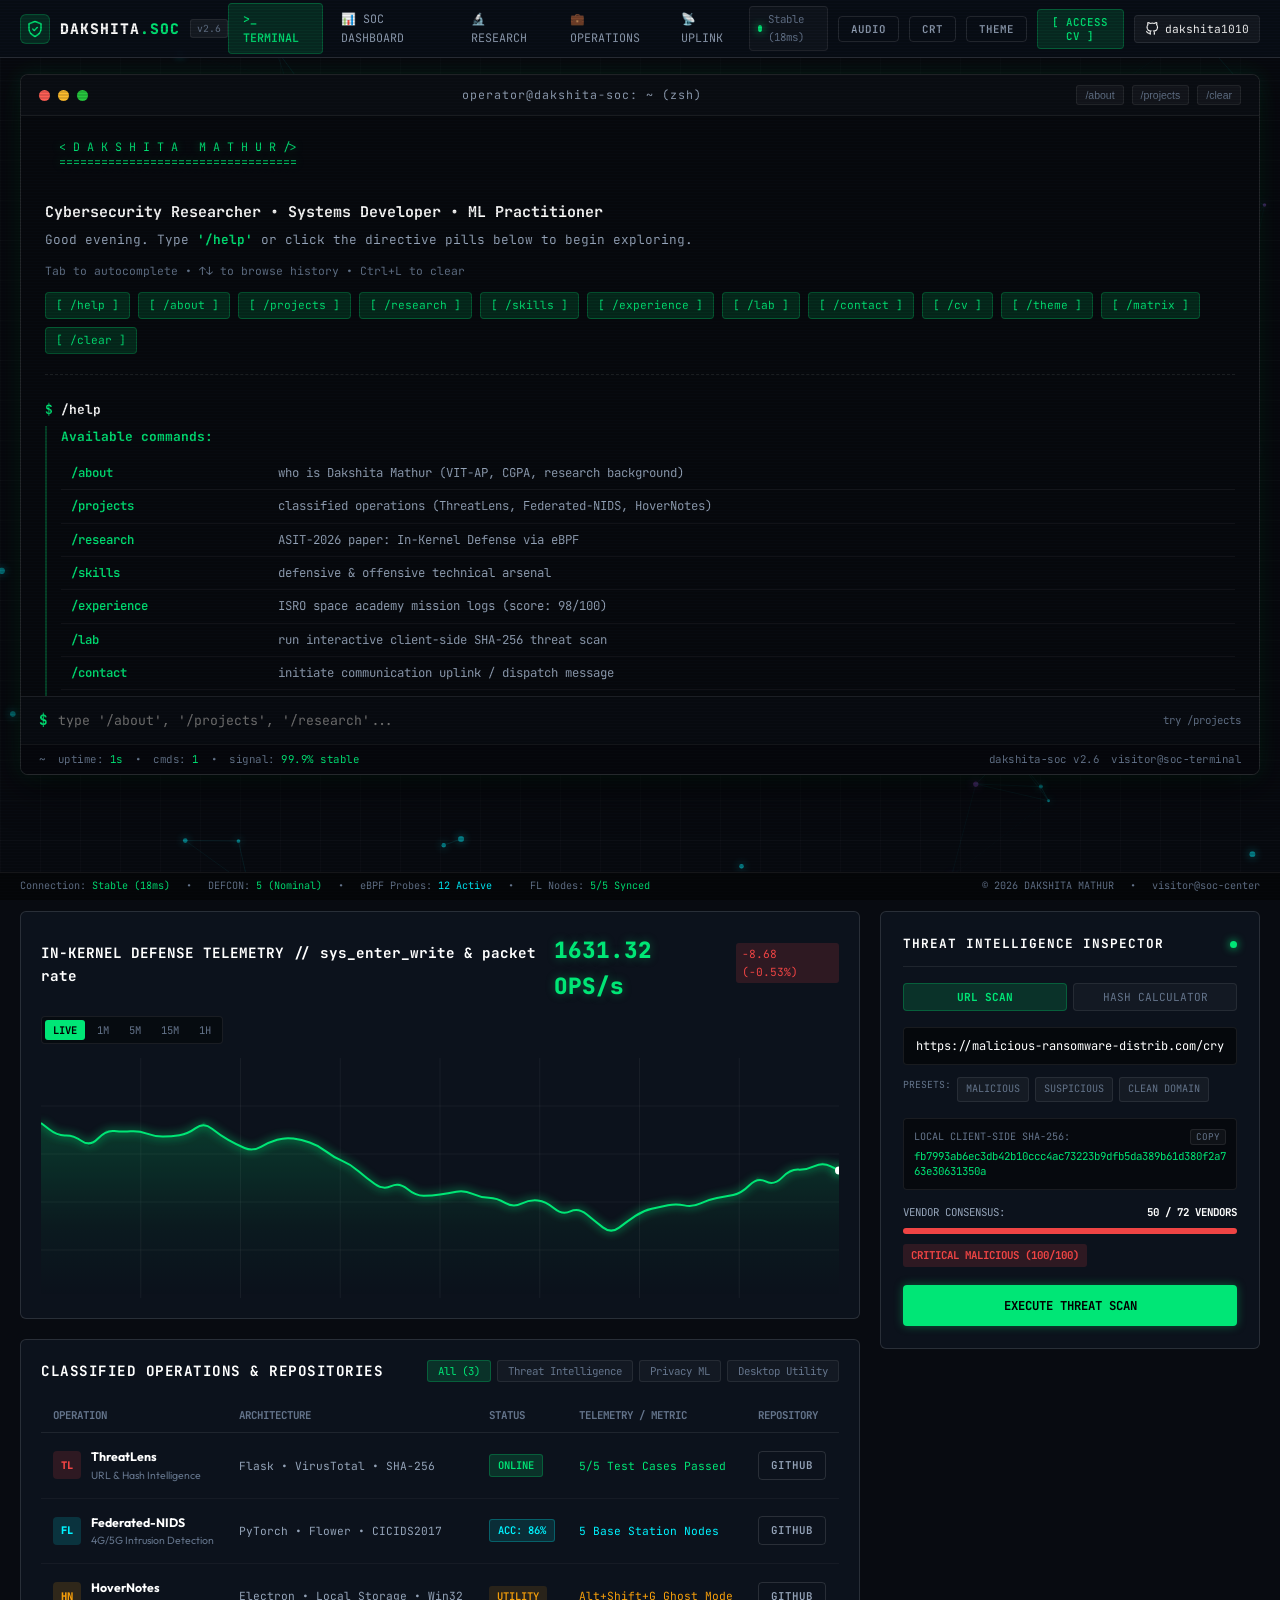
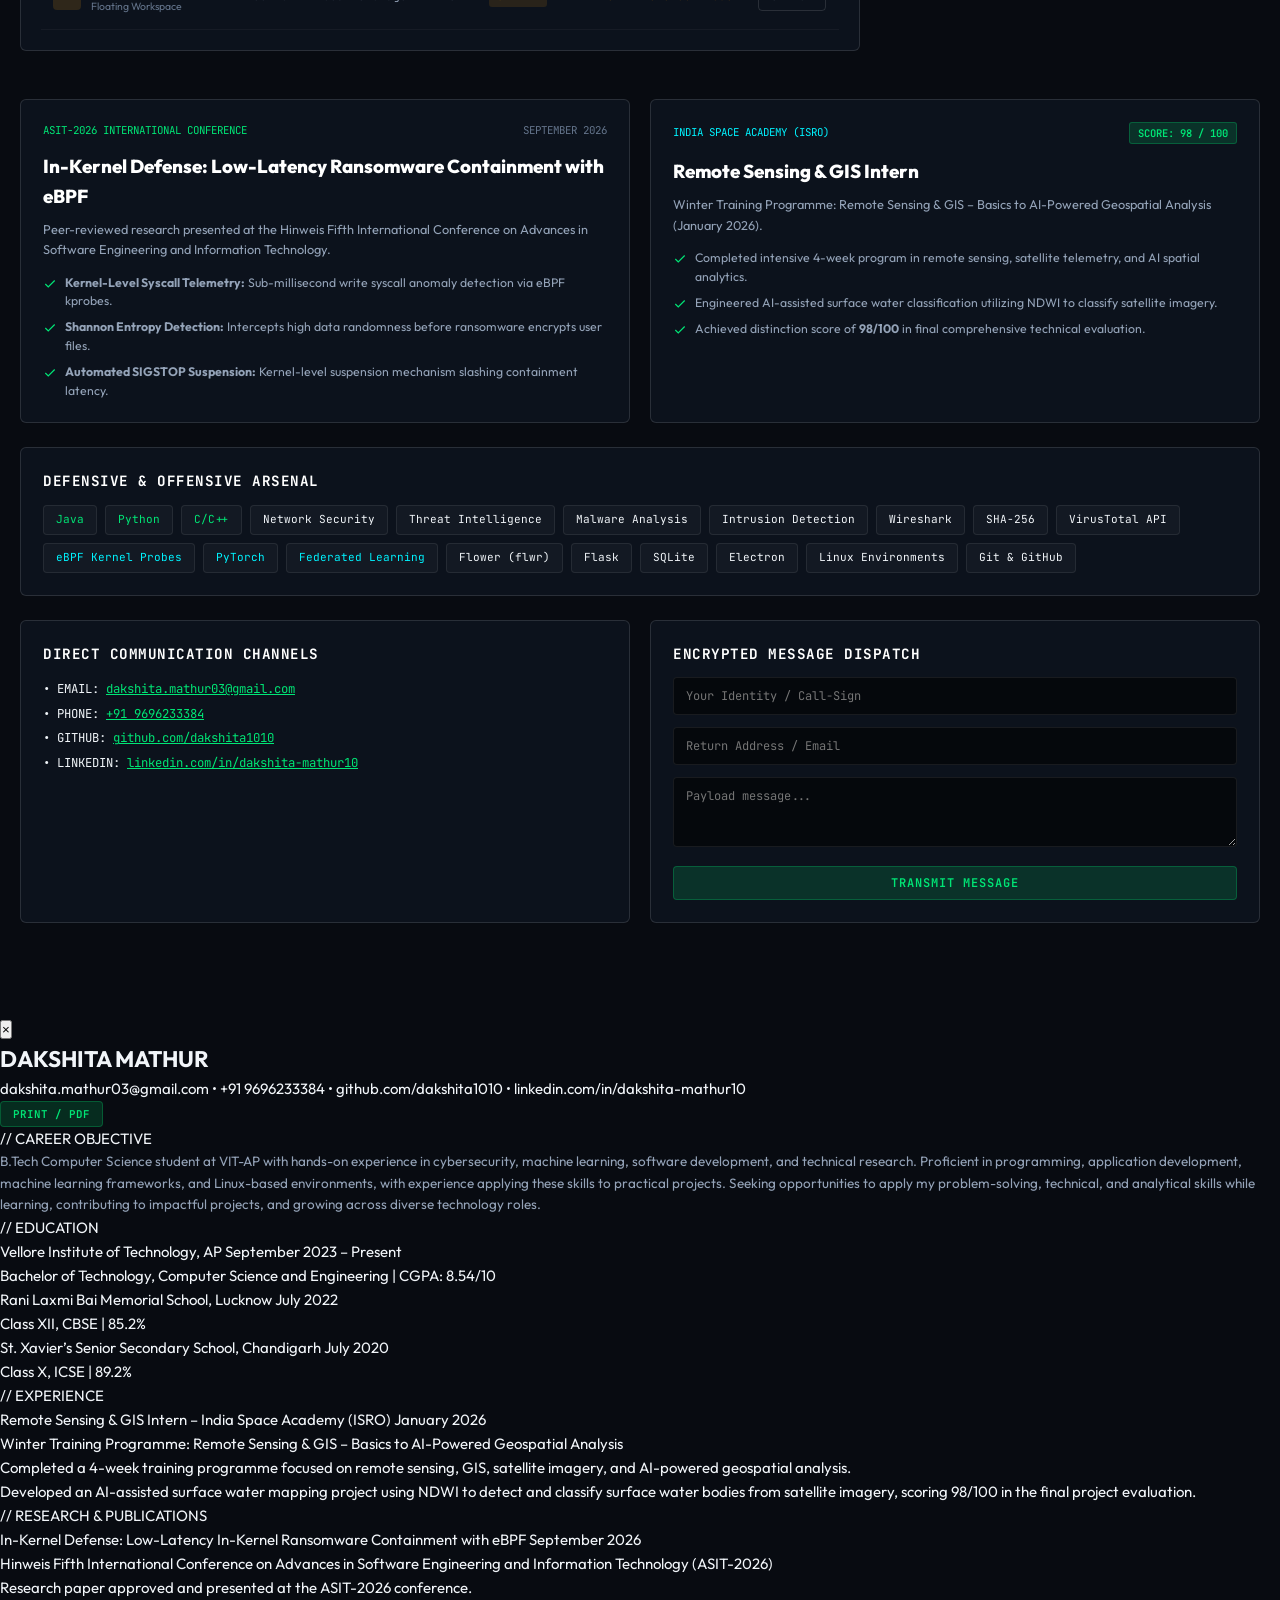
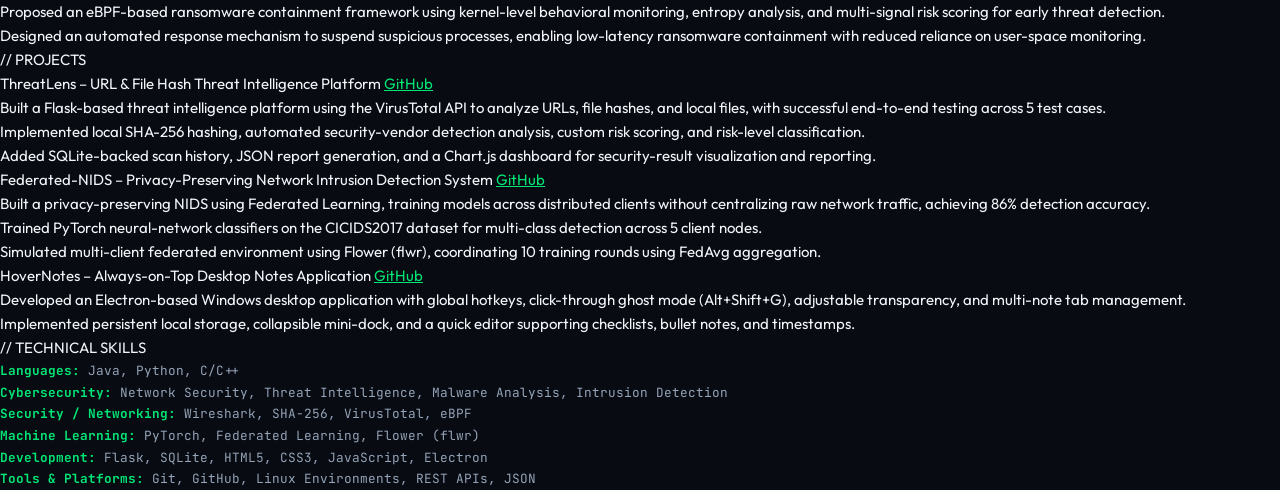
==== index.html @ a7499f7a "feat: Redesign portfolio with designby.cc/<ZAFAR/> terminal and Trinity/BlockTrade SOC dashboard" ====
<!DOCTYPE html>
<html lang="en">
<head>
  <meta charset="UTF-8" />
  <meta name="viewport" content="width=device-width, initial-scale=1.0" />
  <title>Dakshita Mathur | Cybersecurity Researcher & Systems Developer</title>
  <meta name="description" content="Portfolio of Dakshita Mathur: Cybersecurity researcher, eBPF in-kernel defense author (ASIT-2026), ThreatLens architect, and Federated Learning NIDS developer." />
  <meta name="theme-color" content="#080b11" />

  <!-- Google Fonts: JetBrains Mono & Outfit -->
  <link rel="preconnect" href="https://fonts.googleapis.com" />
  <link rel="preconnect" href="https://fonts.gstatic.com" crossorigin />
  <link href="https://fonts.googleapis.com/css2?family=JetBrains+Mono:ital,wght@0,300;0,400;0,500;0,600;0,700;0,800;1,400&family=Outfit:wght@300;400;500;600;700;800;900&display=swap" rel="stylesheet" />

  <!-- Stylesheets -->
  <link rel="stylesheet" href="css/cyber-theme.css" />
  <link rel="stylesheet" href="css/terminal.css" />
  <link rel="stylesheet" href="css/components.css" />
</head>
<body data-theme="emerald">
  <!-- CRT Scanlines Overlay -->
  <div class="scanlines" id="scanlines-overlay"></div>

  <!-- Background Animated Canvas & Grid -->
  <canvas id="cyber-canvas"></canvas>
  <div class="cyber-grid-overlay"></div>

  <!-- =========================================================================
       TOP NAVIGATION BAR (TRINITY / BLOCKTRADE INSPIRED)
       ========================================================================= -->
  <header class="soc-navbar">
    <div class="container soc-nav-inner">
      <!-- Left Brand -->
      <a href="#section-terminal" class="soc-brand">
        <div class="brand-icon">
          <svg width="18" height="18" viewBox="0 0 24 24" fill="none" stroke="currentColor" stroke-width="2" stroke-linecap="round" stroke-linejoin="round">
            <path d="M12 22s8-4 8-10V5l-8-3-8 3v7c0 6 8 10 8 10z"/>
            <path d="m9 12 2 2 4-4"/>
          </svg>
        </div>
        <div class="brand-name">
          DAKSHITA<span class="text-green">.SOC</span>
        </div>
        <span class="brand-badge font-mono">v2.6</span>
      </a>

      <!-- View Switcher Tabs (Trinity Style) -->
      <nav>
        <ul class="soc-nav-tabs">
          <li><a href="#section-terminal" class="nav-tab-item active" data-target="terminal">&gt;_ TERMINAL</a></li>
          <li><a href="#section-dashboard" class="nav-tab-item" data-target="dashboard">📊 SOC DASHBOARD</a></li>
          <li><a href="#research-panel" class="nav-tab-item">🔬 RESEARCH</a></li>
          <li><a href="#operations-table" class="nav-tab-item">💼 OPERATIONS</a></li>
          <li><a href="#contact-panel" class="nav-tab-item">📡 UPLINK</a></li>
        </ul>
      </nav>

      <!-- Right Controls & Status -->
      <div class="soc-nav-right">
        <!-- Latency Badge -->
        <div class="latency-pill" title="Simulated SOC Telemetry Ping">
          <span class="status-dot green pulse"></span>
          <span id="nav-latency">Stable (18ms)</span>
        </div>

        <!-- Audio Toggle Button -->
        <button class="cyber-btn cyber-btn-outline cyber-btn-sm" id="audio-toggle-btn" title="Toggle Tactile Audio FX">
          AUDIO
        </button>

        <!-- CRT Scanline Toggle -->
        <button class="cyber-btn cyber-btn-outline cyber-btn-sm active" id="scanline-toggle-btn" title="Toggle CRT Scanline Overlay">
          CRT
        </button>

        <!-- Theme Switcher (Emerald, Cyan, Violet) -->
        <button class="cyber-btn cyber-btn-outline cyber-btn-sm" id="theme-toggle-btn" title="Switch Color Theme">
          THEME
        </button>

        <!-- Access CV Modal Trigger -->
        <button class="cyber-btn cyber-btn-sm trigger-resume-modal">
          [ ACCESS CV ]
        </button>

        <!-- GitHub Profile Chip -->
        <a href="https://github.com/dakshita1010" target="_blank" rel="noopener noreferrer" class="profile-chip" title="Visit GitHub">
          <svg width="14" height="14" viewBox="0 0 24 24" fill="none" stroke="currentColor" stroke-width="2"><path d="M9 19c-5 1.5-5-2.5-7-3m14 6v-3.87a3.37 3.37 0 0 0-.94-2.61c3.14-.35 6.44-1.54 6.44-7A5.44 5.44 0 0 0 20 4.77 5.07 5.07 0 0 0 19.91 1S18.73.65 16 2.48a13.38 13.38 0 0 0-7 0C6.27.65 5.09 1 5.09 1A5.07 5.07 0 0 0 5 4.77a5.44 5.44 0 0 0-1.5 3.78c0 5.42 3.3 6.61 6.44 7A3.37 3.37 0 0 0 9 18.13V22"></path></svg>
          <span>dakshita1010</span>
        </a>
      </div>
    </div>
  </header>

  <main>
    <!-- =========================================================================
         1. INTERACTIVE TERMINAL SECTION (DESIGNBY.CC & <ZAFAR/> INSPIRED)
         ========================================================================= -->
    <section class="terminal-section" id="section-terminal" style="margin-top: 50px;">
      <div class="container">
        <div class="terminal-window">
          <!-- Terminal Window Header -->
          <div class="term-header">
            <div class="term-controls">
              <span class="term-dot red"></span>
              <span class="term-dot yellow"></span>
              <span class="term-dot green"></span>
            </div>
            <div class="term-title-text font-mono">
              operator@dakshita-soc: ~ (zsh)
            </div>
            <div class="term-header-actions">
              <button class="term-badge-btn" onclick="window.runTermCmd('/about')">/about</button>
              <button class="term-badge-btn" onclick="window.runTermCmd('/projects')">/projects</button>
              <button class="term-badge-btn" onclick="window.runTermCmd('/clear')">/clear</button>
            </div>
          </div>

          <!-- Terminal Output Screen -->
          <div class="term-screen" id="terminal-screen">
            <!-- ASCII Art Banner & Welcome Block -->
            <pre class="ascii-banner">
  &lt; D A K S H I T A   M A T H U R /&gt;
  ==================================
            </pre>

            <div class="term-welcome-box">
              <div class="term-operator-role">
                Cybersecurity Researcher &bull; Systems Developer &bull; ML Practitioner
              </div>
              <div class="term-greeting-sub">
                Good evening. Type <span class="text-green font-mono" style="font-weight:700;">'/help'</span> or click the directive pills below to begin exploring.
              </div>
              <div class="term-hint">
                Tab to autocomplete &bull; &uarr;&darr; to browse history &bull; Ctrl+L to clear
              </div>

              <!-- Clickable Directive Pills (Image 4 style) -->
              <div class="term-pills-row">
                <span class="term-cmd-pill" data-cmd="/help">[ /help ]</span>
                <span class="term-cmd-pill" data-cmd="/about">[ /about ]</span>
                <span class="term-cmd-pill" data-cmd="/projects">[ /projects ]</span>
                <span class="term-cmd-pill" data-cmd="/research">[ /research ]</span>
                <span class="term-cmd-pill" data-cmd="/skills">[ /skills ]</span>
                <span class="term-cmd-pill" data-cmd="/experience">[ /experience ]</span>
                <span class="term-cmd-pill" data-cmd="/lab">[ /lab ]</span>
                <span class="term-cmd-pill" data-cmd="/contact">[ /contact ]</span>
                <span class="term-cmd-pill" data-cmd="/cv">[ /cv ]</span>
                <span class="term-cmd-pill" data-cmd="/theme">[ /theme ]</span>
                <span class="term-cmd-pill" data-cmd="/matrix">[ /matrix ]</span>
                <span class="term-cmd-pill" data-cmd="/clear">[ /clear ]</span>
              </div>
            </div>

            <!-- Initial /help Output (Pre-rendered for immediate engagement like Image 1) -->
            <div class="term-entry">
              <div class="term-prompt-line">
                <span class="term-symbol">$</span>
                <span class="term-cmd-executed">/help</span>
              </div>
              <div class="term-output-block">
                <div style="color:var(--neon-green); font-weight:700; margin-bottom:6px;">Available commands:</div>
                <table class="term-table">
                  <tr><td><span style="color:var(--neon-green); font-weight:600; cursor:pointer;" onclick="window.runTermCmd('/about')">/about</span></td><td style="color:var(--text-muted);">who is Dakshita Mathur (VIT-AP, CGPA, research background)</td></tr>
                  <tr><td><span style="color:var(--neon-green); font-weight:600; cursor:pointer;" onclick="window.runTermCmd('/projects')">/projects</span></td><td style="color:var(--text-muted);">classified operations (ThreatLens, Federated-NIDS, HoverNotes)</td></tr>
                  <tr><td><span style="color:var(--neon-green); font-weight:600; cursor:pointer;" onclick="window.runTermCmd('/research')">/research</span></td><td style="color:var(--text-muted);">ASIT-2026 paper: In-Kernel Defense via eBPF</td></tr>
                  <tr><td><span style="color:var(--neon-green); font-weight:600; cursor:pointer;" onclick="window.runTermCmd('/skills')">/skills</span></td><td style="color:var(--text-muted);">defensive & offensive technical arsenal</td></tr>
                  <tr><td><span style="color:var(--neon-green); font-weight:600; cursor:pointer;" onclick="window.runTermCmd('/experience')">/experience</span></td><td style="color:var(--text-muted);">ISRO space academy mission logs (score: 98/100)</td></tr>
                  <tr><td><span style="color:var(--neon-green); font-weight:600; cursor:pointer;" onclick="window.runTermCmd('/lab')">/lab</span></td><td style="color:var(--text-muted);">run interactive client-side SHA-256 threat scan</td></tr>
                  <tr><td><span style="color:var(--neon-green); font-weight:600; cursor:pointer;" onclick="window.runTermCmd('/contact')">/contact</span></td><td style="color:var(--text-muted);">initiate communication uplink / dispatch message</td></tr>
                  <tr><td><span style="color:var(--neon-green); font-weight:600; cursor:pointer;" onclick="window.runTermCmd('/cv')">/cv</span></td><td style="color:var(--text-muted);">view & print complete resume dossier</td></tr>
                  <tr><td><span style="color:var(--neon-green); font-weight:600; cursor:pointer;" onclick="window.runTermCmd('/theme')">/theme</span></td><td style="color:var(--text-muted);">toggle color palette (Emerald / Cyan / Violet)</td></tr>
                  <tr><td><span style="color:var(--neon-green); font-weight:600; cursor:pointer;" onclick="window.runTermCmd('/clear')">/clear</span></td><td style="color:var(--text-muted);">clear terminal screen buffer (Ctrl+L)</td></tr>
                </table>
              </div>
            </div>

            <!-- Dynamic History Output Container -->
            <div class="term-history-log" id="terminal-history-log"></div>
          </div>

          <!-- Bottom Terminal Input Bar (designby.cc style) -->
          <div class="term-input-container">
            <span class="term-input-symbol">$</span>
            <input 
              type="text" 
              id="terminal-input" 
              class="term-real-input" 
              placeholder="type '/about', '/projects', '/research'..." 
              autocomplete="off" 
              spellcheck="false" 
            />
            <span class="term-try-hint font-mono">try /projects</span>
          </div>

          <!-- Terminal Bottom Status Bar (designby.cc style) -->
          <div class="term-status-bar">
            <div class="term-status-left">
              <span>~</span>
              <span>uptime: <span class="status-highlight" id="term-uptime">0s</span></span>
              <span>&bull;</span>
              <span>cmds: <span class="status-highlight" id="term-cmd-count">1</span></span>
              <span>&bull;</span>
              <span>signal: <span class="status-highlight">99.9% stable</span></span>
            </div>
            <div class="term-status-right">
              <span>dakshita-soc v2.6</span>
              <span>visitor@soc-terminal</span>
            </div>
          </div>
        </div>
      </div>
    </section>

    <!-- =========================================================================
         2. HIGH-DENSITY SOC DASHBOARD SECTION (TRINITY / BLOCKTRADE INSPIRED)
         ========================================================================= -->
    <section class="soc-dashboard-wrapper" id="section-dashboard">
      <div class="container">
        <!-- Dual Column Grid: Left Chart & Operations, Right Inspector -->
        <div class="soc-grid-main">
          <!-- Left Column (Chart + Operations Table) -->
          <div>
            <!-- Real-Time Telemetry Activity Chart (Trinity Style) -->
            <div class="chart-panel-card cyber-card" style="margin-bottom: 20px;">
              <div class="chart-header-row">
                <div class="chart-metrics-strip">
                  <div class="chart-title-tag">IN-KERNEL DEFENSE TELEMETRY // sys_enter_write & packet rate</div>
                  <div class="chart-live-val" id="chart-live-val">1,648.35 OPS/s</div>
                  <div class="metric-badge text-green" id="chart-live-change">+11.60 (+0.44%)</div>
                </div>

                <div class="chart-timeframe-selector">
                  <button class="chart-time-btn active">LIVE</button>
                  <button class="chart-time-btn">1M</button>
                  <button class="chart-time-btn">5M</button>
                  <button class="chart-time-btn">15M</button>
                  <button class="chart-time-btn">1H</button>
                </div>
              </div>

              <!-- Live Canvas Chart -->
              <div class="canvas-chart-holder">
                <canvas id="soc-telemetry-chart"></canvas>
              </div>
            </div>

            <!-- Classified Operations Table (Trinity / BlockTrade Positions Style) -->
            <div class="operations-table-card cyber-card" id="operations-table">
              <div class="table-header-strip">
                <div class="table-title">CLASSIFIED OPERATIONS & REPOSITORIES</div>
                <div class="table-filters-group">
                  <button class="table-filter-btn active" data-cat="all">All (3)</button>
                  <button class="table-filter-btn" data-cat="threat">Threat Intelligence</button>
                  <button class="table-filter-btn" data-cat="fl">Privacy ML</button>
                  <button class="table-filter-btn" data-cat="utility">Desktop Utility</button>
                </div>
              </div>

              <table class="operations-data-table">
                <thead>
                  <tr>
                    <th>OPERATION</th>
                    <th>ARCHITECTURE</th>
                    <th>STATUS</th>
                    <th>TELEMETRY / METRIC</th>
                    <th>REPOSITORY</th>
                  </tr>
                </thead>
                <tbody>
                  <!-- 1. ThreatLens -->
                  <tr class="op-table-row" data-cat="threat">
                    <td>
                      <div class="op-name-cell">
                        <div class="op-avatar threat">TL</div>
                        <div>
                          <div class="op-title-text">ThreatLens</div>
                          <div class="text-dim" style="font-size:0.7rem;">URL & Hash Intelligence</div>
                        </div>
                      </div>
                    </td>
                    <td>
                      <span class="text-muted font-mono" style="font-size:0.75rem;">Flask &bull; VirusTotal &bull; SHA-256</span>
                    </td>
                    <td>
                      <span class="status-badge complete">ONLINE</span>
                    </td>
                    <td>
                      <span class="font-mono text-green" style="font-size:0.75rem;">5/5 Test Cases Passed</span>
                    </td>
                    <td>
                      <a href="https://github.com/dakshita1010/ThreatLens" target="_blank" rel="noopener noreferrer" class="cyber-btn cyber-btn-outline cyber-btn-sm">
                        GITHUB
                      </a>
                    </td>
                  </tr>

                  <!-- 2. Federated-NIDS -->
                  <tr class="op-table-row" data-cat="fl">
                    <td>
                      <div class="op-name-cell">
                        <div class="op-avatar fl">FL</div>
                        <div>
                          <div class="op-title-text">Federated-NIDS</div>
                          <div class="text-dim" style="font-size:0.7rem;">4G/5G Intrusion Detection</div>
                        </div>
                      </div>
                    </td>
                    <td>
                      <span class="text-muted font-mono" style="font-size:0.75rem;">PyTorch &bull; Flower &bull; CICIDS2017</span>
                    </td>
                    <td>
                      <span class="status-badge open">ACC: 86%</span>
                    </td>
                    <td>
                      <span class="font-mono text-cyan" style="font-size:0.75rem;">5 Base Station Nodes</span>
                    </td>
                    <td>
                      <a href="https://github.com/maplelattte/federated-nids" target="_blank" rel="noopener noreferrer" class="cyber-btn cyber-btn-outline cyber-btn-sm">
                        GITHUB
                      </a>
                    </td>
                  </tr>

                  <!-- 3. HoverNotes -->
                  <tr class="op-table-row" data-cat="utility">
                    <td>
                      <div class="op-name-cell">
                        <div class="op-avatar hover">HN</div>
                        <div>
                          <div class="op-title-text">HoverNotes</div>
                          <div class="text-dim" style="font-size:0.7rem;">Floating Workspace</div>
                        </div>
                      </div>
                    </td>
                    <td>
                      <span class="text-muted font-mono" style="font-size:0.75rem;">Electron &bull; Local Storage &bull; Win32</span>
                    </td>
                    <td>
                      <span class="status-badge desktop">UTILITY</span>
                    </td>
                    <td>
                      <span class="font-mono text-amber" style="font-size:0.75rem;">Alt+Shift+G Ghost Mode</span>
                    </td>
                    <td>
                      <a href="https://github.com/dakshita1010/hover-notes" target="_blank" rel="noopener noreferrer" class="cyber-btn cyber-btn-outline cyber-btn-sm">
                        GITHUB
                      </a>
                    </td>
                  </tr>
                </tbody>
              </table>
            </div>
          </div>

          <!-- Right Column: Threat Inspector & Hash Calculator (BlockTrade Style) -->
          <div>
            <div class="inspector-panel-card cyber-card">
              <div>
                <div class="inspector-header">
                  <div class="inspector-title">THREAT INTELLIGENCE INSPECTOR</div>
                  <span class="status-dot green pulse"></span>
                </div>

                <!-- Mode Tabs -->
                <div class="inspector-mode-tabs">
                  <button class="mode-tab-btn active" data-mode="url">URL SCAN</button>
                  <button class="mode-tab-btn" data-mode="hash">HASH CALCULATOR</button>
                </div>

                <!-- Target Input Box -->
                <input 
                  type="text" 
                  id="inspector-input" 
                  class="inspector-input-box" 
                  placeholder="e.g. https://malicious-ransomware-distrib.com/crypt.exe" 
                  value="https://malicious-ransomware-distrib.com/crypt.exe" 
                />

                <!-- Quick Presets -->
                <div class="quick-presets-strip">
                  <span class="font-mono text-dim" style="font-size:0.65rem;">PRESETS:</span>
                  <span class="preset-chip inspector-preset-chip" data-val="https://malicious-ransomware-distrib.com/crypt.exe">MALICIOUS</span>
                  <span class="preset-chip inspector-preset-chip" data-val="https://unknown-shortener.xyz/temp-script.ps1">SUSPICIOUS</span>
                  <span class="preset-chip inspector-preset-chip" data-val="https://github.com/dakshita1010/ThreatLens">CLEAN DOMAIN</span>
                </div>

                <!-- Real Cryptographic SHA-256 Box (Web Crypto API) -->
                <div class="hash-preview-card">
                  <div class="hash-label-row">
                    <span>LOCAL CLIENT-SIDE SHA-256:</span>
                    <button id="inspector-copy-hash" class="preset-chip" style="font-size:0.62rem; padding:1px 5px;">COPY</button>
                  </div>
                  <div class="hash-value-text" id="inspector-hash-val">Standby...</div>
                </div>

                <!-- Risk Bar & Vendor Consensus -->
                <div class="risk-consensus-block">
                  <div class="risk-label-row">
                    <span>VENDOR CONSENSUS:</span>
                    <span id="inspector-vendor-count" style="color:#fff; font-weight:700;">Awaiting Scan...</span>
                  </div>
                  <div class="risk-progress-track">
                    <div class="risk-progress-bar" id="inspector-risk-bar"></div>
                  </div>
                  <div id="inspector-verdict-tag" class="risk-verdict-tag" style="background:var(--neon-green-dim); color:var(--neon-green);">
                    [ STANDBY ]
                  </div>
                </div>
              </div>

              <!-- Execution Button -->
              <button class="inspector-submit-btn" id="inspector-analyze-btn">
                EXECUTE THREAT SCAN
              </button>
            </div>
          </div>
        </div>

        <!-- Secondary Grid: Research Deep Dive & ISRO Experience -->
        <div class="soc-sub-grid">
          <!-- Research Deep Dive (ASIT-2026) -->
          <div class="research-card-panel cyber-card" id="research-panel">
            <div class="panel-header-badge">
              <span class="font-mono text-green" style="font-size:0.72rem;">ASIT-2026 INTERNATIONAL CONFERENCE</span>
              <span class="font-mono text-dim" style="font-size:0.72rem;">SEPTEMBER 2026</span>
            </div>
            <h3 class="card-title-lg">In-Kernel Defense: Low-Latency Ransomware Containment with eBPF</h3>
            <p class="card-desc-muted">
              Peer-reviewed research presented at the Hinweis Fifth International Conference on Advances in Software Engineering and Information Technology.
            </p>

            <ul class="bullet-spec-list">
              <li class="bullet-spec-item">
                <svg width="14" height="14" viewBox="0 0 24 24" fill="none" stroke="currentColor" stroke-width="2"><polyline points="20 6 9 17 4 12"></polyline></svg>
                <span><strong>Kernel-Level Syscall Telemetry:</strong> Sub-millisecond write syscall anomaly detection via eBPF kprobes.</span>
              </li>
              <li class="bullet-spec-item">
                <svg width="14" height="14" viewBox="0 0 24 24" fill="none" stroke="currentColor" stroke-width="2"><polyline points="20 6 9 17 4 12"></polyline></svg>
                <span><strong>Shannon Entropy Detection:</strong> Intercepts high data randomness before ransomware encrypts user files.</span>
              </li>
              <li class="bullet-spec-item">
                <svg width="14" height="14" viewBox="0 0 24 24" fill="none" stroke="currentColor" stroke-width="2"><polyline points="20 6 9 17 4 12"></polyline></svg>
                <span><strong>Automated SIGSTOP Suspension:</strong> Kernel-level suspension mechanism slashing containment latency.</span>
              </li>
            </ul>
          </div>

          <!-- ISRO Experience Mission Log -->
          <div class="mission-card-panel cyber-card">
            <div class="panel-header-badge">
              <span class="font-mono text-cyan" style="font-size:0.72rem;">INDIA SPACE ACADEMY (ISRO)</span>
              <span class="status-badge complete">SCORE: 98 / 100</span>
            </div>
            <h3 class="card-title-lg">Remote Sensing & GIS Intern</h3>
            <p class="card-desc-muted">
              Winter Training Programme: Remote Sensing & GIS – Basics to AI-Powered Geospatial Analysis (January 2026).
            </p>

            <ul class="bullet-spec-list">
              <li class="bullet-spec-item">
                <svg width="14" height="14" viewBox="0 0 24 24" fill="none" stroke="currentColor" stroke-width="2"><polyline points="20 6 9 17 4 12"></polyline></svg>
                <span>Completed intensive 4-week program in remote sensing, satellite telemetry, and AI spatial analytics.</span>
              </li>
              <li class="bullet-spec-item">
                <svg width="14" height="14" viewBox="0 0 24 24" fill="none" stroke="currentColor" stroke-width="2"><polyline points="20 6 9 17 4 12"></polyline></svg>
                <span>Engineered AI-assisted surface water classification utilizing NDWI to classify satellite imagery.</span>
              </li>
              <li class="bullet-spec-item">
                <svg width="14" height="14" viewBox="0 0 24 24" fill="none" stroke="currentColor" stroke-width="2"><polyline points="20 6 9 17 4 12"></polyline></svg>
                <span>Achieved distinction score of <strong>98/100</strong> in final comprehensive technical evaluation.</span>
              </li>
            </ul>
          </div>
        </div>

        <!-- Technical Arsenal / Skills -->
        <div class="skills-matrix-card cyber-card">
          <div class="table-title">DEFENSIVE & OFFENSIVE ARSENAL</div>
          <div class="skills-badge-flow">
            <span class="skill-tag-pill font-mono" style="color:var(--neon-green);">Java</span>
            <span class="skill-tag-pill font-mono" style="color:var(--neon-green);">Python</span>
            <span class="skill-tag-pill font-mono" style="color:var(--neon-green);">C/C++</span>
            <span class="skill-tag-pill font-mono">Network Security</span>
            <span class="skill-tag-pill font-mono">Threat Intelligence</span>
            <span class="skill-tag-pill font-mono">Malware Analysis</span>
            <span class="skill-tag-pill font-mono">Intrusion Detection</span>
            <span class="skill-tag-pill font-mono">Wireshark</span>
            <span class="skill-tag-pill font-mono">SHA-256</span>
            <span class="skill-tag-pill font-mono">VirusTotal API</span>
            <span class="skill-tag-pill font-mono" style="color:var(--neon-cyan);">eBPF Kernel Probes</span>
            <span class="skill-tag-pill font-mono" style="color:var(--neon-cyan);">PyTorch</span>
            <span class="skill-tag-pill font-mono" style="color:var(--neon-cyan);">Federated Learning</span>
            <span class="skill-tag-pill font-mono">Flower (flwr)</span>
            <span class="skill-tag-pill font-mono">Flask</span>
            <span class="skill-tag-pill font-mono">SQLite</span>
            <span class="skill-tag-pill font-mono">Electron</span>
            <span class="skill-tag-pill font-mono">Linux Environments</span>
            <span class="skill-tag-pill font-mono">Git & GitHub</span>
          </div>
        </div>

        <!-- Direct Communication Uplink (Contact) -->
        <div class="soc-sub-grid" id="contact-panel">
          <div class="mission-card-panel cyber-card">
            <div class="table-title" style="margin-bottom:12px;">DIRECT COMMUNICATION CHANNELS</div>
            <div style="font-family:var(--font-mono); font-size:0.82rem; line-height:2;">
              <div>&bull; EMAIL: <a href="mailto:dakshita.mathur03@gmail.com" style="color:var(--neon-green);">dakshita.mathur03@gmail.com</a></div>
              <div>&bull; PHONE: <a href="tel:+919696233384" style="color:var(--neon-green);">+91 9696233384</a></div>
              <div>&bull; GITHUB: <a href="https://github.com/dakshita1010" target="_blank" style="color:var(--neon-green);">github.com/dakshita1010</a></div>
              <div>&bull; LINKEDIN: <a href="https://linkedin.com/in/dakshita-mathur10" target="_blank" style="color:var(--neon-green);">linkedin.com/in/dakshita-mathur10</a></div>
            </div>
          </div>

          <div class="mission-card-panel cyber-card">
            <div class="table-title" style="margin-bottom:12px;">ENCRYPTED MESSAGE DISPATCH</div>
            <form id="cyber-contact-form">
              <input type="text" id="form-name" class="inspector-input-box" placeholder="Your Identity / Call-Sign" required />
              <input type="email" id="form-email" class="inspector-input-box" placeholder="Return Address / Email" required />
              <textarea id="form-msg" class="inspector-input-box" style="height:70px; resize:vertical;" placeholder="Payload message..." required></textarea>
              <button type="submit" class="cyber-btn" style="width:100%;">
                TRANSMIT MESSAGE
              </button>
              <div id="form-status-msg"></div>
            </form>
          </div>
        </div>
      </div>
    </section>
  </main>

  <!-- =========================================================================
       PERSISTENT BOTTOM TELEMETRY STRIP (TRINITY / BLOCKTRADE INSPIRED)
       ========================================================================= -->
  <footer class="soc-bottom-bar">
    <div class="bottom-bar-left">
      <span>Connection: <span style="color:var(--neon-green);">Stable (18ms)</span></span>
      <span>&bull;</span>
      <span>DEFCON: <span style="color:var(--neon-green);">5 (Nominal)</span></span>
      <span>&bull;</span>
      <span>eBPF Probes: <span style="color:var(--neon-cyan);">12 Active</span></span>
      <span>&bull;</span>
      <span>FL Nodes: <span style="color:var(--neon-green);">5/5 Synced</span></span>
    </div>
    <div class="bottom-bar-right">
      <span>&copy; 2026 DAKSHITA MATHUR</span>
      <span>&bull;</span>
      <span>visitor@soc-center</span>
    </div>
  </footer>

  <!-- =========================================================================
       PRINTABLE RESUME DOSSIER MODAL
       ========================================================================= -->
  <div class="modal-overlay" id="resume-modal" role="dialog" aria-modal="true" aria-label="Resume Dossier">
    <div class="modal-box">
      <button class="modal-close-btn" id="close-resume-modal" aria-label="Close modal">&times;</button>

      <div class="resume-modal-header">
        <div>
          <h2 class="resume-applicant-name">DAKSHITA MATHUR</h2>
          <div class="resume-contact-inline">
            <span>dakshita.mathur03@gmail.com</span>
            <span>&bull;</span>
            <span>+91 9696233384</span>
            <span>&bull;</span>
            <span>github.com/dakshita1010</span>
            <span>&bull;</span>
            <span>linkedin.com/in/dakshita-mathur10</span>
          </div>
        </div>
        <button id="print-resume-btn" class="cyber-btn cyber-btn-sm">
          PRINT / PDF
        </button>
      </div>

      <!-- Career Objective -->
      <div class="resume-section-title">// CAREER OBJECTIVE</div>
      <p style="font-size:0.9rem; color:var(--text-muted); line-height:1.6;">
        B.Tech Computer Science student at VIT-AP with hands-on experience in cybersecurity, machine learning, software development, 
        and technical research. Proficient in programming, application development, machine learning frameworks, and Linux-based 
        environments, with experience applying these skills to practical projects. Seeking opportunities to apply my problem-solving, 
        technical, and analytical skills while learning, contributing to impactful projects, and growing across diverse technology roles.
      </p>

      <!-- Education -->
      <div class="resume-section-title">// EDUCATION</div>
      <div class="resume-item-block">
        <div class="resume-item-top">
          <span>Vellore Institute of Technology, AP</span>
          <span>September 2023 – Present</span>
        </div>
        <div class="resume-item-sub">Bachelor of Technology, Computer Science and Engineering | CGPA: 8.54/10</div>
      </div>
      <div class="resume-item-block">
        <div class="resume-item-top">
          <span>Rani Laxmi Bai Memorial School, Lucknow</span>
          <span>July 2022</span>
        </div>
        <div class="resume-item-sub">Class XII, CBSE | 85.2%</div>
      </div>
      <div class="resume-item-block">
        <div class="resume-item-top">
          <span>St. Xavier’s Senior Secondary School, Chandigarh</span>
          <span>July 2020</span>
        </div>
        <div class="resume-item-sub">Class X, ICSE | 89.2%</div>
      </div>

      <!-- Experience -->
      <div class="resume-section-title">// EXPERIENCE</div>
      <div class="resume-item-block">
        <div class="resume-item-top">
          <span>Remote Sensing & GIS Intern – India Space Academy (ISRO)</span>
          <span>January 2026</span>
        </div>
        <div class="resume-item-sub">Winter Training Programme: Remote Sensing & GIS – Basics to AI-Powered Geospatial Analysis</div>
        <ul class="resume-item-bullets">
          <li>Completed a 4-week training programme focused on remote sensing, GIS, satellite imagery, and AI-powered geospatial analysis.</li>
          <li>Developed an AI-assisted surface water mapping project using NDWI to detect and classify surface water bodies from satellite imagery, scoring 98/100 in the final project evaluation.</li>
        </ul>
      </div>

      <!-- Research & Publications -->
      <div class="resume-section-title">// RESEARCH & PUBLICATIONS</div>
      <div class="resume-item-block">
        <div class="resume-item-top">
          <span>In-Kernel Defense: Low-Latency In-Kernel Ransomware Containment with eBPF</span>
          <span>September 2026</span>
        </div>
        <div class="resume-item-sub">Hinweis Fifth International Conference on Advances in Software Engineering and Information Technology (ASIT-2026)</div>
        <ul class="resume-item-bullets">
          <li>Research paper approved and presented at the ASIT-2026 conference.</li>
          <li>Proposed an eBPF-based ransomware containment framework using kernel-level behavioral monitoring, entropy analysis, and multi-signal risk scoring for early threat detection.</li>
          <li>Designed an automated response mechanism to suspend suspicious processes, enabling low-latency ransomware containment with reduced reliance on user-space monitoring.</li>
        </ul>
      </div>

      <!-- Projects -->
      <div class="resume-section-title">// PROJECTS</div>
      <div class="resume-item-block">
        <div class="resume-item-top">
          <span>ThreatLens – URL & File Hash Threat Intelligence Platform</span>
          <span><a href="https://github.com/dakshita1010/ThreatLens" target="_blank" style="color:var(--neon-green);">GitHub</a></span>
        </div>
        <ul class="resume-item-bullets">
          <li>Built a Flask-based threat intelligence platform using the VirusTotal API to analyze URLs, file hashes, and local files, with successful end-to-end testing across 5 test cases.</li>
          <li>Implemented local SHA-256 hashing, automated security-vendor detection analysis, custom risk scoring, and risk-level classification.</li>
          <li>Added SQLite-backed scan history, JSON report generation, and a Chart.js dashboard for security-result visualization and reporting.</li>
        </ul>
      </div>
      <div class="resume-item-block">
        <div class="resume-item-top">
          <span>Federated-NIDS – Privacy-Preserving Network Intrusion Detection System</span>
          <span><a href="https://github.com/maplelattte/federated-nids" target="_blank" style="color:var(--neon-green);">GitHub</a></span>
        </div>
        <ul class="resume-item-bullets">
          <li>Built a privacy-preserving NIDS using Federated Learning, training models across distributed clients without centralizing raw network traffic, achieving 86% detection accuracy.</li>
          <li>Trained PyTorch neural-network classifiers on the CICIDS2017 dataset for multi-class detection across 5 client nodes.</li>
          <li>Simulated multi-client federated environment using Flower (flwr), coordinating 10 training rounds using FedAvg aggregation.</li>
        </ul>
      </div>
      <div class="resume-item-block">
        <div class="resume-item-top">
          <span>HoverNotes – Always-on-Top Desktop Notes Application</span>
          <span><a href="https://github.com/dakshita1010/hover-notes" target="_blank" style="color:var(--neon-green);">GitHub</a></span>
        </div>
        <ul class="resume-item-bullets">
          <li>Developed an Electron-based Windows desktop application with global hotkeys, click-through ghost mode (Alt+Shift+G), adjustable transparency, and multi-note tab management.</li>
          <li>Implemented persistent local storage, collapsible mini-dock, and a quick editor supporting checklists, bullet notes, and timestamps.</li>
        </ul>
      </div>

      <!-- Technical Skills -->
      <div class="resume-section-title">// TECHNICAL SKILLS</div>
      <div style="font-family:var(--font-mono); font-size:0.85rem; color:var(--text-muted); line-height:1.7;">
        <div><strong style="color:var(--neon-green);">Languages:</strong> Java, Python, C/C++</div>
        <div><strong style="color:var(--neon-green);">Cybersecurity:</strong> Network Security, Threat Intelligence, Malware Analysis, Intrusion Detection</div>
        <div><strong style="color:var(--neon-green);">Security / Networking:</strong> Wireshark, SHA-256, VirusTotal, eBPF</div>
        <div><strong style="color:var(--neon-green);">Machine Learning:</strong> PyTorch, Federated Learning, Flower (flwr)</div>
        <div><strong style="color:var(--neon-green);">Development:</strong> Flask, SQLite, HTML5, CSS3, JavaScript, Electron</div>
        <div><strong style="color:var(--neon-green);">Tools & Platforms:</strong> Git, GitHub, Linux Environments, REST APIs, JSON</div>
      </div>
    </div>
  </div>

  <!-- JavaScript Modules -->
  <script src="js/cyber-canvas.js"></script>
  <script src="js/soc-chart.js"></script>
  <script src="js/threat-lab.js"></script>
  <script src="js/terminal.js"></script>
  <script src="js/main.js"></script>
</body>
</html>
---- css/cyber-theme.css ----
/* ==========================================================================
   CYBERHUB & SOC TRADING/COMMAND CENTER THEME (TRINITY + BLOCKTRADE)
   Target: Dakshita Mathur - Cybersecurity Portfolio
   ========================================================================== */

:root {
  /* Default Theme: Emerald Cyber (BlockTrade / Trinity inspired) */
  --bg-primary: #080b11;
  --bg-secondary: #0d121c;
  --bg-card: rgba(14, 20, 31, 0.85);
  --bg-card-hover: rgba(20, 28, 44, 0.95);
  --bg-terminal: #070a0f;
  --bg-hud: rgba(10, 15, 24, 0.96);
  --bg-input: #05080c;

  /* Neon Accents */
  --neon-green: #00e676;
  --neon-green-dim: rgba(0, 230, 118, 0.15);
  --neon-green-glow: rgba(0, 230, 118, 0.35);
  
  --neon-cyan: #00f3ff;
  --neon-cyan-dim: rgba(0, 243, 255, 0.12);
  --neon-cyan-glow: rgba(0, 243, 255, 0.35);

  --neon-purple: #a855f7;
  --neon-purple-glow: rgba(168, 85, 247, 0.35);

  --neon-amber: #f59e0b;
  --neon-amber-glow: rgba(245, 158, 11, 0.35);

  --neon-red: #ef4444;
  --neon-red-glow: rgba(239, 68, 68, 0.35);

  /* Text & Foreground */
  --text-main: #f1f5f9;
  --text-muted: #94a3b8;
  --text-dim: #64748b;
  --text-highlight: #00e676;

  /* Borders */
  --border-subtle: rgba(255, 255, 255, 0.08);
  --border-card: rgba(255, 255, 255, 0.12);
  --border-cyber: rgba(0, 230, 118, 0.25);
  --border-cyan: rgba(0, 243, 255, 0.25);

  /* Fonts */
  --font-mono: 'JetBrains Mono', 'Fira Code', 'Courier New', monospace;
  --font-display: 'Outfit', -apple-system, BlinkMacSystemFont, 'Segoe UI', sans-serif;

  /* Glow shadows */
  --glow-sm: 0 0 10px var(--neon-green-glow);
  --glow-lg: 0 0 25px var(--neon-green-glow);
}

/* Theme 2: Cyber Cyan (Trinity Palette) */
[data-theme="cyan"] {
  --neon-green: #00f3ff;
  --neon-green-dim: rgba(0, 243, 255, 0.15);
  --neon-green-glow: rgba(0, 243, 255, 0.35);
  --text-highlight: #00f3ff;
  --border-cyber: rgba(0, 243, 255, 0.3);
  --glow-sm: 0 0 10px rgba(0, 243, 255, 0.35);
  --glow-lg: 0 0 25px rgba(0, 243, 255, 0.35);
}

/* Theme 3: Neon Violet */
[data-theme="violet"] {
  --neon-green: #c084fc;
  --neon-green-dim: rgba(192, 132, 252, 0.15);
  --neon-green-glow: rgba(192, 132, 252, 0.35);
  --text-highlight: #c084fc;
  --border-cyber: rgba(192, 132, 252, 0.3);
  --glow-sm: 0 0 10px rgba(192, 132, 252, 0.35);
  --glow-lg: 0 0 25px rgba(192, 132, 252, 0.35);
}

/* Base Reset */
*, *::before, *::after {
  box-sizing: border-box;
  margin: 0;
  padding: 0;
}

html {
  scroll-behavior: smooth;
  font-size: 15px;
  background-color: var(--bg-primary);
  color: var(--text-main);
  font-family: var(--font-display);
  overflow-x: hidden;
}

body {
  min-height: 100vh;
  position: relative;
  background-color: var(--bg-primary);
  line-height: 1.6;
  -webkit-font-smoothing: antialiased;
  -moz-osx-font-smoothing: grayscale;
}

/* Scrollbars */
::-webkit-scrollbar {
  width: 6px;
  height: 6px;
}
::-webkit-scrollbar-track {
  background: var(--bg-primary);
}
::-webkit-scrollbar-thumb {
  background: #1e293b;
  border-radius: 3px;
}
::-webkit-scrollbar-thumb:hover {
  background: var(--neon-green);
}

::selection {
  background: var(--neon-green-dim);
  color: #ffffff;
  text-shadow: 0 0 8px var(--neon-green);
}

.container {
  width: 100%;
  max-width: 1360px;
  margin: 0 auto;
  padding: 0 20px;
}

/* Cyber Canvas Background */
#cyber-canvas {
  position: fixed;
  top: 0;
  left: 0;
  width: 100vw;
  height: 100vh;
  z-index: 0;
  pointer-events: none;
  opacity: 0.5;
}

.cyber-grid-overlay {
  position: fixed;
  top: 0;
  left: 0;
  width: 100%;
  height: 100%;
  z-index: 1;
  pointer-events: none;
  background-image: 
    linear-gradient(to right, rgba(255, 255, 255, 0.02) 1px, transparent 1px),
    linear-gradient(to bottom, rgba(255, 255, 255, 0.02) 1px, transparent 1px);
  background-size: 40px 40px;
}

/* CRT Scanlines Overlay */
.scanlines {
  position: fixed;
  top: 0;
  left: 0;
  width: 100%;
  height: 100%;
  z-index: 9999;
  pointer-events: none;
  background: linear-gradient(
    rgba(18, 16, 16, 0) 50%, 
    rgba(0, 0, 0, 0.3) 50%
  );
  background-size: 100% 3px;
  opacity: 0.45;
  transition: opacity 0.3s ease;
}

.scanlines.disabled {
  opacity: 0;
}

/* Typography Utilities */
.font-mono { font-family: var(--font-mono); }
.text-green { color: var(--neon-green); }
.text-cyan { color: var(--neon-cyan); }
.text-purple { color: var(--neon-purple); }
.text-amber { color: var(--neon-amber); }
.text-red { color: var(--neon-red); }
.text-muted { color: var(--text-muted); }
.text-dim { color: var(--text-dim); }

/* Status Dot */
.status-dot {
  width: 7px;
  height: 7px;
  border-radius: 50%;
  display: inline-block;
}
.status-dot.green {
  background: var(--neon-green);
  box-shadow: 0 0 8px var(--neon-green);
}
.status-dot.cyan {
  background: var(--neon-cyan);
  box-shadow: 0 0 8px var(--neon-cyan);
}
.status-dot.amber {
  background: var(--neon-amber);
  box-shadow: 0 0 8px var(--neon-amber);
}
.status-dot.pulse {
  animation: beacon-pulse 2s infinite ease-in-out;
}

@keyframes beacon-pulse {
  0% { transform: scale(1); opacity: 1; }
  50% { transform: scale(1.4); opacity: 0.4; }
  100% { transform: scale(1); opacity: 1; }
}

/* Cyber Button Base */
.cyber-btn {
  font-family: var(--font-mono);
  font-size: 0.8rem;
  font-weight: 600;
  letter-spacing: 1px;
  padding: 8px 16px;
  display: inline-flex;
  align-items: center;
  justify-content: center;
  gap: 8px;
  text-decoration: none;
  cursor: pointer;
  border-radius: 4px;
  border: 1px solid var(--border-cyber);
  background: var(--neon-green-dim);
  color: var(--neon-green);
  transition: all 0.2s ease;
}

.cyber-btn:hover {
  background: var(--neon-green);
  color: #000;
  box-shadow: var(--glow-sm);
  transform: translateY(-1px);
}

.cyber-btn-outline {
  background: transparent;
  border-color: var(--border-card);
  color: var(--text-muted);
}
.cyber-btn-outline:hover {
  border-color: var(--neon-green);
  color: #fff;
  background: rgba(255, 255, 255, 0.05);
}

.cyber-btn-sm {
  padding: 5px 12px;
  font-size: 0.72rem;
}

/* Card Framing */
.cyber-card {
  background: var(--bg-card);
  backdrop-filter: blur(14px);
  border: 1px solid var(--border-card);
  border-radius: 6px;
  transition: all 0.25s ease;
}

.cyber-card:hover {
  border-color: var(--border-cyber);
  background: var(--bg-card-hover);
}
---- css/terminal.css ----
/* ==========================================================================
   TERMINAL CSS (INSPIRED BY DESIGNBY.CC & <ZAFAR/>)
   Target: Dakshita Mathur - Cybersecurity Portfolio
   ========================================================================== */

.terminal-section {
  padding: 24px 0 60px;
  position: relative;
  z-index: 2;
}

.terminal-window {
  width: 100%;
  background: var(--bg-terminal);
  border: 1px solid var(--border-card);
  box-shadow: 0 10px 40px rgba(0, 0, 0, 0.7), 0 0 20px var(--neon-green-dim);
  border-radius: 8px;
  overflow: hidden;
  font-family: var(--font-mono);
  display: flex;
  flex-direction: column;
  position: relative;
  transition: all 0.25s ease;
}

.terminal-window:focus-within {
  border-color: var(--border-cyber);
  box-shadow: 0 12px 50px rgba(0, 0, 0, 0.8), 0 0 30px var(--neon-green-glow);
}

/* Terminal Header */
.term-header {
  background: #0b0e14;
  border-bottom: 1px solid var(--border-subtle);
  padding: 10px 18px;
  display: flex;
  align-items: center;
  justify-content: space-between;
}

.term-controls {
  display: flex;
  align-items: center;
  gap: 8px;
}

.term-dot {
  width: 11px;
  height: 11px;
  border-radius: 50%;
  display: inline-block;
}
.term-dot.red { background: #ff5f56; }
.term-dot.yellow { background: #ffbd2e; }
.term-dot.green { background: #27c93f; }

.term-title-text {
  font-size: 0.78rem;
  color: var(--text-muted);
  letter-spacing: 1px;
  display: flex;
  align-items: center;
  gap: 8px;
}

.term-header-actions {
  display: flex;
  align-items: center;
  gap: 8px;
}

.term-badge-btn {
  background: rgba(255, 255, 255, 0.04);
  border: 1px solid var(--border-subtle);
  color: var(--text-dim);
  font-size: 0.7rem;
  padding: 3px 8px;
  border-radius: 3px;
  cursor: pointer;
  transition: all 0.15s ease;
}
.term-badge-btn:hover {
  border-color: var(--neon-green);
  color: var(--neon-green);
}

/* Terminal Body */
.term-screen {
  padding: 24px;
  min-height: 440px;
  max-height: 580px;
  overflow-y: auto;
  font-size: 0.86rem;
  line-height: 1.65;
  color: #d1d5db;
}

/* ASCII Banner (designby.cc & <ZAFAR/> inspired) */
.ascii-banner {
  color: var(--neon-green);
  font-family: var(--font-mono);
  font-size: 0.62rem;
  line-height: 1.25;
  white-space: pre;
  margin-bottom: 16px;
  text-shadow: 0 0 10px var(--neon-green-glow);
  user-select: none;
  overflow-x: auto;
}

@media (min-width: 768px) {
  .ascii-banner {
    font-size: 0.78rem;
  }
}

.term-welcome-box {
  margin-bottom: 24px;
  border-bottom: 1px dashed rgba(255, 255, 255, 0.1);
  padding-bottom: 20px;
}

.term-operator-role {
  font-size: 1rem;
  font-weight: 700;
  color: #fff;
  margin-bottom: 4px;
}

.term-greeting-sub {
  color: var(--text-muted);
  font-size: 0.85rem;
  margin-bottom: 12px;
}

.term-hint {
  color: var(--text-dim);
  font-size: 0.76rem;
}

/* Clickable Command Pills (Image 4 style) */
.term-pills-row {
  display: flex;
  flex-wrap: wrap;
  gap: 8px;
  margin-top: 12px;
}

.term-cmd-pill {
  font-family: var(--font-mono);
  font-size: 0.75rem;
  color: var(--neon-green);
  background: var(--neon-green-dim);
  border: 1px solid var(--border-cyber);
  padding: 3px 10px;
  border-radius: 4px;
  cursor: pointer;
  transition: all 0.15s ease;
  user-select: none;
}

.term-cmd-pill:hover {
  background: var(--neon-green);
  color: #000;
  box-shadow: var(--glow-sm);
  transform: translateY(-1px);
}

/* Terminal Command History & Outputs */
.term-history-log {
  display: flex;
  flex-direction: column;
  gap: 14px;
}

.term-entry {
  word-break: break-word;
}

.term-prompt-line {
  display: flex;
  align-items: center;
  gap: 8px;
  font-weight: 600;
}

.term-symbol {
  color: var(--neon-green);
}

.term-user {
  color: var(--text-dim);
}

.term-cmd-executed {
  color: #fff;
  font-weight: 700;
}

.term-output-block {
  margin-top: 6px;
  padding-left: 14px;
  border-left: 2px solid var(--border-cyber);
}

.term-output-block.success {
  border-left-color: var(--neon-green);
}

.term-output-block.error {
  border-left-color: var(--neon-red);
  color: #fca5a5;
}

.term-table {
  width: 100%;
  border-collapse: collapse;
  margin: 10px 0;
  font-size: 0.82rem;
}

.term-table th {
  text-align: left;
  color: var(--neon-green);
  border-bottom: 1px solid var(--border-cyber);
  padding: 6px 10px;
}

.term-table td {
  padding: 6px 10px;
  border-bottom: 1px solid rgba(255, 255, 255, 0.05);
}

.term-table tr:hover td {
  background: rgba(255, 255, 255, 0.03);
}

/* Terminal Input Row (bottom of terminal window, like designby.cc) */
.term-input-container {
  background: #090c12;
  border-top: 1px solid var(--border-subtle);
  padding: 12px 18px;
  display: flex;
  align-items: center;
  gap: 10px;
  position: relative;
}

.term-input-symbol {
  color: var(--neon-green);
  font-weight: 700;
  font-size: 0.95rem;
}

.term-real-input {
  flex: 1;
  background: transparent;
  border: none;
  outline: none;
  color: #fff;
  font-family: var(--font-mono);
  font-size: 0.88rem;
  caret-color: var(--neon-green);
}

.term-try-hint {
  font-size: 0.72rem;
  color: var(--text-dim);
  pointer-events: none;
  white-space: nowrap;
}

/* Terminal Bottom Status Bar (designby.cc status bar) */
.term-status-bar {
  background: #06080d;
  border-top: 1px solid rgba(255, 255, 255, 0.05);
  padding: 6px 18px;
  display: flex;
  align-items: center;
  justify-content: space-between;
  font-size: 0.72rem;
  color: var(--text-dim);
  font-family: var(--font-mono);
  letter-spacing: 0.5px;
}

.term-status-left {
  display: flex;
  align-items: center;
  gap: 12px;
}

.term-status-right {
  display: flex;
  align-items: center;
  gap: 12px;
}

.status-highlight {
  color: var(--neon-green);
}
---- css/components.css ----
/* ==========================================================================
   SOC DASHBOARD COMPONENTS (TRINITY & BLOCKTRADE INSPIRED)
   Target: Dakshita Mathur - Cybersecurity Portfolio
   ========================================================================== */

/* --------------------------------------------------------------------------
   1. TOP NAVIGATION BAR (TRINITY STYLE)
   -------------------------------------------------------------------------- */
.soc-navbar {
  position: fixed;
  top: 0;
  left: 0;
  width: 100%;
  z-index: 1000;
  background: var(--bg-hud);
  backdrop-filter: blur(16px);
  border-bottom: 1px solid var(--border-card);
  height: 58px;
  display: flex;
  align-items: center;
}

.soc-nav-inner {
  display: flex;
  align-items: center;
  justify-content: space-between;
  width: 100%;
}

.soc-brand {
  display: flex;
  align-items: center;
  gap: 10px;
  text-decoration: none;
  color: #fff;
}

.brand-icon {
  width: 30px;
  height: 30px;
  background: var(--neon-green-dim);
  border: 1px solid var(--border-cyber);
  border-radius: 6px;
  display: flex;
  align-items: center;
  justify-content: center;
  color: var(--neon-green);
}

.brand-name {
  font-family: var(--font-mono);
  font-weight: 800;
  font-size: 0.98rem;
  letter-spacing: 1px;
}

.brand-badge {
  font-size: 0.65rem;
  padding: 1px 6px;
  border-radius: 3px;
  background: rgba(255, 255, 255, 0.06);
  border: 1px solid var(--border-subtle);
  color: var(--text-dim);
}

/* Nav View Switcher Tabs (Trinity Style) */
.soc-nav-tabs {
  display: flex;
  align-items: center;
  gap: 4px;
  list-style: none;
}

.nav-tab-item {
  font-family: var(--font-mono);
  font-size: 0.78rem;
  color: var(--text-muted);
  padding: 6px 14px;
  border-radius: 4px;
  text-decoration: none;
  cursor: pointer;
  transition: all 0.15s ease;
  display: flex;
  align-items: center;
  gap: 6px;
}

.nav-tab-item:hover {
  color: #fff;
  background: rgba(255, 255, 255, 0.04);
}

.nav-tab-item.active {
  color: var(--neon-green);
  background: var(--neon-green-dim);
  border: 1px solid var(--border-cyber);
  font-weight: 600;
}

/* Right Controls */
.soc-nav-right {
  display: flex;
  align-items: center;
  gap: 10px;
}

.latency-pill {
  font-family: var(--font-mono);
  font-size: 0.72rem;
  color: var(--text-dim);
  display: flex;
  align-items: center;
  gap: 6px;
  padding: 4px 8px;
  border-radius: 4px;
  background: rgba(255, 255, 255, 0.03);
  border: 1px solid var(--border-subtle);
}

.profile-chip {
  display: flex;
  align-items: center;
  gap: 6px;
  font-family: var(--font-mono);
  font-size: 0.75rem;
  color: #fff;
  background: rgba(255, 255, 255, 0.05);
  border: 1px solid var(--border-subtle);
  padding: 4px 10px;
  border-radius: 4px;
  text-decoration: none;
  transition: all 0.15s ease;
}

.profile-chip:hover {
  border-color: var(--neon-green);
  color: var(--neon-green);
}

/* Mobile Toggle */
.mobile-nav-toggle {
  display: none;
  background: transparent;
  border: 1px solid var(--border-subtle);
  color: var(--text-main);
  padding: 4px 8px;
  border-radius: 4px;
  cursor: pointer;
}

/* --------------------------------------------------------------------------
   2. MAIN SOC DASHBOARD LAYOUT (TRINITY / BLOCKTRADE DUAL-COLUMN)
   -------------------------------------------------------------------------- */
.soc-dashboard-wrapper {
  padding-top: 76px;
  padding-bottom: 70px;
}

.soc-grid-main {
  display: grid;
  grid-template-columns: 1fr 380px;
  gap: 20px;
  margin-bottom: 24px;
}

/* Telemetry Chart Card (Trinity Style) */
.chart-panel-card {
  padding: 20px;
  display: flex;
  flex-direction: column;
  justify-content: space-between;
}

.chart-header-row {
  display: flex;
  justify-content: space-between;
  align-items: flex-start;
  margin-bottom: 14px;
  flex-wrap: wrap;
  gap: 12px;
}

.chart-metrics-strip {
  display: flex;
  align-items: baseline;
  gap: 14px;
}

.chart-title-tag {
  font-family: var(--font-mono);
  font-size: 0.95rem;
  font-weight: 700;
  color: #fff;
}

.chart-live-val {
  font-family: var(--font-mono);
  font-size: 1.5rem;
  font-weight: 800;
  color: var(--neon-green);
  text-shadow: 0 0 10px var(--neon-green-glow);
}

.metric-badge {
  font-family: var(--font-mono);
  font-size: 0.75rem;
  padding: 2px 6px;
  border-radius: 3px;
}
.metric-badge.text-green {
  background: var(--neon-green-dim);
  color: var(--neon-green);
}
.metric-badge.text-red {
  background: rgba(239, 68, 68, 0.15);
  color: var(--neon-red);
}

.chart-timeframe-selector {
  display: flex;
  gap: 4px;
  background: rgba(0, 0, 0, 0.4);
  padding: 3px;
  border-radius: 4px;
  border: 1px solid var(--border-subtle);
}

.chart-time-btn {
  background: transparent;
  border: none;
  color: var(--text-dim);
  font-family: var(--font-mono);
  font-size: 0.7rem;
  padding: 3px 8px;
  border-radius: 3px;
  cursor: pointer;
  transition: all 0.15s ease;
}

.chart-time-btn:hover {
  color: #fff;
}

.chart-time-btn.active {
  background: var(--neon-green);
  color: #000;
  font-weight: 700;
}

.canvas-chart-holder {
  width: 100%;
  height: 240px;
  position: relative;
}

/* --------------------------------------------------------------------------
   3. RIGHT-SIDE THREAT INSPECTOR & CALCULATOR (BLOCKTRADE STYLE)
   -------------------------------------------------------------------------- */
.inspector-panel-card {
  padding: 22px;
  display: flex;
  flex-direction: column;
  justify-content: space-between;
}

.inspector-header {
  display: flex;
  justify-content: space-between;
  align-items: center;
  border-bottom: 1px solid var(--border-subtle);
  padding-bottom: 12px;
  margin-bottom: 16px;
}

.inspector-title {
  font-family: var(--font-mono);
  font-size: 0.85rem;
  font-weight: 700;
  color: #fff;
  letter-spacing: 1px;
}

.inspector-mode-tabs {
  display: flex;
  gap: 6px;
  margin-bottom: 16px;
}

.mode-tab-btn {
  flex: 1;
  padding: 6px;
  font-family: var(--font-mono);
  font-size: 0.74rem;
  background: rgba(255, 255, 255, 0.03);
  border: 1px solid var(--border-subtle);
  color: var(--text-dim);
  border-radius: 4px;
  cursor: pointer;
  text-align: center;
  transition: all 0.15s ease;
}

.mode-tab-btn.active {
  background: var(--neon-green-dim);
  border-color: var(--border-cyber);
  color: var(--neon-green);
  font-weight: 700;
}

.inspector-input-box {
  width: 100%;
  background: var(--bg-input);
  border: 1px solid var(--border-subtle);
  padding: 10px 12px;
  border-radius: 4px;
  color: #fff;
  font-family: var(--font-mono);
  font-size: 0.8rem;
  outline: none;
  margin-bottom: 12px;
  transition: border-color 0.15s ease;
}

.inspector-input-box:focus {
  border-color: var(--neon-green);
}

.quick-presets-strip {
  display: flex;
  gap: 6px;
  flex-wrap: wrap;
  margin-bottom: 16px;
}

.preset-chip {
  font-family: var(--font-mono);
  font-size: 0.68rem;
  padding: 3px 8px;
  border-radius: 3px;
  background: rgba(255, 255, 255, 0.04);
  border: 1px solid var(--border-subtle);
  color: var(--text-dim);
  cursor: pointer;
  transition: all 0.15s ease;
}

.preset-chip:hover {
  border-color: var(--neon-green);
  color: var(--neon-green);
}

.hash-preview-card {
  background: #06090e;
  border: 1px solid var(--border-subtle);
  padding: 10px;
  border-radius: 4px;
  margin-bottom: 14px;
}

.hash-label-row {
  display: flex;
  justify-content: space-between;
  font-family: var(--font-mono);
  font-size: 0.68rem;
  color: var(--text-dim);
  margin-bottom: 4px;
}

.hash-value-text {
  font-family: var(--font-mono);
  font-size: 0.72rem;
  color: var(--neon-green);
  word-break: break-all;
  line-height: 1.4;
}

.risk-consensus-block {
  margin-bottom: 18px;
}

.risk-label-row {
  display: flex;
  justify-content: space-between;
  font-family: var(--font-mono);
  font-size: 0.72rem;
  color: var(--text-muted);
  margin-bottom: 6px;
}

.risk-progress-track {
  height: 6px;
  background: rgba(255, 255, 255, 0.06);
  border-radius: 3px;
  overflow: hidden;
  margin-bottom: 8px;
}

.risk-progress-bar {
  height: 100%;
  width: 0%;
  background: var(--neon-green);
  transition: width 0.5s ease, background-color 0.3s ease;
}

.risk-verdict-tag {
  font-family: var(--font-mono);
  font-size: 0.72rem;
  font-weight: 700;
  padding: 3px 8px;
  border-radius: 3px;
  display: inline-block;
}

.inspector-submit-btn {
  width: 100%;
  background: var(--neon-green);
  color: #000;
  font-family: var(--font-mono);
  font-size: 0.82rem;
  font-weight: 700;
  padding: 12px;
  border: none;
  border-radius: 4px;
  cursor: pointer;
  transition: all 0.2s ease;
  box-shadow: var(--glow-sm);
}

.inspector-submit-btn:hover {
  transform: translateY(-2px);
  box-shadow: var(--glow-lg);
}

/* --------------------------------------------------------------------------
   4. CLASSIFIED OPERATIONS TABLE (TRINITY / BLOCKTRADE POSITIONS STYLE)
   -------------------------------------------------------------------------- */
.operations-table-card {
  padding: 20px;
  margin-bottom: 24px;
}

.table-header-strip {
  display: flex;
  justify-content: space-between;
  align-items: center;
  margin-bottom: 16px;
  flex-wrap: wrap;
  gap: 10px;
}

.table-title {
  font-family: var(--font-mono);
  font-size: 0.95rem;
  font-weight: 700;
  color: #fff;
  letter-spacing: 0.5px;
}

.table-filters-group {
  display: flex;
  gap: 6px;
}

.table-filter-btn {
  font-family: var(--font-mono);
  font-size: 0.72rem;
  color: var(--text-dim);
  background: rgba(255, 255, 255, 0.03);
  border: 1px solid var(--border-subtle);
  padding: 3px 10px;
  border-radius: 3px;
  cursor: pointer;
}

.table-filter-btn.active {
  color: var(--neon-green);
  border-color: var(--border-cyber);
  background: var(--neon-green-dim);
}

.operations-data-table {
  width: 100%;
  border-collapse: collapse;
  font-size: 0.82rem;
}

.operations-data-table th {
  text-align: left;
  color: var(--text-dim);
  font-family: var(--font-mono);
  font-size: 0.72rem;
  border-bottom: 1px solid var(--border-subtle);
  padding: 8px 12px;
}

.operations-data-table td {
  padding: 14px 12px;
  border-bottom: 1px solid rgba(255, 255, 255, 0.04);
  vertical-align: middle;
}

.operations-data-table tr:hover td {
  background: rgba(255, 255, 255, 0.02);
}

.op-name-cell {
  display: flex;
  align-items: center;
  gap: 10px;
}

.op-avatar {
  width: 28px;
  height: 28px;
  border-radius: 4px;
  display: flex;
  align-items: center;
  justify-content: center;
  font-family: var(--font-mono);
  font-size: 0.7rem;
  font-weight: 800;
}
.op-avatar.threat { background: rgba(239, 68, 68, 0.15); color: var(--neon-red); }
.op-avatar.fl { background: rgba(0, 243, 255, 0.15); color: var(--neon-cyan); }
.op-avatar.hover { background: rgba(245, 158, 11, 0.15); color: var(--neon-amber); }

.op-title-text {
  font-weight: 700;
  color: #fff;
}

.status-badge {
  font-family: var(--font-mono);
  font-size: 0.7rem;
  padding: 2px 8px;
  border-radius: 3px;
  font-weight: 600;
  display: inline-block;
}
.status-badge.complete {
  background: var(--neon-green-dim);
  color: var(--neon-green);
  border: 1px solid var(--border-cyber);
}
.status-badge.open {
  background: rgba(0, 243, 255, 0.12);
  color: var(--neon-cyan);
  border: 1px solid var(--border-cyan);
}
.status-badge.desktop {
  background: rgba(245, 158, 11, 0.12);
  color: var(--neon-amber);
}

/* --------------------------------------------------------------------------
   5. RESEARCH & MISSION LOGS PANELS
   -------------------------------------------------------------------------- */
.soc-sub-grid {
  display: grid;
  grid-template-columns: 1fr 1fr;
  gap: 20px;
  margin-bottom: 24px;
}

.research-card-panel,
.mission-card-panel {
  padding: 22px;
}

.panel-header-badge {
  display: flex;
  justify-content: space-between;
  align-items: center;
  margin-bottom: 12px;
}

.card-title-lg {
  font-size: 1.25rem;
  font-weight: 800;
  color: #fff;
  margin-bottom: 8px;
}

.card-desc-muted {
  font-size: 0.85rem;
  color: var(--text-muted);
  line-height: 1.6;
  margin-bottom: 14px;
}

.bullet-spec-list {
  list-style: none;
  display: flex;
  flex-direction: column;
  gap: 8px;
  font-size: 0.82rem;
  color: var(--text-muted);
}

.bullet-spec-item {
  display: flex;
  gap: 8px;
  line-height: 1.5;
}

.bullet-spec-item svg {
  color: var(--neon-green);
  flex-shrink: 0;
  margin-top: 3px;
}

/* --------------------------------------------------------------------------
   6. TECHNICAL ARSENAL / SKILLS ACCORDION
   -------------------------------------------------------------------------- */
.skills-matrix-card {
  padding: 22px;
  margin-bottom: 24px;
}

.skills-badge-flow {
  display: flex;
  flex-wrap: wrap;
  gap: 8px;
  margin-top: 12px;
}

.skill-tag-pill {
  font-family: var(--font-mono);
  font-size: 0.74rem;
  padding: 5px 12px;
  border-radius: 4px;
  background: rgba(255, 255, 255, 0.03);
  border: 1px solid var(--border-subtle);
  color: var(--text-main);
  transition: all 0.15s ease;
}

.skill-tag-pill:hover {
  border-color: var(--neon-green);
  color: var(--neon-green);
  background: var(--neon-green-dim);
}

/* --------------------------------------------------------------------------
   7. PERSISTENT BOTTOM TELEMETRY STRIP (TRINITY / BLOCKTRADE)
   -------------------------------------------------------------------------- */
.soc-bottom-bar {
  position: fixed;
  bottom: 0;
  left: 0;
  width: 100%;
  height: 28px;
  background: #05070a;
  border-top: 1px solid var(--border-subtle);
  z-index: 1000;
  display: flex;
  align-items: center;
  padding: 0 20px;
  font-family: var(--font-mono);
  font-size: 0.68rem;
  color: var(--text-dim);
  justify-content: space-between;
}

.bottom-bar-left {
  display: flex;
  align-items: center;
  gap: 16px;
}

.bottom-bar-right {
  display: flex;
  align-items: center;
  gap: 16px;
}

/* --------------------------------------------------------------------------
   8. RESPONSIVE BREAKPOINTS
   -------------------------------------------------------------------------- */
@media (max-width: 992px) {
  .soc-grid-main,
  .soc-sub-grid {
    grid-template-columns: 1fr;
  }

  .soc-nav-tabs {
    display: none;
  }

  .mobile-nav-toggle {
    display: block;
  }
}
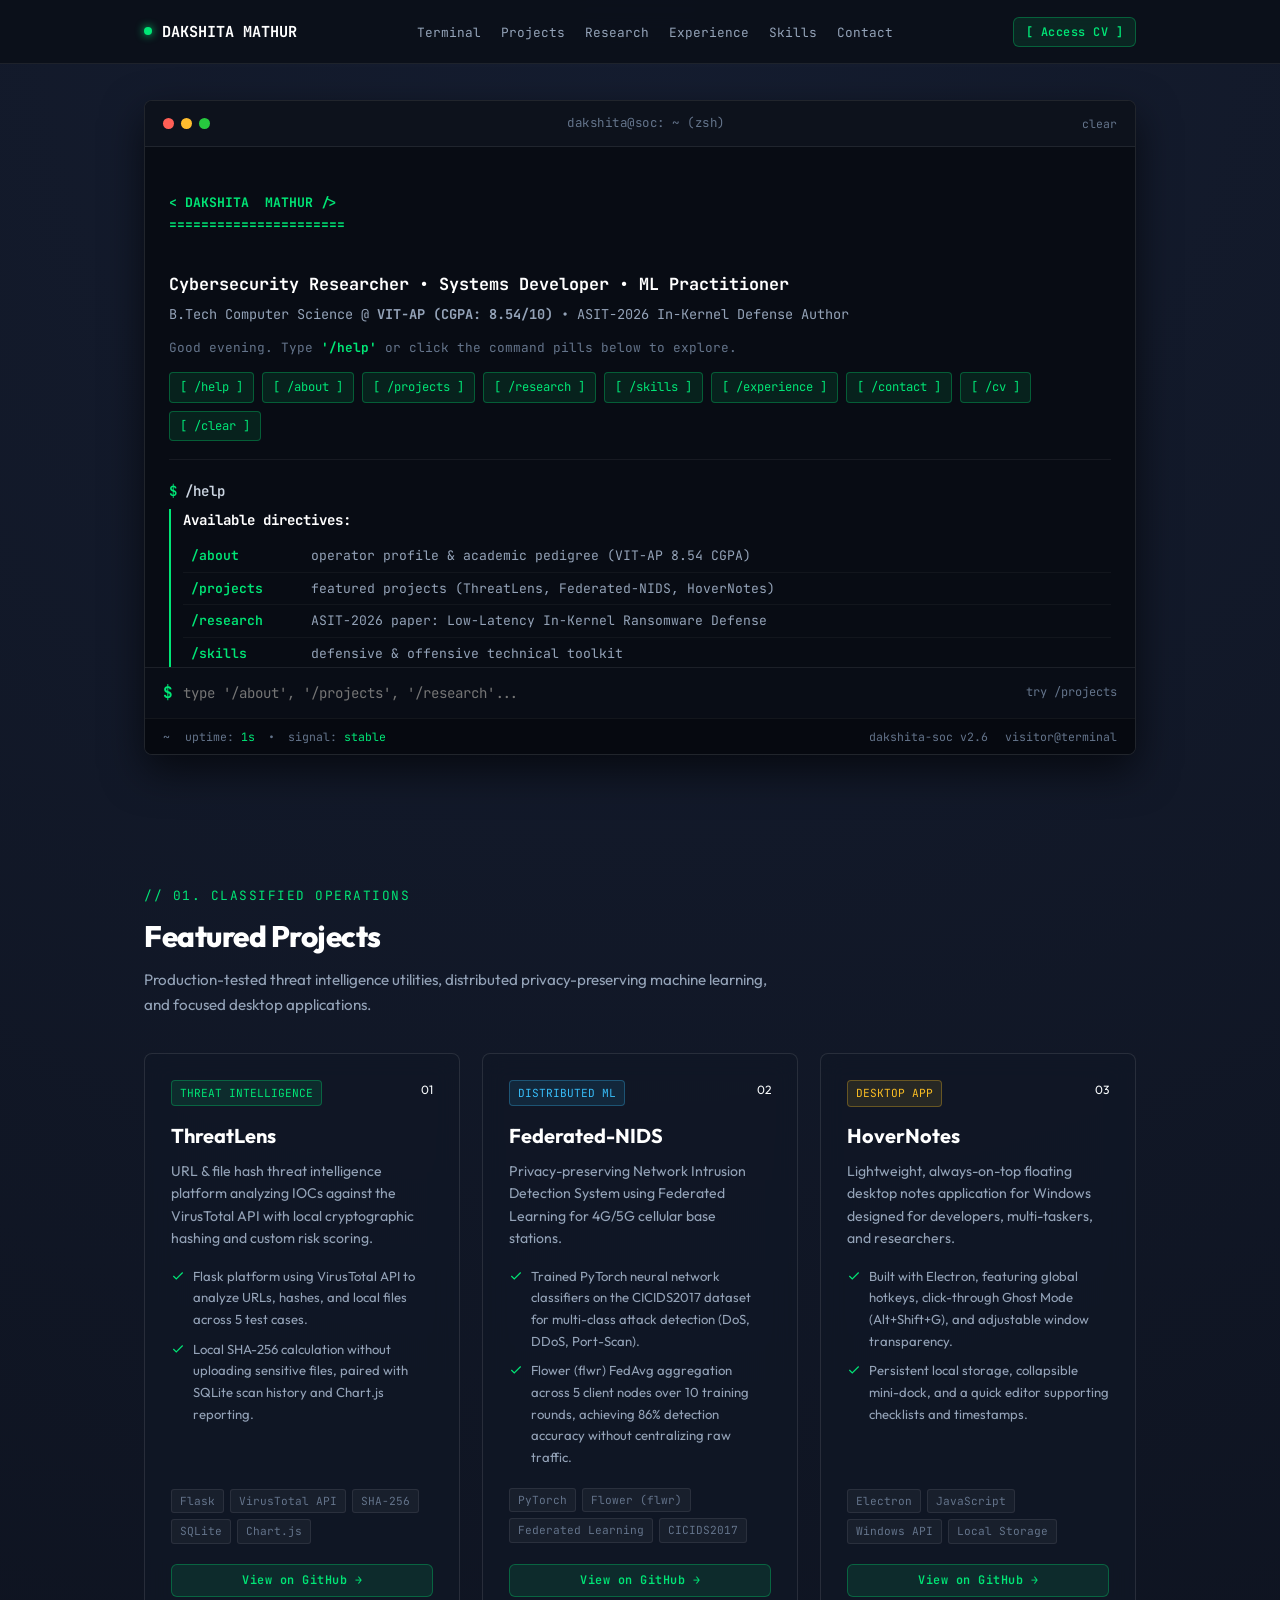
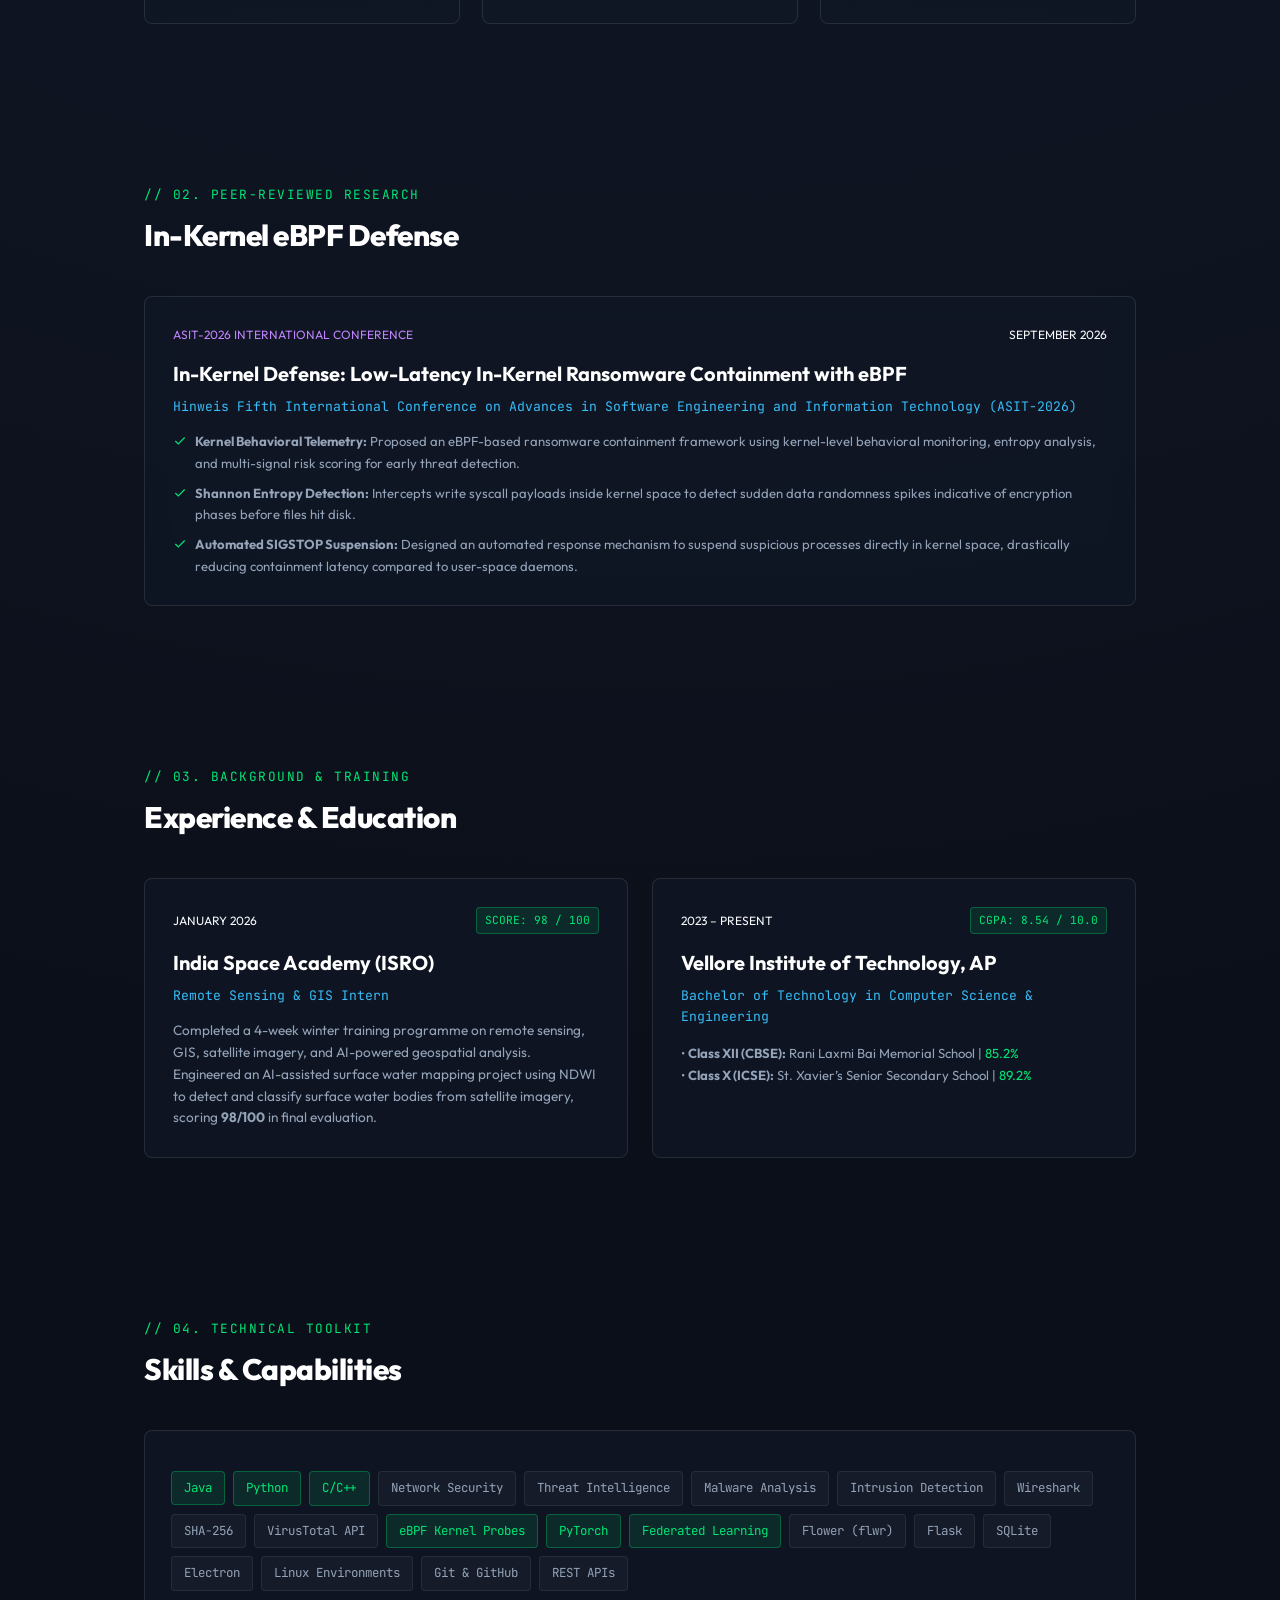
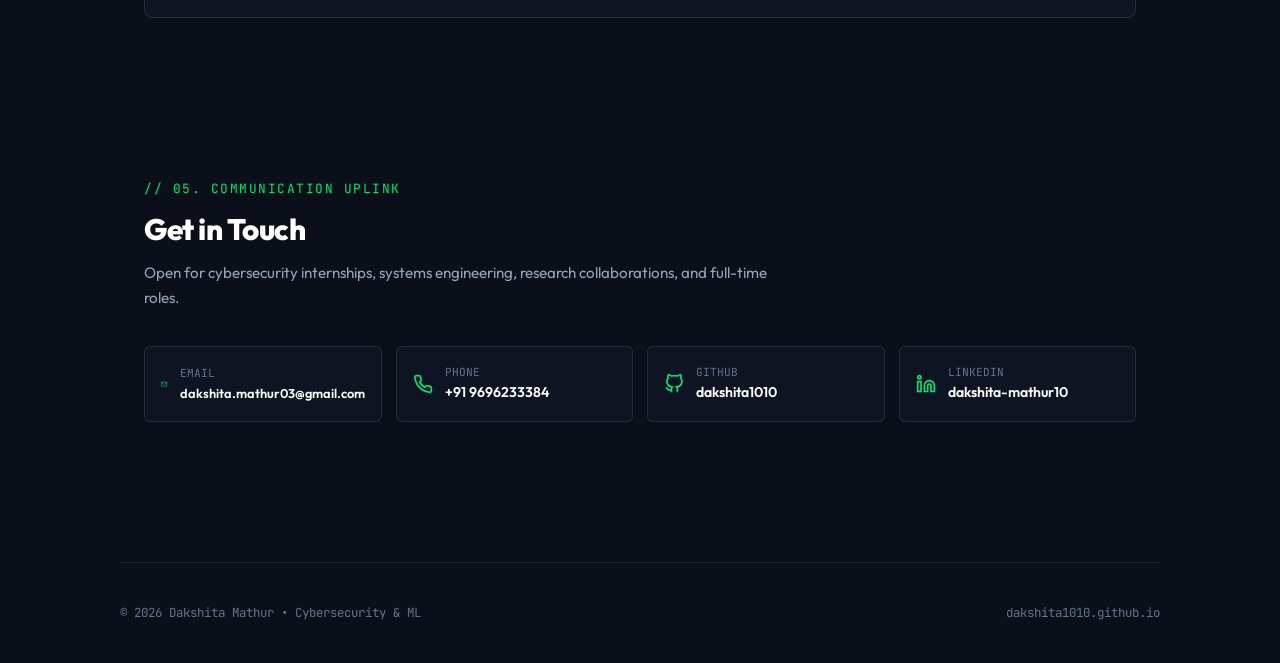
==== commit 23fe9f7b: "style: Declutter portfolio, add clean minimal background and spacious layout" ====
--- a/index.html
+++ b/index.html
@@ -5,207 +5,165 @@
   <meta name="viewport" content="width=device-width, initial-scale=1.0" />
   <title>Dakshita Mathur | Cybersecurity Researcher & Systems Developer</title>
   <meta name="description" content="Portfolio of Dakshita Mathur: Cybersecurity researcher, eBPF in-kernel defense author (ASIT-2026), ThreatLens architect, and Federated Learning NIDS developer." />
-  <meta name="theme-color" content="#080b11" />
+  <meta name="theme-color" content="#0b0f19" />
 
   <!-- Google Fonts: JetBrains Mono & Outfit -->
   <link rel="preconnect" href="https://fonts.googleapis.com" />
   <link rel="preconnect" href="https://fonts.gstatic.com" crossorigin />
-  <link href="https://fonts.googleapis.com/css2?family=JetBrains+Mono:ital,wght@0,300;0,400;0,500;0,600;0,700;0,800;1,400&family=Outfit:wght@300;400;500;600;700;800;900&display=swap" rel="stylesheet" />
+  <link href="https://fonts.googleapis.com/css2?family=JetBrains+Mono:wght@400;500;600;700;800&family=Outfit:wght@300;400;500;600;700;800&display=swap" rel="stylesheet" />
 
   <!-- Stylesheets -->
   <link rel="stylesheet" href="css/cyber-theme.css" />
   <link rel="stylesheet" href="css/terminal.css" />
   <link rel="stylesheet" href="css/components.css" />
 </head>
-<body data-theme="emerald">
-  <!-- CRT Scanlines Overlay -->
-  <div class="scanlines" id="scanlines-overlay"></div>
-
-  <!-- Background Animated Canvas & Grid -->
-  <canvas id="cyber-canvas"></canvas>
-  <div class="cyber-grid-overlay"></div>
-
+<body>
   <!-- =========================================================================
-       TOP NAVIGATION BAR (TRINITY / BLOCKTRADE INSPIRED)
+       CLEAN TOP NAVBAR
        ========================================================================= -->
-  <header class="soc-navbar">
-    <div class="container soc-nav-inner">
-      <!-- Left Brand -->
-      <a href="#section-terminal" class="soc-brand">
-        <div class="brand-icon">
-          <svg width="18" height="18" viewBox="0 0 24 24" fill="none" stroke="currentColor" stroke-width="2" stroke-linecap="round" stroke-linejoin="round">
-            <path d="M12 22s8-4 8-10V5l-8-3-8 3v7c0 6 8 10 8 10z"/>
-            <path d="m9 12 2 2 4-4"/>
-          </svg>
-        </div>
-        <div class="brand-name">
-          DAKSHITA<span class="text-green">.SOC</span>
-        </div>
-        <span class="brand-badge font-mono">v2.6</span>
+  <header class="clean-navbar">
+    <div class="container clean-nav-content">
+      <a href="#hero-terminal" class="clean-logo">
+        <span class="status-dot"></span>
+        <span>DAKSHITA MATHUR</span>
       </a>
 
-      <!-- View Switcher Tabs (Trinity Style) -->
       <nav>
-        <ul class="soc-nav-tabs">
-          <li><a href="#section-terminal" class="nav-tab-item active" data-target="terminal">&gt;_ TERMINAL</a></li>
-          <li><a href="#section-dashboard" class="nav-tab-item" data-target="dashboard">📊 SOC DASHBOARD</a></li>
-          <li><a href="#research-panel" class="nav-tab-item">🔬 RESEARCH</a></li>
-          <li><a href="#operations-table" class="nav-tab-item">💼 OPERATIONS</a></li>
-          <li><a href="#contact-panel" class="nav-tab-item">📡 UPLINK</a></li>
+        <ul class="clean-nav-menu">
+          <li><a href="#hero-terminal" class="clean-nav-link">Terminal</a></li>
+          <li><a href="#projects" class="clean-nav-link">Projects</a></li>
+          <li><a href="#research" class="clean-nav-link">Research</a></li>
+          <li><a href="#experience" class="clean-nav-link">Experience</a></li>
+          <li><a href="#skills" class="clean-nav-link">Skills</a></li>
+          <li><a href="#contact" class="clean-nav-link">Contact</a></li>
         </ul>
       </nav>
 
-      <!-- Right Controls & Status -->
-      <div class="soc-nav-right">
-        <!-- Latency Badge -->
-        <div class="latency-pill" title="Simulated SOC Telemetry Ping">
-          <span class="status-dot green pulse"></span>
-          <span id="nav-latency">Stable (18ms)</span>
-        </div>
-
-        <!-- Audio Toggle Button -->
-        <button class="cyber-btn cyber-btn-outline cyber-btn-sm" id="audio-toggle-btn" title="Toggle Tactile Audio FX">
-          AUDIO
-        </button>
-
-        <!-- CRT Scanline Toggle -->
-        <button class="cyber-btn cyber-btn-outline cyber-btn-sm active" id="scanline-toggle-btn" title="Toggle CRT Scanline Overlay">
-          CRT
-        </button>
-
-        <!-- Theme Switcher (Emerald, Cyan, Violet) -->
-        <button class="cyber-btn cyber-btn-outline cyber-btn-sm" id="theme-toggle-btn" title="Switch Color Theme">
-          THEME
-        </button>
-
-        <!-- Access CV Modal Trigger -->
-        <button class="cyber-btn cyber-btn-sm trigger-resume-modal">
-          [ ACCESS CV ]
-        </button>
-
-        <!-- GitHub Profile Chip -->
-        <a href="https://github.com/dakshita1010" target="_blank" rel="noopener noreferrer" class="profile-chip" title="Visit GitHub">
-          <svg width="14" height="14" viewBox="0 0 24 24" fill="none" stroke="currentColor" stroke-width="2"><path d="M9 19c-5 1.5-5-2.5-7-3m14 6v-3.87a3.37 3.37 0 0 0-.94-2.61c3.14-.35 6.44-1.54 6.44-7A5.44 5.44 0 0 0 20 4.77 5.07 5.07 0 0 0 19.91 1S18.73.65 16 2.48a13.38 13.38 0 0 0-7 0C6.27.65 5.09 1 5.09 1A5.07 5.07 0 0 0 5 4.77a5.44 5.44 0 0 0-1.5 3.78c0 5.42 3.3 6.61 6.44 7A3.37 3.37 0 0 0 9 18.13V22"></path></svg>
-          <span>dakshita1010</span>
-        </a>
-      </div>
+      <button class="cyber-btn cyber-btn-sm trigger-resume-modal">
+        [ Access CV ]
+      </button>
     </div>
   </header>
 
   <main>
     <!-- =========================================================================
-         1. INTERACTIVE TERMINAL SECTION (DESIGNBY.CC & <ZAFAR/> INSPIRED)
+         1. HERO: SLEEK CENTERED TERMINAL (DESIGNBY.CC STYLE)
          ========================================================================= -->
-    <section class="terminal-section" id="section-terminal" style="margin-top: 50px;">
+    <section class="terminal-wrapper" id="hero-terminal">
       <div class="container">
-        <div class="terminal-window">
-          <!-- Terminal Window Header -->
-          <div class="term-header">
-            <div class="term-controls">
-              <span class="term-dot red"></span>
-              <span class="term-dot yellow"></span>
-              <span class="term-dot green"></span>
-            </div>
-            <div class="term-title-text font-mono">
-              operator@dakshita-soc: ~ (zsh)
-            </div>
-            <div class="term-header-actions">
-              <button class="term-badge-btn" onclick="window.runTermCmd('/about')">/about</button>
-              <button class="term-badge-btn" onclick="window.runTermCmd('/projects')">/projects</button>
-              <button class="term-badge-btn" onclick="window.runTermCmd('/clear')">/clear</button>
-            </div>
-          </div>
-
-          <!-- Terminal Output Screen -->
-          <div class="term-screen" id="terminal-screen">
-            <!-- ASCII Art Banner & Welcome Block -->
-            <pre class="ascii-banner">
-  &lt; D A K S H I T A   M A T H U R /&gt;
-  ==================================
-            </pre>
-
-            <div class="term-welcome-box">
-              <div class="term-operator-role">
+        <div class="terminal-box">
+          <!-- Window Header Bar -->
+          <div class="terminal-topbar">
+            <div class="window-dots">
+              <span class="dot red"></span>
+              <span class="dot yellow"></span>
+              <span class="dot green"></span>
+            </div>
+            <div class="window-title font-mono">
+              dakshita@soc: ~ (zsh)
+            </div>
+            <div class="term-top-action font-mono" onclick="window.runTermCmd('/clear')">
+              clear
+            </div>
+          </div>
+
+          <!-- Screen Buffer -->
+          <div class="terminal-screen" id="terminal-screen">
+            <!-- ASCII Header & Briefing -->
+            <div class="terminal-banner-text font-mono">
+&lt; DAKSHITA  MATHUR /&gt;
+======================
+            </div>
+
+            <div class="terminal-intro-block">
+              <div class="term-role-headline">
                 Cybersecurity Researcher &bull; Systems Developer &bull; ML Practitioner
               </div>
-              <div class="term-greeting-sub">
-                Good evening. Type <span class="text-green font-mono" style="font-weight:700;">'/help'</span> or click the directive pills below to begin exploring.
-              </div>
-              <div class="term-hint">
-                Tab to autocomplete &bull; &uarr;&darr; to browse history &bull; Ctrl+L to clear
-              </div>
-
-              <!-- Clickable Directive Pills (Image 4 style) -->
-              <div class="term-pills-row">
-                <span class="term-cmd-pill" data-cmd="/help">[ /help ]</span>
-                <span class="term-cmd-pill" data-cmd="/about">[ /about ]</span>
-                <span class="term-cmd-pill" data-cmd="/projects">[ /projects ]</span>
-                <span class="term-cmd-pill" data-cmd="/research">[ /research ]</span>
-                <span class="term-cmd-pill" data-cmd="/skills">[ /skills ]</span>
-                <span class="term-cmd-pill" data-cmd="/experience">[ /experience ]</span>
-                <span class="term-cmd-pill" data-cmd="/lab">[ /lab ]</span>
-                <span class="term-cmd-pill" data-cmd="/contact">[ /contact ]</span>
-                <span class="term-cmd-pill" data-cmd="/cv">[ /cv ]</span>
-                <span class="term-cmd-pill" data-cmd="/theme">[ /theme ]</span>
-                <span class="term-cmd-pill" data-cmd="/matrix">[ /matrix ]</span>
-                <span class="term-cmd-pill" data-cmd="/clear">[ /clear ]</span>
-              </div>
-            </div>
-
-            <!-- Initial /help Output (Pre-rendered for immediate engagement like Image 1) -->
-            <div class="term-entry">
-              <div class="term-prompt-line">
-                <span class="term-symbol">$</span>
-                <span class="term-cmd-executed">/help</span>
-              </div>
-              <div class="term-output-block">
-                <div style="color:var(--neon-green); font-weight:700; margin-bottom:6px;">Available commands:</div>
-                <table class="term-table">
-                  <tr><td><span style="color:var(--neon-green); font-weight:600; cursor:pointer;" onclick="window.runTermCmd('/about')">/about</span></td><td style="color:var(--text-muted);">who is Dakshita Mathur (VIT-AP, CGPA, research background)</td></tr>
-                  <tr><td><span style="color:var(--neon-green); font-weight:600; cursor:pointer;" onclick="window.runTermCmd('/projects')">/projects</span></td><td style="color:var(--text-muted);">classified operations (ThreatLens, Federated-NIDS, HoverNotes)</td></tr>
-                  <tr><td><span style="color:var(--neon-green); font-weight:600; cursor:pointer;" onclick="window.runTermCmd('/research')">/research</span></td><td style="color:var(--text-muted);">ASIT-2026 paper: In-Kernel Defense via eBPF</td></tr>
-                  <tr><td><span style="color:var(--neon-green); font-weight:600; cursor:pointer;" onclick="window.runTermCmd('/skills')">/skills</span></td><td style="color:var(--text-muted);">defensive & offensive technical arsenal</td></tr>
-                  <tr><td><span style="color:var(--neon-green); font-weight:600; cursor:pointer;" onclick="window.runTermCmd('/experience')">/experience</span></td><td style="color:var(--text-muted);">ISRO space academy mission logs (score: 98/100)</td></tr>
-                  <tr><td><span style="color:var(--neon-green); font-weight:600; cursor:pointer;" onclick="window.runTermCmd('/lab')">/lab</span></td><td style="color:var(--text-muted);">run interactive client-side SHA-256 threat scan</td></tr>
-                  <tr><td><span style="color:var(--neon-green); font-weight:600; cursor:pointer;" onclick="window.runTermCmd('/contact')">/contact</span></td><td style="color:var(--text-muted);">initiate communication uplink / dispatch message</td></tr>
-                  <tr><td><span style="color:var(--neon-green); font-weight:600; cursor:pointer;" onclick="window.runTermCmd('/cv')">/cv</span></td><td style="color:var(--text-muted);">view & print complete resume dossier</td></tr>
-                  <tr><td><span style="color:var(--neon-green); font-weight:600; cursor:pointer;" onclick="window.runTermCmd('/theme')">/theme</span></td><td style="color:var(--text-muted);">toggle color palette (Emerald / Cyan / Violet)</td></tr>
-                  <tr><td><span style="color:var(--neon-green); font-weight:600; cursor:pointer;" onclick="window.runTermCmd('/clear')">/clear</span></td><td style="color:var(--text-muted);">clear terminal screen buffer (Ctrl+L)</td></tr>
-                </table>
-              </div>
-            </div>
-
-            <!-- Dynamic History Output Container -->
-            <div class="term-history-log" id="terminal-history-log"></div>
-          </div>
-
-          <!-- Bottom Terminal Input Bar (designby.cc style) -->
-          <div class="term-input-container">
-            <span class="term-input-symbol">$</span>
+              <div class="term-role-sub">
+                B.Tech Computer Science @ <strong>VIT-AP (CGPA: 8.54/10)</strong> &bull; ASIT-2026 In-Kernel Defense Author
+              </div>
+              <div class="term-help-guide font-mono">
+                Good evening. Type <span style="color:var(--accent-green); font-weight:700;">'/help'</span> or click the command pills below to explore.
+              </div>
+
+              <!-- Clickable Directive Pills -->
+              <div class="term-pills-cluster">
+                <span class="term-pill-btn" data-cmd="/help">[ /help ]</span>
+                <span class="term-pill-btn" data-cmd="/about">[ /about ]</span>
+                <span class="term-pill-btn" data-cmd="/projects">[ /projects ]</span>
+                <span class="term-pill-btn" data-cmd="/research">[ /research ]</span>
+                <span class="term-pill-btn" data-cmd="/skills">[ /skills ]</span>
+                <span class="term-pill-btn" data-cmd="/experience">[ /experience ]</span>
+                <span class="term-pill-btn" data-cmd="/contact">[ /contact ]</span>
+                <span class="term-pill-btn" data-cmd="/cv">[ /cv ]</span>
+                <span class="term-pill-btn" data-cmd="/clear">[ /clear ]</span>
+              </div>
+            </div>
+
+            <!-- Initial Help Output (Immediately readable) -->
+            <div class="term-line-executed">
+              <span class="term-symbol">$</span>
+              <span>/help</span>
+            </div>
+            <div class="term-output-panel">
+              <div style="color:#fff; font-weight:700; margin-bottom:4px;">Available directives:</div>
+              <table class="term-simple-table">
+                <tr>
+                  <td style="width:120px;"><span style="color:var(--accent-green); font-weight:600; cursor:pointer;" onclick="window.runTermCmd('/about')">/about</span></td>
+                  <td style="color:var(--text-muted);">operator profile & academic pedigree (VIT-AP 8.54 CGPA)</td>
+                </tr>
+                <tr>
+                  <td><span style="color:var(--accent-green); font-weight:600; cursor:pointer;" onclick="window.runTermCmd('/projects')">/projects</span></td>
+                  <td style="color:var(--text-muted);">featured projects (ThreatLens, Federated-NIDS, HoverNotes)</td>
+                </tr>
+                <tr>
+                  <td><span style="color:var(--accent-green); font-weight:600; cursor:pointer;" onclick="window.runTermCmd('/research')">/research</span></td>
+                  <td style="color:var(--text-muted);">ASIT-2026 paper: Low-Latency In-Kernel Ransomware Defense</td>
+                </tr>
+                <tr>
+                  <td><span style="color:var(--accent-green); font-weight:600; cursor:pointer;" onclick="window.runTermCmd('/skills')">/skills</span></td>
+                  <td style="color:var(--text-muted);">defensive & offensive technical toolkit</td>
+                </tr>
+                <tr>
+                  <td><span style="color:var(--accent-green); font-weight:600; cursor:pointer;" onclick="window.runTermCmd('/experience')">/experience</span></td>
+                  <td style="color:var(--text-muted);">ISRO space academy mission log (evaluation: 98/100)</td>
+                </tr>
+                <tr>
+                  <td><span style="color:var(--accent-green); font-weight:600; cursor:pointer;" onclick="window.runTermCmd('/contact')">/contact</span></td>
+                  <td style="color:var(--text-muted);">direct email, phone & social links</td>
+                </tr>
+              </table>
+            </div>
+
+            <!-- Execution Logs -->
+            <div class="terminal-log-flow" id="terminal-log-flow"></div>
+          </div>
+
+          <!-- Bottom Input Row -->
+          <div class="terminal-input-bar">
+            <span class="terminal-prompt-sym font-mono">$</span>
             <input 
               type="text" 
               id="terminal-input" 
-              class="term-real-input" 
+              class="terminal-input-core" 
               placeholder="type '/about', '/projects', '/research'..." 
               autocomplete="off" 
               spellcheck="false" 
             />
-            <span class="term-try-hint font-mono">try /projects</span>
-          </div>
-
-          <!-- Terminal Bottom Status Bar (designby.cc style) -->
-          <div class="term-status-bar">
-            <div class="term-status-left">
+            <span class="terminal-input-hint font-mono">try /projects</span>
+          </div>
+
+          <!-- Bottom Status Bar -->
+          <div class="terminal-footer-strip font-mono">
+            <div>
               <span>~</span>
-              <span>uptime: <span class="status-highlight" id="term-uptime">0s</span></span>
-              <span>&bull;</span>
-              <span>cmds: <span class="status-highlight" id="term-cmd-count">1</span></span>
-              <span>&bull;</span>
-              <span>signal: <span class="status-highlight">99.9% stable</span></span>
-            </div>
-            <div class="term-status-right">
+              <span style="margin-left:8px;">uptime: <span class="term-highlight-tag" id="term-uptime">0s</span></span>
+              <span style="margin: 0 6px;">&bull;</span>
+              <span>signal: <span class="term-highlight-tag">stable</span></span>
+            </div>
+            <div>
               <span>dakshita-soc v2.6</span>
-              <span>visitor@soc-terminal</span>
+              <span style="margin-left:10px;">visitor@terminal</span>
             </div>
           </div>
         </div>
@@ -213,340 +171,306 @@
     </section>
 
     <!-- =========================================================================
-         2. HIGH-DENSITY SOC DASHBOARD SECTION (TRINITY / BLOCKTRADE INSPIRED)
+         2. FEATURED PROJECTS (CLEAN, SPACIOUS CARDS)
          ========================================================================= -->
-    <section class="soc-dashboard-wrapper" id="section-dashboard">
+    <section class="section-spacing" id="projects">
       <div class="container">
-        <!-- Dual Column Grid: Left Chart & Operations, Right Inspector -->
-        <div class="soc-grid-main">
-          <!-- Left Column (Chart + Operations Table) -->
-          <div>
-            <!-- Real-Time Telemetry Activity Chart (Trinity Style) -->
-            <div class="chart-panel-card cyber-card" style="margin-bottom: 20px;">
-              <div class="chart-header-row">
-                <div class="chart-metrics-strip">
-                  <div class="chart-title-tag">IN-KERNEL DEFENSE TELEMETRY // sys_enter_write & packet rate</div>
-                  <div class="chart-live-val" id="chart-live-val">1,648.35 OPS/s</div>
-                  <div class="metric-badge text-green" id="chart-live-change">+11.60 (+0.44%)</div>
-                </div>
-
-                <div class="chart-timeframe-selector">
-                  <button class="chart-time-btn active">LIVE</button>
-                  <button class="chart-time-btn">1M</button>
-                  <button class="chart-time-btn">5M</button>
-                  <button class="chart-time-btn">15M</button>
-                  <button class="chart-time-btn">1H</button>
-                </div>
-              </div>
-
-              <!-- Live Canvas Chart -->
-              <div class="canvas-chart-holder">
-                <canvas id="soc-telemetry-chart"></canvas>
-              </div>
-            </div>
-
-            <!-- Classified Operations Table (Trinity / BlockTrade Positions Style) -->
-            <div class="operations-table-card cyber-card" id="operations-table">
-              <div class="table-header-strip">
-                <div class="table-title">CLASSIFIED OPERATIONS & REPOSITORIES</div>
-                <div class="table-filters-group">
-                  <button class="table-filter-btn active" data-cat="all">All (3)</button>
-                  <button class="table-filter-btn" data-cat="threat">Threat Intelligence</button>
-                  <button class="table-filter-btn" data-cat="fl">Privacy ML</button>
-                  <button class="table-filter-btn" data-cat="utility">Desktop Utility</button>
-                </div>
-              </div>
-
-              <table class="operations-data-table">
-                <thead>
-                  <tr>
-                    <th>OPERATION</th>
-                    <th>ARCHITECTURE</th>
-                    <th>STATUS</th>
-                    <th>TELEMETRY / METRIC</th>
-                    <th>REPOSITORY</th>
-                  </tr>
-                </thead>
-                <tbody>
-                  <!-- 1. ThreatLens -->
-                  <tr class="op-table-row" data-cat="threat">
-                    <td>
-                      <div class="op-name-cell">
-                        <div class="op-avatar threat">TL</div>
-                        <div>
-                          <div class="op-title-text">ThreatLens</div>
-                          <div class="text-dim" style="font-size:0.7rem;">URL & Hash Intelligence</div>
-                        </div>
-                      </div>
-                    </td>
-                    <td>
-                      <span class="text-muted font-mono" style="font-size:0.75rem;">Flask &bull; VirusTotal &bull; SHA-256</span>
-                    </td>
-                    <td>
-                      <span class="status-badge complete">ONLINE</span>
-                    </td>
-                    <td>
-                      <span class="font-mono text-green" style="font-size:0.75rem;">5/5 Test Cases Passed</span>
-                    </td>
-                    <td>
-                      <a href="https://github.com/dakshita1010/ThreatLens" target="_blank" rel="noopener noreferrer" class="cyber-btn cyber-btn-outline cyber-btn-sm">
-                        GITHUB
-                      </a>
-                    </td>
-                  </tr>
-
-                  <!-- 2. Federated-NIDS -->
-                  <tr class="op-table-row" data-cat="fl">
-                    <td>
-                      <div class="op-name-cell">
-                        <div class="op-avatar fl">FL</div>
-                        <div>
-                          <div class="op-title-text">Federated-NIDS</div>
-                          <div class="text-dim" style="font-size:0.7rem;">4G/5G Intrusion Detection</div>
-                        </div>
-                      </div>
-                    </td>
-                    <td>
-                      <span class="text-muted font-mono" style="font-size:0.75rem;">PyTorch &bull; Flower &bull; CICIDS2017</span>
-                    </td>
-                    <td>
-                      <span class="status-badge open">ACC: 86%</span>
-                    </td>
-                    <td>
-                      <span class="font-mono text-cyan" style="font-size:0.75rem;">5 Base Station Nodes</span>
-                    </td>
-                    <td>
-                      <a href="https://github.com/maplelattte/federated-nids" target="_blank" rel="noopener noreferrer" class="cyber-btn cyber-btn-outline cyber-btn-sm">
-                        GITHUB
-                      </a>
-                    </td>
-                  </tr>
-
-                  <!-- 3. HoverNotes -->
-                  <tr class="op-table-row" data-cat="utility">
-                    <td>
-                      <div class="op-name-cell">
-                        <div class="op-avatar hover">HN</div>
-                        <div>
-                          <div class="op-title-text">HoverNotes</div>
-                          <div class="text-dim" style="font-size:0.7rem;">Floating Workspace</div>
-                        </div>
-                      </div>
-                    </td>
-                    <td>
-                      <span class="text-muted font-mono" style="font-size:0.75rem;">Electron &bull; Local Storage &bull; Win32</span>
-                    </td>
-                    <td>
-                      <span class="status-badge desktop">UTILITY</span>
-                    </td>
-                    <td>
-                      <span class="font-mono text-amber" style="font-size:0.75rem;">Alt+Shift+G Ghost Mode</span>
-                    </td>
-                    <td>
-                      <a href="https://github.com/dakshita1010/hover-notes" target="_blank" rel="noopener noreferrer" class="cyber-btn cyber-btn-outline cyber-btn-sm">
-                        GITHUB
-                      </a>
-                    </td>
-                  </tr>
-                </tbody>
-              </table>
-            </div>
-          </div>
-
-          <!-- Right Column: Threat Inspector & Hash Calculator (BlockTrade Style) -->
-          <div>
-            <div class="inspector-panel-card cyber-card">
-              <div>
-                <div class="inspector-header">
-                  <div class="inspector-title">THREAT INTELLIGENCE INSPECTOR</div>
-                  <span class="status-dot green pulse"></span>
-                </div>
-
-                <!-- Mode Tabs -->
-                <div class="inspector-mode-tabs">
-                  <button class="mode-tab-btn active" data-mode="url">URL SCAN</button>
-                  <button class="mode-tab-btn" data-mode="hash">HASH CALCULATOR</button>
-                </div>
-
-                <!-- Target Input Box -->
-                <input 
-                  type="text" 
-                  id="inspector-input" 
-                  class="inspector-input-box" 
-                  placeholder="e.g. https://malicious-ransomware-distrib.com/crypt.exe" 
-                  value="https://malicious-ransomware-distrib.com/crypt.exe" 
-                />
-
-                <!-- Quick Presets -->
-                <div class="quick-presets-strip">
-                  <span class="font-mono text-dim" style="font-size:0.65rem;">PRESETS:</span>
-                  <span class="preset-chip inspector-preset-chip" data-val="https://malicious-ransomware-distrib.com/crypt.exe">MALICIOUS</span>
-                  <span class="preset-chip inspector-preset-chip" data-val="https://unknown-shortener.xyz/temp-script.ps1">SUSPICIOUS</span>
-                  <span class="preset-chip inspector-preset-chip" data-val="https://github.com/dakshita1010/ThreatLens">CLEAN DOMAIN</span>
-                </div>
-
-                <!-- Real Cryptographic SHA-256 Box (Web Crypto API) -->
-                <div class="hash-preview-card">
-                  <div class="hash-label-row">
-                    <span>LOCAL CLIENT-SIDE SHA-256:</span>
-                    <button id="inspector-copy-hash" class="preset-chip" style="font-size:0.62rem; padding:1px 5px;">COPY</button>
-                  </div>
-                  <div class="hash-value-text" id="inspector-hash-val">Standby...</div>
-                </div>
-
-                <!-- Risk Bar & Vendor Consensus -->
-                <div class="risk-consensus-block">
-                  <div class="risk-label-row">
-                    <span>VENDOR CONSENSUS:</span>
-                    <span id="inspector-vendor-count" style="color:#fff; font-weight:700;">Awaiting Scan...</span>
-                  </div>
-                  <div class="risk-progress-track">
-                    <div class="risk-progress-bar" id="inspector-risk-bar"></div>
-                  </div>
-                  <div id="inspector-verdict-tag" class="risk-verdict-tag" style="background:var(--neon-green-dim); color:var(--neon-green);">
-                    [ STANDBY ]
-                  </div>
-                </div>
-              </div>
-
-              <!-- Execution Button -->
-              <button class="inspector-submit-btn" id="inspector-analyze-btn">
-                EXECUTE THREAT SCAN
-              </button>
-            </div>
-          </div>
-        </div>
-
-        <!-- Secondary Grid: Research Deep Dive & ISRO Experience -->
-        <div class="soc-sub-grid">
-          <!-- Research Deep Dive (ASIT-2026) -->
-          <div class="research-card-panel cyber-card" id="research-panel">
-            <div class="panel-header-badge">
-              <span class="font-mono text-green" style="font-size:0.72rem;">ASIT-2026 INTERNATIONAL CONFERENCE</span>
-              <span class="font-mono text-dim" style="font-size:0.72rem;">SEPTEMBER 2026</span>
-            </div>
-            <h3 class="card-title-lg">In-Kernel Defense: Low-Latency Ransomware Containment with eBPF</h3>
-            <p class="card-desc-muted">
-              Peer-reviewed research presented at the Hinweis Fifth International Conference on Advances in Software Engineering and Information Technology.
+        <div class="section-title-wrap">
+          <div class="section-pretitle font-mono">// 01. CLASSIFIED OPERATIONS</div>
+          <h2 class="section-title">Featured Projects</h2>
+          <p class="section-desc">
+            Production-tested threat intelligence utilities, distributed privacy-preserving machine learning, and focused desktop applications.
+          </p>
+        </div>
+
+        <div class="projects-grid">
+          <!-- 1. ThreatLens -->
+          <div class="project-box cyber-card">
+            <div>
+              <div class="project-top-row">
+                <span class="project-tag">THREAT INTELLIGENCE</span>
+                <span class="font-mono text-dim" style="font-size:0.75rem;">01</span>
+              </div>
+              <h3 class="project-title">ThreatLens</h3>
+              <p class="project-summary">
+                URL & file hash threat intelligence platform analyzing IOCs against the VirusTotal API with local cryptographic hashing and custom risk scoring.
+              </p>
+              <ul class="project-bullets">
+                <li>
+                  <svg width="14" height="14" viewBox="0 0 24 24" fill="none" stroke="currentColor" stroke-width="2"><polyline points="20 6 9 17 4 12"></polyline></svg>
+                  <span>Flask platform using VirusTotal API to analyze URLs, hashes, and local files across 5 test cases.</span>
+                </li>
+                <li>
+                  <svg width="14" height="14" viewBox="0 0 24 24" fill="none" stroke="currentColor" stroke-width="2"><polyline points="20 6 9 17 4 12"></polyline></svg>
+                  <span>Local SHA-256 calculation without uploading sensitive files, paired with SQLite scan history and Chart.js reporting.</span>
+                </li>
+              </ul>
+            </div>
+            <div>
+              <div class="project-tech-strip">
+                <span class="tech-chip">Flask</span>
+                <span class="tech-chip">VirusTotal API</span>
+                <span class="tech-chip">SHA-256</span>
+                <span class="tech-chip">SQLite</span>
+                <span class="tech-chip">Chart.js</span>
+              </div>
+              <a href="https://github.com/dakshita1010/ThreatLens" target="_blank" rel="noopener noreferrer" class="cyber-btn cyber-btn-sm" style="width:100%;">
+                View on GitHub &rarr;
+              </a>
+            </div>
+          </div>
+
+          <!-- 2. Federated-NIDS -->
+          <div class="project-box cyber-card">
+            <div>
+              <div class="project-top-row">
+                <span class="project-tag" style="color:var(--accent-cyan); background:var(--accent-cyan-dim); border-color:rgba(56,189,248,0.3);">DISTRIBUTED ML</span>
+                <span class="font-mono text-dim" style="font-size:0.75rem;">02</span>
+              </div>
+              <h3 class="project-title">Federated-NIDS</h3>
+              <p class="project-summary">
+                Privacy-preserving Network Intrusion Detection System using Federated Learning for 4G/5G cellular base stations.
+              </p>
+              <ul class="project-bullets">
+                <li>
+                  <svg width="14" height="14" viewBox="0 0 24 24" fill="none" stroke="currentColor" stroke-width="2"><polyline points="20 6 9 17 4 12"></polyline></svg>
+                  <span>Trained PyTorch neural network classifiers on the CICIDS2017 dataset for multi-class attack detection (DoS, DDoS, Port-Scan).</span>
+                </li>
+                <li>
+                  <svg width="14" height="14" viewBox="0 0 24 24" fill="none" stroke="currentColor" stroke-width="2"><polyline points="20 6 9 17 4 12"></polyline></svg>
+                  <span>Flower (flwr) FedAvg aggregation across 5 client nodes over 10 training rounds, achieving 86% detection accuracy without centralizing raw traffic.</span>
+                </li>
+              </ul>
+            </div>
+            <div>
+              <div class="project-tech-strip">
+                <span class="tech-chip">PyTorch</span>
+                <span class="tech-chip">Flower (flwr)</span>
+                <span class="tech-chip">Federated Learning</span>
+                <span class="tech-chip">CICIDS2017</span>
+              </div>
+              <a href="https://github.com/maplelattte/federated-nids" target="_blank" rel="noopener noreferrer" class="cyber-btn cyber-btn-sm" style="width:100%;">
+                View on GitHub &rarr;
+              </a>
+            </div>
+          </div>
+
+          <!-- 3. HoverNotes -->
+          <div class="project-box cyber-card">
+            <div>
+              <div class="project-top-row">
+                <span class="project-tag" style="color:var(--accent-amber); background:rgba(251,191,36,0.1); border-color:rgba(251,191,36,0.3);">DESKTOP APP</span>
+                <span class="font-mono text-dim" style="font-size:0.75rem;">03</span>
+              </div>
+              <h3 class="project-title">HoverNotes</h3>
+              <p class="project-summary">
+                Lightweight, always-on-top floating desktop notes application for Windows designed for developers, multi-taskers, and researchers.
+              </p>
+              <ul class="project-bullets">
+                <li>
+                  <svg width="14" height="14" viewBox="0 0 24 24" fill="none" stroke="currentColor" stroke-width="2"><polyline points="20 6 9 17 4 12"></polyline></svg>
+                  <span>Built with Electron, featuring global hotkeys, click-through Ghost Mode (Alt+Shift+G), and adjustable window transparency.</span>
+                </li>
+                <li>
+                  <svg width="14" height="14" viewBox="0 0 24 24" fill="none" stroke="currentColor" stroke-width="2"><polyline points="20 6 9 17 4 12"></polyline></svg>
+                  <span>Persistent local storage, collapsible mini-dock, and a quick editor supporting checklists and timestamps.</span>
+                </li>
+              </ul>
+            </div>
+            <div>
+              <div class="project-tech-strip">
+                <span class="tech-chip">Electron</span>
+                <span class="tech-chip">JavaScript</span>
+                <span class="tech-chip">Windows API</span>
+                <span class="tech-chip">Local Storage</span>
+              </div>
+              <a href="https://github.com/dakshita1010/hover-notes" target="_blank" rel="noopener noreferrer" class="cyber-btn cyber-btn-sm" style="width:100%;">
+                View on GitHub &rarr;
+              </a>
+            </div>
+          </div>
+        </div>
+      </div>
+    </section>
+
+    <!-- =========================================================================
+         3. RESEARCH & PUBLICATIONS
+         ========================================================================= -->
+    <section class="section-spacing" id="research">
+      <div class="container">
+        <div class="section-title-wrap">
+          <div class="section-pretitle font-mono">// 02. PEER-REVIEWED RESEARCH</div>
+          <h2 class="section-title">In-Kernel eBPF Defense</h2>
+        </div>
+
+        <div class="detail-card cyber-card">
+          <div class="detail-card-header">
+            <span class="font-mono" style="font-size:0.75rem; color:var(--accent-purple);">ASIT-2026 INTERNATIONAL CONFERENCE</span>
+            <span class="font-mono text-dim" style="font-size:0.75rem;">SEPTEMBER 2026</span>
+          </div>
+
+          <h3 class="detail-card-title">In-Kernel Defense: Low-Latency In-Kernel Ransomware Containment with eBPF</h3>
+          <div class="detail-card-sub">
+            Hinweis Fifth International Conference on Advances in Software Engineering and Information Technology (ASIT-2026)
+          </div>
+
+          <ul class="project-bullets" style="margin-bottom:0;">
+            <li>
+              <svg width="14" height="14" viewBox="0 0 24 24" fill="none" stroke="currentColor" stroke-width="2"><polyline points="20 6 9 17 4 12"></polyline></svg>
+              <span><strong>Kernel Behavioral Telemetry:</strong> Proposed an eBPF-based ransomware containment framework using kernel-level behavioral monitoring, entropy analysis, and multi-signal risk scoring for early threat detection.</span>
+            </li>
+            <li>
+              <svg width="14" height="14" viewBox="0 0 24 24" fill="none" stroke="currentColor" stroke-width="2"><polyline points="20 6 9 17 4 12"></polyline></svg>
+              <span><strong>Shannon Entropy Detection:</strong> Intercepts write syscall payloads inside kernel space to detect sudden data randomness spikes indicative of encryption phases before files hit disk.</span>
+            </li>
+            <li>
+              <svg width="14" height="14" viewBox="0 0 24 24" fill="none" stroke="currentColor" stroke-width="2"><polyline points="20 6 9 17 4 12"></polyline></svg>
+              <span><strong>Automated SIGSTOP Suspension:</strong> Designed an automated response mechanism to suspend suspicious processes directly in kernel space, drastically reducing containment latency compared to user-space daemons.</span>
+            </li>
+          </ul>
+        </div>
+      </div>
+    </section>
+
+    <!-- =========================================================================
+         4. EXPERIENCE & EDUCATION (2-COL)
+         ========================================================================= -->
+    <section class="section-spacing" id="experience">
+      <div class="container">
+        <div class="section-title-wrap">
+          <div class="section-pretitle font-mono">// 03. BACKGROUND & TRAINING</div>
+          <h2 class="section-title">Experience & Education</h2>
+        </div>
+
+        <div class="two-col-grid">
+          <!-- Experience -->
+          <div class="detail-card cyber-card">
+            <div class="detail-card-header">
+              <span class="font-mono text-dim" style="font-size:0.75rem;">JANUARY 2026</span>
+              <span class="project-tag">SCORE: 98 / 100</span>
+            </div>
+            <h3 class="detail-card-title">India Space Academy (ISRO)</h3>
+            <div class="detail-card-sub">Remote Sensing & GIS Intern</div>
+            <p style="font-size:0.85rem; color:var(--text-muted); line-height:1.6;">
+              Completed a 4-week winter training programme on remote sensing, GIS, satellite imagery, and AI-powered geospatial analysis. 
+              Engineered an AI-assisted surface water mapping project using NDWI to detect and classify surface water bodies from satellite imagery, scoring <strong>98/100</strong> in final evaluation.
             </p>
-
-            <ul class="bullet-spec-list">
-              <li class="bullet-spec-item">
-                <svg width="14" height="14" viewBox="0 0 24 24" fill="none" stroke="currentColor" stroke-width="2"><polyline points="20 6 9 17 4 12"></polyline></svg>
-                <span><strong>Kernel-Level Syscall Telemetry:</strong> Sub-millisecond write syscall anomaly detection via eBPF kprobes.</span>
-              </li>
-              <li class="bullet-spec-item">
-                <svg width="14" height="14" viewBox="0 0 24 24" fill="none" stroke="currentColor" stroke-width="2"><polyline points="20 6 9 17 4 12"></polyline></svg>
-                <span><strong>Shannon Entropy Detection:</strong> Intercepts high data randomness before ransomware encrypts user files.</span>
-              </li>
-              <li class="bullet-spec-item">
-                <svg width="14" height="14" viewBox="0 0 24 24" fill="none" stroke="currentColor" stroke-width="2"><polyline points="20 6 9 17 4 12"></polyline></svg>
-                <span><strong>Automated SIGSTOP Suspension:</strong> Kernel-level suspension mechanism slashing containment latency.</span>
-              </li>
-            </ul>
-          </div>
-
-          <!-- ISRO Experience Mission Log -->
-          <div class="mission-card-panel cyber-card">
-            <div class="panel-header-badge">
-              <span class="font-mono text-cyan" style="font-size:0.72rem;">INDIA SPACE ACADEMY (ISRO)</span>
-              <span class="status-badge complete">SCORE: 98 / 100</span>
-            </div>
-            <h3 class="card-title-lg">Remote Sensing & GIS Intern</h3>
-            <p class="card-desc-muted">
-              Winter Training Programme: Remote Sensing & GIS – Basics to AI-Powered Geospatial Analysis (January 2026).
-            </p>
-
-            <ul class="bullet-spec-list">
-              <li class="bullet-spec-item">
-                <svg width="14" height="14" viewBox="0 0 24 24" fill="none" stroke="currentColor" stroke-width="2"><polyline points="20 6 9 17 4 12"></polyline></svg>
-                <span>Completed intensive 4-week program in remote sensing, satellite telemetry, and AI spatial analytics.</span>
-              </li>
-              <li class="bullet-spec-item">
-                <svg width="14" height="14" viewBox="0 0 24 24" fill="none" stroke="currentColor" stroke-width="2"><polyline points="20 6 9 17 4 12"></polyline></svg>
-                <span>Engineered AI-assisted surface water classification utilizing NDWI to classify satellite imagery.</span>
-              </li>
-              <li class="bullet-spec-item">
-                <svg width="14" height="14" viewBox="0 0 24 24" fill="none" stroke="currentColor" stroke-width="2"><polyline points="20 6 9 17 4 12"></polyline></svg>
-                <span>Achieved distinction score of <strong>98/100</strong> in final comprehensive technical evaluation.</span>
-              </li>
-            </ul>
-          </div>
-        </div>
-
-        <!-- Technical Arsenal / Skills -->
-        <div class="skills-matrix-card cyber-card">
-          <div class="table-title">DEFENSIVE & OFFENSIVE ARSENAL</div>
-          <div class="skills-badge-flow">
-            <span class="skill-tag-pill font-mono" style="color:var(--neon-green);">Java</span>
-            <span class="skill-tag-pill font-mono" style="color:var(--neon-green);">Python</span>
-            <span class="skill-tag-pill font-mono" style="color:var(--neon-green);">C/C++</span>
-            <span class="skill-tag-pill font-mono">Network Security</span>
-            <span class="skill-tag-pill font-mono">Threat Intelligence</span>
-            <span class="skill-tag-pill font-mono">Malware Analysis</span>
-            <span class="skill-tag-pill font-mono">Intrusion Detection</span>
-            <span class="skill-tag-pill font-mono">Wireshark</span>
-            <span class="skill-tag-pill font-mono">SHA-256</span>
-            <span class="skill-tag-pill font-mono">VirusTotal API</span>
-            <span class="skill-tag-pill font-mono" style="color:var(--neon-cyan);">eBPF Kernel Probes</span>
-            <span class="skill-tag-pill font-mono" style="color:var(--neon-cyan);">PyTorch</span>
-            <span class="skill-tag-pill font-mono" style="color:var(--neon-cyan);">Federated Learning</span>
-            <span class="skill-tag-pill font-mono">Flower (flwr)</span>
-            <span class="skill-tag-pill font-mono">Flask</span>
-            <span class="skill-tag-pill font-mono">SQLite</span>
-            <span class="skill-tag-pill font-mono">Electron</span>
-            <span class="skill-tag-pill font-mono">Linux Environments</span>
-            <span class="skill-tag-pill font-mono">Git & GitHub</span>
-          </div>
-        </div>
-
-        <!-- Direct Communication Uplink (Contact) -->
-        <div class="soc-sub-grid" id="contact-panel">
-          <div class="mission-card-panel cyber-card">
-            <div class="table-title" style="margin-bottom:12px;">DIRECT COMMUNICATION CHANNELS</div>
-            <div style="font-family:var(--font-mono); font-size:0.82rem; line-height:2;">
-              <div>&bull; EMAIL: <a href="mailto:dakshita.mathur03@gmail.com" style="color:var(--neon-green);">dakshita.mathur03@gmail.com</a></div>
-              <div>&bull; PHONE: <a href="tel:+919696233384" style="color:var(--neon-green);">+91 9696233384</a></div>
-              <div>&bull; GITHUB: <a href="https://github.com/dakshita1010" target="_blank" style="color:var(--neon-green);">github.com/dakshita1010</a></div>
-              <div>&bull; LINKEDIN: <a href="https://linkedin.com/in/dakshita-mathur10" target="_blank" style="color:var(--neon-green);">linkedin.com/in/dakshita-mathur10</a></div>
-            </div>
-          </div>
-
-          <div class="mission-card-panel cyber-card">
-            <div class="table-title" style="margin-bottom:12px;">ENCRYPTED MESSAGE DISPATCH</div>
-            <form id="cyber-contact-form">
-              <input type="text" id="form-name" class="inspector-input-box" placeholder="Your Identity / Call-Sign" required />
-              <input type="email" id="form-email" class="inspector-input-box" placeholder="Return Address / Email" required />
-              <textarea id="form-msg" class="inspector-input-box" style="height:70px; resize:vertical;" placeholder="Payload message..." required></textarea>
-              <button type="submit" class="cyber-btn" style="width:100%;">
-                TRANSMIT MESSAGE
-              </button>
-              <div id="form-status-msg"></div>
-            </form>
-          </div>
+          </div>
+
+          <!-- Education -->
+          <div class="detail-card cyber-card">
+            <div class="detail-card-header">
+              <span class="font-mono text-dim" style="font-size:0.75rem;">2023 – PRESENT</span>
+              <span class="project-tag">CGPA: 8.54 / 10.0</span>
+            </div>
+            <h3 class="detail-card-title">Vellore Institute of Technology, AP</h3>
+            <div class="detail-card-sub">Bachelor of Technology in Computer Science & Engineering</div>
+            <div style="font-size:0.82rem; color:var(--text-muted); line-height:1.7;">
+              • <strong>Class XII (CBSE):</strong> Rani Laxmi Bai Memorial School | <span style="color:var(--accent-green)">85.2%</span><br>
+              • <strong>Class X (ICSE):</strong> St. Xavier’s Senior Secondary School | <span style="color:var(--accent-green)">89.2%</span>
+            </div>
+          </div>
+        </div>
+      </div>
+    </section>
+
+    <!-- =========================================================================
+         5. TECHNICAL SKILLS
+         ========================================================================= -->
+    <section class="section-spacing" id="skills">
+      <div class="container">
+        <div class="section-title-wrap">
+          <div class="section-pretitle font-mono">// 04. TECHNICAL TOOLKIT</div>
+          <h2 class="section-title">Skills & Capabilities</h2>
+        </div>
+
+        <div class="skills-wrapper-box cyber-card">
+          <div class="skills-pills-row">
+            <span class="skill-pill highlight">Java</span>
+            <span class="skill-pill highlight">Python</span>
+            <span class="skill-pill highlight">C/C++</span>
+            <span class="skill-pill">Network Security</span>
+            <span class="skill-pill">Threat Intelligence</span>
+            <span class="skill-pill">Malware Analysis</span>
+            <span class="skill-pill">Intrusion Detection</span>
+            <span class="skill-pill">Wireshark</span>
+            <span class="skill-pill">SHA-256</span>
+            <span class="skill-pill">VirusTotal API</span>
+            <span class="skill-pill highlight">eBPF Kernel Probes</span>
+            <span class="skill-pill highlight">PyTorch</span>
+            <span class="skill-pill highlight">Federated Learning</span>
+            <span class="skill-pill">Flower (flwr)</span>
+            <span class="skill-pill">Flask</span>
+            <span class="skill-pill">SQLite</span>
+            <span class="skill-pill">Electron</span>
+            <span class="skill-pill">Linux Environments</span>
+            <span class="skill-pill">Git & GitHub</span>
+            <span class="skill-pill">REST APIs</span>
+          </div>
+        </div>
+      </div>
+    </section>
+
+    <!-- =========================================================================
+         6. CONTACT & UPLINK
+         ========================================================================= -->
+    <section class="section-spacing" id="contact">
+      <div class="container">
+        <div class="section-title-wrap">
+          <div class="section-pretitle font-mono">// 05. COMMUNICATION UPLINK</div>
+          <h2 class="section-title">Get in Touch</h2>
+          <p class="section-desc">
+            Open for cybersecurity internships, systems engineering, research collaborations, and full-time roles.
+          </p>
+        </div>
+
+        <div class="contact-links-grid">
+          <!-- Email -->
+          <a href="mailto:dakshita.mathur03@gmail.com" class="contact-link-item">
+            <svg width="20" height="20" viewBox="0 0 24 24" fill="none" stroke="currentColor" stroke-width="2"><path d="M4 4h16c1.1 0 2 .9 2 2v12c0 1.1-.9 2-2 2H4c-1.1 0-2-.9-2-2V6c0-1.1.9-2 2-2z"></path><polyline points="22,6 12,13 2,6"></polyline></svg>
+            <div>
+              <div class="contact-item-label">EMAIL</div>
+              <div class="contact-item-val" style="font-size:0.8rem;">dakshita.mathur03@gmail.com</div>
+            </div>
+          </a>
+
+          <!-- Phone -->
+          <a href="tel:+919696233384" class="contact-link-item">
+            <svg width="20" height="20" viewBox="0 0 24 24" fill="none" stroke="currentColor" stroke-width="2"><path d="M22 16.92v3a2 2 0 0 1-2.18 2 19.79 19.79 0 0 1-8.63-3.07 19.5 19.5 0 0 1-6-6 19.79 19.79 0 0 1-3.07-8.67A2 2 0 0 1 4.11 2h3a2 2 0 0 1 2 1.72 12.84 12.84 0 0 0 .7 2.81 2 2 0 0 1-.45 2.11L8.09 9.91a16 16 0 0 0 6 6l1.27-1.27a2 2 0 0 1 2.11-.45 12.84 12.84 0 0 0 2.81.7A2 2 0 0 1 22 16.92z"></path></svg>
+            <div>
+              <div class="contact-item-label">PHONE</div>
+              <div class="contact-item-val">+91 9696233384</div>
+            </div>
+          </a>
+
+          <!-- GitHub -->
+          <a href="https://github.com/dakshita1010" target="_blank" rel="noopener noreferrer" class="contact-link-item">
+            <svg width="20" height="20" viewBox="0 0 24 24" fill="none" stroke="currentColor" stroke-width="2"><path d="M9 19c-5 1.5-5-2.5-7-3m14 6v-3.87a3.37 3.37 0 0 0-.94-2.61c3.14-.35 6.44-1.54 6.44-7A5.44 5.44 0 0 0 20 4.77 5.07 5.07 0 0 0 19.91 1S18.73.65 16 2.48a13.38 13.38 0 0 0-7 0C6.27.65 5.09 1 5.09 1A5.07 5.07 0 0 0 5 4.77a5.44 5.44 0 0 0-1.5 3.78c0 5.42 3.3 6.61 6.44 7A3.37 3.37 0 0 0 9 18.13V22"></path></svg>
+            <div>
+              <div class="contact-item-label">GITHUB</div>
+              <div class="contact-item-val">dakshita1010</div>
+            </div>
+          </a>
+
+          <!-- LinkedIn -->
+          <a href="https://linkedin.com/in/dakshita-mathur10" target="_blank" rel="noopener noreferrer" class="contact-link-item">
+            <svg width="20" height="20" viewBox="0 0 24 24" fill="none" stroke="currentColor" stroke-width="2"><path d="M16 8a6 6 0 0 1 6 6v7h-4v-7a2 2 0 0 0-2-2 2 2 0 0 0-2 2v7h-4v-7a6 6 0 0 1 6-6z"></path><rect x="2" y="9" width="4" height="12"></rect><circle cx="4" cy="4" r="2"></circle></svg>
+            <div>
+              <div class="contact-item-label">LINKEDIN</div>
+              <div class="contact-item-val">dakshita-mathur10</div>
+            </div>
+          </a>
         </div>
       </div>
     </section>
   </main>
 
   <!-- =========================================================================
-       PERSISTENT BOTTOM TELEMETRY STRIP (TRINITY / BLOCKTRADE INSPIRED)
+       CLEAN FOOTER
        ========================================================================= -->
-  <footer class="soc-bottom-bar">
-    <div class="bottom-bar-left">
-      <span>Connection: <span style="color:var(--neon-green);">Stable (18ms)</span></span>
-      <span>&bull;</span>
-      <span>DEFCON: <span style="color:var(--neon-green);">5 (Nominal)</span></span>
-      <span>&bull;</span>
-      <span>eBPF Probes: <span style="color:var(--neon-cyan);">12 Active</span></span>
-      <span>&bull;</span>
-      <span>FL Nodes: <span style="color:var(--neon-green);">5/5 Synced</span></span>
-    </div>
-    <div class="bottom-bar-right">
-      <span>&copy; 2026 DAKSHITA MATHUR</span>
-      <span>&bull;</span>
-      <span>visitor@soc-center</span>
-    </div>
+  <footer class="clean-footer container">
+    <div>&copy; 2026 Dakshita Mathur &bull; Cybersecurity & ML</div>
+    <div class="font-mono">dakshita1010.github.io</div>
   </footer>
 
   <!-- =========================================================================
@@ -570,7 +494,7 @@
           </div>
         </div>
         <button id="print-resume-btn" class="cyber-btn cyber-btn-sm">
-          PRINT / PDF
+          Print / PDF
         </button>
       </div>
 
@@ -641,7 +565,7 @@
       <div class="resume-item-block">
         <div class="resume-item-top">
           <span>ThreatLens – URL & File Hash Threat Intelligence Platform</span>
-          <span><a href="https://github.com/dakshita1010/ThreatLens" target="_blank" style="color:var(--neon-green);">GitHub</a></span>
+          <span><a href="https://github.com/dakshita1010/ThreatLens" target="_blank" style="color:var(--accent-green);">GitHub</a></span>
         </div>
         <ul class="resume-item-bullets">
           <li>Built a Flask-based threat intelligence platform using the VirusTotal API to analyze URLs, file hashes, and local files, with successful end-to-end testing across 5 test cases.</li>
@@ -652,7 +576,7 @@
       <div class="resume-item-block">
         <div class="resume-item-top">
           <span>Federated-NIDS – Privacy-Preserving Network Intrusion Detection System</span>
-          <span><a href="https://github.com/maplelattte/federated-nids" target="_blank" style="color:var(--neon-green);">GitHub</a></span>
+          <span><a href="https://github.com/maplelattte/federated-nids" target="_blank" style="color:var(--accent-green);">GitHub</a></span>
         </div>
         <ul class="resume-item-bullets">
           <li>Built a privacy-preserving NIDS using Federated Learning, training models across distributed clients without centralizing raw network traffic, achieving 86% detection accuracy.</li>
@@ -663,7 +587,7 @@
       <div class="resume-item-block">
         <div class="resume-item-top">
           <span>HoverNotes – Always-on-Top Desktop Notes Application</span>
-          <span><a href="https://github.com/dakshita1010/hover-notes" target="_blank" style="color:var(--neon-green);">GitHub</a></span>
+          <span><a href="https://github.com/dakshita1010/hover-notes" target="_blank" style="color:var(--accent-green);">GitHub</a></span>
         </div>
         <ul class="resume-item-bullets">
           <li>Developed an Electron-based Windows desktop application with global hotkeys, click-through ghost mode (Alt+Shift+G), adjustable transparency, and multi-note tab management.</li>
@@ -674,20 +598,17 @@
       <!-- Technical Skills -->
       <div class="resume-section-title">// TECHNICAL SKILLS</div>
       <div style="font-family:var(--font-mono); font-size:0.85rem; color:var(--text-muted); line-height:1.7;">
-        <div><strong style="color:var(--neon-green);">Languages:</strong> Java, Python, C/C++</div>
-        <div><strong style="color:var(--neon-green);">Cybersecurity:</strong> Network Security, Threat Intelligence, Malware Analysis, Intrusion Detection</div>
-        <div><strong style="color:var(--neon-green);">Security / Networking:</strong> Wireshark, SHA-256, VirusTotal, eBPF</div>
-        <div><strong style="color:var(--neon-green);">Machine Learning:</strong> PyTorch, Federated Learning, Flower (flwr)</div>
-        <div><strong style="color:var(--neon-green);">Development:</strong> Flask, SQLite, HTML5, CSS3, JavaScript, Electron</div>
-        <div><strong style="color:var(--neon-green);">Tools & Platforms:</strong> Git, GitHub, Linux Environments, REST APIs, JSON</div>
+        <div><strong style="color:var(--accent-green);">Languages:</strong> Java, Python, C/C++</div>
+        <div><strong style="color:var(--accent-green);">Cybersecurity:</strong> Network Security, Threat Intelligence, Malware Analysis, Intrusion Detection</div>
+        <div><strong style="color:var(--accent-green);">Security / Networking:</strong> Wireshark, SHA-256, VirusTotal, eBPF</div>
+        <div><strong style="color:var(--accent-green);">Machine Learning:</strong> PyTorch, Federated Learning, Flower (flwr)</div>
+        <div><strong style="color:var(--accent-green);">Development:</strong> Flask, SQLite, HTML5, CSS3, JavaScript, Electron</div>
+        <div><strong style="color:var(--accent-green);">Tools & Platforms:</strong> Git, GitHub, Linux Environments, REST APIs, JSON</div>
       </div>
     </div>
   </div>
 
-  <!-- JavaScript Modules -->
-  <script src="js/cyber-canvas.js"></script>
-  <script src="js/soc-chart.js"></script>
-  <script src="js/threat-lab.js"></script>
+  <!-- Scripts -->
   <script src="js/terminal.js"></script>
   <script src="js/main.js"></script>
 </body>
--- a/css/cyber-theme.css
+++ b/css/cyber-theme.css
@@ -1,77 +1,41 @@
 /* ==========================================================================
-   CYBERHUB & SOC TRADING/COMMAND CENTER THEME (TRINITY + BLOCKTRADE)
-   Target: Dakshita Mathur - Cybersecurity Portfolio
+   MINIMALIST CYBER THEME - CLEAN, SPACIOUS & ELEGANT
+   Target: Dakshita Mathur - Portfolio
    ========================================================================== */
 
 :root {
-  /* Default Theme: Emerald Cyber (BlockTrade / Trinity inspired) */
-  --bg-primary: #080b11;
-  --bg-secondary: #0d121c;
-  --bg-card: rgba(14, 20, 31, 0.85);
-  --bg-card-hover: rgba(20, 28, 44, 0.95);
-  --bg-terminal: #070a0f;
-  --bg-hud: rgba(10, 15, 24, 0.96);
-  --bg-input: #05080c;
+  /* Clean Dark Palette (Soft Obsidian & Deep Slate) */
+  --bg-primary: #0b0f19;
+  --bg-secondary: #111726;
+  --bg-card: rgba(17, 23, 38, 0.7);
+  --bg-card-hover: rgba(22, 30, 48, 0.9);
+  --bg-terminal: #080c14;
+  --bg-input: #05080f;
 
-  /* Neon Accents */
-  --neon-green: #00e676;
-  --neon-green-dim: rgba(0, 230, 118, 0.15);
-  --neon-green-glow: rgba(0, 230, 118, 0.35);
+  /* Refined Cyber Accents */
+  --accent-green: #00e676;
+  --accent-green-dim: rgba(0, 230, 118, 0.1);
+  --accent-green-glow: rgba(0, 230, 118, 0.25);
   
-  --neon-cyan: #00f3ff;
-  --neon-cyan-dim: rgba(0, 243, 255, 0.12);
-  --neon-cyan-glow: rgba(0, 243, 255, 0.35);
+  --accent-cyan: #38bdf8;
+  --accent-cyan-dim: rgba(56, 189, 248, 0.1);
 
-  --neon-purple: #a855f7;
-  --neon-purple-glow: rgba(168, 85, 247, 0.35);
+  --accent-purple: #c084fc;
+  --accent-amber: #fbbf24;
 
-  --neon-amber: #f59e0b;
-  --neon-amber-glow: rgba(245, 158, 11, 0.35);
-
-  --neon-red: #ef4444;
-  --neon-red-glow: rgba(239, 68, 68, 0.35);
-
-  /* Text & Foreground */
-  --text-main: #f1f5f9;
+  /* Typography Colors */
+  --text-main: #f8fafc;
   --text-muted: #94a3b8;
   --text-dim: #64748b;
-  --text-highlight: #00e676;
 
   /* Borders */
   --border-subtle: rgba(255, 255, 255, 0.08);
-  --border-card: rgba(255, 255, 255, 0.12);
-  --border-cyber: rgba(0, 230, 118, 0.25);
-  --border-cyan: rgba(0, 243, 255, 0.25);
+  --border-card: rgba(255, 255, 255, 0.1);
+  --border-accent: rgba(0, 230, 118, 0.3);
 
   /* Fonts */
-  --font-mono: 'JetBrains Mono', 'Fira Code', 'Courier New', monospace;
-  --font-display: 'Outfit', -apple-system, BlinkMacSystemFont, 'Segoe UI', sans-serif;
-
-  /* Glow shadows */
-  --glow-sm: 0 0 10px var(--neon-green-glow);
-  --glow-lg: 0 0 25px var(--neon-green-glow);
-}
-
-/* Theme 2: Cyber Cyan (Trinity Palette) */
-[data-theme="cyan"] {
-  --neon-green: #00f3ff;
-  --neon-green-dim: rgba(0, 243, 255, 0.15);
-  --neon-green-glow: rgba(0, 243, 255, 0.35);
-  --text-highlight: #00f3ff;
-  --border-cyber: rgba(0, 243, 255, 0.3);
-  --glow-sm: 0 0 10px rgba(0, 243, 255, 0.35);
-  --glow-lg: 0 0 25px rgba(0, 243, 255, 0.35);
-}
-
-/* Theme 3: Neon Violet */
-[data-theme="violet"] {
-  --neon-green: #c084fc;
-  --neon-green-dim: rgba(192, 132, 252, 0.15);
-  --neon-green-glow: rgba(192, 132, 252, 0.35);
-  --text-highlight: #c084fc;
-  --border-cyber: rgba(192, 132, 252, 0.3);
-  --glow-sm: 0 0 10px rgba(192, 132, 252, 0.35);
-  --glow-lg: 0 0 25px rgba(192, 132, 252, 0.35);
+  --font-mono: 'JetBrains Mono', 'Fira Code', monospace;
+  --font-display: 'Outfit', -apple-system, BlinkMacSystemFont, sans-serif;
 }
 
 /* Base Reset */
@@ -83,7 +47,7 @@
 
 html {
   scroll-behavior: smooth;
-  font-size: 15px;
+  font-size: 16px;
   background-color: var(--bg-primary);
   color: var(--text-main);
   font-family: var(--font-display);
@@ -93,13 +57,12 @@
 body {
   min-height: 100vh;
   position: relative;
-  background-color: var(--bg-primary);
-  line-height: 1.6;
+  background: radial-gradient(circle at 50% 0%, #151d30 0%, var(--bg-primary) 70%);
+  line-height: 1.65;
   -webkit-font-smoothing: antialiased;
-  -moz-osx-font-smoothing: grayscale;
 }
 
-/* Scrollbars */
+/* Custom Scrollbar */
 ::-webkit-scrollbar {
   width: 6px;
   height: 6px;
@@ -112,115 +75,62 @@
   border-radius: 3px;
 }
 ::-webkit-scrollbar-thumb:hover {
-  background: var(--neon-green);
+  background: var(--accent-green);
 }
 
 ::selection {
-  background: var(--neon-green-dim);
-  color: #ffffff;
-  text-shadow: 0 0 8px var(--neon-green);
+  background: var(--accent-green-dim);
+  color: #fff;
 }
 
 .container {
   width: 100%;
-  max-width: 1360px;
+  max-width: 1040px;
   margin: 0 auto;
-  padding: 0 20px;
+  padding: 0 24px;
 }
 
-/* Cyber Canvas Background */
-#cyber-canvas {
-  position: fixed;
-  top: 0;
-  left: 0;
-  width: 100vw;
-  height: 100vh;
-  z-index: 0;
-  pointer-events: none;
-  opacity: 0.5;
+.section-spacing {
+  padding: 80px 0;
 }
 
-.cyber-grid-overlay {
-  position: fixed;
-  top: 0;
-  left: 0;
-  width: 100%;
-  height: 100%;
-  z-index: 1;
-  pointer-events: none;
-  background-image: 
-    linear-gradient(to right, rgba(255, 255, 255, 0.02) 1px, transparent 1px),
-    linear-gradient(to bottom, rgba(255, 255, 255, 0.02) 1px, transparent 1px);
-  background-size: 40px 40px;
+/* Clean Section Headers */
+.section-title-wrap {
+  margin-bottom: 36px;
 }
 
-/* CRT Scanlines Overlay */
-.scanlines {
-  position: fixed;
-  top: 0;
-  left: 0;
-  width: 100%;
-  height: 100%;
-  z-index: 9999;
-  pointer-events: none;
-  background: linear-gradient(
-    rgba(18, 16, 16, 0) 50%, 
-    rgba(0, 0, 0, 0.3) 50%
-  );
-  background-size: 100% 3px;
-  opacity: 0.45;
-  transition: opacity 0.3s ease;
+.section-pretitle {
+  font-family: var(--font-mono);
+  font-size: 0.8rem;
+  color: var(--accent-green);
+  letter-spacing: 1.5px;
+  text-transform: uppercase;
+  margin-bottom: 6px;
+  display: flex;
+  align-items: center;
+  gap: 8px;
 }
 
-.scanlines.disabled {
-  opacity: 0;
+.section-title {
+  font-size: 1.85rem;
+  font-weight: 800;
+  color: #fff;
+  letter-spacing: -0.5px;
 }
 
-/* Typography Utilities */
-.font-mono { font-family: var(--font-mono); }
-.text-green { color: var(--neon-green); }
-.text-cyan { color: var(--neon-cyan); }
-.text-purple { color: var(--neon-purple); }
-.text-amber { color: var(--neon-amber); }
-.text-red { color: var(--neon-red); }
-.text-muted { color: var(--text-muted); }
-.text-dim { color: var(--text-dim); }
-
-/* Status Dot */
-.status-dot {
-  width: 7px;
-  height: 7px;
-  border-radius: 50%;
-  display: inline-block;
-}
-.status-dot.green {
-  background: var(--neon-green);
-  box-shadow: 0 0 8px var(--neon-green);
-}
-.status-dot.cyan {
-  background: var(--neon-cyan);
-  box-shadow: 0 0 8px var(--neon-cyan);
-}
-.status-dot.amber {
-  background: var(--neon-amber);
-  box-shadow: 0 0 8px var(--neon-amber);
-}
-.status-dot.pulse {
-  animation: beacon-pulse 2s infinite ease-in-out;
+.section-desc {
+  color: var(--text-muted);
+  font-size: 0.95rem;
+  margin-top: 6px;
+  max-width: 650px;
 }
 
-@keyframes beacon-pulse {
-  0% { transform: scale(1); opacity: 1; }
-  50% { transform: scale(1.4); opacity: 0.4; }
-  100% { transform: scale(1); opacity: 1; }
-}
-
-/* Cyber Button Base */
+/* Buttons */
 .cyber-btn {
   font-family: var(--font-mono);
   font-size: 0.8rem;
   font-weight: 600;
-  letter-spacing: 1px;
+  letter-spacing: 0.5px;
   padding: 8px 16px;
   display: inline-flex;
   align-items: center;
@@ -228,46 +138,57 @@
   gap: 8px;
   text-decoration: none;
   cursor: pointer;
-  border-radius: 4px;
-  border: 1px solid var(--border-cyber);
-  background: var(--neon-green-dim);
-  color: var(--neon-green);
+  border-radius: 6px;
+  border: 1px solid var(--border-accent);
+  background: var(--accent-green-dim);
+  color: var(--accent-green);
   transition: all 0.2s ease;
 }
 
 .cyber-btn:hover {
-  background: var(--neon-green);
+  background: var(--accent-green);
   color: #000;
-  box-shadow: var(--glow-sm);
+  box-shadow: 0 0 15px var(--accent-green-glow);
   transform: translateY(-1px);
 }
 
 .cyber-btn-outline {
-  background: transparent;
+  background: rgba(255, 255, 255, 0.03);
   border-color: var(--border-card);
   color: var(--text-muted);
 }
 .cyber-btn-outline:hover {
-  border-color: var(--neon-green);
+  border-color: var(--accent-green);
   color: #fff;
-  background: rgba(255, 255, 255, 0.05);
+  background: rgba(255, 255, 255, 0.08);
 }
 
 .cyber-btn-sm {
-  padding: 5px 12px;
-  font-size: 0.72rem;
+  padding: 6px 12px;
+  font-size: 0.74rem;
 }
 
-/* Card Framing */
+/* Card Styling */
 .cyber-card {
   background: var(--bg-card);
-  backdrop-filter: blur(14px);
   border: 1px solid var(--border-card);
-  border-radius: 6px;
+  border-radius: 8px;
+  backdrop-filter: blur(12px);
   transition: all 0.25s ease;
 }
 
 .cyber-card:hover {
-  border-color: var(--border-cyber);
+  border-color: rgba(255, 255, 255, 0.2);
   background: var(--bg-card-hover);
+  transform: translateY(-2px);
 }
+
+/* Status Indicator */
+.status-dot {
+  width: 8px;
+  height: 8px;
+  border-radius: 50%;
+  display: inline-block;
+  background: var(--accent-green);
+  box-shadow: 0 0 8px var(--accent-green);
+}
--- a/css/terminal.css
+++ b/css/terminal.css
@@ -1,183 +1,149 @@
 /* ==========================================================================
-   TERMINAL CSS (INSPIRED BY DESIGNBY.CC & <ZAFAR/>)
-   Target: Dakshita Mathur - Cybersecurity Portfolio
+   CLEAN MINIMALIST TERMINAL (DESIGNBY.CC & <ZAFAR/> INSPIRED)
    ========================================================================== */
 
-.terminal-section {
-  padding: 24px 0 60px;
-  position: relative;
-  z-index: 2;
-}
-
-.terminal-window {
+.terminal-wrapper {
+  padding-top: 100px;
+  padding-bottom: 50px;
+}
+
+.terminal-box {
   width: 100%;
   background: var(--bg-terminal);
   border: 1px solid var(--border-card);
-  box-shadow: 0 10px 40px rgba(0, 0, 0, 0.7), 0 0 20px var(--neon-green-dim);
+  box-shadow: 0 16px 40px rgba(0, 0, 0, 0.6);
   border-radius: 8px;
   overflow: hidden;
   font-family: var(--font-mono);
   display: flex;
   flex-direction: column;
-  position: relative;
-  transition: all 0.25s ease;
-}
-
-.terminal-window:focus-within {
-  border-color: var(--border-cyber);
-  box-shadow: 0 12px 50px rgba(0, 0, 0, 0.8), 0 0 30px var(--neon-green-glow);
-}
-
-/* Terminal Header */
-.term-header {
-  background: #0b0e14;
+  transition: border-color 0.2s ease;
+}
+
+.terminal-box:focus-within {
+  border-color: rgba(0, 230, 118, 0.4);
+}
+
+/* Header */
+.terminal-topbar {
+  background: #0d121c;
   border-bottom: 1px solid var(--border-subtle);
-  padding: 10px 18px;
+  padding: 12px 18px;
   display: flex;
   align-items: center;
   justify-content: space-between;
 }
 
-.term-controls {
-  display: flex;
-  align-items: center;
-  gap: 8px;
-}
-
-.term-dot {
+.window-dots {
+  display: flex;
+  align-items: center;
+  gap: 7px;
+}
+
+.dot {
   width: 11px;
   height: 11px;
   border-radius: 50%;
-  display: inline-block;
-}
-.term-dot.red { background: #ff5f56; }
-.term-dot.yellow { background: #ffbd2e; }
-.term-dot.green { background: #27c93f; }
-
-.term-title-text {
+}
+.dot.red { background: #ff5f56; }
+.dot.yellow { background: #ffbd2e; }
+.dot.green { background: #27c93f; }
+
+.window-title {
   font-size: 0.78rem;
-  color: var(--text-muted);
-  letter-spacing: 1px;
-  display: flex;
-  align-items: center;
-  gap: 8px;
-}
-
-.term-header-actions {
-  display: flex;
-  align-items: center;
-  gap: 8px;
-}
-
-.term-badge-btn {
-  background: rgba(255, 255, 255, 0.04);
-  border: 1px solid var(--border-subtle);
-  color: var(--text-dim);
-  font-size: 0.7rem;
-  padding: 3px 8px;
-  border-radius: 3px;
+  color: var(--text-dim);
+  letter-spacing: 0.5px;
+}
+
+.term-top-action {
+  font-size: 0.72rem;
+  color: var(--text-dim);
   cursor: pointer;
-  transition: all 0.15s ease;
-}
-.term-badge-btn:hover {
-  border-color: var(--neon-green);
-  color: var(--neon-green);
-}
-
-/* Terminal Body */
-.term-screen {
+  transition: color 0.15s ease;
+}
+.term-top-action:hover {
+  color: var(--accent-green);
+}
+
+/* Body / Screen */
+.terminal-screen {
   padding: 24px;
-  min-height: 440px;
-  max-height: 580px;
+  min-height: 380px;
+  max-height: 520px;
   overflow-y: auto;
-  font-size: 0.86rem;
+  font-size: 0.88rem;
   line-height: 1.65;
-  color: #d1d5db;
-}
-
-/* ASCII Banner (designby.cc & <ZAFAR/> inspired) */
-.ascii-banner {
-  color: var(--neon-green);
-  font-family: var(--font-mono);
-  font-size: 0.62rem;
-  line-height: 1.25;
-  white-space: pre;
-  margin-bottom: 16px;
-  text-shadow: 0 0 10px var(--neon-green-glow);
+  color: #cbd5e1;
+}
+
+.terminal-banner-text {
+  color: var(--accent-green);
+  font-size: 0.82rem;
+  white-space: pre-wrap;
+  margin-bottom: 14px;
+  font-weight: 700;
   user-select: none;
-  overflow-x: auto;
-}
-
-@media (min-width: 768px) {
-  .ascii-banner {
-    font-size: 0.78rem;
-  }
-}
-
-.term-welcome-box {
-  margin-bottom: 24px;
-  border-bottom: 1px dashed rgba(255, 255, 255, 0.1);
-  padding-bottom: 20px;
-}
-
-.term-operator-role {
-  font-size: 1rem;
+}
+
+.terminal-intro-block {
+  margin-bottom: 20px;
+  border-bottom: 1px solid rgba(255, 255, 255, 0.06);
+  padding-bottom: 18px;
+}
+
+.term-role-headline {
+  font-size: 1.05rem;
   font-weight: 700;
   color: #fff;
   margin-bottom: 4px;
 }
 
-.term-greeting-sub {
+.term-role-sub {
   color: var(--text-muted);
   font-size: 0.85rem;
   margin-bottom: 12px;
 }
 
-.term-hint {
-  color: var(--text-dim);
-  font-size: 0.76rem;
-}
-
-/* Clickable Command Pills (Image 4 style) */
-.term-pills-row {
+.term-help-guide {
+  font-size: 0.8rem;
+  color: var(--text-dim);
+}
+
+/* Clickable Pills */
+.term-pills-cluster {
   display: flex;
   flex-wrap: wrap;
   gap: 8px;
-  margin-top: 12px;
-}
-
-.term-cmd-pill {
+  margin-top: 14px;
+}
+
+.term-pill-btn {
   font-family: var(--font-mono);
-  font-size: 0.75rem;
-  color: var(--neon-green);
-  background: var(--neon-green-dim);
-  border: 1px solid var(--border-cyber);
-  padding: 3px 10px;
+  font-size: 0.76rem;
+  color: var(--accent-green);
+  background: var(--accent-green-dim);
+  border: 1px solid var(--border-accent);
+  padding: 4px 10px;
   border-radius: 4px;
   cursor: pointer;
   transition: all 0.15s ease;
   user-select: none;
 }
 
-.term-cmd-pill:hover {
-  background: var(--neon-green);
+.term-pill-btn:hover {
+  background: var(--accent-green);
   color: #000;
-  box-shadow: var(--glow-sm);
   transform: translateY(-1px);
 }
 
-/* Terminal Command History & Outputs */
-.term-history-log {
+/* Log & Outputs */
+.terminal-log-flow {
   display: flex;
   flex-direction: column;
   gap: 14px;
 }
 
-.term-entry {
-  word-break: break-word;
-}
-
-.term-prompt-line {
+.term-line-executed {
   display: flex;
   align-items: center;
   gap: 8px;
@@ -185,74 +151,48 @@
 }
 
 .term-symbol {
-  color: var(--neon-green);
-}
-
-.term-user {
-  color: var(--text-dim);
-}
-
-.term-cmd-executed {
-  color: #fff;
-  font-weight: 700;
-}
-
-.term-output-block {
+  color: var(--accent-green);
+}
+
+.term-output-panel {
   margin-top: 6px;
-  padding-left: 14px;
-  border-left: 2px solid var(--border-cyber);
-}
-
-.term-output-block.success {
-  border-left-color: var(--neon-green);
-}
-
-.term-output-block.error {
-  border-left-color: var(--neon-red);
+  padding-left: 12px;
+  border-left: 2px solid var(--accent-green);
+}
+
+.term-output-panel.error {
+  border-left-color: #ef4444;
   color: #fca5a5;
 }
 
-.term-table {
+.term-simple-table {
   width: 100%;
   border-collapse: collapse;
-  margin: 10px 0;
+  margin: 8px 0;
   font-size: 0.82rem;
 }
 
-.term-table th {
-  text-align: left;
-  color: var(--neon-green);
-  border-bottom: 1px solid var(--border-cyber);
-  padding: 6px 10px;
-}
-
-.term-table td {
-  padding: 6px 10px;
-  border-bottom: 1px solid rgba(255, 255, 255, 0.05);
-}
-
-.term-table tr:hover td {
-  background: rgba(255, 255, 255, 0.03);
-}
-
-/* Terminal Input Row (bottom of terminal window, like designby.cc) */
-.term-input-container {
-  background: #090c12;
+.term-simple-table td {
+  padding: 5px 8px;
+  border-bottom: 1px solid rgba(255, 255, 255, 0.04);
+}
+
+/* Input Row */
+.terminal-input-bar {
+  background: #090d16;
   border-top: 1px solid var(--border-subtle);
   padding: 12px 18px;
   display: flex;
   align-items: center;
   gap: 10px;
-  position: relative;
-}
-
-.term-input-symbol {
-  color: var(--neon-green);
+}
+
+.terminal-prompt-sym {
+  color: var(--accent-green);
   font-weight: 700;
-  font-size: 0.95rem;
-}
-
-.term-real-input {
+}
+
+.terminal-input-core {
   flex: 1;
   background: transparent;
   border: none;
@@ -260,42 +200,27 @@
   color: #fff;
   font-family: var(--font-mono);
   font-size: 0.88rem;
-  caret-color: var(--neon-green);
-}
-
-.term-try-hint {
-  font-size: 0.72rem;
+  caret-color: var(--accent-green);
+}
+
+.terminal-input-hint {
+  font-size: 0.75rem;
   color: var(--text-dim);
   pointer-events: none;
-  white-space: nowrap;
-}
-
-/* Terminal Bottom Status Bar (designby.cc status bar) */
-.term-status-bar {
-  background: #06080d;
+}
+
+/* Bottom Status Bar */
+.terminal-footer-strip {
+  background: #060910;
   border-top: 1px solid rgba(255, 255, 255, 0.05);
-  padding: 6px 18px;
+  padding: 8px 18px;
   display: flex;
   align-items: center;
   justify-content: space-between;
   font-size: 0.72rem;
   color: var(--text-dim);
-  font-family: var(--font-mono);
-  letter-spacing: 0.5px;
-}
-
-.term-status-left {
-  display: flex;
-  align-items: center;
-  gap: 12px;
-}
-
-.term-status-right {
-  display: flex;
-  align-items: center;
-  gap: 12px;
-}
-
-.status-highlight {
-  color: var(--neon-green);
-}
+}
+
+.term-highlight-tag {
+  color: var(--accent-green);
+}
--- a/css/components.css
+++ b/css/components.css
@@ -1,693 +1,401 @@
 /* ==========================================================================
-   SOC DASHBOARD COMPONENTS (TRINITY & BLOCKTRADE INSPIRED)
-   Target: Dakshita Mathur - Cybersecurity Portfolio
+   MINIMALIST COMPONENTS - CLEAN CARDS, NAV & MODAL
    ========================================================================== */
 
 /* --------------------------------------------------------------------------
-   1. TOP NAVIGATION BAR (TRINITY STYLE)
-   -------------------------------------------------------------------------- */
-.soc-navbar {
+   1. MINIMALIST TOP NAVBAR
+   -------------------------------------------------------------------------- */
+.clean-navbar {
   position: fixed;
   top: 0;
   left: 0;
   width: 100%;
+  height: 64px;
+  background: rgba(11, 15, 25, 0.88);
+  backdrop-filter: blur(16px);
+  border-bottom: 1px solid var(--border-subtle);
   z-index: 1000;
-  background: var(--bg-hud);
-  backdrop-filter: blur(16px);
-  border-bottom: 1px solid var(--border-card);
-  height: 58px;
-  display: flex;
-  align-items: center;
-}
-
-.soc-nav-inner {
+  display: flex;
+  align-items: center;
+}
+
+.clean-nav-content {
   display: flex;
   align-items: center;
   justify-content: space-between;
   width: 100%;
 }
 
-.soc-brand {
+.clean-logo {
   display: flex;
   align-items: center;
   gap: 10px;
   text-decoration: none;
   color: #fff;
-}
-
-.brand-icon {
-  width: 30px;
-  height: 30px;
-  background: var(--neon-green-dim);
-  border: 1px solid var(--border-cyber);
-  border-radius: 6px;
-  display: flex;
-  align-items: center;
-  justify-content: center;
-  color: var(--neon-green);
-}
-
-.brand-name {
-  font-family: var(--font-mono);
-  font-weight: 800;
-  font-size: 0.98rem;
-  letter-spacing: 1px;
-}
-
-.brand-badge {
-  font-size: 0.65rem;
-  padding: 1px 6px;
+  font-family: var(--font-mono);
+  font-weight: 700;
+  font-size: 0.95rem;
+}
+
+.clean-nav-menu {
+  display: flex;
+  align-items: center;
+  gap: 20px;
+  list-style: none;
+}
+
+.clean-nav-link {
+  font-family: var(--font-mono);
+  font-size: 0.8rem;
+  color: var(--text-muted);
+  text-decoration: none;
+  transition: color 0.15s ease;
+}
+
+.clean-nav-link:hover {
+  color: var(--accent-green);
+}
+
+/* --------------------------------------------------------------------------
+   2. FEATURED PROJECTS GRID
+   -------------------------------------------------------------------------- */
+.projects-grid {
+  display: grid;
+  grid-template-columns: repeat(auto-fit, minmax(300px, 1fr));
+  gap: 22px;
+}
+
+.project-box {
+  padding: 26px;
+  display: flex;
+  flex-direction: column;
+  justify-content: space-between;
+}
+
+.project-top-row {
+  display: flex;
+  justify-content: space-between;
+  align-items: flex-start;
+  margin-bottom: 12px;
+}
+
+.project-tag {
+  font-family: var(--font-mono);
+  font-size: 0.7rem;
+  padding: 3px 8px;
+  border-radius: 4px;
+  background: var(--accent-green-dim);
+  color: var(--accent-green);
+  border: 1px solid var(--border-accent);
+}
+
+.project-title {
+  font-size: 1.25rem;
+  font-weight: 700;
+  color: #fff;
+  margin-bottom: 8px;
+}
+
+.project-summary {
+  color: var(--text-muted);
+  font-size: 0.88rem;
+  line-height: 1.6;
+  margin-bottom: 16px;
+}
+
+.project-bullets {
+  list-style: none;
+  display: flex;
+  flex-direction: column;
+  gap: 8px;
+  font-size: 0.82rem;
+  color: var(--text-muted);
+  margin-bottom: 20px;
+}
+
+.project-bullets li {
+  display: flex;
+  gap: 8px;
+}
+
+.project-bullets li svg {
+  color: var(--accent-green);
+  flex-shrink: 0;
+  margin-top: 3px;
+}
+
+.project-tech-strip {
+  display: flex;
+  flex-wrap: wrap;
+  gap: 6px;
+  margin-bottom: 20px;
+}
+
+.tech-chip {
+  font-family: var(--font-mono);
+  font-size: 0.7rem;
+  padding: 2px 8px;
   border-radius: 3px;
-  background: rgba(255, 255, 255, 0.06);
+  background: rgba(255, 255, 255, 0.04);
+  color: var(--text-dim);
   border: 1px solid var(--border-subtle);
-  color: var(--text-dim);
-}
-
-/* Nav View Switcher Tabs (Trinity Style) */
-.soc-nav-tabs {
-  display: flex;
-  align-items: center;
-  gap: 4px;
-  list-style: none;
-}
-
-.nav-tab-item {
+}
+
+/* --------------------------------------------------------------------------
+   3. RESEARCH & EXPERIENCE PANELS
+   -------------------------------------------------------------------------- */
+.two-col-grid {
+  display: grid;
+  grid-template-columns: 1fr 1fr;
+  gap: 24px;
+}
+
+.detail-card {
+  padding: 28px;
+}
+
+.detail-card-header {
+  display: flex;
+  justify-content: space-between;
+  align-items: center;
+  margin-bottom: 12px;
+}
+
+.detail-card-title {
+  font-size: 1.25rem;
+  font-weight: 700;
+  color: #fff;
+  margin-bottom: 6px;
+}
+
+.detail-card-sub {
+  font-family: var(--font-mono);
+  font-size: 0.82rem;
+  color: var(--accent-cyan);
+  margin-bottom: 14px;
+}
+
+/* --------------------------------------------------------------------------
+   4. SKILLS & EDUCATION
+   -------------------------------------------------------------------------- */
+.skills-wrapper-box {
+  padding: 26px;
+}
+
+.skills-pills-row {
+  display: flex;
+  flex-wrap: wrap;
+  gap: 8px;
+  margin-top: 14px;
+}
+
+.skill-pill {
   font-family: var(--font-mono);
   font-size: 0.78rem;
-  color: var(--text-muted);
-  padding: 6px 14px;
-  border-radius: 4px;
-  text-decoration: none;
-  cursor: pointer;
-  transition: all 0.15s ease;
-  display: flex;
-  align-items: center;
-  gap: 6px;
-}
-
-.nav-tab-item:hover {
-  color: #fff;
-  background: rgba(255, 255, 255, 0.04);
-}
-
-.nav-tab-item.active {
-  color: var(--neon-green);
-  background: var(--neon-green-dim);
-  border: 1px solid var(--border-cyber);
-  font-weight: 600;
-}
-
-/* Right Controls */
-.soc-nav-right {
-  display: flex;
-  align-items: center;
-  gap: 10px;
-}
-
-.latency-pill {
-  font-family: var(--font-mono);
-  font-size: 0.72rem;
-  color: var(--text-dim);
-  display: flex;
-  align-items: center;
-  gap: 6px;
-  padding: 4px 8px;
+  padding: 6px 12px;
   border-radius: 4px;
   background: rgba(255, 255, 255, 0.03);
   border: 1px solid var(--border-subtle);
-}
-
-.profile-chip {
-  display: flex;
-  align-items: center;
-  gap: 6px;
-  font-family: var(--font-mono);
-  font-size: 0.75rem;
-  color: #fff;
-  background: rgba(255, 255, 255, 0.05);
-  border: 1px solid var(--border-subtle);
-  padding: 4px 10px;
-  border-radius: 4px;
+  color: var(--text-muted);
+  transition: all 0.15s ease;
+}
+
+.skill-pill.highlight {
+  color: var(--accent-green);
+  border-color: var(--border-accent);
+  background: var(--accent-green-dim);
+}
+
+.skill-pill:hover {
+  border-color: var(--accent-green);
+  color: #fff;
+}
+
+/* --------------------------------------------------------------------------
+   5. CONTACT & FOOTER
+   -------------------------------------------------------------------------- */
+.contact-links-grid {
+  display: grid;
+  grid-template-columns: repeat(auto-fit, minmax(220px, 1fr));
+  gap: 14px;
+  margin-top: 20px;
+}
+
+.contact-link-item {
+  display: flex;
+  align-items: center;
+  gap: 12px;
+  padding: 16px;
+  border-radius: 6px;
+  background: var(--bg-card);
+  border: 1px solid var(--border-card);
   text-decoration: none;
+  color: #fff;
   transition: all 0.15s ease;
 }
 
-.profile-chip:hover {
-  border-color: var(--neon-green);
-  color: var(--neon-green);
-}
-
-/* Mobile Toggle */
-.mobile-nav-toggle {
+.contact-link-item:hover {
+  border-color: var(--accent-green);
+  transform: translateY(-2px);
+}
+
+.contact-link-item svg {
+  color: var(--accent-green);
+}
+
+.contact-item-label {
+  font-family: var(--font-mono);
+  font-size: 0.7rem;
+  color: var(--text-dim);
+  text-transform: uppercase;
+}
+
+.contact-item-val {
+  font-size: 0.88rem;
+  font-weight: 600;
+}
+
+.clean-footer {
+  padding: 40px 0;
+  border-top: 1px solid var(--border-subtle);
+  margin-top: 60px;
+  display: flex;
+  justify-content: space-between;
+  align-items: center;
+  font-family: var(--font-mono);
+  font-size: 0.78rem;
+  color: var(--text-dim);
+}
+
+/* --------------------------------------------------------------------------
+   6. PRINTABLE RESUME DOSSIER MODAL
+   -------------------------------------------------------------------------- */
+.modal-overlay {
+  position: fixed;
+  top: 0;
+  left: 0;
+  width: 100%;
+  height: 100%;
+  background: rgba(5, 8, 15, 0.9);
+  backdrop-filter: blur(12px);
+  z-index: 2000;
   display: none;
+  align-items: center;
+  justify-content: center;
+  padding: 20px;
+}
+
+.modal-overlay.active {
+  display: flex;
+}
+
+.modal-box {
+  background: #0e1422;
+  border: 1px solid var(--border-card);
+  box-shadow: 0 20px 60px rgba(0, 0, 0, 0.8);
+  width: 100%;
+  max-width: 820px;
+  max-height: 90vh;
+  overflow-y: auto;
+  border-radius: 8px;
+  position: relative;
+  padding: 36px;
+}
+
+.modal-close-btn {
+  position: absolute;
+  top: 16px;
+  right: 18px;
   background: transparent;
   border: 1px solid var(--border-subtle);
-  color: var(--text-main);
-  padding: 4px 8px;
+  color: var(--text-dim);
+  font-size: 1.2rem;
+  width: 32px;
+  height: 32px;
+  display: flex;
+  align-items: center;
+  justify-content: center;
   border-radius: 4px;
   cursor: pointer;
 }
-
-/* --------------------------------------------------------------------------
-   2. MAIN SOC DASHBOARD LAYOUT (TRINITY / BLOCKTRADE DUAL-COLUMN)
-   -------------------------------------------------------------------------- */
-.soc-dashboard-wrapper {
-  padding-top: 76px;
-  padding-bottom: 70px;
-}
-
-.soc-grid-main {
-  display: grid;
-  grid-template-columns: 1fr 380px;
-  gap: 20px;
+.modal-close-btn:hover {
+  color: #fff;
+  border-color: var(--accent-green);
+}
+
+.resume-modal-header {
+  border-bottom: 2px solid var(--accent-green);
+  padding-bottom: 16px;
   margin-bottom: 24px;
-}
-
-/* Telemetry Chart Card (Trinity Style) */
-.chart-panel-card {
-  padding: 20px;
-  display: flex;
-  flex-direction: column;
-  justify-content: space-between;
-}
-
-.chart-header-row {
-  display: flex;
-  justify-content: space-between;
-  align-items: flex-start;
+  display: flex;
+  justify-content: space-between;
+  align-items: flex-end;
+  flex-wrap: wrap;
+  gap: 14px;
+}
+
+.resume-applicant-name {
+  font-size: 1.85rem;
+  font-weight: 800;
+  color: #fff;
+}
+
+.resume-contact-inline {
+  font-family: var(--font-mono);
+  font-size: 0.78rem;
+  color: var(--text-muted);
+  display: flex;
+  gap: 12px;
+  flex-wrap: wrap;
+  margin-top: 6px;
+}
+
+.resume-section-title {
+  font-family: var(--font-mono);
+  font-size: 0.95rem;
+  color: var(--accent-green);
+  border-bottom: 1px solid var(--border-subtle);
+  padding-bottom: 4px;
+  margin: 20px 0 10px;
+  letter-spacing: 1px;
+}
+
+.resume-item-block {
   margin-bottom: 14px;
-  flex-wrap: wrap;
-  gap: 12px;
-}
-
-.chart-metrics-strip {
-  display: flex;
-  align-items: baseline;
-  gap: 14px;
-}
-
-.chart-title-tag {
-  font-family: var(--font-mono);
-  font-size: 0.95rem;
-  font-weight: 700;
-  color: #fff;
-}
-
-.chart-live-val {
-  font-family: var(--font-mono);
-  font-size: 1.5rem;
-  font-weight: 800;
-  color: var(--neon-green);
-  text-shadow: 0 0 10px var(--neon-green-glow);
-}
-
-.metric-badge {
-  font-family: var(--font-mono);
-  font-size: 0.75rem;
-  padding: 2px 6px;
-  border-radius: 3px;
-}
-.metric-badge.text-green {
-  background: var(--neon-green-dim);
-  color: var(--neon-green);
-}
-.metric-badge.text-red {
-  background: rgba(239, 68, 68, 0.15);
-  color: var(--neon-red);
-}
-
-.chart-timeframe-selector {
-  display: flex;
-  gap: 4px;
-  background: rgba(0, 0, 0, 0.4);
-  padding: 3px;
-  border-radius: 4px;
-  border: 1px solid var(--border-subtle);
-}
-
-.chart-time-btn {
-  background: transparent;
-  border: none;
-  color: var(--text-dim);
-  font-family: var(--font-mono);
-  font-size: 0.7rem;
-  padding: 3px 8px;
-  border-radius: 3px;
-  cursor: pointer;
-  transition: all 0.15s ease;
-}
-
-.chart-time-btn:hover {
-  color: #fff;
-}
-
-.chart-time-btn.active {
-  background: var(--neon-green);
-  color: #000;
-  font-weight: 700;
-}
-
-.canvas-chart-holder {
-  width: 100%;
-  height: 240px;
-  position: relative;
-}
-
-/* --------------------------------------------------------------------------
-   3. RIGHT-SIDE THREAT INSPECTOR & CALCULATOR (BLOCKTRADE STYLE)
-   -------------------------------------------------------------------------- */
-.inspector-panel-card {
-  padding: 22px;
-  display: flex;
-  flex-direction: column;
-  justify-content: space-between;
-}
-
-.inspector-header {
-  display: flex;
-  justify-content: space-between;
-  align-items: center;
-  border-bottom: 1px solid var(--border-subtle);
-  padding-bottom: 12px;
-  margin-bottom: 16px;
-}
-
-.inspector-title {
-  font-family: var(--font-mono);
+}
+
+.resume-item-top {
+  display: flex;
+  justify-content: space-between;
+  font-weight: 600;
+  color: #fff;
+  font-size: 0.92rem;
+}
+
+.resume-item-sub {
+  font-family: var(--font-mono);
+  font-size: 0.8rem;
+  color: var(--accent-cyan);
+  margin-bottom: 4px;
+}
+
+.resume-item-bullets {
+  padding-left: 18px;
+  color: var(--text-muted);
   font-size: 0.85rem;
-  font-weight: 700;
-  color: #fff;
-  letter-spacing: 1px;
-}
-
-.inspector-mode-tabs {
-  display: flex;
-  gap: 6px;
-  margin-bottom: 16px;
-}
-
-.mode-tab-btn {
-  flex: 1;
-  padding: 6px;
-  font-family: var(--font-mono);
-  font-size: 0.74rem;
-  background: rgba(255, 255, 255, 0.03);
-  border: 1px solid var(--border-subtle);
-  color: var(--text-dim);
-  border-radius: 4px;
-  cursor: pointer;
-  text-align: center;
-  transition: all 0.15s ease;
-}
-
-.mode-tab-btn.active {
-  background: var(--neon-green-dim);
-  border-color: var(--border-cyber);
-  color: var(--neon-green);
-  font-weight: 700;
-}
-
-.inspector-input-box {
-  width: 100%;
-  background: var(--bg-input);
-  border: 1px solid var(--border-subtle);
-  padding: 10px 12px;
-  border-radius: 4px;
-  color: #fff;
-  font-family: var(--font-mono);
-  font-size: 0.8rem;
-  outline: none;
-  margin-bottom: 12px;
-  transition: border-color 0.15s ease;
-}
-
-.inspector-input-box:focus {
-  border-color: var(--neon-green);
-}
-
-.quick-presets-strip {
-  display: flex;
-  gap: 6px;
-  flex-wrap: wrap;
-  margin-bottom: 16px;
-}
-
-.preset-chip {
-  font-family: var(--font-mono);
-  font-size: 0.68rem;
-  padding: 3px 8px;
-  border-radius: 3px;
-  background: rgba(255, 255, 255, 0.04);
-  border: 1px solid var(--border-subtle);
-  color: var(--text-dim);
-  cursor: pointer;
-  transition: all 0.15s ease;
-}
-
-.preset-chip:hover {
-  border-color: var(--neon-green);
-  color: var(--neon-green);
-}
-
-.hash-preview-card {
-  background: #06090e;
-  border: 1px solid var(--border-subtle);
-  padding: 10px;
-  border-radius: 4px;
-  margin-bottom: 14px;
-}
-
-.hash-label-row {
-  display: flex;
-  justify-content: space-between;
-  font-family: var(--font-mono);
-  font-size: 0.68rem;
-  color: var(--text-dim);
-  margin-bottom: 4px;
-}
-
-.hash-value-text {
-  font-family: var(--font-mono);
-  font-size: 0.72rem;
-  color: var(--neon-green);
-  word-break: break-all;
-  line-height: 1.4;
-}
-
-.risk-consensus-block {
-  margin-bottom: 18px;
-}
-
-.risk-label-row {
-  display: flex;
-  justify-content: space-between;
-  font-family: var(--font-mono);
-  font-size: 0.72rem;
-  color: var(--text-muted);
-  margin-bottom: 6px;
-}
-
-.risk-progress-track {
-  height: 6px;
-  background: rgba(255, 255, 255, 0.06);
-  border-radius: 3px;
-  overflow: hidden;
-  margin-bottom: 8px;
-}
-
-.risk-progress-bar {
-  height: 100%;
-  width: 0%;
-  background: var(--neon-green);
-  transition: width 0.5s ease, background-color 0.3s ease;
-}
-
-.risk-verdict-tag {
-  font-family: var(--font-mono);
-  font-size: 0.72rem;
-  font-weight: 700;
-  padding: 3px 8px;
-  border-radius: 3px;
-  display: inline-block;
-}
-
-.inspector-submit-btn {
-  width: 100%;
-  background: var(--neon-green);
-  color: #000;
-  font-family: var(--font-mono);
-  font-size: 0.82rem;
-  font-weight: 700;
-  padding: 12px;
-  border: none;
-  border-radius: 4px;
-  cursor: pointer;
-  transition: all 0.2s ease;
-  box-shadow: var(--glow-sm);
-}
-
-.inspector-submit-btn:hover {
-  transform: translateY(-2px);
-  box-shadow: var(--glow-lg);
-}
-
-/* --------------------------------------------------------------------------
-   4. CLASSIFIED OPERATIONS TABLE (TRINITY / BLOCKTRADE POSITIONS STYLE)
-   -------------------------------------------------------------------------- */
-.operations-table-card {
-  padding: 20px;
-  margin-bottom: 24px;
-}
-
-.table-header-strip {
-  display: flex;
-  justify-content: space-between;
-  align-items: center;
-  margin-bottom: 16px;
-  flex-wrap: wrap;
-  gap: 10px;
-}
-
-.table-title {
-  font-family: var(--font-mono);
-  font-size: 0.95rem;
-  font-weight: 700;
-  color: #fff;
-  letter-spacing: 0.5px;
-}
-
-.table-filters-group {
-  display: flex;
-  gap: 6px;
-}
-
-.table-filter-btn {
-  font-family: var(--font-mono);
-  font-size: 0.72rem;
-  color: var(--text-dim);
-  background: rgba(255, 255, 255, 0.03);
-  border: 1px solid var(--border-subtle);
-  padding: 3px 10px;
-  border-radius: 3px;
-  cursor: pointer;
-}
-
-.table-filter-btn.active {
-  color: var(--neon-green);
-  border-color: var(--border-cyber);
-  background: var(--neon-green-dim);
-}
-
-.operations-data-table {
-  width: 100%;
-  border-collapse: collapse;
-  font-size: 0.82rem;
-}
-
-.operations-data-table th {
-  text-align: left;
-  color: var(--text-dim);
-  font-family: var(--font-mono);
-  font-size: 0.72rem;
-  border-bottom: 1px solid var(--border-subtle);
-  padding: 8px 12px;
-}
-
-.operations-data-table td {
-  padding: 14px 12px;
-  border-bottom: 1px solid rgba(255, 255, 255, 0.04);
-  vertical-align: middle;
-}
-
-.operations-data-table tr:hover td {
-  background: rgba(255, 255, 255, 0.02);
-}
-
-.op-name-cell {
-  display: flex;
-  align-items: center;
-  gap: 10px;
-}
-
-.op-avatar {
-  width: 28px;
-  height: 28px;
-  border-radius: 4px;
-  display: flex;
-  align-items: center;
-  justify-content: center;
-  font-family: var(--font-mono);
-  font-size: 0.7rem;
-  font-weight: 800;
-}
-.op-avatar.threat { background: rgba(239, 68, 68, 0.15); color: var(--neon-red); }
-.op-avatar.fl { background: rgba(0, 243, 255, 0.15); color: var(--neon-cyan); }
-.op-avatar.hover { background: rgba(245, 158, 11, 0.15); color: var(--neon-amber); }
-
-.op-title-text {
-  font-weight: 700;
-  color: #fff;
-}
-
-.status-badge {
-  font-family: var(--font-mono);
-  font-size: 0.7rem;
-  padding: 2px 8px;
-  border-radius: 3px;
-  font-weight: 600;
-  display: inline-block;
-}
-.status-badge.complete {
-  background: var(--neon-green-dim);
-  color: var(--neon-green);
-  border: 1px solid var(--border-cyber);
-}
-.status-badge.open {
-  background: rgba(0, 243, 255, 0.12);
-  color: var(--neon-cyan);
-  border: 1px solid var(--border-cyan);
-}
-.status-badge.desktop {
-  background: rgba(245, 158, 11, 0.12);
-  color: var(--neon-amber);
-}
-
-/* --------------------------------------------------------------------------
-   5. RESEARCH & MISSION LOGS PANELS
-   -------------------------------------------------------------------------- */
-.soc-sub-grid {
-  display: grid;
-  grid-template-columns: 1fr 1fr;
-  gap: 20px;
-  margin-bottom: 24px;
-}
-
-.research-card-panel,
-.mission-card-panel {
-  padding: 22px;
-}
-
-.panel-header-badge {
-  display: flex;
-  justify-content: space-between;
-  align-items: center;
-  margin-bottom: 12px;
-}
-
-.card-title-lg {
-  font-size: 1.25rem;
-  font-weight: 800;
-  color: #fff;
-  margin-bottom: 8px;
-}
-
-.card-desc-muted {
-  font-size: 0.85rem;
-  color: var(--text-muted);
-  line-height: 1.6;
-  margin-bottom: 14px;
-}
-
-.bullet-spec-list {
-  list-style: none;
-  display: flex;
-  flex-direction: column;
-  gap: 8px;
-  font-size: 0.82rem;
-  color: var(--text-muted);
-}
-
-.bullet-spec-item {
-  display: flex;
-  gap: 8px;
   line-height: 1.5;
 }
 
-.bullet-spec-item svg {
-  color: var(--neon-green);
-  flex-shrink: 0;
-  margin-top: 3px;
-}
-
-/* --------------------------------------------------------------------------
-   6. TECHNICAL ARSENAL / SKILLS ACCORDION
-   -------------------------------------------------------------------------- */
-.skills-matrix-card {
-  padding: 22px;
-  margin-bottom: 24px;
-}
-
-.skills-badge-flow {
-  display: flex;
-  flex-wrap: wrap;
-  gap: 8px;
-  margin-top: 12px;
-}
-
-.skill-tag-pill {
-  font-family: var(--font-mono);
-  font-size: 0.74rem;
-  padding: 5px 12px;
-  border-radius: 4px;
-  background: rgba(255, 255, 255, 0.03);
-  border: 1px solid var(--border-subtle);
-  color: var(--text-main);
-  transition: all 0.15s ease;
-}
-
-.skill-tag-pill:hover {
-  border-color: var(--neon-green);
-  color: var(--neon-green);
-  background: var(--neon-green-dim);
-}
-
-/* --------------------------------------------------------------------------
-   7. PERSISTENT BOTTOM TELEMETRY STRIP (TRINITY / BLOCKTRADE)
-   -------------------------------------------------------------------------- */
-.soc-bottom-bar {
-  position: fixed;
-  bottom: 0;
-  left: 0;
-  width: 100%;
-  height: 28px;
-  background: #05070a;
-  border-top: 1px solid var(--border-subtle);
-  z-index: 1000;
-  display: flex;
-  align-items: center;
-  padding: 0 20px;
-  font-family: var(--font-mono);
-  font-size: 0.68rem;
-  color: var(--text-dim);
-  justify-content: space-between;
-}
-
-.bottom-bar-left {
-  display: flex;
-  align-items: center;
-  gap: 16px;
-}
-
-.bottom-bar-right {
-  display: flex;
-  align-items: center;
-  gap: 16px;
-}
-
-/* --------------------------------------------------------------------------
-   8. RESPONSIVE BREAKPOINTS
-   -------------------------------------------------------------------------- */
-@media (max-width: 992px) {
-  .soc-grid-main,
-  .soc-sub-grid {
+@media (max-width: 768px) {
+  .clean-nav-menu {
+    display: none;
+  }
+  .two-col-grid {
     grid-template-columns: 1fr;
   }
-
-  .soc-nav-tabs {
-    display: none;
+  .clean-footer {
+    flex-direction: column;
+    gap: 12px;
+    text-align: center;
   }
-
-  .mobile-nav-toggle {
-    display: block;
-  }
-}
+}
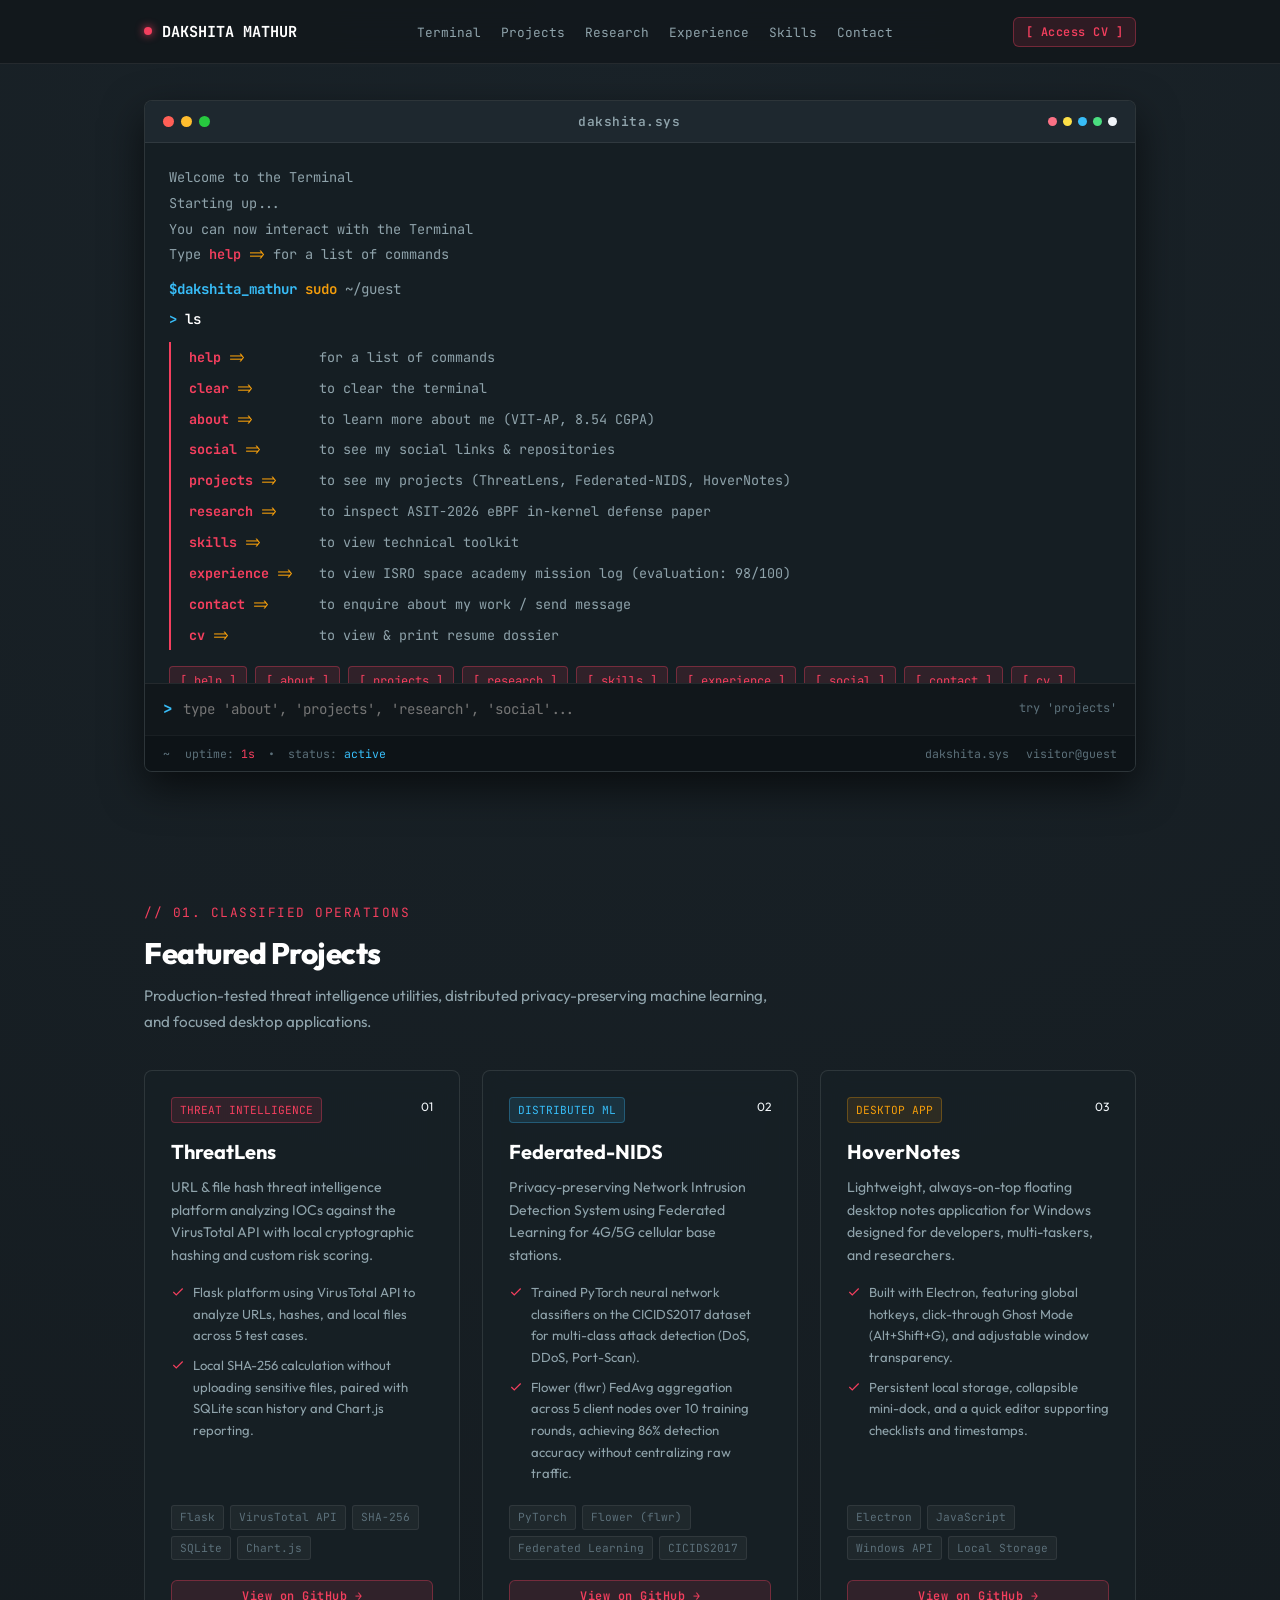
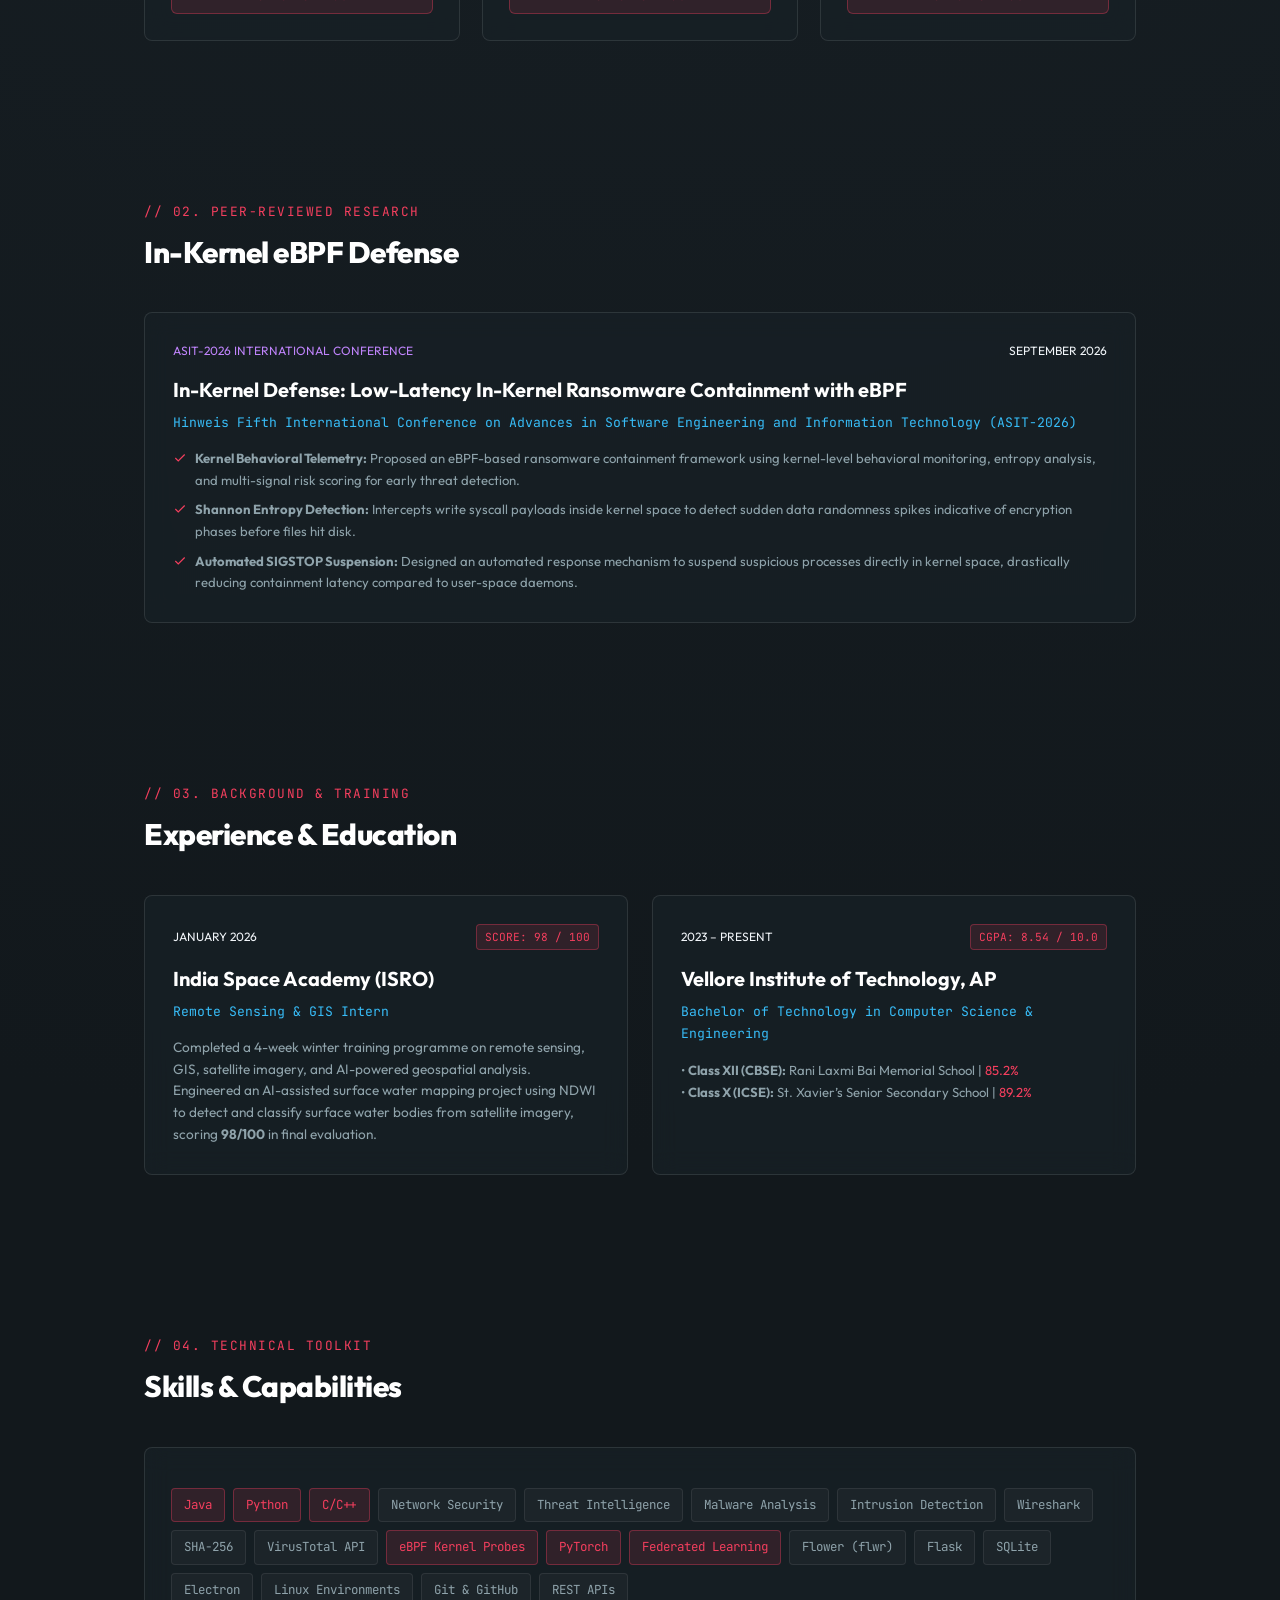
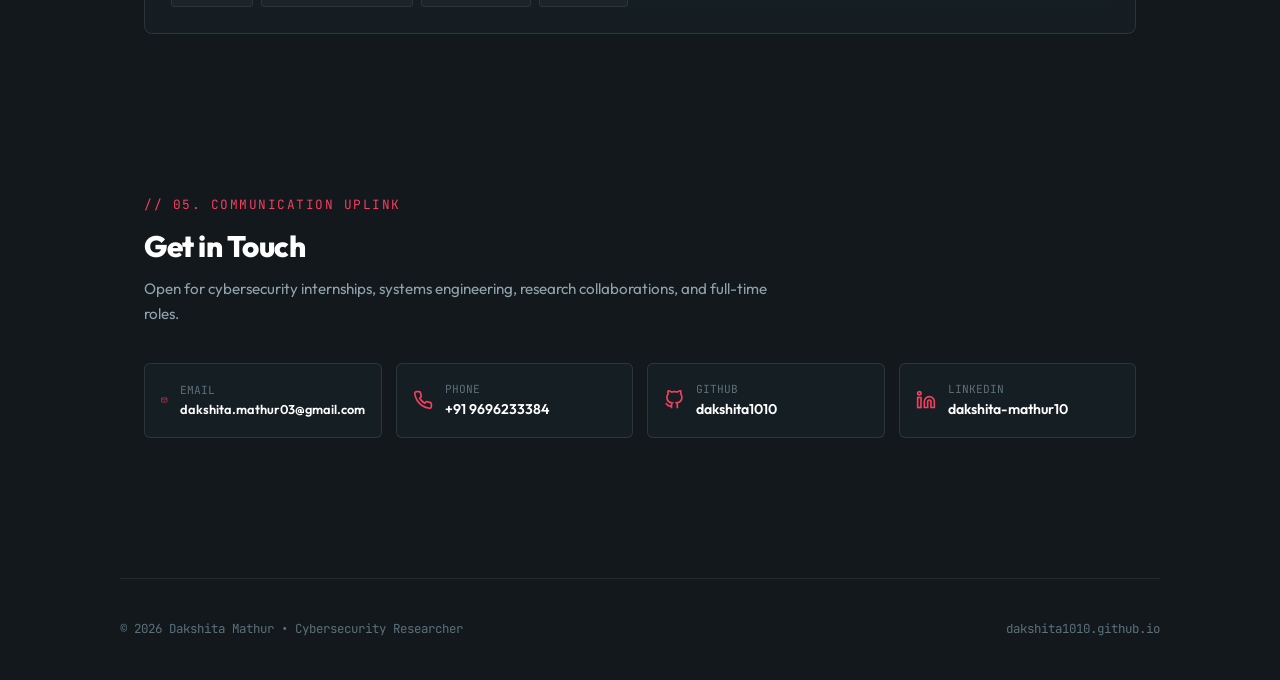
==== commit 8877e214: "style: Switch to dark graphite grey and coral red theme matching reference image (no green)" ====
--- a/index.html
+++ b/index.html
@@ -5,7 +5,7 @@
   <meta name="viewport" content="width=device-width, initial-scale=1.0" />
   <title>Dakshita Mathur | Cybersecurity Researcher & Systems Developer</title>
   <meta name="description" content="Portfolio of Dakshita Mathur: Cybersecurity researcher, eBPF in-kernel defense author (ASIT-2026), ThreatLens architect, and Federated Learning NIDS developer." />
-  <meta name="theme-color" content="#0b0f19" />
+  <meta name="theme-color" content="#12181c" />
 
   <!-- Google Fonts: JetBrains Mono & Outfit -->
   <link rel="preconnect" href="https://fonts.googleapis.com" />
@@ -47,110 +47,132 @@
 
   <main>
     <!-- =========================================================================
-         1. HERO: SLEEK CENTERED TERMINAL (DESIGNBY.CC STYLE)
+         1. HERO: TERMINAL (MATCHING REFERENCE IMAGE IN GRAPHITE & CORAL RED)
          ========================================================================= -->
     <section class="terminal-wrapper" id="hero-terminal">
       <div class="container">
         <div class="terminal-box">
-          <!-- Window Header Bar -->
+          <!-- Window Header Bar Matching Reference Image -->
           <div class="terminal-topbar">
+            <!-- Left Dots -->
             <div class="window-dots">
               <span class="dot red"></span>
               <span class="dot yellow"></span>
               <span class="dot green"></span>
             </div>
+
+            <!-- Centered Title -->
             <div class="window-title font-mono">
-              dakshita@soc: ~ (zsh)
-            </div>
-            <div class="term-top-action font-mono" onclick="window.runTermCmd('/clear')">
-              clear
+              dakshita.sys
+            </div>
+
+            <!-- Right Dots (Matching Image) -->
+            <div class="right-dots">
+              <span class="mini-dot p1"></span>
+              <span class="mini-dot p2"></span>
+              <span class="mini-dot p3"></span>
+              <span class="mini-dot p4"></span>
+              <span class="mini-dot p5"></span>
             </div>
           </div>
 
           <!-- Screen Buffer -->
           <div class="terminal-screen" id="terminal-screen">
-            <!-- ASCII Header & Briefing -->
-            <div class="terminal-banner-text font-mono">
-&lt; DAKSHITA  MATHUR /&gt;
-======================
-            </div>
-
-            <div class="terminal-intro-block">
-              <div class="term-role-headline">
-                Cybersecurity Researcher &bull; Systems Developer &bull; ML Practitioner
+            <!-- Startup Message (Directly Matching Reference Image) -->
+            <div class="term-startup-msg font-mono">
+              <div>Welcome to the Terminal</div>
+              <div style="margin: 4px 0;">Starting up...</div>
+              <div>You can now interact with the Terminal</div>
+              <div style="margin: 4px 0;">
+                Type <span class="term-cmd-highlight">help</span> <span class="term-arrow">=&gt;</span> for a list of commands
               </div>
-              <div class="term-role-sub">
-                B.Tech Computer Science @ <strong>VIT-AP (CGPA: 8.54/10)</strong> &bull; ASIT-2026 In-Kernel Defense Author
-              </div>
-              <div class="term-help-guide font-mono">
-                Good evening. Type <span style="color:var(--accent-green); font-weight:700;">'/help'</span> or click the command pills below to explore.
-              </div>
-
-              <!-- Clickable Directive Pills -->
-              <div class="term-pills-cluster">
-                <span class="term-pill-btn" data-cmd="/help">[ /help ]</span>
-                <span class="term-pill-btn" data-cmd="/about">[ /about ]</span>
-                <span class="term-pill-btn" data-cmd="/projects">[ /projects ]</span>
-                <span class="term-pill-btn" data-cmd="/research">[ /research ]</span>
-                <span class="term-pill-btn" data-cmd="/skills">[ /skills ]</span>
-                <span class="term-pill-btn" data-cmd="/experience">[ /experience ]</span>
-                <span class="term-pill-btn" data-cmd="/contact">[ /contact ]</span>
-                <span class="term-pill-btn" data-cmd="/cv">[ /cv ]</span>
-                <span class="term-pill-btn" data-cmd="/clear">[ /clear ]</span>
-              </div>
-            </div>
-
-            <!-- Initial Help Output (Immediately readable) -->
+            </div>
+
+            <!-- Shell Prompt Line -->
+            <div class="term-auth-prompt font-mono">
+              <span class="auth-user">$dakshita_mathur</span> <span class="auth-sudo">sudo</span> <span class="auth-path">~/guest</span>
+            </div>
             <div class="term-line-executed">
-              <span class="term-symbol">$</span>
-              <span>/help</span>
-            </div>
+              <span class="term-symbol">&gt;</span>
+              <span style="color:#fff;">ls</span>
+            </div>
+
+            <!-- Pre-rendered Directives Table (Matching Image Format) -->
             <div class="term-output-panel">
-              <div style="color:#fff; font-weight:700; margin-bottom:4px;">Available directives:</div>
-              <table class="term-simple-table">
-                <tr>
-                  <td style="width:120px;"><span style="color:var(--accent-green); font-weight:600; cursor:pointer;" onclick="window.runTermCmd('/about')">/about</span></td>
-                  <td style="color:var(--text-muted);">operator profile & academic pedigree (VIT-AP 8.54 CGPA)</td>
-                </tr>
-                <tr>
-                  <td><span style="color:var(--accent-green); font-weight:600; cursor:pointer;" onclick="window.runTermCmd('/projects')">/projects</span></td>
-                  <td style="color:var(--text-muted);">featured projects (ThreatLens, Federated-NIDS, HoverNotes)</td>
-                </tr>
-                <tr>
-                  <td><span style="color:var(--accent-green); font-weight:600; cursor:pointer;" onclick="window.runTermCmd('/research')">/research</span></td>
-                  <td style="color:var(--text-muted);">ASIT-2026 paper: Low-Latency In-Kernel Ransomware Defense</td>
-                </tr>
-                <tr>
-                  <td><span style="color:var(--accent-green); font-weight:600; cursor:pointer;" onclick="window.runTermCmd('/skills')">/skills</span></td>
-                  <td style="color:var(--text-muted);">defensive & offensive technical toolkit</td>
-                </tr>
-                <tr>
-                  <td><span style="color:var(--accent-green); font-weight:600; cursor:pointer;" onclick="window.runTermCmd('/experience')">/experience</span></td>
-                  <td style="color:var(--text-muted);">ISRO space academy mission log (evaluation: 98/100)</td>
-                </tr>
-                <tr>
-                  <td><span style="color:var(--accent-green); font-weight:600; cursor:pointer;" onclick="window.runTermCmd('/contact')">/contact</span></td>
-                  <td style="color:var(--text-muted);">direct email, phone & social links</td>
+              <table class="term-cmd-table font-mono">
+                <tr>
+                  <td style="width:130px;"><span class="cmd-name" onclick="window.runTermCmd('help')">help</span> <span class="term-arrow">=&gt;</span></td>
+                  <td class="cmd-desc">for a list of commands</td>
+                </tr>
+                <tr>
+                  <td><span class="cmd-name" onclick="window.runTermCmd('clear')">clear</span> <span class="term-arrow">=&gt;</span></td>
+                  <td class="cmd-desc">to clear the terminal</td>
+                </tr>
+                <tr>
+                  <td><span class="cmd-name" onclick="window.runTermCmd('about')">about</span> <span class="term-arrow">=&gt;</span></td>
+                  <td class="cmd-desc">to learn more about me (VIT-AP, 8.54 CGPA)</td>
+                </tr>
+                <tr>
+                  <td><span class="cmd-name" onclick="window.runTermCmd('social')">social</span> <span class="term-arrow">=&gt;</span></td>
+                  <td class="cmd-desc">to see my social links & repositories</td>
+                </tr>
+                <tr>
+                  <td><span class="cmd-name" onclick="window.runTermCmd('projects')">projects</span> <span class="term-arrow">=&gt;</span></td>
+                  <td class="cmd-desc">to see my projects (ThreatLens, Federated-NIDS, HoverNotes)</td>
+                </tr>
+                <tr>
+                  <td><span class="cmd-name" onclick="window.runTermCmd('research')">research</span> <span class="term-arrow">=&gt;</span></td>
+                  <td class="cmd-desc">to inspect ASIT-2026 eBPF in-kernel defense paper</td>
+                </tr>
+                <tr>
+                  <td><span class="cmd-name" onclick="window.runTermCmd('skills')">skills</span> <span class="term-arrow">=&gt;</span></td>
+                  <td class="cmd-desc">to view technical toolkit</td>
+                </tr>
+                <tr>
+                  <td><span class="cmd-name" onclick="window.runTermCmd('experience')">experience</span> <span class="term-arrow">=&gt;</span></td>
+                  <td class="cmd-desc">to view ISRO space academy mission log (evaluation: 98/100)</td>
+                </tr>
+                <tr>
+                  <td><span class="cmd-name" onclick="window.runTermCmd('contact')">contact</span> <span class="term-arrow">=&gt;</span></td>
+                  <td class="cmd-desc">to enquire about my work / send message</td>
+                </tr>
+                <tr>
+                  <td><span class="cmd-name" onclick="window.runTermCmd('cv')">cv</span> <span class="term-arrow">=&gt;</span></td>
+                  <td class="cmd-desc">to view & print resume dossier</td>
                 </tr>
               </table>
             </div>
 
-            <!-- Execution Logs -->
+            <!-- Quick Clickable Pills -->
+            <div class="term-pills-cluster">
+              <span class="term-pill-btn" data-cmd="help">[ help ]</span>
+              <span class="term-pill-btn" data-cmd="about">[ about ]</span>
+              <span class="term-pill-btn" data-cmd="projects">[ projects ]</span>
+              <span class="term-pill-btn" data-cmd="research">[ research ]</span>
+              <span class="term-pill-btn" data-cmd="skills">[ skills ]</span>
+              <span class="term-pill-btn" data-cmd="experience">[ experience ]</span>
+              <span class="term-pill-btn" data-cmd="social">[ social ]</span>
+              <span class="term-pill-btn" data-cmd="contact">[ contact ]</span>
+              <span class="term-pill-btn" data-cmd="cv">[ cv ]</span>
+              <span class="term-pill-btn" data-cmd="clear">[ clear ]</span>
+            </div>
+
+            <!-- Dynamic Execution Logs -->
             <div class="terminal-log-flow" id="terminal-log-flow"></div>
           </div>
 
-          <!-- Bottom Input Row -->
+          <!-- Bottom Input Row (Matching Prompt) -->
           <div class="terminal-input-bar">
-            <span class="terminal-prompt-sym font-mono">$</span>
+            <span class="terminal-prompt-sym font-mono">&gt;</span>
             <input 
               type="text" 
               id="terminal-input" 
               class="terminal-input-core" 
-              placeholder="type '/about', '/projects', '/research'..." 
+              placeholder="type 'about', 'projects', 'research', 'social'..." 
               autocomplete="off" 
               spellcheck="false" 
             />
-            <span class="terminal-input-hint font-mono">try /projects</span>
+            <span class="terminal-input-hint font-mono">try 'projects'</span>
           </div>
 
           <!-- Bottom Status Bar -->
@@ -159,11 +181,11 @@
               <span>~</span>
               <span style="margin-left:8px;">uptime: <span class="term-highlight-tag" id="term-uptime">0s</span></span>
               <span style="margin: 0 6px;">&bull;</span>
-              <span>signal: <span class="term-highlight-tag">stable</span></span>
-            </div>
-            <div>
-              <span>dakshita-soc v2.6</span>
-              <span style="margin-left:10px;">visitor@terminal</span>
+              <span>status: <span style="color:var(--accent-cyan);">active</span></span>
+            </div>
+            <div>
+              <span>dakshita.sys</span>
+              <span style="margin-left:10px; color:var(--text-dim);">visitor@guest</span>
             </div>
           </div>
         </div>
@@ -171,7 +193,7 @@
     </section>
 
     <!-- =========================================================================
-         2. FEATURED PROJECTS (CLEAN, SPACIOUS CARDS)
+         2. FEATURED PROJECTS (GREY & RED THEME)
          ========================================================================= -->
     <section class="section-spacing" id="projects">
       <div class="container">
@@ -259,7 +281,7 @@
           <div class="project-box cyber-card">
             <div>
               <div class="project-top-row">
-                <span class="project-tag" style="color:var(--accent-amber); background:rgba(251,191,36,0.1); border-color:rgba(251,191,36,0.3);">DESKTOP APP</span>
+                <span class="project-tag" style="color:var(--accent-amber); background:rgba(245,158,11,0.1); border-color:rgba(245,158,11,0.3);">DESKTOP APP</span>
                 <span class="font-mono text-dim" style="font-size:0.75rem;">03</span>
               </div>
               <h3 class="project-title">HoverNotes</h3>
@@ -366,8 +388,8 @@
             <h3 class="detail-card-title">Vellore Institute of Technology, AP</h3>
             <div class="detail-card-sub">Bachelor of Technology in Computer Science & Engineering</div>
             <div style="font-size:0.82rem; color:var(--text-muted); line-height:1.7;">
-              • <strong>Class XII (CBSE):</strong> Rani Laxmi Bai Memorial School | <span style="color:var(--accent-green)">85.2%</span><br>
-              • <strong>Class X (ICSE):</strong> St. Xavier’s Senior Secondary School | <span style="color:var(--accent-green)">89.2%</span>
+              • <strong>Class XII (CBSE):</strong> Rani Laxmi Bai Memorial School | <span style="color:var(--accent-red)">85.2%</span><br>
+              • <strong>Class X (ICSE):</strong> St. Xavier’s Senior Secondary School | <span style="color:var(--accent-red)">89.2%</span>
             </div>
           </div>
         </div>
@@ -469,7 +491,7 @@
        CLEAN FOOTER
        ========================================================================= -->
   <footer class="clean-footer container">
-    <div>&copy; 2026 Dakshita Mathur &bull; Cybersecurity & ML</div>
+    <div>&copy; 2026 Dakshita Mathur &bull; Cybersecurity Researcher</div>
     <div class="font-mono">dakshita1010.github.io</div>
   </footer>
 
@@ -565,7 +587,7 @@
       <div class="resume-item-block">
         <div class="resume-item-top">
           <span>ThreatLens – URL & File Hash Threat Intelligence Platform</span>
-          <span><a href="https://github.com/dakshita1010/ThreatLens" target="_blank" style="color:var(--accent-green);">GitHub</a></span>
+          <span><a href="https://github.com/dakshita1010/ThreatLens" target="_blank" style="color:var(--accent-red);">GitHub</a></span>
         </div>
         <ul class="resume-item-bullets">
           <li>Built a Flask-based threat intelligence platform using the VirusTotal API to analyze URLs, file hashes, and local files, with successful end-to-end testing across 5 test cases.</li>
@@ -576,7 +598,7 @@
       <div class="resume-item-block">
         <div class="resume-item-top">
           <span>Federated-NIDS – Privacy-Preserving Network Intrusion Detection System</span>
-          <span><a href="https://github.com/maplelattte/federated-nids" target="_blank" style="color:var(--accent-green);">GitHub</a></span>
+          <span><a href="https://github.com/maplelattte/federated-nids" target="_blank" style="color:var(--accent-red);">GitHub</a></span>
         </div>
         <ul class="resume-item-bullets">
           <li>Built a privacy-preserving NIDS using Federated Learning, training models across distributed clients without centralizing raw network traffic, achieving 86% detection accuracy.</li>
@@ -587,7 +609,7 @@
       <div class="resume-item-block">
         <div class="resume-item-top">
           <span>HoverNotes – Always-on-Top Desktop Notes Application</span>
-          <span><a href="https://github.com/dakshita1010/hover-notes" target="_blank" style="color:var(--accent-green);">GitHub</a></span>
+          <span><a href="https://github.com/dakshita1010/hover-notes" target="_blank" style="color:var(--accent-red);">GitHub</a></span>
         </div>
         <ul class="resume-item-bullets">
           <li>Developed an Electron-based Windows desktop application with global hotkeys, click-through ghost mode (Alt+Shift+G), adjustable transparency, and multi-note tab management.</li>
@@ -598,12 +620,12 @@
       <!-- Technical Skills -->
       <div class="resume-section-title">// TECHNICAL SKILLS</div>
       <div style="font-family:var(--font-mono); font-size:0.85rem; color:var(--text-muted); line-height:1.7;">
-        <div><strong style="color:var(--accent-green);">Languages:</strong> Java, Python, C/C++</div>
-        <div><strong style="color:var(--accent-green);">Cybersecurity:</strong> Network Security, Threat Intelligence, Malware Analysis, Intrusion Detection</div>
-        <div><strong style="color:var(--accent-green);">Security / Networking:</strong> Wireshark, SHA-256, VirusTotal, eBPF</div>
-        <div><strong style="color:var(--accent-green);">Machine Learning:</strong> PyTorch, Federated Learning, Flower (flwr)</div>
-        <div><strong style="color:var(--accent-green);">Development:</strong> Flask, SQLite, HTML5, CSS3, JavaScript, Electron</div>
-        <div><strong style="color:var(--accent-green);">Tools & Platforms:</strong> Git, GitHub, Linux Environments, REST APIs, JSON</div>
+        <div><strong style="color:var(--accent-red);">Languages:</strong> Java, Python, C/C++</div>
+        <div><strong style="color:var(--accent-red);">Cybersecurity:</strong> Network Security, Threat Intelligence, Malware Analysis, Intrusion Detection</div>
+        <div><strong style="color:var(--accent-red);">Security / Networking:</strong> Wireshark, SHA-256, VirusTotal, eBPF</div>
+        <div><strong style="color:var(--accent-red);">Machine Learning:</strong> PyTorch, Federated Learning, Flower (flwr)</div>
+        <div><strong style="color:var(--accent-red);">Development:</strong> Flask, SQLite, HTML5, CSS3, JavaScript, Electron</div>
+        <div><strong style="color:var(--accent-red);">Tools & Platforms:</strong> Git, GitHub, Linux Environments, REST APIs, JSON</div>
       </div>
     </div>
   </div>
--- a/css/cyber-theme.css
+++ b/css/cyber-theme.css
@@ -1,37 +1,39 @@
 /* ==========================================================================
-   MINIMALIST CYBER THEME - CLEAN, SPACIOUS & ELEGANT
-   Target: Dakshita Mathur - Portfolio
+   GREY & RED THEME (GRAPHITE / SLATE & CORAL RED)
+   Target: Dakshita Mathur - Portfolio (Zero Green)
    ========================================================================== */
 
 :root {
-  /* Clean Dark Palette (Soft Obsidian & Deep Slate) */
-  --bg-primary: #0b0f19;
-  --bg-secondary: #111726;
-  --bg-card: rgba(17, 23, 38, 0.7);
-  --bg-card-hover: rgba(22, 30, 48, 0.9);
-  --bg-terminal: #080c14;
-  --bg-input: #05080f;
+  /* Graphite & Slate Grey Palette */
+  --bg-primary: #12181c;
+  --bg-secondary: #172026;
+  --bg-card: rgba(23, 32, 38, 0.75);
+  --bg-card-hover: rgba(30, 42, 50, 0.9);
+  --bg-terminal: #151e23;
+  --bg-terminal-top: #1e282f;
+  --bg-input: #11171b;
 
-  /* Refined Cyber Accents */
-  --accent-green: #00e676;
-  --accent-green-dim: rgba(0, 230, 118, 0.1);
-  --accent-green-glow: rgba(0, 230, 118, 0.25);
+  /* Red & Coral Accents (From Image Reference) */
+  --accent-red: #f43f5e;
+  --accent-red-bright: #fb7185;
+  --accent-red-dim: rgba(244, 63, 94, 0.12);
+  --accent-red-glow: rgba(244, 63, 94, 0.3);
   
+  /* Cool Slate Cyan & Amber */
   --accent-cyan: #38bdf8;
-  --accent-cyan-dim: rgba(56, 189, 248, 0.1);
-
+  --accent-cyan-dim: rgba(56, 189, 248, 0.12);
+  --accent-amber: #f59e0b;
   --accent-purple: #c084fc;
-  --accent-amber: #fbbf24;
 
   /* Typography Colors */
-  --text-main: #f8fafc;
-  --text-muted: #94a3b8;
-  --text-dim: #64748b;
+  --text-main: #f1f5f9;
+  --text-muted: #8fa3ab;
+  --text-dim: #5c707a;
 
   /* Borders */
   --border-subtle: rgba(255, 255, 255, 0.08);
   --border-card: rgba(255, 255, 255, 0.1);
-  --border-accent: rgba(0, 230, 118, 0.3);
+  --border-accent: rgba(244, 63, 94, 0.35);
 
   /* Fonts */
   --font-mono: 'JetBrains Mono', 'Fira Code', monospace;
@@ -57,7 +59,7 @@
 body {
   min-height: 100vh;
   position: relative;
-  background: radial-gradient(circle at 50% 0%, #151d30 0%, var(--bg-primary) 70%);
+  background: radial-gradient(circle at 50% 0%, #1a2329 0%, var(--bg-primary) 70%);
   line-height: 1.65;
   -webkit-font-smoothing: antialiased;
 }
@@ -71,15 +73,15 @@
   background: var(--bg-primary);
 }
 ::-webkit-scrollbar-thumb {
-  background: #1e293b;
+  background: #25333a;
   border-radius: 3px;
 }
 ::-webkit-scrollbar-thumb:hover {
-  background: var(--accent-green);
+  background: var(--accent-red);
 }
 
 ::selection {
-  background: var(--accent-green-dim);
+  background: var(--accent-red-dim);
   color: #fff;
 }
 
@@ -94,7 +96,7 @@
   padding: 80px 0;
 }
 
-/* Clean Section Headers */
+/* Section Title Headers */
 .section-title-wrap {
   margin-bottom: 36px;
 }
@@ -102,7 +104,7 @@
 .section-pretitle {
   font-family: var(--font-mono);
   font-size: 0.8rem;
-  color: var(--accent-green);
+  color: var(--accent-red);
   letter-spacing: 1.5px;
   text-transform: uppercase;
   margin-bottom: 6px;
@@ -125,7 +127,7 @@
   max-width: 650px;
 }
 
-/* Buttons */
+/* Cyber Buttons */
 .cyber-btn {
   font-family: var(--font-mono);
   font-size: 0.8rem;
@@ -140,15 +142,15 @@
   cursor: pointer;
   border-radius: 6px;
   border: 1px solid var(--border-accent);
-  background: var(--accent-green-dim);
-  color: var(--accent-green);
+  background: var(--accent-red-dim);
+  color: var(--accent-red);
   transition: all 0.2s ease;
 }
 
 .cyber-btn:hover {
-  background: var(--accent-green);
-  color: #000;
-  box-shadow: 0 0 15px var(--accent-green-glow);
+  background: var(--accent-red);
+  color: #fff;
+  box-shadow: 0 0 15px var(--accent-red-glow);
   transform: translateY(-1px);
 }
 
@@ -158,9 +160,9 @@
   color: var(--text-muted);
 }
 .cyber-btn-outline:hover {
-  border-color: var(--accent-green);
+  border-color: var(--accent-red);
   color: #fff;
-  background: rgba(255, 255, 255, 0.08);
+  background: rgba(244, 63, 94, 0.1);
 }
 
 .cyber-btn-sm {
@@ -178,7 +180,7 @@
 }
 
 .cyber-card:hover {
-  border-color: rgba(255, 255, 255, 0.2);
+  border-color: rgba(244, 63, 94, 0.25);
   background: var(--bg-card-hover);
   transform: translateY(-2px);
 }
@@ -189,6 +191,6 @@
   height: 8px;
   border-radius: 50%;
   display: inline-block;
-  background: var(--accent-green);
-  box-shadow: 0 0 8px var(--accent-green);
+  background: var(--accent-red);
+  box-shadow: 0 0 8px var(--accent-red);
 }
--- a/css/terminal.css
+++ b/css/terminal.css
@@ -1,5 +1,5 @@
 /* ==========================================================================
-   CLEAN MINIMALIST TERMINAL (DESIGNBY.CC & <ZAFAR/> INSPIRED)
+   GREY & RED TERMINAL (MATCHING REFERENCE IMAGE)
    ========================================================================== */
 
 .terminal-wrapper {
@@ -21,14 +21,14 @@
 }
 
 .terminal-box:focus-within {
-  border-color: rgba(0, 230, 118, 0.4);
-}
-
-/* Header */
+  border-color: rgba(244, 63, 94, 0.4);
+}
+
+/* Header Bar Matching Image */
 .terminal-topbar {
-  background: #0d121c;
+  background: var(--bg-terminal-top);
   border-bottom: 1px solid var(--border-subtle);
-  padding: 12px 18px;
+  padding: 10px 18px;
   display: flex;
   align-items: center;
   justify-content: space-between;
@@ -49,79 +49,113 @@
 .dot.yellow { background: #ffbd2e; }
 .dot.green { background: #27c93f; }
 
+.right-dots {
+  display: flex;
+  align-items: center;
+  gap: 6px;
+}
+.mini-dot {
+  width: 9px;
+  height: 9px;
+  border-radius: 50%;
+}
+.mini-dot.p1 { background: #fb7185; }
+.mini-dot.p2 { background: #fde047; }
+.mini-dot.p3 { background: #38bdf8; }
+.mini-dot.p4 { background: #4ade80; }
+.mini-dot.p5 { background: #f1f5f9; }
+
 .window-title {
-  font-size: 0.78rem;
-  color: var(--text-dim);
+  font-size: 0.8rem;
+  color: var(--text-muted);
   letter-spacing: 0.5px;
-}
-
-.term-top-action {
-  font-size: 0.72rem;
-  color: var(--text-dim);
-  cursor: pointer;
-  transition: color 0.15s ease;
-}
-.term-top-action:hover {
-  color: var(--accent-green);
-}
-
-/* Body / Screen */
+  font-weight: 600;
+}
+
+/* Screen */
 .terminal-screen {
   padding: 24px;
-  min-height: 380px;
-  max-height: 520px;
+  min-height: 400px;
+  max-height: 540px;
   overflow-y: auto;
   font-size: 0.88rem;
-  line-height: 1.65;
+  line-height: 1.7;
   color: #cbd5e1;
 }
 
-.terminal-banner-text {
-  color: var(--accent-green);
-  font-size: 0.82rem;
-  white-space: pre-wrap;
-  margin-bottom: 14px;
-  font-weight: 700;
-  user-select: none;
-}
-
-.terminal-intro-block {
-  margin-bottom: 20px;
-  border-bottom: 1px solid rgba(255, 255, 255, 0.06);
-  padding-bottom: 18px;
-}
-
-.term-role-headline {
-  font-size: 1.05rem;
-  font-weight: 700;
-  color: #fff;
-  margin-bottom: 4px;
-}
-
-.term-role-sub {
+.term-startup-msg {
   color: var(--text-muted);
   font-size: 0.85rem;
   margin-bottom: 12px;
-}
-
-.term-help-guide {
-  font-size: 0.8rem;
-  color: var(--text-dim);
-}
-
-/* Clickable Pills */
+  line-height: 1.6;
+}
+
+.term-cmd-highlight {
+  color: var(--accent-red);
+  font-weight: 600;
+}
+
+.term-arrow {
+  color: var(--accent-amber);
+}
+
+/* Shell Prompt Line (e.g. $dakshita_mathur sudo ~/guest) */
+.term-auth-prompt {
+  margin: 12px 0 6px;
+  font-size: 0.88rem;
+}
+.auth-user {
+  color: var(--accent-cyan);
+  font-weight: 700;
+}
+.auth-sudo {
+  color: var(--accent-amber);
+  font-weight: 600;
+}
+.auth-path {
+  color: var(--text-muted);
+}
+
+/* Interactive Directives Table (Matching Image Format) */
+.term-cmd-table {
+  width: 100%;
+  border-collapse: collapse;
+  margin: 10px 0 16px;
+  font-size: 0.84rem;
+}
+
+.term-cmd-table td {
+  padding: 4px 6px;
+}
+
+.cmd-name {
+  color: var(--accent-red);
+  font-weight: 700;
+  cursor: pointer;
+  white-space: nowrap;
+}
+.cmd-name:hover {
+  text-decoration: underline;
+  color: var(--accent-red-bright);
+}
+
+.cmd-desc {
+  color: var(--text-muted);
+}
+
+/* Clickable Pills in Terminal */
 .term-pills-cluster {
   display: flex;
   flex-wrap: wrap;
   gap: 8px;
-  margin-top: 14px;
+  margin: 14px 0 16px;
 }
 
 .term-pill-btn {
   font-family: var(--font-mono);
   font-size: 0.76rem;
-  color: var(--accent-green);
-  background: var(--accent-green-dim);
+  color: var(--accent-red);
+  background: var(--accent-red-dim);
   border: 1px solid var(--border-accent);
   padding: 4px 10px;
   border-radius: 4px;
@@ -131,12 +165,12 @@
 }
 
 .term-pill-btn:hover {
-  background: var(--accent-green);
-  color: #000;
+  background: var(--accent-red);
+  color: #fff;
   transform: translateY(-1px);
 }
 
-/* Log & Outputs */
+/* Log Outputs */
 .terminal-log-flow {
   display: flex;
   flex-direction: column;
@@ -151,13 +185,14 @@
 }
 
 .term-symbol {
-  color: var(--accent-green);
+  color: var(--accent-cyan);
+  font-weight: 700;
 }
 
 .term-output-panel {
   margin-top: 6px;
   padding-left: 12px;
-  border-left: 2px solid var(--accent-green);
+  border-left: 2px solid var(--accent-red);
 }
 
 .term-output-panel.error {
@@ -165,21 +200,9 @@
   color: #fca5a5;
 }
 
-.term-simple-table {
-  width: 100%;
-  border-collapse: collapse;
-  margin: 8px 0;
-  font-size: 0.82rem;
-}
-
-.term-simple-table td {
-  padding: 5px 8px;
-  border-bottom: 1px solid rgba(255, 255, 255, 0.04);
-}
-
-/* Input Row */
+/* Input Bar */
 .terminal-input-bar {
-  background: #090d16;
+  background: var(--bg-input);
   border-top: 1px solid var(--border-subtle);
   padding: 12px 18px;
   display: flex;
@@ -188,7 +211,7 @@
 }
 
 .terminal-prompt-sym {
-  color: var(--accent-green);
+  color: var(--accent-cyan);
   font-weight: 700;
 }
 
@@ -200,7 +223,7 @@
   color: #fff;
   font-family: var(--font-mono);
   font-size: 0.88rem;
-  caret-color: var(--accent-green);
+  caret-color: var(--accent-red);
 }
 
 .terminal-input-hint {
@@ -211,7 +234,7 @@
 
 /* Bottom Status Bar */
 .terminal-footer-strip {
-  background: #060910;
+  background: #0d1317;
   border-top: 1px solid rgba(255, 255, 255, 0.05);
   padding: 8px 18px;
   display: flex;
@@ -222,5 +245,5 @@
 }
 
 .term-highlight-tag {
-  color: var(--accent-green);
-}
+  color: var(--accent-red);
+}
--- a/css/components.css
+++ b/css/components.css
@@ -1,9 +1,9 @@
 /* ==========================================================================
-   MINIMALIST COMPONENTS - CLEAN CARDS, NAV & MODAL
+   MINIMALIST COMPONENTS - GREY & RED THEME (ZERO GREEN)
    ========================================================================== */
 
 /* --------------------------------------------------------------------------
-   1. MINIMALIST TOP NAVBAR
+   1. TOP NAVBAR
    -------------------------------------------------------------------------- */
 .clean-navbar {
   position: fixed;
@@ -11,7 +11,7 @@
   left: 0;
   width: 100%;
   height: 64px;
-  background: rgba(11, 15, 25, 0.88);
+  background: rgba(18, 24, 28, 0.9);
   backdrop-filter: blur(16px);
   border-bottom: 1px solid var(--border-subtle);
   z-index: 1000;
@@ -53,7 +53,7 @@
 }
 
 .clean-nav-link:hover {
-  color: var(--accent-green);
+  color: var(--accent-red);
 }
 
 /* --------------------------------------------------------------------------
@@ -84,8 +84,8 @@
   font-size: 0.7rem;
   padding: 3px 8px;
   border-radius: 4px;
-  background: var(--accent-green-dim);
-  color: var(--accent-green);
+  background: var(--accent-red-dim);
+  color: var(--accent-red);
   border: 1px solid var(--border-accent);
 }
 
@@ -119,7 +119,7 @@
 }
 
 .project-bullets li svg {
-  color: var(--accent-green);
+  color: var(--accent-red);
   flex-shrink: 0;
   margin-top: 3px;
 }
@@ -201,13 +201,13 @@
 }
 
 .skill-pill.highlight {
-  color: var(--accent-green);
+  color: var(--accent-red);
   border-color: var(--border-accent);
-  background: var(--accent-green-dim);
+  background: var(--accent-red-dim);
 }
 
 .skill-pill:hover {
-  border-color: var(--accent-green);
+  border-color: var(--accent-red);
   color: #fff;
 }
 
@@ -235,12 +235,12 @@
 }
 
 .contact-link-item:hover {
-  border-color: var(--accent-green);
+  border-color: var(--accent-red);
   transform: translateY(-2px);
 }
 
 .contact-link-item svg {
-  color: var(--accent-green);
+  color: var(--accent-red);
 }
 
 .contact-item-label {
@@ -276,7 +276,7 @@
   left: 0;
   width: 100%;
   height: 100%;
-  background: rgba(5, 8, 15, 0.9);
+  background: rgba(14, 20, 24, 0.9);
   backdrop-filter: blur(12px);
   z-index: 2000;
   display: none;
@@ -290,7 +290,7 @@
 }
 
 .modal-box {
-  background: #0e1422;
+  background: #162026;
   border: 1px solid var(--border-card);
   box-shadow: 0 20px 60px rgba(0, 0, 0, 0.8);
   width: 100%;
@@ -320,11 +320,11 @@
 }
 .modal-close-btn:hover {
   color: #fff;
-  border-color: var(--accent-green);
+  border-color: var(--accent-red);
 }
 
 .resume-modal-header {
-  border-bottom: 2px solid var(--accent-green);
+  border-bottom: 2px solid var(--accent-red);
   padding-bottom: 16px;
   margin-bottom: 24px;
   display: flex;
@@ -353,7 +353,7 @@
 .resume-section-title {
   font-family: var(--font-mono);
   font-size: 0.95rem;
-  color: var(--accent-green);
+  color: var(--accent-red);
   border-bottom: 1px solid var(--border-subtle);
   padding-bottom: 4px;
   margin: 20px 0 10px;
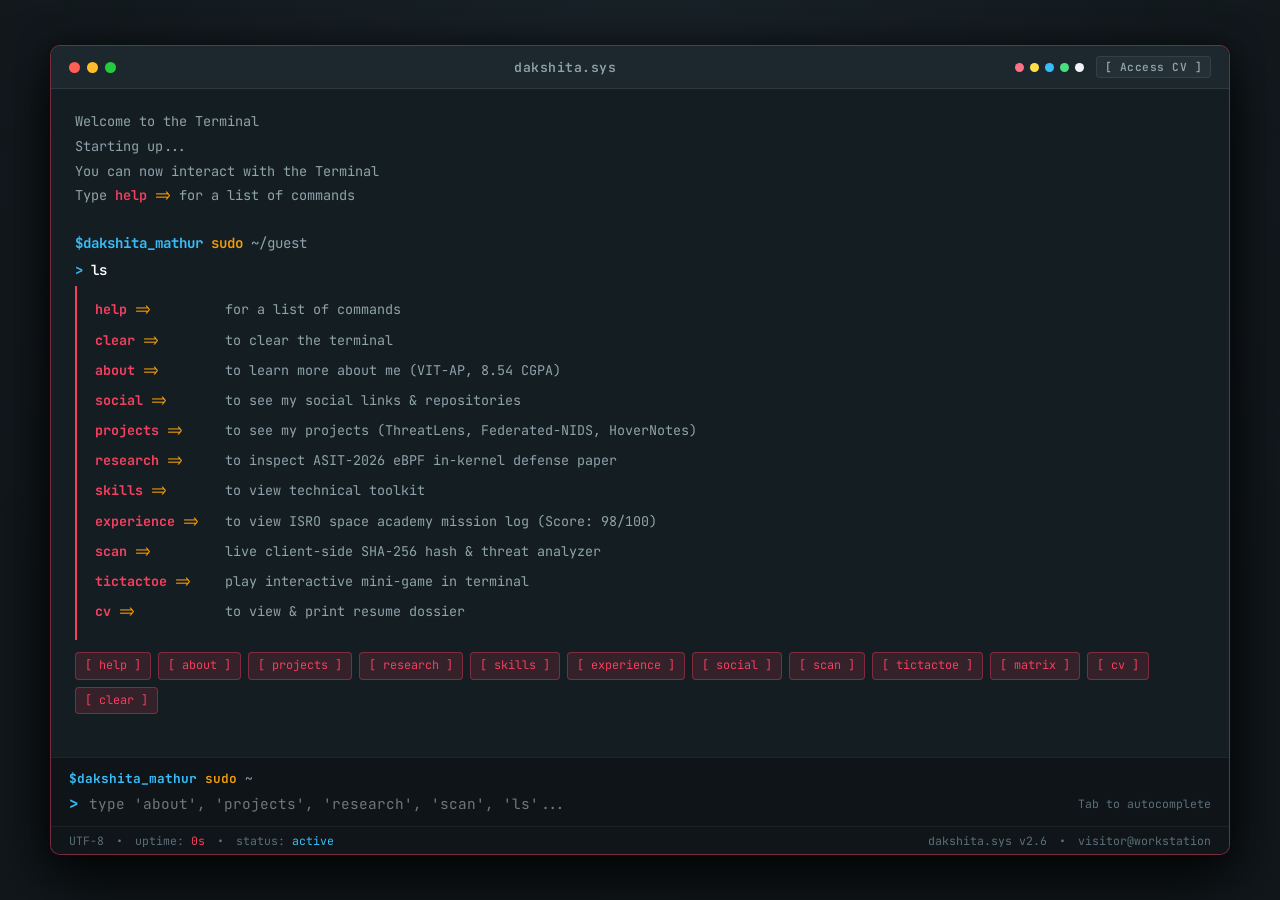
==== commit 162094dd: "feat: Convert portfolio into 100% immersive real terminal OS with VFS, live threat scanner, and TicT" ====
--- a/index.html
+++ b/index.html
@@ -3,14 +3,14 @@
 <head>
   <meta charset="UTF-8" />
   <meta name="viewport" content="width=device-width, initial-scale=1.0" />
-  <title>Dakshita Mathur | Cybersecurity Researcher & Systems Developer</title>
+  <title>Dakshita Mathur | Terminal Workstation</title>
   <meta name="description" content="Portfolio of Dakshita Mathur: Cybersecurity researcher, eBPF in-kernel defense author (ASIT-2026), ThreatLens architect, and Federated Learning NIDS developer." />
-  <meta name="theme-color" content="#12181c" />
+  <meta name="theme-color" content="#11171b" />
 
   <!-- Google Fonts: JetBrains Mono & Outfit -->
   <link rel="preconnect" href="https://fonts.googleapis.com" />
   <link rel="preconnect" href="https://fonts.gstatic.com" crossorigin />
-  <link href="https://fonts.googleapis.com/css2?family=JetBrains+Mono:wght@400;500;600;700;800&family=Outfit:wght@300;400;500;600;700;800&display=swap" rel="stylesheet" />
+  <link href="https://fonts.googleapis.com/css2?family=JetBrains+Mono:wght@400;500;600;700;800&family=Outfit:wght@400;500;600;700;800&display=swap" rel="stylesheet" />
 
   <!-- Stylesheets -->
   <link rel="stylesheet" href="css/cyber-theme.css" />
@@ -18,482 +18,170 @@
   <link rel="stylesheet" href="css/components.css" />
 </head>
 <body>
+  <!-- Background Matrix Rain Canvas -->
+  <canvas id="matrix-canvas"></canvas>
+
   <!-- =========================================================================
-       CLEAN TOP NAVBAR
+       IMMERSIVE REAL TERMINAL WORKSTATION (FULLSCREEN / OUT-OF-THE-BOX)
        ========================================================================= -->
-  <header class="clean-navbar">
-    <div class="container clean-nav-content">
-      <a href="#hero-terminal" class="clean-logo">
-        <span class="status-dot"></span>
-        <span>DAKSHITA MATHUR</span>
-      </a>
-
-      <nav>
-        <ul class="clean-nav-menu">
-          <li><a href="#hero-terminal" class="clean-nav-link">Terminal</a></li>
-          <li><a href="#projects" class="clean-nav-link">Projects</a></li>
-          <li><a href="#research" class="clean-nav-link">Research</a></li>
-          <li><a href="#experience" class="clean-nav-link">Experience</a></li>
-          <li><a href="#skills" class="clean-nav-link">Skills</a></li>
-          <li><a href="#contact" class="clean-nav-link">Contact</a></li>
-        </ul>
-      </nav>
-
-      <button class="cyber-btn cyber-btn-sm trigger-resume-modal">
-        [ Access CV ]
-      </button>
+  <div class="terminal-workstation">
+    <!-- 1. Window Header Bar (Matching Reference Image) -->
+    <header class="term-topbar">
+      <!-- Left Dots -->
+      <div class="window-dots-left">
+        <span class="dot red" title="Close Session" onclick="window.runTermCmd('clear')"></span>
+        <span class="dot yellow" title="Minimize"></span>
+        <span class="dot green" title="Toggle Fullscreen"></span>
+      </div>
+
+      <!-- Centered Title -->
+      <div class="term-title-center font-mono">
+        <span>dakshita.sys</span>
+      </div>
+
+      <!-- Right Pastel Dots & Quick Links -->
+      <div class="term-topbar-right">
+        <div class="pastel-dots-cluster">
+          <span class="pastel-dot d1"></span>
+          <span class="pastel-dot d2"></span>
+          <span class="pastel-dot d3"></span>
+          <span class="pastel-dot d4"></span>
+          <span class="pastel-dot d5"></span>
+        </div>
+
+        <button class="cyber-btn cyber-btn-outline trigger-resume-modal" style="padding:3px 8px; font-size:0.7rem;">
+          [ Access CV ]
+        </button>
+      </div>
+    </header>
+
+    <!-- 2. Terminal Screen Buffer -->
+    <div class="term-screen" id="terminal-screen">
+      <!-- Startup Greeting (Matching Reference Image) -->
+      <div class="term-intro-startup font-mono">
+        <div>Welcome to the Terminal</div>
+        <div style="margin: 3px 0;">Starting up...</div>
+        <div>You can now interact with the Terminal</div>
+        <div style="margin: 3px 0;">
+          Type <span class="cmd-highlight">help</span> <span class="term-arrow">=&gt;</span> for a list of commands
+        </div>
+      </div>
+
+      <!-- Initial Prompt Line -->
+      <div class="term-auth-prompt font-mono">
+        <span class="auth-user">$dakshita_mathur</span> <span class="auth-sudo">sudo</span> <span class="auth-path">~/guest</span>
+      </div>
+      <div class="term-executed-row font-mono">
+        <span class="term-prompt-chevron">&gt;</span>
+        <span style="color:#fff;">ls</span>
+      </div>
+
+      <!-- Pre-rendered Commands Table (Matching Reference Image) -->
+      <div class="term-output-card">
+        <table class="term-cmd-table font-mono">
+          <tr>
+            <td style="width:130px;"><span class="cmd-name" onclick="window.runTermCmd('help')">help</span> <span class="term-arrow">=&gt;</span></td>
+            <td class="cmd-desc">for a list of commands</td>
+          </tr>
+          <tr>
+            <td><span class="cmd-name" onclick="window.runTermCmd('clear')">clear</span> <span class="term-arrow">=&gt;</span></td>
+            <td class="cmd-desc">to clear the terminal</td>
+          </tr>
+          <tr>
+            <td><span class="cmd-name" onclick="window.runTermCmd('about')">about</span> <span class="term-arrow">=&gt;</span></td>
+            <td class="cmd-desc">to learn more about me (VIT-AP, 8.54 CGPA)</td>
+          </tr>
+          <tr>
+            <td><span class="cmd-name" onclick="window.runTermCmd('social')">social</span> <span class="term-arrow">=&gt;</span></td>
+            <td class="cmd-desc">to see my social links & repositories</td>
+          </tr>
+          <tr>
+            <td><span class="cmd-name" onclick="window.runTermCmd('projects')">projects</span> <span class="term-arrow">=&gt;</span></td>
+            <td class="cmd-desc">to see my projects (ThreatLens, Federated-NIDS, HoverNotes)</td>
+          </tr>
+          <tr>
+            <td><span class="cmd-name" onclick="window.runTermCmd('research')">research</span> <span class="term-arrow">=&gt;</span></td>
+            <td class="cmd-desc">to inspect ASIT-2026 eBPF in-kernel defense paper</td>
+          </tr>
+          <tr>
+            <td><span class="cmd-name" onclick="window.runTermCmd('skills')">skills</span> <span class="term-arrow">=&gt;</span></td>
+            <td class="cmd-desc">to view technical toolkit</td>
+          </tr>
+          <tr>
+            <td><span class="cmd-name" onclick="window.runTermCmd('experience')">experience</span> <span class="term-arrow">=&gt;</span></td>
+            <td class="cmd-desc">to view ISRO space academy mission log (Score: 98/100)</td>
+          </tr>
+          <tr>
+            <td><span class="cmd-name" onclick="window.runTermCmd('scan')">scan</span> <span class="term-arrow">=&gt;</span></td>
+            <td class="cmd-desc">live client-side SHA-256 hash & threat analyzer</td>
+          </tr>
+          <tr>
+            <td><span class="cmd-name" onclick="window.runTermCmd('tictactoe')">tictactoe</span> <span class="term-arrow">=&gt;</span></td>
+            <td class="cmd-desc">play interactive mini-game in terminal</td>
+          </tr>
+          <tr>
+            <td><span class="cmd-name" onclick="window.runTermCmd('cv')">cv</span> <span class="term-arrow">=&gt;</span></td>
+            <td class="cmd-desc">to view & print resume dossier</td>
+          </tr>
+        </table>
+      </div>
+
+      <!-- Quick Clickable Command Pills -->
+      <div class="term-pills-row font-mono">
+        <span class="term-pill" data-cmd="help">[ help ]</span>
+        <span class="term-pill" data-cmd="about">[ about ]</span>
+        <span class="term-pill" data-cmd="projects">[ projects ]</span>
+        <span class="term-pill" data-cmd="research">[ research ]</span>
+        <span class="term-pill" data-cmd="skills">[ skills ]</span>
+        <span class="term-pill" data-cmd="experience">[ experience ]</span>
+        <span class="term-pill" data-cmd="social">[ social ]</span>
+        <span class="term-pill" data-cmd="scan">[ scan ]</span>
+        <span class="term-pill" data-cmd="tictactoe">[ tictactoe ]</span>
+        <span class="term-pill" data-cmd="matrix">[ matrix ]</span>
+        <span class="term-pill" data-cmd="cv">[ cv ]</span>
+        <span class="term-pill" data-cmd="clear">[ clear ]</span>
+      </div>
+
+      <!-- History Stream -->
+      <div class="term-history-flow font-mono" id="terminal-log-flow"></div>
     </div>
-  </header>
-
-  <main>
-    <!-- =========================================================================
-         1. HERO: TERMINAL (MATCHING REFERENCE IMAGE IN GRAPHITE & CORAL RED)
-         ========================================================================= -->
-    <section class="terminal-wrapper" id="hero-terminal">
-      <div class="container">
-        <div class="terminal-box">
-          <!-- Window Header Bar Matching Reference Image -->
-          <div class="terminal-topbar">
-            <!-- Left Dots -->
-            <div class="window-dots">
-              <span class="dot red"></span>
-              <span class="dot yellow"></span>
-              <span class="dot green"></span>
-            </div>
-
-            <!-- Centered Title -->
-            <div class="window-title font-mono">
-              dakshita.sys
-            </div>
-
-            <!-- Right Dots (Matching Image) -->
-            <div class="right-dots">
-              <span class="mini-dot p1"></span>
-              <span class="mini-dot p2"></span>
-              <span class="mini-dot p3"></span>
-              <span class="mini-dot p4"></span>
-              <span class="mini-dot p5"></span>
-            </div>
-          </div>
-
-          <!-- Screen Buffer -->
-          <div class="terminal-screen" id="terminal-screen">
-            <!-- Startup Message (Directly Matching Reference Image) -->
-            <div class="term-startup-msg font-mono">
-              <div>Welcome to the Terminal</div>
-              <div style="margin: 4px 0;">Starting up...</div>
-              <div>You can now interact with the Terminal</div>
-              <div style="margin: 4px 0;">
-                Type <span class="term-cmd-highlight">help</span> <span class="term-arrow">=&gt;</span> for a list of commands
-              </div>
-            </div>
-
-            <!-- Shell Prompt Line -->
-            <div class="term-auth-prompt font-mono">
-              <span class="auth-user">$dakshita_mathur</span> <span class="auth-sudo">sudo</span> <span class="auth-path">~/guest</span>
-            </div>
-            <div class="term-line-executed">
-              <span class="term-symbol">&gt;</span>
-              <span style="color:#fff;">ls</span>
-            </div>
-
-            <!-- Pre-rendered Directives Table (Matching Image Format) -->
-            <div class="term-output-panel">
-              <table class="term-cmd-table font-mono">
-                <tr>
-                  <td style="width:130px;"><span class="cmd-name" onclick="window.runTermCmd('help')">help</span> <span class="term-arrow">=&gt;</span></td>
-                  <td class="cmd-desc">for a list of commands</td>
-                </tr>
-                <tr>
-                  <td><span class="cmd-name" onclick="window.runTermCmd('clear')">clear</span> <span class="term-arrow">=&gt;</span></td>
-                  <td class="cmd-desc">to clear the terminal</td>
-                </tr>
-                <tr>
-                  <td><span class="cmd-name" onclick="window.runTermCmd('about')">about</span> <span class="term-arrow">=&gt;</span></td>
-                  <td class="cmd-desc">to learn more about me (VIT-AP, 8.54 CGPA)</td>
-                </tr>
-                <tr>
-                  <td><span class="cmd-name" onclick="window.runTermCmd('social')">social</span> <span class="term-arrow">=&gt;</span></td>
-                  <td class="cmd-desc">to see my social links & repositories</td>
-                </tr>
-                <tr>
-                  <td><span class="cmd-name" onclick="window.runTermCmd('projects')">projects</span> <span class="term-arrow">=&gt;</span></td>
-                  <td class="cmd-desc">to see my projects (ThreatLens, Federated-NIDS, HoverNotes)</td>
-                </tr>
-                <tr>
-                  <td><span class="cmd-name" onclick="window.runTermCmd('research')">research</span> <span class="term-arrow">=&gt;</span></td>
-                  <td class="cmd-desc">to inspect ASIT-2026 eBPF in-kernel defense paper</td>
-                </tr>
-                <tr>
-                  <td><span class="cmd-name" onclick="window.runTermCmd('skills')">skills</span> <span class="term-arrow">=&gt;</span></td>
-                  <td class="cmd-desc">to view technical toolkit</td>
-                </tr>
-                <tr>
-                  <td><span class="cmd-name" onclick="window.runTermCmd('experience')">experience</span> <span class="term-arrow">=&gt;</span></td>
-                  <td class="cmd-desc">to view ISRO space academy mission log (evaluation: 98/100)</td>
-                </tr>
-                <tr>
-                  <td><span class="cmd-name" onclick="window.runTermCmd('contact')">contact</span> <span class="term-arrow">=&gt;</span></td>
-                  <td class="cmd-desc">to enquire about my work / send message</td>
-                </tr>
-                <tr>
-                  <td><span class="cmd-name" onclick="window.runTermCmd('cv')">cv</span> <span class="term-arrow">=&gt;</span></td>
-                  <td class="cmd-desc">to view & print resume dossier</td>
-                </tr>
-              </table>
-            </div>
-
-            <!-- Quick Clickable Pills -->
-            <div class="term-pills-cluster">
-              <span class="term-pill-btn" data-cmd="help">[ help ]</span>
-              <span class="term-pill-btn" data-cmd="about">[ about ]</span>
-              <span class="term-pill-btn" data-cmd="projects">[ projects ]</span>
-              <span class="term-pill-btn" data-cmd="research">[ research ]</span>
-              <span class="term-pill-btn" data-cmd="skills">[ skills ]</span>
-              <span class="term-pill-btn" data-cmd="experience">[ experience ]</span>
-              <span class="term-pill-btn" data-cmd="social">[ social ]</span>
-              <span class="term-pill-btn" data-cmd="contact">[ contact ]</span>
-              <span class="term-pill-btn" data-cmd="cv">[ cv ]</span>
-              <span class="term-pill-btn" data-cmd="clear">[ clear ]</span>
-            </div>
-
-            <!-- Dynamic Execution Logs -->
-            <div class="terminal-log-flow" id="terminal-log-flow"></div>
-          </div>
-
-          <!-- Bottom Input Row (Matching Prompt) -->
-          <div class="terminal-input-bar">
-            <span class="terminal-prompt-sym font-mono">&gt;</span>
-            <input 
-              type="text" 
-              id="terminal-input" 
-              class="terminal-input-core" 
-              placeholder="type 'about', 'projects', 'research', 'social'..." 
-              autocomplete="off" 
-              spellcheck="false" 
-            />
-            <span class="terminal-input-hint font-mono">try 'projects'</span>
-          </div>
-
-          <!-- Bottom Status Bar -->
-          <div class="terminal-footer-strip font-mono">
-            <div>
-              <span>~</span>
-              <span style="margin-left:8px;">uptime: <span class="term-highlight-tag" id="term-uptime">0s</span></span>
-              <span style="margin: 0 6px;">&bull;</span>
-              <span>status: <span style="color:var(--accent-cyan);">active</span></span>
-            </div>
-            <div>
-              <span>dakshita.sys</span>
-              <span style="margin-left:10px; color:var(--text-dim);">visitor@guest</span>
-            </div>
-          </div>
-        </div>
-      </div>
-    </section>
-
-    <!-- =========================================================================
-         2. FEATURED PROJECTS (GREY & RED THEME)
-         ========================================================================= -->
-    <section class="section-spacing" id="projects">
-      <div class="container">
-        <div class="section-title-wrap">
-          <div class="section-pretitle font-mono">// 01. CLASSIFIED OPERATIONS</div>
-          <h2 class="section-title">Featured Projects</h2>
-          <p class="section-desc">
-            Production-tested threat intelligence utilities, distributed privacy-preserving machine learning, and focused desktop applications.
-          </p>
-        </div>
-
-        <div class="projects-grid">
-          <!-- 1. ThreatLens -->
-          <div class="project-box cyber-card">
-            <div>
-              <div class="project-top-row">
-                <span class="project-tag">THREAT INTELLIGENCE</span>
-                <span class="font-mono text-dim" style="font-size:0.75rem;">01</span>
-              </div>
-              <h3 class="project-title">ThreatLens</h3>
-              <p class="project-summary">
-                URL & file hash threat intelligence platform analyzing IOCs against the VirusTotal API with local cryptographic hashing and custom risk scoring.
-              </p>
-              <ul class="project-bullets">
-                <li>
-                  <svg width="14" height="14" viewBox="0 0 24 24" fill="none" stroke="currentColor" stroke-width="2"><polyline points="20 6 9 17 4 12"></polyline></svg>
-                  <span>Flask platform using VirusTotal API to analyze URLs, hashes, and local files across 5 test cases.</span>
-                </li>
-                <li>
-                  <svg width="14" height="14" viewBox="0 0 24 24" fill="none" stroke="currentColor" stroke-width="2"><polyline points="20 6 9 17 4 12"></polyline></svg>
-                  <span>Local SHA-256 calculation without uploading sensitive files, paired with SQLite scan history and Chart.js reporting.</span>
-                </li>
-              </ul>
-            </div>
-            <div>
-              <div class="project-tech-strip">
-                <span class="tech-chip">Flask</span>
-                <span class="tech-chip">VirusTotal API</span>
-                <span class="tech-chip">SHA-256</span>
-                <span class="tech-chip">SQLite</span>
-                <span class="tech-chip">Chart.js</span>
-              </div>
-              <a href="https://github.com/dakshita1010/ThreatLens" target="_blank" rel="noopener noreferrer" class="cyber-btn cyber-btn-sm" style="width:100%;">
-                View on GitHub &rarr;
-              </a>
-            </div>
-          </div>
-
-          <!-- 2. Federated-NIDS -->
-          <div class="project-box cyber-card">
-            <div>
-              <div class="project-top-row">
-                <span class="project-tag" style="color:var(--accent-cyan); background:var(--accent-cyan-dim); border-color:rgba(56,189,248,0.3);">DISTRIBUTED ML</span>
-                <span class="font-mono text-dim" style="font-size:0.75rem;">02</span>
-              </div>
-              <h3 class="project-title">Federated-NIDS</h3>
-              <p class="project-summary">
-                Privacy-preserving Network Intrusion Detection System using Federated Learning for 4G/5G cellular base stations.
-              </p>
-              <ul class="project-bullets">
-                <li>
-                  <svg width="14" height="14" viewBox="0 0 24 24" fill="none" stroke="currentColor" stroke-width="2"><polyline points="20 6 9 17 4 12"></polyline></svg>
-                  <span>Trained PyTorch neural network classifiers on the CICIDS2017 dataset for multi-class attack detection (DoS, DDoS, Port-Scan).</span>
-                </li>
-                <li>
-                  <svg width="14" height="14" viewBox="0 0 24 24" fill="none" stroke="currentColor" stroke-width="2"><polyline points="20 6 9 17 4 12"></polyline></svg>
-                  <span>Flower (flwr) FedAvg aggregation across 5 client nodes over 10 training rounds, achieving 86% detection accuracy without centralizing raw traffic.</span>
-                </li>
-              </ul>
-            </div>
-            <div>
-              <div class="project-tech-strip">
-                <span class="tech-chip">PyTorch</span>
-                <span class="tech-chip">Flower (flwr)</span>
-                <span class="tech-chip">Federated Learning</span>
-                <span class="tech-chip">CICIDS2017</span>
-              </div>
-              <a href="https://github.com/maplelattte/federated-nids" target="_blank" rel="noopener noreferrer" class="cyber-btn cyber-btn-sm" style="width:100%;">
-                View on GitHub &rarr;
-              </a>
-            </div>
-          </div>
-
-          <!-- 3. HoverNotes -->
-          <div class="project-box cyber-card">
-            <div>
-              <div class="project-top-row">
-                <span class="project-tag" style="color:var(--accent-amber); background:rgba(245,158,11,0.1); border-color:rgba(245,158,11,0.3);">DESKTOP APP</span>
-                <span class="font-mono text-dim" style="font-size:0.75rem;">03</span>
-              </div>
-              <h3 class="project-title">HoverNotes</h3>
-              <p class="project-summary">
-                Lightweight, always-on-top floating desktop notes application for Windows designed for developers, multi-taskers, and researchers.
-              </p>
-              <ul class="project-bullets">
-                <li>
-                  <svg width="14" height="14" viewBox="0 0 24 24" fill="none" stroke="currentColor" stroke-width="2"><polyline points="20 6 9 17 4 12"></polyline></svg>
-                  <span>Built with Electron, featuring global hotkeys, click-through Ghost Mode (Alt+Shift+G), and adjustable window transparency.</span>
-                </li>
-                <li>
-                  <svg width="14" height="14" viewBox="0 0 24 24" fill="none" stroke="currentColor" stroke-width="2"><polyline points="20 6 9 17 4 12"></polyline></svg>
-                  <span>Persistent local storage, collapsible mini-dock, and a quick editor supporting checklists and timestamps.</span>
-                </li>
-              </ul>
-            </div>
-            <div>
-              <div class="project-tech-strip">
-                <span class="tech-chip">Electron</span>
-                <span class="tech-chip">JavaScript</span>
-                <span class="tech-chip">Windows API</span>
-                <span class="tech-chip">Local Storage</span>
-              </div>
-              <a href="https://github.com/dakshita1010/hover-notes" target="_blank" rel="noopener noreferrer" class="cyber-btn cyber-btn-sm" style="width:100%;">
-                View on GitHub &rarr;
-              </a>
-            </div>
-          </div>
-        </div>
-      </div>
-    </section>
-
-    <!-- =========================================================================
-         3. RESEARCH & PUBLICATIONS
-         ========================================================================= -->
-    <section class="section-spacing" id="research">
-      <div class="container">
-        <div class="section-title-wrap">
-          <div class="section-pretitle font-mono">// 02. PEER-REVIEWED RESEARCH</div>
-          <h2 class="section-title">In-Kernel eBPF Defense</h2>
-        </div>
-
-        <div class="detail-card cyber-card">
-          <div class="detail-card-header">
-            <span class="font-mono" style="font-size:0.75rem; color:var(--accent-purple);">ASIT-2026 INTERNATIONAL CONFERENCE</span>
-            <span class="font-mono text-dim" style="font-size:0.75rem;">SEPTEMBER 2026</span>
-          </div>
-
-          <h3 class="detail-card-title">In-Kernel Defense: Low-Latency In-Kernel Ransomware Containment with eBPF</h3>
-          <div class="detail-card-sub">
-            Hinweis Fifth International Conference on Advances in Software Engineering and Information Technology (ASIT-2026)
-          </div>
-
-          <ul class="project-bullets" style="margin-bottom:0;">
-            <li>
-              <svg width="14" height="14" viewBox="0 0 24 24" fill="none" stroke="currentColor" stroke-width="2"><polyline points="20 6 9 17 4 12"></polyline></svg>
-              <span><strong>Kernel Behavioral Telemetry:</strong> Proposed an eBPF-based ransomware containment framework using kernel-level behavioral monitoring, entropy analysis, and multi-signal risk scoring for early threat detection.</span>
-            </li>
-            <li>
-              <svg width="14" height="14" viewBox="0 0 24 24" fill="none" stroke="currentColor" stroke-width="2"><polyline points="20 6 9 17 4 12"></polyline></svg>
-              <span><strong>Shannon Entropy Detection:</strong> Intercepts write syscall payloads inside kernel space to detect sudden data randomness spikes indicative of encryption phases before files hit disk.</span>
-            </li>
-            <li>
-              <svg width="14" height="14" viewBox="0 0 24 24" fill="none" stroke="currentColor" stroke-width="2"><polyline points="20 6 9 17 4 12"></polyline></svg>
-              <span><strong>Automated SIGSTOP Suspension:</strong> Designed an automated response mechanism to suspend suspicious processes directly in kernel space, drastically reducing containment latency compared to user-space daemons.</span>
-            </li>
-          </ul>
-        </div>
-      </div>
-    </section>
-
-    <!-- =========================================================================
-         4. EXPERIENCE & EDUCATION (2-COL)
-         ========================================================================= -->
-    <section class="section-spacing" id="experience">
-      <div class="container">
-        <div class="section-title-wrap">
-          <div class="section-pretitle font-mono">// 03. BACKGROUND & TRAINING</div>
-          <h2 class="section-title">Experience & Education</h2>
-        </div>
-
-        <div class="two-col-grid">
-          <!-- Experience -->
-          <div class="detail-card cyber-card">
-            <div class="detail-card-header">
-              <span class="font-mono text-dim" style="font-size:0.75rem;">JANUARY 2026</span>
-              <span class="project-tag">SCORE: 98 / 100</span>
-            </div>
-            <h3 class="detail-card-title">India Space Academy (ISRO)</h3>
-            <div class="detail-card-sub">Remote Sensing & GIS Intern</div>
-            <p style="font-size:0.85rem; color:var(--text-muted); line-height:1.6;">
-              Completed a 4-week winter training programme on remote sensing, GIS, satellite imagery, and AI-powered geospatial analysis. 
-              Engineered an AI-assisted surface water mapping project using NDWI to detect and classify surface water bodies from satellite imagery, scoring <strong>98/100</strong> in final evaluation.
-            </p>
-          </div>
-
-          <!-- Education -->
-          <div class="detail-card cyber-card">
-            <div class="detail-card-header">
-              <span class="font-mono text-dim" style="font-size:0.75rem;">2023 – PRESENT</span>
-              <span class="project-tag">CGPA: 8.54 / 10.0</span>
-            </div>
-            <h3 class="detail-card-title">Vellore Institute of Technology, AP</h3>
-            <div class="detail-card-sub">Bachelor of Technology in Computer Science & Engineering</div>
-            <div style="font-size:0.82rem; color:var(--text-muted); line-height:1.7;">
-              • <strong>Class XII (CBSE):</strong> Rani Laxmi Bai Memorial School | <span style="color:var(--accent-red)">85.2%</span><br>
-              • <strong>Class X (ICSE):</strong> St. Xavier’s Senior Secondary School | <span style="color:var(--accent-red)">89.2%</span>
-            </div>
-          </div>
-        </div>
-      </div>
-    </section>
-
-    <!-- =========================================================================
-         5. TECHNICAL SKILLS
-         ========================================================================= -->
-    <section class="section-spacing" id="skills">
-      <div class="container">
-        <div class="section-title-wrap">
-          <div class="section-pretitle font-mono">// 04. TECHNICAL TOOLKIT</div>
-          <h2 class="section-title">Skills & Capabilities</h2>
-        </div>
-
-        <div class="skills-wrapper-box cyber-card">
-          <div class="skills-pills-row">
-            <span class="skill-pill highlight">Java</span>
-            <span class="skill-pill highlight">Python</span>
-            <span class="skill-pill highlight">C/C++</span>
-            <span class="skill-pill">Network Security</span>
-            <span class="skill-pill">Threat Intelligence</span>
-            <span class="skill-pill">Malware Analysis</span>
-            <span class="skill-pill">Intrusion Detection</span>
-            <span class="skill-pill">Wireshark</span>
-            <span class="skill-pill">SHA-256</span>
-            <span class="skill-pill">VirusTotal API</span>
-            <span class="skill-pill highlight">eBPF Kernel Probes</span>
-            <span class="skill-pill highlight">PyTorch</span>
-            <span class="skill-pill highlight">Federated Learning</span>
-            <span class="skill-pill">Flower (flwr)</span>
-            <span class="skill-pill">Flask</span>
-            <span class="skill-pill">SQLite</span>
-            <span class="skill-pill">Electron</span>
-            <span class="skill-pill">Linux Environments</span>
-            <span class="skill-pill">Git & GitHub</span>
-            <span class="skill-pill">REST APIs</span>
-          </div>
-        </div>
-      </div>
-    </section>
-
-    <!-- =========================================================================
-         6. CONTACT & UPLINK
-         ========================================================================= -->
-    <section class="section-spacing" id="contact">
-      <div class="container">
-        <div class="section-title-wrap">
-          <div class="section-pretitle font-mono">// 05. COMMUNICATION UPLINK</div>
-          <h2 class="section-title">Get in Touch</h2>
-          <p class="section-desc">
-            Open for cybersecurity internships, systems engineering, research collaborations, and full-time roles.
-          </p>
-        </div>
-
-        <div class="contact-links-grid">
-          <!-- Email -->
-          <a href="mailto:dakshita.mathur03@gmail.com" class="contact-link-item">
-            <svg width="20" height="20" viewBox="0 0 24 24" fill="none" stroke="currentColor" stroke-width="2"><path d="M4 4h16c1.1 0 2 .9 2 2v12c0 1.1-.9 2-2 2H4c-1.1 0-2-.9-2-2V6c0-1.1.9-2 2-2z"></path><polyline points="22,6 12,13 2,6"></polyline></svg>
-            <div>
-              <div class="contact-item-label">EMAIL</div>
-              <div class="contact-item-val" style="font-size:0.8rem;">dakshita.mathur03@gmail.com</div>
-            </div>
-          </a>
-
-          <!-- Phone -->
-          <a href="tel:+919696233384" class="contact-link-item">
-            <svg width="20" height="20" viewBox="0 0 24 24" fill="none" stroke="currentColor" stroke-width="2"><path d="M22 16.92v3a2 2 0 0 1-2.18 2 19.79 19.79 0 0 1-8.63-3.07 19.5 19.5 0 0 1-6-6 19.79 19.79 0 0 1-3.07-8.67A2 2 0 0 1 4.11 2h3a2 2 0 0 1 2 1.72 12.84 12.84 0 0 0 .7 2.81 2 2 0 0 1-.45 2.11L8.09 9.91a16 16 0 0 0 6 6l1.27-1.27a2 2 0 0 1 2.11-.45 12.84 12.84 0 0 0 2.81.7A2 2 0 0 1 22 16.92z"></path></svg>
-            <div>
-              <div class="contact-item-label">PHONE</div>
-              <div class="contact-item-val">+91 9696233384</div>
-            </div>
-          </a>
-
-          <!-- GitHub -->
-          <a href="https://github.com/dakshita1010" target="_blank" rel="noopener noreferrer" class="contact-link-item">
-            <svg width="20" height="20" viewBox="0 0 24 24" fill="none" stroke="currentColor" stroke-width="2"><path d="M9 19c-5 1.5-5-2.5-7-3m14 6v-3.87a3.37 3.37 0 0 0-.94-2.61c3.14-.35 6.44-1.54 6.44-7A5.44 5.44 0 0 0 20 4.77 5.07 5.07 0 0 0 19.91 1S18.73.65 16 2.48a13.38 13.38 0 0 0-7 0C6.27.65 5.09 1 5.09 1A5.07 5.07 0 0 0 5 4.77a5.44 5.44 0 0 0-1.5 3.78c0 5.42 3.3 6.61 6.44 7A3.37 3.37 0 0 0 9 18.13V22"></path></svg>
-            <div>
-              <div class="contact-item-label">GITHUB</div>
-              <div class="contact-item-val">dakshita1010</div>
-            </div>
-          </a>
-
-          <!-- LinkedIn -->
-          <a href="https://linkedin.com/in/dakshita-mathur10" target="_blank" rel="noopener noreferrer" class="contact-link-item">
-            <svg width="20" height="20" viewBox="0 0 24 24" fill="none" stroke="currentColor" stroke-width="2"><path d="M16 8a6 6 0 0 1 6 6v7h-4v-7a2 2 0 0 0-2-2 2 2 0 0 0-2 2v7h-4v-7a6 6 0 0 1 6-6z"></path><rect x="2" y="9" width="4" height="12"></rect><circle cx="4" cy="4" r="2"></circle></svg>
-            <div>
-              <div class="contact-item-label">LINKEDIN</div>
-              <div class="contact-item-val">dakshita-mathur10</div>
-            </div>
-          </a>
-        </div>
-      </div>
-    </section>
-  </main>
-
-  <!-- =========================================================================
-       CLEAN FOOTER
-       ========================================================================= -->
-  <footer class="clean-footer container">
-    <div>&copy; 2026 Dakshita Mathur &bull; Cybersecurity Researcher</div>
-    <div class="font-mono">dakshita1010.github.io</div>
-  </footer>
+
+    <!-- 3. Bottom Interactive Input Line -->
+    <div class="term-input-row font-mono">
+      <div class="term-input-auth-preview">
+        <span class="auth-user">$dakshita_mathur</span> <span class="auth-sudo">sudo</span> <span class="auth-path" id="term-path-preview">~</span>
+      </div>
+      <div class="term-input-line-inner">
+        <span class="term-chevron">&gt;</span>
+        <input 
+          type="text" 
+          id="terminal-input" 
+          class="term-real-input" 
+          placeholder="type 'about', 'projects', 'research', 'scan', 'ls'..." 
+          autocomplete="off" 
+          spellcheck="false" 
+          autofocus 
+        />
+        <span class="term-hint-badge font-mono">Tab to autocomplete</span>
+      </div>
+    </div>
+
+    <!-- 4. Terminal Bottom Status Bar -->
+    <footer class="term-footer-status font-mono">
+      <div class="term-footer-left">
+        <span>UTF-8</span>
+        <span>&bull;</span>
+        <span>uptime: <span style="color:var(--accent-red);" id="term-uptime">0s</span></span>
+        <span>&bull;</span>
+        <span>status: <span style="color:var(--accent-cyan);">active</span></span>
+      </div>
+      <div class="term-footer-right">
+        <span>dakshita.sys v2.6</span>
+        <span>&bull;</span>
+        <span>visitor@workstation</span>
+      </div>
+    </footer>
+  </div>
 
   <!-- =========================================================================
        PRINTABLE RESUME DOSSIER MODAL
@@ -613,7 +301,7 @@
         </div>
         <ul class="resume-item-bullets">
           <li>Developed an Electron-based Windows desktop application with global hotkeys, click-through ghost mode (Alt+Shift+G), adjustable transparency, and multi-note tab management.</li>
-          <li>Implemented persistent local storage, collapsible mini-dock, and a quick editor supporting checklists, bullet notes, and timestamps.</li>
+          <li>Implemented persistent local storage, a collapsible mini-dock, and a quick editor supporting checklists, bullet notes, and timestamps.</li>
         </ul>
       </div>
 
--- a/css/cyber-theme.css
+++ b/css/cyber-theme.css
@@ -1,79 +1,77 @@
 /* ==========================================================================
-   GREY & RED THEME (GRAPHITE / SLATE & CORAL RED)
-   Target: Dakshita Mathur - Portfolio (Zero Green)
+   IMMERSIVE REAL TERMINAL THEME (GRAPHITE GREY & CORAL RED)
    ========================================================================== */
 
 :root {
-  /* Graphite & Slate Grey Palette */
-  --bg-primary: #12181c;
-  --bg-secondary: #172026;
-  --bg-card: rgba(23, 32, 38, 0.75);
-  --bg-card-hover: rgba(30, 42, 50, 0.9);
-  --bg-terminal: #151e23;
-  --bg-terminal-top: #1e282f;
-  --bg-input: #11171b;
+  /* Dark Graphite Slate Palette */
+  --bg-primary: #11171b;
+  --bg-secondary: #162026;
+  --bg-terminal: #141d22;
+  --bg-terminal-header: #1c272e;
+  --bg-terminal-footer: #0f1519;
+  --bg-input: #0e1418;
 
-  /* Red & Coral Accents (From Image Reference) */
+  /* Red & Coral Accents (Zero Green) */
   --accent-red: #f43f5e;
   --accent-red-bright: #fb7185;
-  --accent-red-dim: rgba(244, 63, 94, 0.12);
-  --accent-red-glow: rgba(244, 63, 94, 0.3);
-  
-  /* Cool Slate Cyan & Amber */
+  --accent-red-dim: rgba(244, 63, 94, 0.14);
+  --accent-red-glow: rgba(244, 63, 94, 0.35);
+
+  /* Cool Cyan & Amber Highlights */
   --accent-cyan: #38bdf8;
   --accent-cyan-dim: rgba(56, 189, 248, 0.12);
   --accent-amber: #f59e0b;
   --accent-purple: #c084fc;
 
-  /* Typography Colors */
+  /* Typography */
   --text-main: #f1f5f9;
   --text-muted: #8fa3ab;
   --text-dim: #5c707a;
 
   /* Borders */
   --border-subtle: rgba(255, 255, 255, 0.08);
-  --border-card: rgba(255, 255, 255, 0.1);
-  --border-accent: rgba(244, 63, 94, 0.35);
+  --border-card: rgba(255, 255, 255, 0.12);
+  --border-accent: rgba(244, 63, 94, 0.4);
 
   /* Fonts */
-  --font-mono: 'JetBrains Mono', 'Fira Code', monospace;
-  --font-display: 'Outfit', -apple-system, BlinkMacSystemFont, sans-serif;
+  --font-mono: 'JetBrains Mono', 'Fira Code', 'Courier New', monospace;
+  --font-display: 'Outfit', sans-serif;
 }
 
-/* Base Reset */
 *, *::before, *::after {
   box-sizing: border-box;
   margin: 0;
   padding: 0;
 }
 
-html {
-  scroll-behavior: smooth;
-  font-size: 16px;
+html, body {
+  width: 100vw;
+  height: 100vh;
+  overflow: hidden;
   background-color: var(--bg-primary);
   color: var(--text-main);
-  font-family: var(--font-display);
-  overflow-x: hidden;
+  font-family: var(--font-mono);
+  -webkit-font-smoothing: antialiased;
 }
 
 body {
-  min-height: 100vh;
+  display: flex;
+  align-items: center;
+  justify-content: center;
   position: relative;
-  background: radial-gradient(circle at 50% 0%, #1a2329 0%, var(--bg-primary) 70%);
-  line-height: 1.65;
-  -webkit-font-smoothing: antialiased;
+  background: radial-gradient(circle at 50% 20%, #1a242a 0%, var(--bg-primary) 75%);
 }
 
-/* Custom Scrollbar */
+/* Custom Scrollbars */
 ::-webkit-scrollbar {
   width: 6px;
   height: 6px;
 }
 ::-webkit-scrollbar-track {
-  background: var(--bg-primary);
+  background: transparent;
 }
 ::-webkit-scrollbar-thumb {
-  background: #25333a;
+  background: #25343d;
   border-radius: 3px;
 }
 ::-webkit-scrollbar-thumb:hover {
@@ -85,112 +83,55 @@
   color: #fff;
 }
 
-.container {
-  width: 100%;
-  max-width: 1040px;
-  margin: 0 auto;
-  padding: 0 24px;
+/* Background Matrix Canvas */
+#matrix-canvas {
+  position: fixed;
+  top: 0;
+  left: 0;
+  width: 100vw;
+  height: 100vh;
+  z-index: 0;
+  pointer-events: none;
+  opacity: 0.15;
+  display: none;
+}
+#matrix-canvas.active {
+  display: block;
 }
 
-.section-spacing {
-  padding: 80px 0;
-}
-
-/* Section Title Headers */
-.section-title-wrap {
-  margin-bottom: 36px;
-}
-
-.section-pretitle {
-  font-family: var(--font-mono);
-  font-size: 0.8rem;
-  color: var(--accent-red);
-  letter-spacing: 1.5px;
-  text-transform: uppercase;
-  margin-bottom: 6px;
-  display: flex;
-  align-items: center;
-  gap: 8px;
-}
-
-.section-title {
-  font-size: 1.85rem;
-  font-weight: 800;
-  color: #fff;
-  letter-spacing: -0.5px;
-}
-
-.section-desc {
-  color: var(--text-muted);
-  font-size: 0.95rem;
-  margin-top: 6px;
-  max-width: 650px;
-}
-
-/* Cyber Buttons */
+/* Cyber Button */
 .cyber-btn {
   font-family: var(--font-mono);
-  font-size: 0.8rem;
+  font-size: 0.74rem;
   font-weight: 600;
   letter-spacing: 0.5px;
-  padding: 8px 16px;
+  padding: 5px 12px;
   display: inline-flex;
   align-items: center;
-  justify-content: center;
-  gap: 8px;
+  gap: 6px;
   text-decoration: none;
   cursor: pointer;
-  border-radius: 6px;
+  border-radius: 4px;
   border: 1px solid var(--border-accent);
   background: var(--accent-red-dim);
   color: var(--accent-red);
-  transition: all 0.2s ease;
+  transition: all 0.15s ease;
 }
 
 .cyber-btn:hover {
   background: var(--accent-red);
   color: #fff;
-  box-shadow: 0 0 15px var(--accent-red-glow);
+  box-shadow: 0 0 12px var(--accent-red-glow);
   transform: translateY(-1px);
 }
 
 .cyber-btn-outline {
-  background: rgba(255, 255, 255, 0.03);
-  border-color: var(--border-card);
+  background: rgba(255, 255, 255, 0.04);
+  border-color: var(--border-subtle);
   color: var(--text-muted);
 }
 .cyber-btn-outline:hover {
   border-color: var(--accent-red);
   color: #fff;
-  background: rgba(244, 63, 94, 0.1);
+  background: rgba(244, 63, 94, 0.12);
 }
-
-.cyber-btn-sm {
-  padding: 6px 12px;
-  font-size: 0.74rem;
-}
-
-/* Card Styling */
-.cyber-card {
-  background: var(--bg-card);
-  border: 1px solid var(--border-card);
-  border-radius: 8px;
-  backdrop-filter: blur(12px);
-  transition: all 0.25s ease;
-}
-
-.cyber-card:hover {
-  border-color: rgba(244, 63, 94, 0.25);
-  background: var(--bg-card-hover);
-  transform: translateY(-2px);
-}
-
-/* Status Indicator */
-.status-dot {
-  width: 8px;
-  height: 8px;
-  border-radius: 50%;
-  display: inline-block;
-  background: var(--accent-red);
-  box-shadow: 0 0 8px var(--accent-red);
-}
--- a/css/terminal.css
+++ b/css/terminal.css
@@ -1,40 +1,41 @@
 /* ==========================================================================
-   GREY & RED TERMINAL (MATCHING REFERENCE IMAGE)
+   IMMERSIVE REAL TERMINAL WINDOW CSS (MATCHING USER REFERENCE IMAGE)
    ========================================================================== */
 
-.terminal-wrapper {
-  padding-top: 100px;
-  padding-bottom: 50px;
-}
-
-.terminal-box {
-  width: 100%;
+.terminal-workstation {
+  width: 94vw;
+  max-width: 1180px;
+  height: 90vh;
   background: var(--bg-terminal);
   border: 1px solid var(--border-card);
-  box-shadow: 0 16px 40px rgba(0, 0, 0, 0.6);
-  border-radius: 8px;
+  border-radius: 10px;
+  box-shadow: 0 25px 60px rgba(0, 0, 0, 0.8), 0 0 30px rgba(0, 0, 0, 0.5);
+  display: flex;
+  flex-direction: column;
+  position: relative;
   overflow: hidden;
-  font-family: var(--font-mono);
-  display: flex;
-  flex-direction: column;
+  z-index: 10;
   transition: border-color 0.2s ease;
 }
 
-.terminal-box:focus-within {
-  border-color: rgba(244, 63, 94, 0.4);
-}
-
-/* Header Bar Matching Image */
-.terminal-topbar {
-  background: var(--bg-terminal-top);
+.terminal-workstation:focus-within {
+  border-color: rgba(244, 63, 94, 0.45);
+}
+
+/* --------------------------------------------------------------------------
+   1. TOPBAR (EXACTLY MATCHING REFERENCE IMAGE)
+   -------------------------------------------------------------------------- */
+.term-topbar {
+  background: var(--bg-terminal-header);
   border-bottom: 1px solid var(--border-subtle);
   padding: 10px 18px;
   display: flex;
   align-items: center;
   justify-content: space-between;
-}
-
-.window-dots {
+  user-select: none;
+}
+
+.window-dots-left {
   display: flex;
   align-items: center;
   gap: 7px;
@@ -44,53 +45,69 @@
   width: 11px;
   height: 11px;
   border-radius: 50%;
+  display: inline-block;
 }
 .dot.red { background: #ff5f56; }
 .dot.yellow { background: #ffbd2e; }
 .dot.green { background: #27c93f; }
 
-.right-dots {
+.term-title-center {
+  font-size: 0.82rem;
+  color: var(--text-muted);
+  letter-spacing: 0.5px;
+  font-weight: 600;
+  display: flex;
+  align-items: center;
+  gap: 8px;
+}
+
+.term-topbar-right {
+  display: flex;
+  align-items: center;
+  gap: 12px;
+}
+
+/* Pastel dot group from reference image */
+.pastel-dots-cluster {
   display: flex;
   align-items: center;
   gap: 6px;
 }
-.mini-dot {
+
+.pastel-dot {
   width: 9px;
   height: 9px;
   border-radius: 50%;
-}
-.mini-dot.p1 { background: #fb7185; }
-.mini-dot.p2 { background: #fde047; }
-.mini-dot.p3 { background: #38bdf8; }
-.mini-dot.p4 { background: #4ade80; }
-.mini-dot.p5 { background: #f1f5f9; }
-
-.window-title {
-  font-size: 0.8rem;
-  color: var(--text-muted);
-  letter-spacing: 0.5px;
-  font-weight: 600;
-}
-
-/* Screen */
-.terminal-screen {
-  padding: 24px;
-  min-height: 400px;
-  max-height: 540px;
+  display: inline-block;
+}
+.pastel-dot.d1 { background: #fb7185; }
+.pastel-dot.d2 { background: #fde047; }
+.pastel-dot.d3 { background: #38bdf8; }
+.pastel-dot.d4 { background: #4ade80; }
+.pastel-dot.d5 { background: #f1f5f9; }
+
+/* --------------------------------------------------------------------------
+   2. TERMINAL SCREEN / SCROLLABLE CONTENT
+   -------------------------------------------------------------------------- */
+.term-screen {
+  flex: 1;
+  padding: 22px 24px;
   overflow-y: auto;
   font-size: 0.88rem;
-  line-height: 1.7;
+  line-height: 1.65;
   color: #cbd5e1;
-}
-
-.term-startup-msg {
+  display: flex;
+  flex-direction: column;
+}
+
+.term-intro-startup {
   color: var(--text-muted);
   font-size: 0.85rem;
-  margin-bottom: 12px;
+  margin-bottom: 10px;
   line-height: 1.6;
 }
 
-.term-cmd-highlight {
+.cmd-highlight {
   color: var(--accent-red);
   font-weight: 600;
 }
@@ -99,9 +116,9 @@
   color: var(--accent-amber);
 }
 
-/* Shell Prompt Line (e.g. $dakshita_mathur sudo ~/guest) */
+/* Prompt Line in Screen */
 .term-auth-prompt {
-  margin: 12px 0 6px;
+  margin: 12px 0 4px;
   font-size: 0.88rem;
 }
 .auth-user {
@@ -116,11 +133,11 @@
   color: var(--text-muted);
 }
 
-/* Interactive Directives Table (Matching Image Format) */
+/* Command Directory Table (From Reference Image) */
 .term-cmd-table {
   width: 100%;
   border-collapse: collapse;
-  margin: 10px 0 16px;
+  margin: 8px 0 14px;
   font-size: 0.84rem;
 }
 
@@ -143,107 +160,176 @@
   color: var(--text-muted);
 }
 
-/* Clickable Pills in Terminal */
-.term-pills-cluster {
+/* Quick Directive Pills */
+.term-pills-row {
   display: flex;
   flex-wrap: wrap;
-  gap: 8px;
-  margin: 14px 0 16px;
-}
-
-.term-pill-btn {
+  gap: 7px;
+  margin: 12px 0 16px;
+}
+
+.term-pill {
   font-family: var(--font-mono);
-  font-size: 0.76rem;
+  font-size: 0.74rem;
   color: var(--accent-red);
   background: var(--accent-red-dim);
   border: 1px solid var(--border-accent);
-  padding: 4px 10px;
+  padding: 3px 9px;
   border-radius: 4px;
   cursor: pointer;
   transition: all 0.15s ease;
   user-select: none;
 }
 
-.term-pill-btn:hover {
+.term-pill:hover {
   background: var(--accent-red);
   color: #fff;
   transform: translateY(-1px);
 }
 
-/* Log Outputs */
-.terminal-log-flow {
+/* Dynamic History Log */
+.term-history-flow {
   display: flex;
   flex-direction: column;
   gap: 14px;
 }
 
-.term-line-executed {
+.term-executed-row {
   display: flex;
   align-items: center;
   gap: 8px;
   font-weight: 600;
 }
 
-.term-symbol {
+.term-prompt-chevron {
   color: var(--accent-cyan);
   font-weight: 700;
 }
 
-.term-output-panel {
-  margin-top: 6px;
+.term-output-card {
+  margin-top: 4px;
   padding-left: 12px;
   border-left: 2px solid var(--accent-red);
 }
 
-.term-output-panel.error {
+.term-output-card.error {
   border-left-color: #ef4444;
   color: #fca5a5;
 }
 
-/* Input Bar */
-.terminal-input-bar {
+.term-output-card.info {
+  border-left-color: var(--accent-cyan);
+}
+
+/* Directory Tree View */
+.dir-tree-view {
+  font-family: var(--font-mono);
+  font-size: 0.82rem;
+  line-height: 1.6;
+  margin: 6px 0;
+}
+.dir-folder { color: var(--accent-cyan); font-weight: 700; }
+.dir-file { color: #f1f5f9; }
+.dir-exec { color: var(--accent-red); font-weight: 600; }
+
+/* --------------------------------------------------------------------------
+   3. BOTTOM INPUT ROW
+   -------------------------------------------------------------------------- */
+.term-input-row {
   background: var(--bg-input);
   border-top: 1px solid var(--border-subtle);
   padding: 12px 18px;
   display: flex;
+  flex-direction: column;
+  gap: 6px;
+}
+
+.term-input-auth-preview {
+  font-size: 0.8rem;
+  user-select: none;
+}
+
+.term-input-line-inner {
+  display: flex;
   align-items: center;
   gap: 10px;
 }
 
-.terminal-prompt-sym {
+.term-chevron {
   color: var(--accent-cyan);
   font-weight: 700;
-}
-
-.terminal-input-core {
+  font-size: 1rem;
+}
+
+.term-real-input {
   flex: 1;
   background: transparent;
   border: none;
   outline: none;
   color: #fff;
   font-family: var(--font-mono);
-  font-size: 0.88rem;
+  font-size: 0.9rem;
   caret-color: var(--accent-red);
 }
 
-.terminal-input-hint {
-  font-size: 0.75rem;
+.term-hint-badge {
+  font-size: 0.72rem;
   color: var(--text-dim);
   pointer-events: none;
-}
-
-/* Bottom Status Bar */
-.terminal-footer-strip {
-  background: #0d1317;
+  user-select: none;
+}
+
+/* --------------------------------------------------------------------------
+   4. BOTTOM STATUS BAR
+   -------------------------------------------------------------------------- */
+.term-footer-status {
+  background: var(--bg-terminal-footer);
   border-top: 1px solid rgba(255, 255, 255, 0.05);
-  padding: 8px 18px;
+  padding: 6px 18px;
   display: flex;
   align-items: center;
   justify-content: space-between;
   font-size: 0.72rem;
   color: var(--text-dim);
-}
-
-.term-highlight-tag {
+  user-select: none;
+}
+
+.term-footer-left {
+  display: flex;
+  align-items: center;
+  gap: 12px;
+}
+
+.term-footer-right {
+  display: flex;
+  align-items: center;
+  gap: 12px;
+}
+
+/* Tic Tac Toe Grid in Terminal */
+.ttt-grid-box {
+  display: inline-grid;
+  grid-template-columns: repeat(3, 40px);
+  gap: 4px;
+  margin: 10px 0;
+}
+.ttt-cell {
+  width: 40px;
+  height: 40px;
+  background: #1c272e;
+  border: 1px solid var(--border-card);
+  color: #fff;
+  font-size: 1.1rem;
+  font-weight: 700;
+  display: flex;
+  align-items: center;
+  justify-content: center;
+  cursor: pointer;
+  border-radius: 3px;
+}
+.ttt-cell:hover {
+  border-color: var(--accent-red);
   color: var(--accent-red);
 }
+.ttt-cell.x { color: var(--accent-red); }
+.ttt-cell.o { color: var(--accent-cyan); }
--- a/css/components.css
+++ b/css/components.css
@@ -1,283 +1,18 @@
 /* ==========================================================================
-   MINIMALIST COMPONENTS - GREY & RED THEME (ZERO GREEN)
+   MINIMAL HELPER COMPONENTS (RESUME DOSSIER MODAL & MATRIX CANVAS)
    ========================================================================== */
 
 /* --------------------------------------------------------------------------
-   1. TOP NAVBAR
-   -------------------------------------------------------------------------- */
-.clean-navbar {
-  position: fixed;
-  top: 0;
-  left: 0;
-  width: 100%;
-  height: 64px;
-  background: rgba(18, 24, 28, 0.9);
-  backdrop-filter: blur(16px);
-  border-bottom: 1px solid var(--border-subtle);
-  z-index: 1000;
-  display: flex;
-  align-items: center;
-}
-
-.clean-nav-content {
-  display: flex;
-  align-items: center;
-  justify-content: space-between;
-  width: 100%;
-}
-
-.clean-logo {
-  display: flex;
-  align-items: center;
-  gap: 10px;
-  text-decoration: none;
-  color: #fff;
-  font-family: var(--font-mono);
-  font-weight: 700;
-  font-size: 0.95rem;
-}
-
-.clean-nav-menu {
-  display: flex;
-  align-items: center;
-  gap: 20px;
-  list-style: none;
-}
-
-.clean-nav-link {
-  font-family: var(--font-mono);
-  font-size: 0.8rem;
-  color: var(--text-muted);
-  text-decoration: none;
-  transition: color 0.15s ease;
-}
-
-.clean-nav-link:hover {
-  color: var(--accent-red);
-}
-
-/* --------------------------------------------------------------------------
-   2. FEATURED PROJECTS GRID
-   -------------------------------------------------------------------------- */
-.projects-grid {
-  display: grid;
-  grid-template-columns: repeat(auto-fit, minmax(300px, 1fr));
-  gap: 22px;
-}
-
-.project-box {
-  padding: 26px;
-  display: flex;
-  flex-direction: column;
-  justify-content: space-between;
-}
-
-.project-top-row {
-  display: flex;
-  justify-content: space-between;
-  align-items: flex-start;
-  margin-bottom: 12px;
-}
-
-.project-tag {
-  font-family: var(--font-mono);
-  font-size: 0.7rem;
-  padding: 3px 8px;
-  border-radius: 4px;
-  background: var(--accent-red-dim);
-  color: var(--accent-red);
-  border: 1px solid var(--border-accent);
-}
-
-.project-title {
-  font-size: 1.25rem;
-  font-weight: 700;
-  color: #fff;
-  margin-bottom: 8px;
-}
-
-.project-summary {
-  color: var(--text-muted);
-  font-size: 0.88rem;
-  line-height: 1.6;
-  margin-bottom: 16px;
-}
-
-.project-bullets {
-  list-style: none;
-  display: flex;
-  flex-direction: column;
-  gap: 8px;
-  font-size: 0.82rem;
-  color: var(--text-muted);
-  margin-bottom: 20px;
-}
-
-.project-bullets li {
-  display: flex;
-  gap: 8px;
-}
-
-.project-bullets li svg {
-  color: var(--accent-red);
-  flex-shrink: 0;
-  margin-top: 3px;
-}
-
-.project-tech-strip {
-  display: flex;
-  flex-wrap: wrap;
-  gap: 6px;
-  margin-bottom: 20px;
-}
-
-.tech-chip {
-  font-family: var(--font-mono);
-  font-size: 0.7rem;
-  padding: 2px 8px;
-  border-radius: 3px;
-  background: rgba(255, 255, 255, 0.04);
-  color: var(--text-dim);
-  border: 1px solid var(--border-subtle);
-}
-
-/* --------------------------------------------------------------------------
-   3. RESEARCH & EXPERIENCE PANELS
-   -------------------------------------------------------------------------- */
-.two-col-grid {
-  display: grid;
-  grid-template-columns: 1fr 1fr;
-  gap: 24px;
-}
-
-.detail-card {
-  padding: 28px;
-}
-
-.detail-card-header {
-  display: flex;
-  justify-content: space-between;
-  align-items: center;
-  margin-bottom: 12px;
-}
-
-.detail-card-title {
-  font-size: 1.25rem;
-  font-weight: 700;
-  color: #fff;
-  margin-bottom: 6px;
-}
-
-.detail-card-sub {
-  font-family: var(--font-mono);
-  font-size: 0.82rem;
-  color: var(--accent-cyan);
-  margin-bottom: 14px;
-}
-
-/* --------------------------------------------------------------------------
-   4. SKILLS & EDUCATION
-   -------------------------------------------------------------------------- */
-.skills-wrapper-box {
-  padding: 26px;
-}
-
-.skills-pills-row {
-  display: flex;
-  flex-wrap: wrap;
-  gap: 8px;
-  margin-top: 14px;
-}
-
-.skill-pill {
-  font-family: var(--font-mono);
-  font-size: 0.78rem;
-  padding: 6px 12px;
-  border-radius: 4px;
-  background: rgba(255, 255, 255, 0.03);
-  border: 1px solid var(--border-subtle);
-  color: var(--text-muted);
-  transition: all 0.15s ease;
-}
-
-.skill-pill.highlight {
-  color: var(--accent-red);
-  border-color: var(--border-accent);
-  background: var(--accent-red-dim);
-}
-
-.skill-pill:hover {
-  border-color: var(--accent-red);
-  color: #fff;
-}
-
-/* --------------------------------------------------------------------------
-   5. CONTACT & FOOTER
-   -------------------------------------------------------------------------- */
-.contact-links-grid {
-  display: grid;
-  grid-template-columns: repeat(auto-fit, minmax(220px, 1fr));
-  gap: 14px;
-  margin-top: 20px;
-}
-
-.contact-link-item {
-  display: flex;
-  align-items: center;
-  gap: 12px;
-  padding: 16px;
-  border-radius: 6px;
-  background: var(--bg-card);
-  border: 1px solid var(--border-card);
-  text-decoration: none;
-  color: #fff;
-  transition: all 0.15s ease;
-}
-
-.contact-link-item:hover {
-  border-color: var(--accent-red);
-  transform: translateY(-2px);
-}
-
-.contact-link-item svg {
-  color: var(--accent-red);
-}
-
-.contact-item-label {
-  font-family: var(--font-mono);
-  font-size: 0.7rem;
-  color: var(--text-dim);
-  text-transform: uppercase;
-}
-
-.contact-item-val {
-  font-size: 0.88rem;
-  font-weight: 600;
-}
-
-.clean-footer {
-  padding: 40px 0;
-  border-top: 1px solid var(--border-subtle);
-  margin-top: 60px;
-  display: flex;
-  justify-content: space-between;
-  align-items: center;
-  font-family: var(--font-mono);
-  font-size: 0.78rem;
-  color: var(--text-dim);
-}
-
-/* --------------------------------------------------------------------------
-   6. PRINTABLE RESUME DOSSIER MODAL
+   1. PRINTABLE RESUME DOSSIER MODAL
    -------------------------------------------------------------------------- */
 .modal-overlay {
   position: fixed;
   top: 0;
   left: 0;
-  width: 100%;
-  height: 100%;
-  background: rgba(14, 20, 24, 0.9);
-  backdrop-filter: blur(12px);
+  width: 100vw;
+  height: 100vh;
+  background: rgba(10, 14, 18, 0.92);
+  backdrop-filter: blur(14px);
   z-index: 2000;
   display: none;
   align-items: center;
@@ -290,9 +25,9 @@
 }
 
 .modal-box {
-  background: #162026;
+  background: #151e24;
   border: 1px solid var(--border-card);
-  box-shadow: 0 20px 60px rgba(0, 0, 0, 0.8);
+  box-shadow: 0 25px 70px rgba(0, 0, 0, 0.85);
   width: 100%;
   max-width: 820px;
   max-height: 90vh;
@@ -385,17 +120,3 @@
   font-size: 0.85rem;
   line-height: 1.5;
 }
-
-@media (max-width: 768px) {
-  .clean-nav-menu {
-    display: none;
-  }
-  .two-col-grid {
-    grid-template-columns: 1fr;
-  }
-  .clean-footer {
-    flex-direction: column;
-    gap: 12px;
-    text-align: center;
-  }
-}
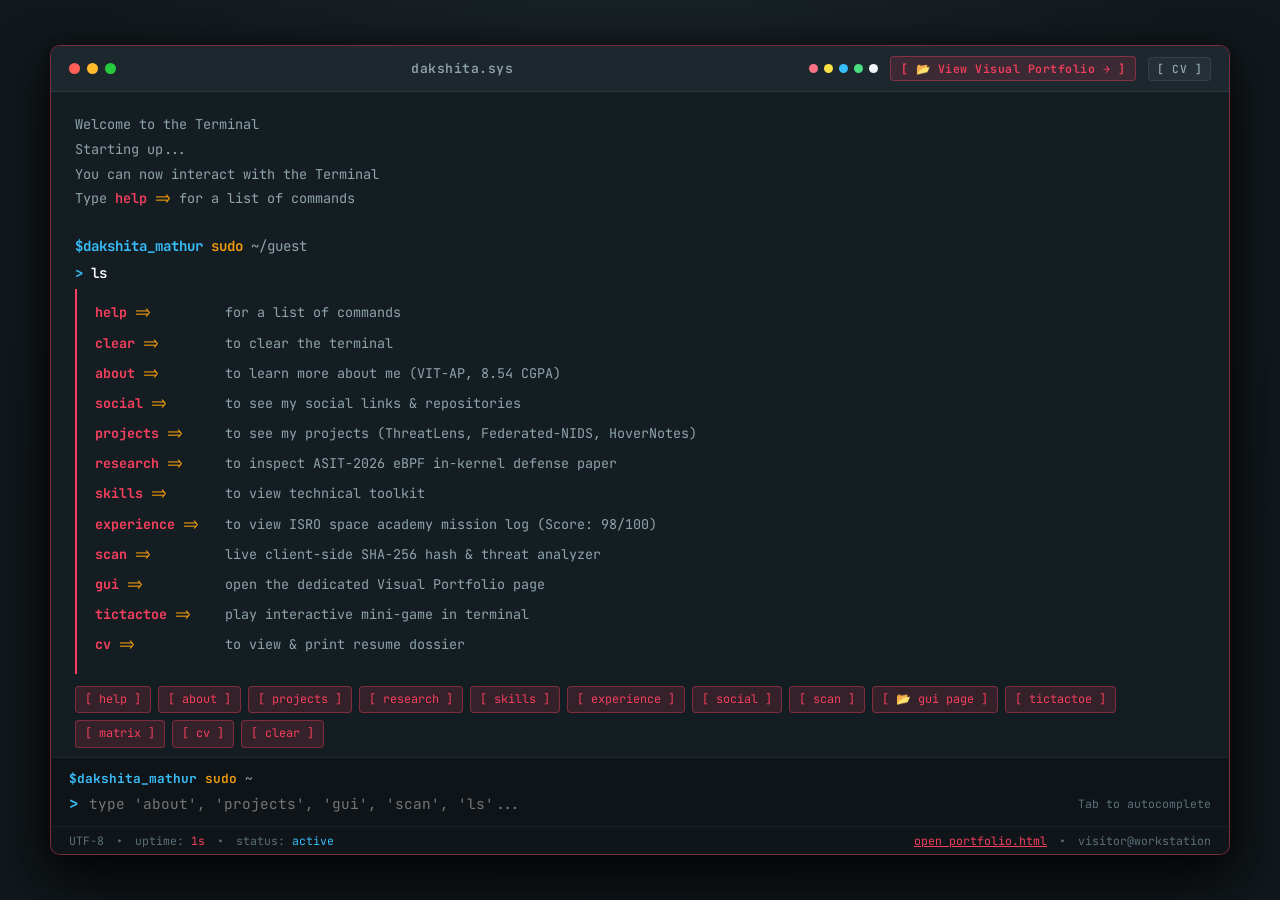
==== commit d9813011: "feat: Separate into Front-Page Terminal (index.html) and Visual Portfolio (portfolio.html)" ====
--- a/index.html
+++ b/index.html
@@ -4,7 +4,7 @@
   <meta charset="UTF-8" />
   <meta name="viewport" content="width=device-width, initial-scale=1.0" />
   <title>Dakshita Mathur | Terminal Workstation</title>
-  <meta name="description" content="Portfolio of Dakshita Mathur: Cybersecurity researcher, eBPF in-kernel defense author (ASIT-2026), ThreatLens architect, and Federated Learning NIDS developer." />
+  <meta name="description" content="Terminal workstation portfolio of Dakshita Mathur: Cybersecurity researcher, eBPF in-kernel defense author (ASIT-2026), ThreatLens architect, and Federated Learning NIDS developer." />
   <meta name="theme-color" content="#11171b" />
 
   <!-- Google Fonts: JetBrains Mono & Outfit -->
@@ -22,14 +22,14 @@
   <canvas id="matrix-canvas"></canvas>
 
   <!-- =========================================================================
-       IMMERSIVE REAL TERMINAL WORKSTATION (FULLSCREEN / OUT-OF-THE-BOX)
+       FRONT PAGE: 100% IMMERSIVE REAL TERMINAL WORKSTATION
        ========================================================================= -->
   <div class="terminal-workstation">
     <!-- 1. Window Header Bar (Matching Reference Image) -->
     <header class="term-topbar">
       <!-- Left Dots -->
       <div class="window-dots-left">
-        <span class="dot red" title="Close Session" onclick="window.runTermCmd('clear')"></span>
+        <span class="dot red" title="Clear Screen" onclick="window.runTermCmd('clear')"></span>
         <span class="dot yellow" title="Minimize"></span>
         <span class="dot green" title="Toggle Fullscreen"></span>
       </div>
@@ -39,7 +39,7 @@
         <span>dakshita.sys</span>
       </div>
 
-      <!-- Right Pastel Dots & Quick Links -->
+      <!-- Right Pastel Dots & Navigation to Other Page -->
       <div class="term-topbar-right">
         <div class="pastel-dots-cluster">
           <span class="pastel-dot d1"></span>
@@ -49,8 +49,13 @@
           <span class="pastel-dot d5"></span>
         </div>
 
-        <button class="cyber-btn cyber-btn-outline trigger-resume-modal" style="padding:3px 8px; font-size:0.7rem;">
-          [ Access CV ]
+        <!-- Button linking to dedicated Visual Portfolio Page -->
+        <a href="portfolio.html" class="cyber-btn" style="padding:4px 10px; font-size:0.72rem;">
+          [ 📂 View Visual Portfolio &rarr; ]
+        </a>
+
+        <button class="cyber-btn cyber-btn-outline trigger-resume-modal" style="padding:4px 8px; font-size:0.7rem;">
+          [ CV ]
         </button>
       </div>
     </header>
@@ -114,6 +119,10 @@
           <tr>
             <td><span class="cmd-name" onclick="window.runTermCmd('scan')">scan</span> <span class="term-arrow">=&gt;</span></td>
             <td class="cmd-desc">live client-side SHA-256 hash & threat analyzer</td>
+          </tr>
+          <tr>
+            <td><span class="cmd-name" onclick="window.runTermCmd('gui')">gui</span> <span class="term-arrow">=&gt;</span></td>
+            <td class="cmd-desc">open the dedicated Visual Portfolio page</td>
           </tr>
           <tr>
             <td><span class="cmd-name" onclick="window.runTermCmd('tictactoe')">tictactoe</span> <span class="term-arrow">=&gt;</span></td>
@@ -136,13 +145,14 @@
         <span class="term-pill" data-cmd="experience">[ experience ]</span>
         <span class="term-pill" data-cmd="social">[ social ]</span>
         <span class="term-pill" data-cmd="scan">[ scan ]</span>
+        <span class="term-pill" data-cmd="gui">[ 📂 gui page ]</span>
         <span class="term-pill" data-cmd="tictactoe">[ tictactoe ]</span>
         <span class="term-pill" data-cmd="matrix">[ matrix ]</span>
         <span class="term-pill" data-cmd="cv">[ cv ]</span>
         <span class="term-pill" data-cmd="clear">[ clear ]</span>
       </div>
 
-      <!-- History Stream -->
+      <!-- Execution Log Flow -->
       <div class="term-history-flow font-mono" id="terminal-log-flow"></div>
     </div>
 
@@ -157,7 +167,7 @@
           type="text" 
           id="terminal-input" 
           class="term-real-input" 
-          placeholder="type 'about', 'projects', 'research', 'scan', 'ls'..." 
+          placeholder="type 'about', 'projects', 'gui', 'scan', 'ls'..." 
           autocomplete="off" 
           spellcheck="false" 
           autofocus 
@@ -176,7 +186,7 @@
         <span>status: <span style="color:var(--accent-cyan);">active</span></span>
       </div>
       <div class="term-footer-right">
-        <span>dakshita.sys v2.6</span>
+        <a href="portfolio.html" style="color:var(--accent-red); text-decoration:underline;">open portfolio.html</a>
         <span>&bull;</span>
         <span>visitor@workstation</span>
       </div>
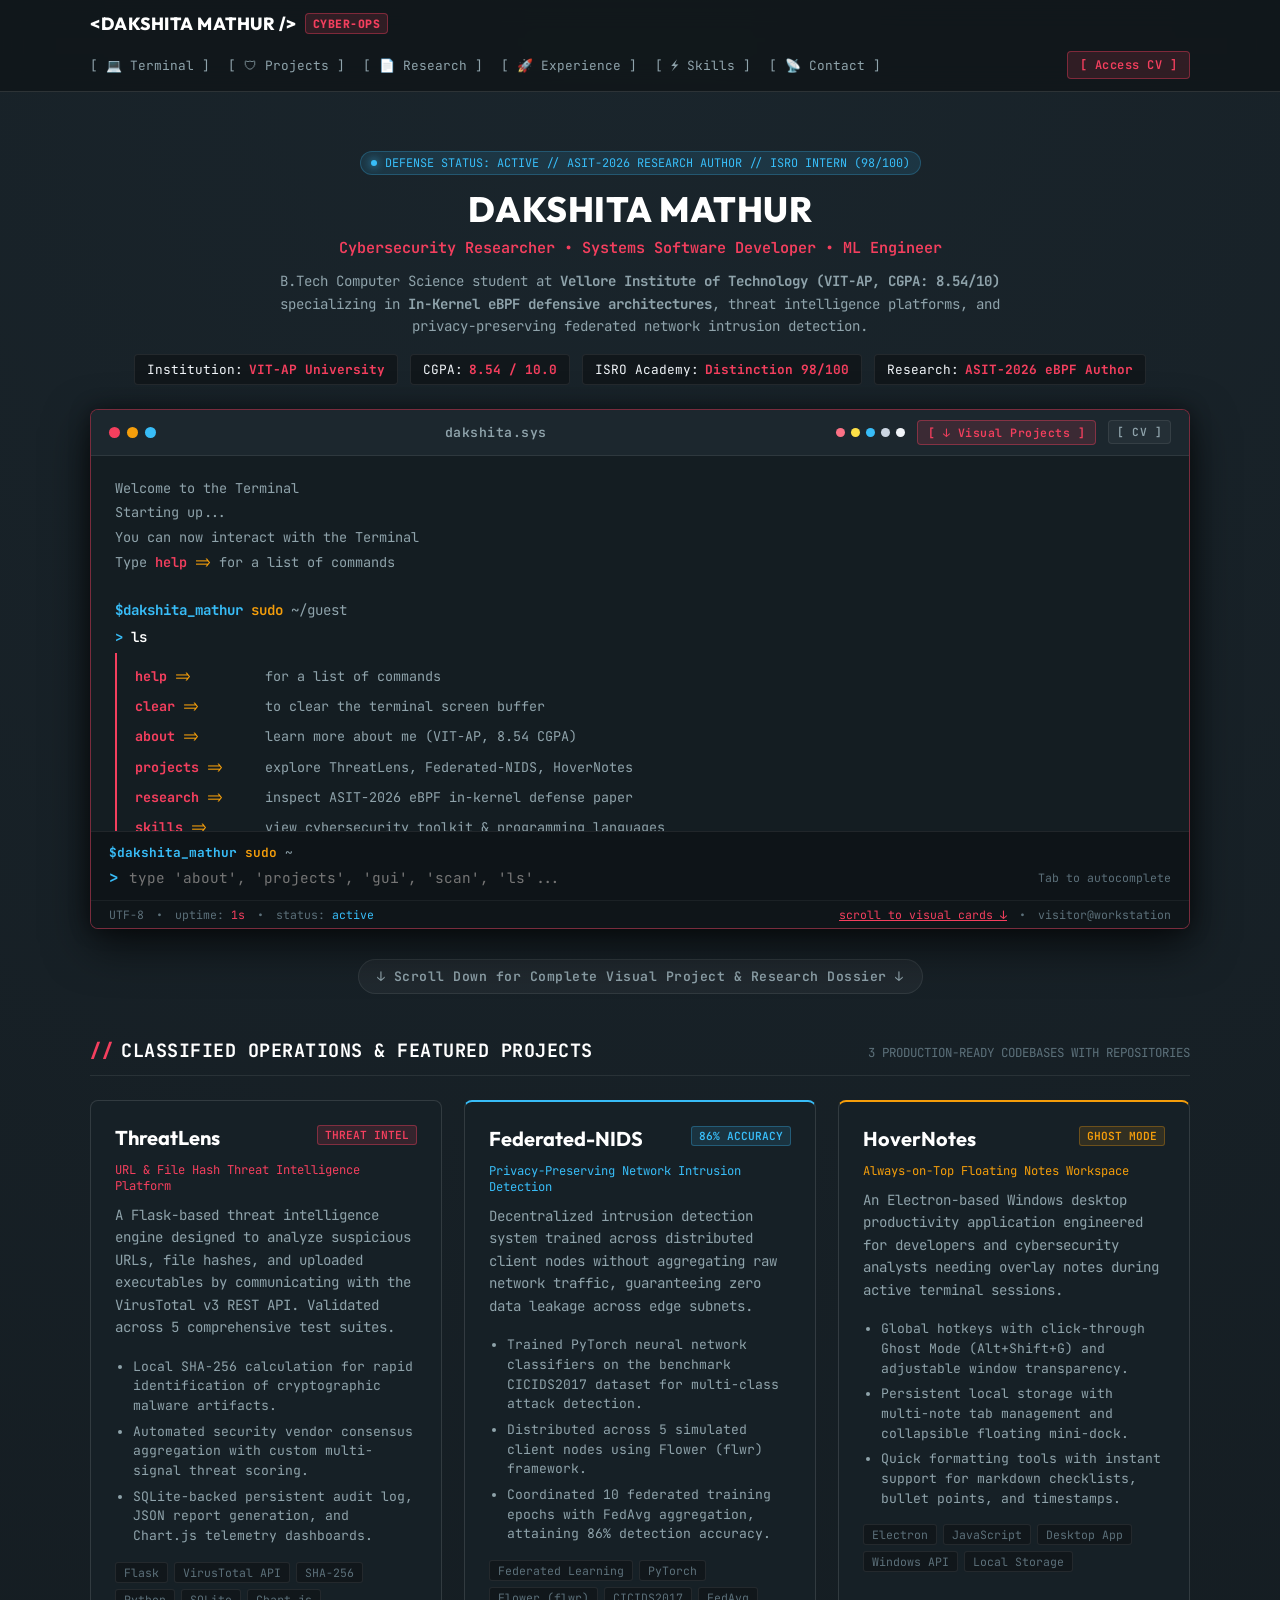
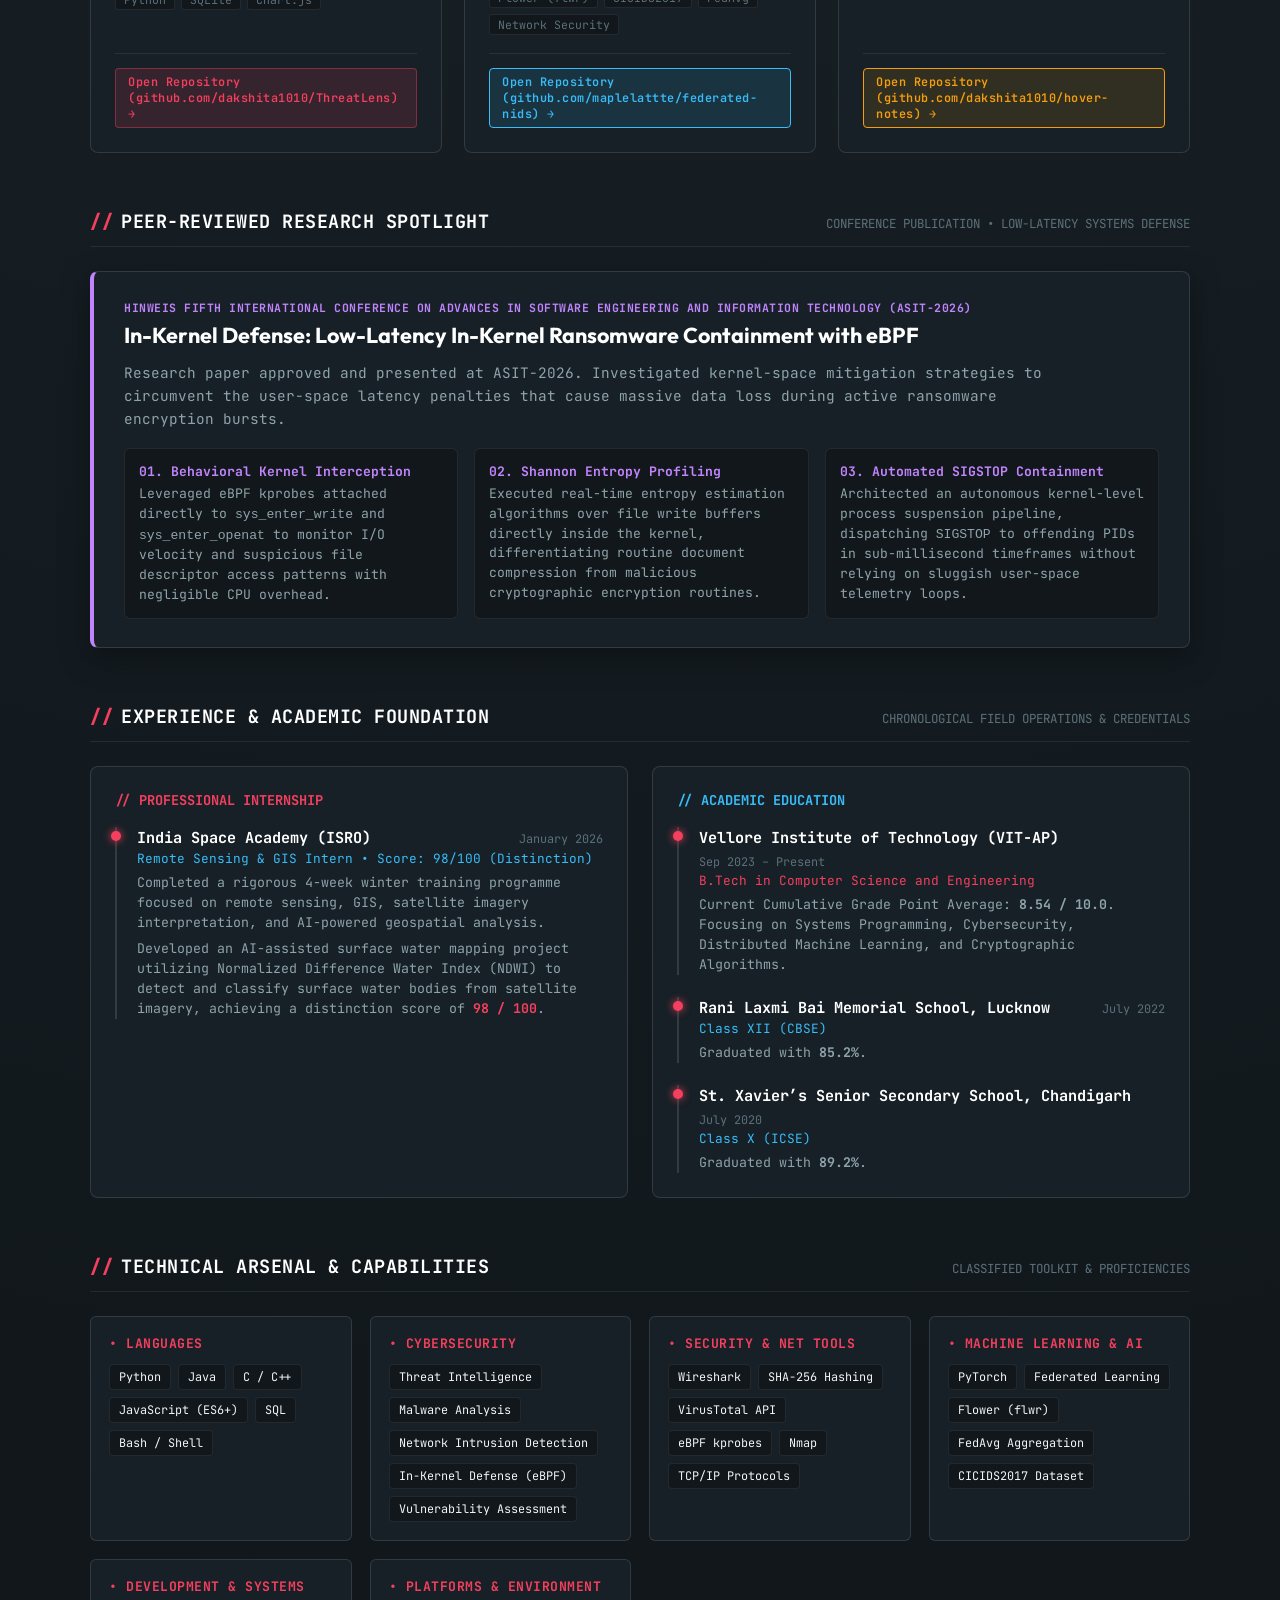
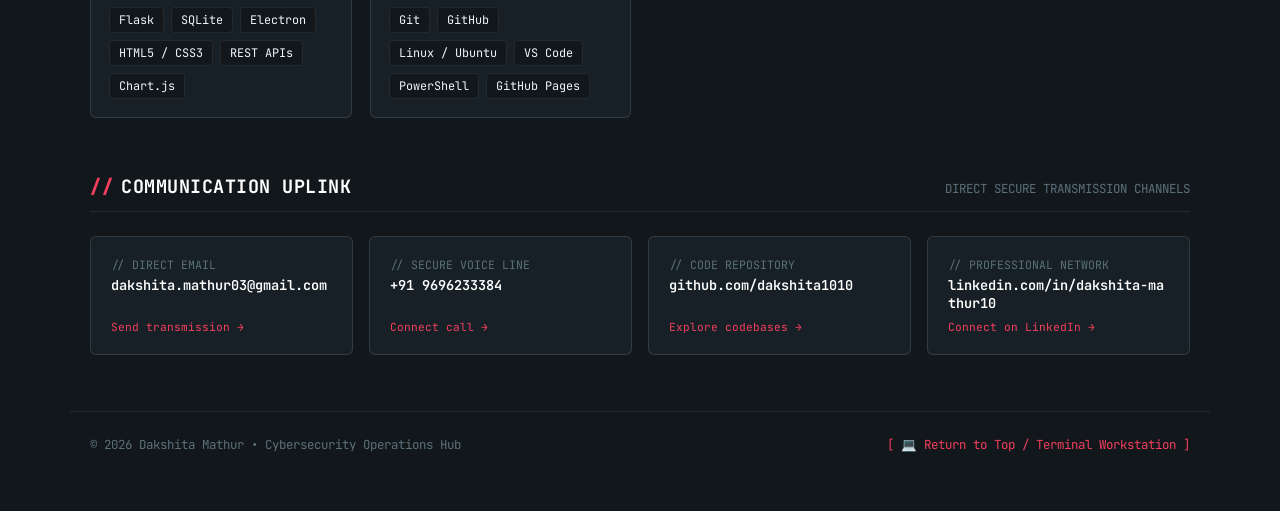
==== commit 23d2c100: "fix: Combine all portfolio sections and terminal into unified single page with natural smooth scroll" ====
--- a/index.html
+++ b/index.html
@@ -3,8 +3,8 @@
 <head>
   <meta charset="UTF-8" />
   <meta name="viewport" content="width=device-width, initial-scale=1.0" />
-  <title>Dakshita Mathur | Terminal Workstation</title>
-  <meta name="description" content="Terminal workstation portfolio of Dakshita Mathur: Cybersecurity researcher, eBPF in-kernel defense author (ASIT-2026), ThreatLens architect, and Federated Learning NIDS developer." />
+  <title>Dakshita Mathur | Cybersecurity Portfolio &amp; Terminal Workstation</title>
+  <meta name="description" content="Cybersecurity portfolio and terminal workstation of Dakshita Mathur: In-Kernel eBPF defense researcher (ASIT-2026), ThreatLens architect, and Federated Learning NIDS developer. B.Tech CSE @ VIT-AP (CGPA: 8.54/10)." />
   <meta name="theme-color" content="#11171b" />
 
   <!-- Google Fonts: JetBrains Mono & Outfit -->
@@ -16,185 +16,627 @@
   <link rel="stylesheet" href="css/cyber-theme.css" />
   <link rel="stylesheet" href="css/terminal.css" />
   <link rel="stylesheet" href="css/components.css" />
+  <link rel="stylesheet" href="css/portfolio.css" />
 </head>
 <body>
   <!-- Background Matrix Rain Canvas -->
   <canvas id="matrix-canvas"></canvas>
 
   <!-- =========================================================================
-       FRONT PAGE: 100% IMMERSIVE REAL TERMINAL WORKSTATION
+       1. STICKY TOP NAVBAR
        ========================================================================= -->
-  <div class="terminal-workstation">
-    <!-- 1. Window Header Bar (Matching Reference Image) -->
-    <header class="term-topbar">
-      <!-- Left Dots -->
-      <div class="window-dots-left">
-        <span class="dot red" title="Clear Screen" onclick="window.runTermCmd('clear')"></span>
-        <span class="dot yellow" title="Minimize"></span>
-        <span class="dot green" title="Toggle Fullscreen"></span>
-      </div>
-
-      <!-- Centered Title -->
-      <div class="term-title-center font-mono">
-        <span>dakshita.sys</span>
-      </div>
-
-      <!-- Right Pastel Dots & Navigation to Other Page -->
-      <div class="term-topbar-right">
-        <div class="pastel-dots-cluster">
-          <span class="pastel-dot d1"></span>
-          <span class="pastel-dot d2"></span>
-          <span class="pastel-dot d3"></span>
-          <span class="pastel-dot d4"></span>
-          <span class="pastel-dot d5"></span>
-        </div>
-
-        <!-- Button linking to dedicated Visual Portfolio Page -->
-        <a href="portfolio.html" class="cyber-btn" style="padding:4px 10px; font-size:0.72rem;">
-          [ 📂 View Visual Portfolio &rarr; ]
+  <nav class="port-navbar">
+    <div class="port-nav-container">
+      <div class="port-logo-group">
+        <a href="#terminal" class="port-brand-title">
+          <span>&lt;DAKSHITA MATHUR /&gt;</span>
+          <span class="tag">CYBER-OPS</span>
         </a>
-
-        <button class="cyber-btn cyber-btn-outline trigger-resume-modal" style="padding:4px 8px; font-size:0.7rem;">
-          [ CV ]
+      </div>
+
+      <ul class="port-nav-links">
+        <li><a href="#terminal">[ &#128187; Terminal ]</a></li>
+        <li><a href="#projects">[ &#128737; Projects ]</a></li>
+        <li><a href="#research">[ &#128196; Research ]</a></li>
+        <li><a href="#experience">[ &#128640; Experience ]</a></li>
+        <li><a href="#skills">[ &#9889; Skills ]</a></li>
+        <li><a href="#contact">[ &#128225; Contact ]</a></li>
+      </ul>
+
+      <div class="port-nav-actions">
+        <button class="cyber-btn trigger-resume-modal" style="padding:5px 12px; font-size:0.75rem;">
+          [ Access CV ]
         </button>
       </div>
+    </div>
+  </nav>
+
+  <!-- =========================================================================
+       2. MAIN COMBINED CONTAINER (COMPLETE SMOOTH SCROLL VIEW)
+       ========================================================================= -->
+  <main class="port-main">
+
+    <!-- HERO HEADER: Operator Identity & Key Accolades -->
+    <header class="terminal-hero-header">
+      <div class="hero-status-pill" style="margin-bottom:12px;">
+        <span class="pulse-dot"></span>
+        <span>DEFENSE STATUS: ACTIVE // ASIT-2026 RESEARCH AUTHOR // ISRO INTERN (98/100)</span>
+      </div>
+      <h1>DAKSHITA MATHUR</h1>
+      <div class="hero-sub">Cybersecurity Researcher &bull; Systems Software Developer &bull; ML Engineer</div>
+      <p class="hero-intro-text">
+        B.Tech Computer Science student at <strong>Vellore Institute of Technology (VIT-AP, CGPA: 8.54/10)</strong> specializing in 
+        <strong>In-Kernel eBPF defensive architectures</strong>, threat intelligence platforms, and privacy-preserving federated network intrusion detection.
+      </p>
+
+      <div class="hero-meta-badges" style="justify-content:center; margin-bottom:20px;">
+        <div class="meta-badge">
+          <span>Institution:</span>
+          <strong>VIT-AP University</strong>
+        </div>
+        <div class="meta-badge">
+          <span>CGPA:</span>
+          <strong>8.54 / 10.0</strong>
+        </div>
+        <div class="meta-badge">
+          <span>ISRO Academy:</span>
+          <strong>Distinction 98/100</strong>
+        </div>
+        <div class="meta-badge">
+          <span>Research:</span>
+          <strong>ASIT-2026 eBPF Author</strong>
+        </div>
+      </div>
     </header>
 
-    <!-- 2. Terminal Screen Buffer -->
-    <div class="term-screen" id="terminal-screen">
-      <!-- Startup Greeting (Matching Reference Image) -->
-      <div class="term-intro-startup font-mono">
-        <div>Welcome to the Terminal</div>
-        <div style="margin: 3px 0;">Starting up...</div>
-        <div>You can now interact with the Terminal</div>
-        <div style="margin: 3px 0;">
-          Type <span class="cmd-highlight">help</span> <span class="term-arrow">=&gt;</span> for a list of commands
-        </div>
-      </div>
-
-      <!-- Initial Prompt Line -->
-      <div class="term-auth-prompt font-mono">
-        <span class="auth-user">$dakshita_mathur</span> <span class="auth-sudo">sudo</span> <span class="auth-path">~/guest</span>
-      </div>
-      <div class="term-executed-row font-mono">
-        <span class="term-prompt-chevron">&gt;</span>
-        <span style="color:#fff;">ls</span>
-      </div>
-
-      <!-- Pre-rendered Commands Table (Matching Reference Image) -->
-      <div class="term-output-card">
-        <table class="term-cmd-table font-mono">
-          <tr>
-            <td style="width:130px;"><span class="cmd-name" onclick="window.runTermCmd('help')">help</span> <span class="term-arrow">=&gt;</span></td>
-            <td class="cmd-desc">for a list of commands</td>
-          </tr>
-          <tr>
-            <td><span class="cmd-name" onclick="window.runTermCmd('clear')">clear</span> <span class="term-arrow">=&gt;</span></td>
-            <td class="cmd-desc">to clear the terminal</td>
-          </tr>
-          <tr>
-            <td><span class="cmd-name" onclick="window.runTermCmd('about')">about</span> <span class="term-arrow">=&gt;</span></td>
-            <td class="cmd-desc">to learn more about me (VIT-AP, 8.54 CGPA)</td>
-          </tr>
-          <tr>
-            <td><span class="cmd-name" onclick="window.runTermCmd('social')">social</span> <span class="term-arrow">=&gt;</span></td>
-            <td class="cmd-desc">to see my social links & repositories</td>
-          </tr>
-          <tr>
-            <td><span class="cmd-name" onclick="window.runTermCmd('projects')">projects</span> <span class="term-arrow">=&gt;</span></td>
-            <td class="cmd-desc">to see my projects (ThreatLens, Federated-NIDS, HoverNotes)</td>
-          </tr>
-          <tr>
-            <td><span class="cmd-name" onclick="window.runTermCmd('research')">research</span> <span class="term-arrow">=&gt;</span></td>
-            <td class="cmd-desc">to inspect ASIT-2026 eBPF in-kernel defense paper</td>
-          </tr>
-          <tr>
-            <td><span class="cmd-name" onclick="window.runTermCmd('skills')">skills</span> <span class="term-arrow">=&gt;</span></td>
-            <td class="cmd-desc">to view technical toolkit</td>
-          </tr>
-          <tr>
-            <td><span class="cmd-name" onclick="window.runTermCmd('experience')">experience</span> <span class="term-arrow">=&gt;</span></td>
-            <td class="cmd-desc">to view ISRO space academy mission log (Score: 98/100)</td>
-          </tr>
-          <tr>
-            <td><span class="cmd-name" onclick="window.runTermCmd('scan')">scan</span> <span class="term-arrow">=&gt;</span></td>
-            <td class="cmd-desc">live client-side SHA-256 hash & threat analyzer</td>
-          </tr>
-          <tr>
-            <td><span class="cmd-name" onclick="window.runTermCmd('gui')">gui</span> <span class="term-arrow">=&gt;</span></td>
-            <td class="cmd-desc">open the dedicated Visual Portfolio page</td>
-          </tr>
-          <tr>
-            <td><span class="cmd-name" onclick="window.runTermCmd('tictactoe')">tictactoe</span> <span class="term-arrow">=&gt;</span></td>
-            <td class="cmd-desc">play interactive mini-game in terminal</td>
-          </tr>
-          <tr>
-            <td><span class="cmd-name" onclick="window.runTermCmd('cv')">cv</span> <span class="term-arrow">=&gt;</span></td>
-            <td class="cmd-desc">to view & print resume dossier</td>
-          </tr>
-        </table>
-      </div>
-
-      <!-- Quick Clickable Command Pills -->
-      <div class="term-pills-row font-mono">
-        <span class="term-pill" data-cmd="help">[ help ]</span>
-        <span class="term-pill" data-cmd="about">[ about ]</span>
-        <span class="term-pill" data-cmd="projects">[ projects ]</span>
-        <span class="term-pill" data-cmd="research">[ research ]</span>
-        <span class="term-pill" data-cmd="skills">[ skills ]</span>
-        <span class="term-pill" data-cmd="experience">[ experience ]</span>
-        <span class="term-pill" data-cmd="social">[ social ]</span>
-        <span class="term-pill" data-cmd="scan">[ scan ]</span>
-        <span class="term-pill" data-cmd="gui">[ 📂 gui page ]</span>
-        <span class="term-pill" data-cmd="tictactoe">[ tictactoe ]</span>
-        <span class="term-pill" data-cmd="matrix">[ matrix ]</span>
-        <span class="term-pill" data-cmd="cv">[ cv ]</span>
-        <span class="term-pill" data-cmd="clear">[ clear ]</span>
-      </div>
-
-      <!-- Execution Log Flow -->
-      <div class="term-history-flow font-mono" id="terminal-log-flow"></div>
+    <!-- =========================================================================
+         SECTION: REAL TERMINAL WORKSTATION (MATCHING REFERENCE DESIGN)
+         ========================================================================= -->
+    <section id="terminal" class="terminal-section-wrap" style="scroll-margin-top: 80px;">
+      <div class="terminal-workstation">
+        <!-- Window Topbar Header -->
+        <header class="term-topbar">
+          <!-- Left Window Dots -->
+          <div class="window-dots-left">
+            <span class="dot red" title="Clear Screen"></span>
+            <span class="dot yellow" title="Minimize / Restore"></span>
+            <span class="dot green" title="Expand View"></span>
+          </div>
+
+          <!-- Centered Window Title -->
+          <div class="term-title-center font-mono">
+            <span>dakshita.sys</span>
+          </div>
+
+          <!-- Right Pastel Dots Cluster & Quick Nav -->
+          <div class="term-topbar-right">
+            <div class="pastel-dots-cluster">
+              <span class="pastel-dot d1"></span>
+              <span class="pastel-dot d2"></span>
+              <span class="pastel-dot d3"></span>
+              <span class="pastel-dot d4"></span>
+              <span class="pastel-dot d5"></span>
+            </div>
+
+            <a href="#projects" class="cyber-btn" style="padding:4px 10px; font-size:0.72rem;">
+              [ &darr; Visual Projects ]
+            </a>
+
+            <button class="cyber-btn cyber-btn-outline trigger-resume-modal" style="padding:4px 8px; font-size:0.7rem;">
+              [ CV ]
+            </button>
+          </div>
+        </header>
+
+        <!-- Terminal Screen Buffer -->
+        <div class="term-screen" id="terminal-screen">
+          <!-- Startup Greeting Banner -->
+          <div class="term-intro-startup font-mono">
+            <div>Welcome to the Terminal</div>
+            <div style="margin: 3px 0;">Starting up...</div>
+            <div>You can now interact with the Terminal</div>
+            <div style="margin: 3px 0;">
+              Type <span class="cmd-highlight">help</span> <span class="term-arrow">=&gt;</span> for a list of commands
+            </div>
+          </div>
+
+          <!-- Shell Auth Header Prompt -->
+          <div class="term-auth-prompt font-mono">
+            <span class="auth-user">$dakshita_mathur</span> <span class="auth-sudo">sudo</span> <span class="auth-path">~/guest</span>
+          </div>
+          <div class="term-executed-row font-mono">
+            <span class="term-prompt-chevron">&gt;</span>
+            <span style="color:#fff;">ls</span>
+          </div>
+
+          <!-- Interactive Directive Directory Table -->
+          <div class="term-output-card">
+            <table class="term-cmd-table font-mono">
+              <tr>
+                <td style="width:130px;"><span class="cmd-name" onclick="window.runTermCmd('help')">help</span> <span class="term-arrow">=&gt;</span></td>
+                <td class="cmd-desc">for a list of commands</td>
+              </tr>
+              <tr>
+                <td><span class="cmd-name" onclick="window.runTermCmd('clear')">clear</span> <span class="term-arrow">=&gt;</span></td>
+                <td class="cmd-desc">to clear the terminal screen buffer</td>
+              </tr>
+              <tr>
+                <td><span class="cmd-name" onclick="window.runTermCmd('about')">about</span> <span class="term-arrow">=&gt;</span></td>
+                <td class="cmd-desc">learn more about me (VIT-AP, 8.54 CGPA)</td>
+              </tr>
+              <tr>
+                <td><span class="cmd-name" onclick="window.runTermCmd('projects')">projects</span> <span class="term-arrow">=&gt;</span></td>
+                <td class="cmd-desc">explore ThreatLens, Federated-NIDS, HoverNotes</td>
+              </tr>
+              <tr>
+                <td><span class="cmd-name" onclick="window.runTermCmd('research')">research</span> <span class="term-arrow">=&gt;</span></td>
+                <td class="cmd-desc">inspect ASIT-2026 eBPF in-kernel defense paper</td>
+              </tr>
+              <tr>
+                <td><span class="cmd-name" onclick="window.runTermCmd('skills')">skills</span> <span class="term-arrow">=&gt;</span></td>
+                <td class="cmd-desc">view cybersecurity toolkit &amp; programming languages</td>
+              </tr>
+              <tr>
+                <td><span class="cmd-name" onclick="window.runTermCmd('experience')">experience</span> <span class="term-arrow">=&gt;</span></td>
+                <td class="cmd-desc">ISRO space academy mission log (Score: 98/100)</td>
+              </tr>
+              <tr>
+                <td><span class="cmd-name" onclick="window.runTermCmd('social')">social</span> <span class="term-arrow">=&gt;</span></td>
+                <td class="cmd-desc">view communication uplink &amp; social profiles</td>
+              </tr>
+              <tr>
+                <td><span class="cmd-name" onclick="window.runTermCmd('scan')">scan</span> <span class="term-arrow">=&gt;</span></td>
+                <td class="cmd-desc">live client-side SHA-256 hash &amp; threat analyzer</td>
+              </tr>
+              <tr>
+                <td><span class="cmd-name" onclick="window.runTermCmd('gui')">gui</span> <span class="term-arrow">=&gt;</span></td>
+                <td class="cmd-desc">scroll down to visual projects &amp; cards dossier</td>
+              </tr>
+              <tr>
+                <td><span class="cmd-name" onclick="window.runTermCmd('tictactoe')">tictactoe</span> <span class="term-arrow">=&gt;</span></td>
+                <td class="cmd-desc">play interactive mini-game in terminal</td>
+              </tr>
+              <tr>
+                <td><span class="cmd-name" onclick="window.runTermCmd('cv')">cv</span> <span class="term-arrow">=&gt;</span></td>
+                <td class="cmd-desc">view &amp; print resume dossier modal</td>
+              </tr>
+            </table>
+          </div>
+
+          <!-- Quick Clickable Command Pills -->
+          <div class="term-pills-row font-mono">
+            <span class="term-pill" data-cmd="help">[ help ]</span>
+            <span class="term-pill" data-cmd="about">[ about ]</span>
+            <span class="term-pill" data-cmd="projects">[ projects ]</span>
+            <span class="term-pill" data-cmd="research">[ research ]</span>
+            <span class="term-pill" data-cmd="skills">[ skills ]</span>
+            <span class="term-pill" data-cmd="experience">[ experience ]</span>
+            <span class="term-pill" data-cmd="social">[ social ]</span>
+            <span class="term-pill" data-cmd="scan">[ scan ]</span>
+            <span class="term-pill" data-cmd="gui">[ &darr; visual cards ]</span>
+            <span class="term-pill" data-cmd="tictactoe">[ tictactoe ]</span>
+            <span class="term-pill" data-cmd="matrix">[ matrix ]</span>
+            <span class="term-pill" data-cmd="cv">[ cv ]</span>
+            <span class="term-pill" data-cmd="clear">[ clear ]</span>
+          </div>
+
+          <!-- Live Command Output Flow -->
+          <div class="term-history-flow font-mono" id="terminal-log-flow"></div>
+        </div>
+
+        <!-- Terminal Input Row -->
+        <div class="term-input-row font-mono">
+          <div class="term-input-auth-preview">
+            <span class="auth-user">$dakshita_mathur</span> <span class="auth-sudo">sudo</span> <span class="auth-path" id="term-path-preview">~</span>
+          </div>
+          <div class="term-input-line-inner">
+            <span class="term-chevron">&gt;</span>
+            <input 
+              type="text" 
+              id="terminal-input" 
+              class="term-real-input" 
+              placeholder="type 'about', 'projects', 'gui', 'scan', 'ls'..." 
+              autocomplete="off" 
+              spellcheck="false" 
+              autofocus 
+            />
+            <span class="term-hint-badge font-mono">Tab to autocomplete</span>
+          </div>
+        </div>
+
+        <!-- Terminal Bottom Status Bar -->
+        <footer class="term-footer-status font-mono">
+          <div class="term-footer-left">
+            <span>UTF-8</span>
+            <span>&bull;</span>
+            <span>uptime: <span style="color:var(--accent-red);" id="term-uptime">0s</span></span>
+            <span>&bull;</span>
+            <span>status: <span style="color:var(--accent-cyan);">active</span></span>
+          </div>
+          <div class="term-footer-right">
+            <a href="#projects" style="color:var(--accent-red); text-decoration:underline;">scroll to visual cards &darr;</a>
+            <span>&bull;</span>
+            <span>visitor@workstation</span>
+          </div>
+        </footer>
+      </div>
+    </section>
+
+    <!-- Scroll Down Visual Divider -->
+    <div class="section-scroll-divider">
+      <a href="#projects" class="cyber-btn cyber-btn-outline">
+        &darr; Scroll Down for Complete Visual Project &amp; Research Dossier &darr;
+      </a>
     </div>
 
-    <!-- 3. Bottom Interactive Input Line -->
-    <div class="term-input-row font-mono">
-      <div class="term-input-auth-preview">
-        <span class="auth-user">$dakshita_mathur</span> <span class="auth-sudo">sudo</span> <span class="auth-path" id="term-path-preview">~</span>
-      </div>
-      <div class="term-input-line-inner">
-        <span class="term-chevron">&gt;</span>
-        <input 
-          type="text" 
-          id="terminal-input" 
-          class="term-real-input" 
-          placeholder="type 'about', 'projects', 'gui', 'scan', 'ls'..." 
-          autocomplete="off" 
-          spellcheck="false" 
-          autofocus 
-        />
-        <span class="term-hint-badge font-mono">Tab to autocomplete</span>
-      </div>
-    </div>
-
-    <!-- 4. Terminal Bottom Status Bar -->
-    <footer class="term-footer-status font-mono">
-      <div class="term-footer-left">
-        <span>UTF-8</span>
-        <span>&bull;</span>
-        <span>uptime: <span style="color:var(--accent-red);" id="term-uptime">0s</span></span>
-        <span>&bull;</span>
-        <span>status: <span style="color:var(--accent-cyan);">active</span></span>
-      </div>
-      <div class="term-footer-right">
-        <a href="portfolio.html" style="color:var(--accent-red); text-decoration:underline;">open portfolio.html</a>
-        <span>&bull;</span>
-        <span>visitor@workstation</span>
-      </div>
-    </footer>
-  </div>
+    <!-- =========================================================================
+         SECTION: CLASSIFIED OPERATIONS & PROJECTS
+         ========================================================================= -->
+    <section class="port-section" id="projects" style="scroll-margin-top: 80px;">
+      <div class="port-section-header">
+        <h2 class="port-section-title">CLASSIFIED OPERATIONS &amp; FEATURED PROJECTS</h2>
+        <span class="port-section-subtitle">3 PRODUCTION-READY CODEBASES WITH REPOSITORIES</span>
+      </div>
+
+      <div class="projects-grid">
+        <!-- 1. ThreatLens -->
+        <article class="project-card">
+          <div>
+            <div class="project-top">
+              <h3 class="project-title">ThreatLens</h3>
+              <span class="project-badge badge-red">THREAT INTEL</span>
+            </div>
+            <div style="font-family:var(--font-mono); font-size:0.76rem; color:var(--accent-red); margin-bottom:10px;">
+              URL &amp; File Hash Threat Intelligence Platform
+            </div>
+            <p class="project-desc">
+              A Flask-based threat intelligence engine designed to analyze suspicious URLs, file hashes, and uploaded executables 
+              by communicating with the VirusTotal v3 REST API. Validated across 5 comprehensive test suites.
+            </p>
+            <ul class="project-bullets">
+              <li>Local SHA-256 calculation for rapid identification of cryptographic malware artifacts.</li>
+              <li>Automated security vendor consensus aggregation with custom multi-signal threat scoring.</li>
+              <li>SQLite-backed persistent audit log, JSON report generation, and Chart.js telemetry dashboards.</li>
+            </ul>
+            <div class="project-tags">
+              <span class="project-tag">Flask</span>
+              <span class="project-tag">VirusTotal API</span>
+              <span class="project-tag">SHA-256</span>
+              <span class="project-tag">Python</span>
+              <span class="project-tag">SQLite</span>
+              <span class="project-tag">Chart.js</span>
+            </div>
+          </div>
+          <div class="project-links">
+            <a href="https://github.com/dakshita1010/ThreatLens" target="_blank" rel="noopener noreferrer" class="cyber-btn">
+              Open Repository (github.com/dakshita1010/ThreatLens) &rarr;
+            </a>
+          </div>
+        </article>
+
+        <!-- 2. Federated-NIDS -->
+        <article class="project-card" style="border-top:2px solid var(--accent-cyan);">
+          <div>
+            <div class="project-top">
+              <h3 class="project-title">Federated-NIDS</h3>
+              <span class="project-badge badge-cyan">86% ACCURACY</span>
+            </div>
+            <div style="font-family:var(--font-mono); font-size:0.76rem; color:var(--accent-cyan); margin-bottom:10px;">
+              Privacy-Preserving Network Intrusion Detection
+            </div>
+            <p class="project-desc">
+              Decentralized intrusion detection system trained across distributed client nodes without aggregating raw network traffic, 
+              guaranteeing zero data leakage across edge subnets.
+            </p>
+            <ul class="project-bullets">
+              <li>Trained PyTorch neural network classifiers on the benchmark CICIDS2017 dataset for multi-class attack detection.</li>
+              <li>Distributed across 5 simulated client nodes using Flower (flwr) framework.</li>
+              <li>Coordinated 10 federated training epochs with FedAvg aggregation, attaining 86% detection accuracy.</li>
+            </ul>
+            <div class="project-tags">
+              <span class="project-tag">Federated Learning</span>
+              <span class="project-tag">PyTorch</span>
+              <span class="project-tag">Flower (flwr)</span>
+              <span class="project-tag">CICIDS2017</span>
+              <span class="project-tag">FedAvg</span>
+              <span class="project-tag">Network Security</span>
+            </div>
+          </div>
+          <div class="project-links">
+            <a href="https://github.com/maplelattte/federated-nids" target="_blank" rel="noopener noreferrer" class="cyber-btn" style="border-color:var(--accent-cyan); color:var(--accent-cyan); background:var(--accent-cyan-dim);">
+              Open Repository (github.com/maplelattte/federated-nids) &rarr;
+            </a>
+          </div>
+        </article>
+
+        <!-- 3. HoverNotes -->
+        <article class="project-card" style="border-top:2px solid var(--accent-amber);">
+          <div>
+            <div class="project-top">
+              <h3 class="project-title">HoverNotes</h3>
+              <span class="project-badge badge-amber">GHOST MODE</span>
+            </div>
+            <div style="font-family:var(--font-mono); font-size:0.76rem; color:var(--accent-amber); margin-bottom:10px;">
+              Always-on-Top Floating Notes Workspace
+            </div>
+            <p class="project-desc">
+              An Electron-based Windows desktop productivity application engineered for developers and cybersecurity analysts 
+              needing overlay notes during active terminal sessions.
+            </p>
+            <ul class="project-bullets">
+              <li>Global hotkeys with click-through Ghost Mode (Alt+Shift+G) and adjustable window transparency.</li>
+              <li>Persistent local storage with multi-note tab management and collapsible floating mini-dock.</li>
+              <li>Quick formatting tools with instant support for markdown checklists, bullet points, and timestamps.</li>
+            </ul>
+            <div class="project-tags">
+              <span class="project-tag">Electron</span>
+              <span class="project-tag">JavaScript</span>
+              <span class="project-tag">Desktop App</span>
+              <span class="project-tag">Windows API</span>
+              <span class="project-tag">Local Storage</span>
+            </div>
+          </div>
+          <div class="project-links">
+            <a href="https://github.com/dakshita1010/hover-notes" target="_blank" rel="noopener noreferrer" class="cyber-btn" style="border-color:var(--accent-amber); color:var(--accent-amber); background:rgba(245,158,11,0.12);">
+              Open Repository (github.com/dakshita1010/hover-notes) &rarr;
+            </a>
+          </div>
+        </article>
+      </div>
+    </section>
+
+    <!-- =========================================================================
+         SECTION: PEER-REVIEWED RESEARCH SPOTLIGHT
+         ========================================================================= -->
+    <section class="port-section" id="research" style="scroll-margin-top: 80px;">
+      <div class="port-section-header">
+        <h2 class="port-section-title">PEER-REVIEWED RESEARCH SPOTLIGHT</h2>
+        <span class="port-section-subtitle">CONFERENCE PUBLICATION &bull; LOW-LATENCY SYSTEMS DEFENSE</span>
+      </div>
+
+      <div class="research-card">
+        <div class="research-conf-badge">
+          HINWEIS FIFTH INTERNATIONAL CONFERENCE ON ADVANCES IN SOFTWARE ENGINEERING AND INFORMATION TECHNOLOGY (ASIT-2026)
+        </div>
+        <h3 class="research-paper-title">
+          In-Kernel Defense: Low-Latency In-Kernel Ransomware Containment with eBPF
+        </h3>
+        <p style="color:var(--text-muted); font-size:0.9rem; line-height:1.6; max-width:920px;">
+          Research paper approved and presented at ASIT-2026. Investigated kernel-space mitigation strategies to circumvent 
+          the user-space latency penalties that cause massive data loss during active ransomware encryption bursts.
+        </p>
+
+        <div class="research-grid-points">
+          <div class="research-point-box">
+            <strong>01. Behavioral Kernel Interception</strong>
+            <p>
+              Leveraged eBPF kprobes attached directly to <code>sys_enter_write</code> and <code>sys_enter_openat</code> to monitor I/O 
+              velocity and suspicious file descriptor access patterns with negligible CPU overhead.
+            </p>
+          </div>
+          <div class="research-point-box">
+            <strong>02. Shannon Entropy Profiling</strong>
+            <p>
+              Executed real-time entropy estimation algorithms over file write buffers directly inside the kernel, differentiating 
+              routine document compression from malicious cryptographic encryption routines.
+            </p>
+          </div>
+          <div class="research-point-box">
+            <strong>03. Automated SIGSTOP Containment</strong>
+            <p>
+              Architected an autonomous kernel-level process suspension pipeline, dispatching <code>SIGSTOP</code> to offending PIDs 
+              in sub-millisecond timeframes without relying on sluggish user-space telemetry loops.
+            </p>
+          </div>
+        </div>
+      </div>
+    </section>
+
+    <!-- =========================================================================
+         SECTION: EXPERIENCE & ACADEMIC FOUNDATION
+         ========================================================================= -->
+    <section class="port-section" id="experience" style="scroll-margin-top: 80px;">
+      <div class="port-section-header">
+        <h2 class="port-section-title">EXPERIENCE &amp; ACADEMIC FOUNDATION</h2>
+        <span class="port-section-subtitle">CHRONOLOGICAL FIELD OPERATIONS &amp; CREDENTIALS</span>
+      </div>
+
+      <div class="exp-edu-grid">
+        <!-- Experience Column -->
+        <div class="timeline-card">
+          <div style="font-family:var(--font-mono); font-size:0.85rem; font-weight:700; color:var(--accent-red); margin-bottom:18px;">
+            // PROFESSIONAL INTERNSHIP
+          </div>
+
+          <div class="timeline-item">
+            <div class="timeline-header-row">
+              <span class="timeline-org">India Space Academy (ISRO)</span>
+              <span class="timeline-date">January 2026</span>
+            </div>
+            <div class="timeline-role">Remote Sensing &amp; GIS Intern &bull; Score: 98/100 (Distinction)</div>
+            <div class="timeline-desc">
+              <p style="margin-bottom:6px;">
+                Completed a rigorous 4-week winter training programme focused on remote sensing, GIS, satellite imagery interpretation, 
+                and AI-powered geospatial analysis.
+              </p>
+              <p>
+                Developed an AI-assisted surface water mapping project utilizing Normalized Difference Water Index (NDWI) 
+                to detect and classify surface water bodies from satellite imagery, achieving a distinction score of 
+                <strong style="color:var(--accent-red);">98 / 100</strong>.
+              </p>
+            </div>
+          </div>
+        </div>
+
+        <!-- Education Column -->
+        <div class="timeline-card">
+          <div style="font-family:var(--font-mono); font-size:0.85rem; font-weight:700; color:var(--accent-cyan); margin-bottom:18px;">
+            // ACADEMIC EDUCATION
+          </div>
+
+          <div class="timeline-item">
+            <div class="timeline-header-row">
+              <span class="timeline-org">Vellore Institute of Technology (VIT-AP)</span>
+              <span class="timeline-date">Sep 2023 – Present</span>
+            </div>
+            <div class="timeline-role" style="color:var(--accent-red);">B.Tech in Computer Science and Engineering</div>
+            <div class="timeline-desc">
+              Current Cumulative Grade Point Average: <strong>8.54 / 10.0</strong>.<br>
+              Focusing on Systems Programming, Cybersecurity, Distributed Machine Learning, and Cryptographic Algorithms.
+            </div>
+          </div>
+
+          <div class="timeline-item">
+            <div class="timeline-header-row">
+              <span class="timeline-org">Rani Laxmi Bai Memorial School, Lucknow</span>
+              <span class="timeline-date">July 2022</span>
+            </div>
+            <div class="timeline-role">Class XII (CBSE)</div>
+            <div class="timeline-desc">Graduated with <strong>85.2%</strong>.</div>
+          </div>
+
+          <div class="timeline-item">
+            <div class="timeline-header-row">
+              <span class="timeline-org">St. Xavier’s Senior Secondary School, Chandigarh</span>
+              <span class="timeline-date">July 2020</span>
+            </div>
+            <div class="timeline-role">Class X (ICSE)</div>
+            <div class="timeline-desc">Graduated with <strong>89.2%</strong>.</div>
+          </div>
+        </div>
+      </div>
+    </section>
+
+    <!-- =========================================================================
+         SECTION: TECHNICAL ARSENAL & CAPABILITIES
+         ========================================================================= -->
+    <section class="port-section" id="skills" style="scroll-margin-top: 80px;">
+      <div class="port-section-header">
+        <h2 class="port-section-title">TECHNICAL ARSENAL &amp; CAPABILITIES</h2>
+        <span class="port-section-subtitle">CLASSIFIED TOOLKIT &amp; PROFICIENCIES</span>
+      </div>
+
+      <div class="skills-matrix">
+        <div class="skill-category-card">
+          <div class="skill-category-title">&bull; Languages</div>
+          <div class="skill-pills-wrap">
+            <span class="skill-pill">Python</span>
+            <span class="skill-pill">Java</span>
+            <span class="skill-pill">C / C++</span>
+            <span class="skill-pill">JavaScript (ES6+)</span>
+            <span class="skill-pill">SQL</span>
+            <span class="skill-pill">Bash / Shell</span>
+          </div>
+        </div>
+
+        <div class="skill-category-card">
+          <div class="skill-category-title">&bull; Cybersecurity</div>
+          <div class="skill-pills-wrap">
+            <span class="skill-pill">Threat Intelligence</span>
+            <span class="skill-pill">Malware Analysis</span>
+            <span class="skill-pill">Network Intrusion Detection</span>
+            <span class="skill-pill">In-Kernel Defense (eBPF)</span>
+            <span class="skill-pill">Vulnerability Assessment</span>
+          </div>
+        </div>
+
+        <div class="skill-category-card">
+          <div class="skill-category-title">&bull; Security &amp; Net Tools</div>
+          <div class="skill-pills-wrap">
+            <span class="skill-pill">Wireshark</span>
+            <span class="skill-pill">SHA-256 Hashing</span>
+            <span class="skill-pill">VirusTotal API</span>
+            <span class="skill-pill">eBPF kprobes</span>
+            <span class="skill-pill">Nmap</span>
+            <span class="skill-pill">TCP/IP Protocols</span>
+          </div>
+        </div>
+
+        <div class="skill-category-card">
+          <div class="skill-category-title">&bull; Machine Learning &amp; AI</div>
+          <div class="skill-pills-wrap">
+            <span class="skill-pill">PyTorch</span>
+            <span class="skill-pill">Federated Learning</span>
+            <span class="skill-pill">Flower (flwr)</span>
+            <span class="skill-pill">FedAvg Aggregation</span>
+            <span class="skill-pill">CICIDS2017 Dataset</span>
+          </div>
+        </div>
+
+        <div class="skill-category-card">
+          <div class="skill-category-title">&bull; Development &amp; Systems</div>
+          <div class="skill-pills-wrap">
+            <span class="skill-pill">Flask</span>
+            <span class="skill-pill">SQLite</span>
+            <span class="skill-pill">Electron</span>
+            <span class="skill-pill">HTML5 / CSS3</span>
+            <span class="skill-pill">REST APIs</span>
+            <span class="skill-pill">Chart.js</span>
+          </div>
+        </div>
+
+        <div class="skill-category-card">
+          <div class="skill-category-title">&bull; Platforms &amp; Environment</div>
+          <div class="skill-pills-wrap">
+            <span class="skill-pill">Git</span>
+            <span class="skill-pill">GitHub</span>
+            <span class="skill-pill">Linux / Ubuntu</span>
+            <span class="skill-pill">VS Code</span>
+            <span class="skill-pill">PowerShell</span>
+            <span class="skill-pill">GitHub Pages</span>
+          </div>
+        </div>
+      </div>
+    </section>
+
+    <!-- =========================================================================
+         SECTION: COMMUNICATION UPLINK / CONTACT
+         ========================================================================= -->
+    <section class="port-section" id="contact" style="scroll-margin-top: 80px;">
+      <div class="port-section-header">
+        <h2 class="port-section-title">COMMUNICATION UPLINK</h2>
+        <span class="port-section-subtitle">DIRECT SECURE TRANSMISSION CHANNELS</span>
+      </div>
+
+      <div class="contact-channels-grid">
+        <a href="mailto:dakshita.mathur03@gmail.com" class="contact-channel-card">
+          <div>
+            <div class="contact-channel-label">// DIRECT EMAIL</div>
+            <div class="contact-channel-val">dakshita.mathur03@gmail.com</div>
+          </div>
+          <div class="contact-channel-hint">Send transmission &rarr;</div>
+        </a>
+
+        <a href="tel:+919696233384" class="contact-channel-card">
+          <div>
+            <div class="contact-channel-label">// SECURE VOICE LINE</div>
+            <div class="contact-channel-val">+91 9696233384</div>
+          </div>
+          <div class="contact-channel-hint">Connect call &rarr;</div>
+        </a>
+
+        <a href="https://github.com/dakshita1010" target="_blank" rel="noopener noreferrer" class="contact-channel-card">
+          <div>
+            <div class="contact-channel-label">// CODE REPOSITORY</div>
+            <div class="contact-channel-val">github.com/dakshita1010</div>
+          </div>
+          <div class="contact-channel-hint">Explore codebases &rarr;</div>
+        </a>
+
+        <a href="https://linkedin.com/in/dakshita-mathur10" target="_blank" rel="noopener noreferrer" class="contact-channel-card">
+          <div>
+            <div class="contact-channel-label">// PROFESSIONAL NETWORK</div>
+            <div class="contact-channel-val">linkedin.com/in/dakshita-mathur10</div>
+          </div>
+          <div class="contact-channel-hint">Connect on LinkedIn &rarr;</div>
+        </a>
+      </div>
+    </section>
+
+  </main>
 
   <!-- =========================================================================
-       PRINTABLE RESUME DOSSIER MODAL
+       3. PRINTABLE RESUME DOSSIER MODAL
        ========================================================================= -->
   <div class="modal-overlay" id="resume-modal" role="dialog" aria-modal="true" aria-label="Resume Dossier">
     <div class="modal-box">
@@ -328,6 +770,18 @@
     </div>
   </div>
 
+  <!-- =========================================================================
+       4. FOOTER
+       ========================================================================= -->
+  <footer class="port-footer">
+    <div>
+      <span>&copy; 2026 Dakshita Mathur &bull; Cybersecurity Operations Hub</span>
+    </div>
+    <div>
+      <a href="#terminal">[ &#128187; Return to Top / Terminal Workstation ]</a>
+    </div>
+  </footer>
+
   <!-- Scripts -->
   <script src="js/terminal.js"></script>
   <script src="js/main.js"></script>
--- a/css/cyber-theme.css
+++ b/css/cyber-theme.css
@@ -44,22 +44,22 @@
   padding: 0;
 }
 
-html, body {
-  width: 100vw;
-  height: 100vh;
-  overflow: hidden;
+html {
+  scroll-behavior: smooth;
+  overflow-x: hidden;
+}
+
+body {
+  width: 100%;
+  min-height: 100vh;
+  overflow-y: auto;
+  overflow-x: hidden;
   background-color: var(--bg-primary);
+  background: radial-gradient(circle at 50% 0%, #1a252c 0%, var(--bg-primary) 70%);
   color: var(--text-main);
   font-family: var(--font-mono);
   -webkit-font-smoothing: antialiased;
-}
-
-body {
-  display: flex;
-  align-items: center;
-  justify-content: center;
-  position: relative;
-  background: radial-gradient(circle at 50% 20%, #1a242a 0%, var(--bg-primary) 75%);
+  display: block;
 }
 
 /* Custom Scrollbars */
--- a/css/terminal.css
+++ b/css/terminal.css
@@ -3,19 +3,26 @@
    ========================================================================== */
 
 .terminal-workstation {
-  width: 94vw;
-  max-width: 1180px;
-  height: 90vh;
+  width: 100%;
+  max-width: 1140px;
+  height: 520px;
   background: var(--bg-terminal);
   border: 1px solid var(--border-card);
-  border-radius: 10px;
-  box-shadow: 0 25px 60px rgba(0, 0, 0, 0.8), 0 0 30px rgba(0, 0, 0, 0.5);
+  border-radius: 8px;
+  box-shadow: 0 16px 45px rgba(0, 0, 0, 0.65), 0 0 20px rgba(0, 0, 0, 0.4);
   display: flex;
   flex-direction: column;
   position: relative;
   overflow: hidden;
   z-index: 10;
-  transition: border-color 0.2s ease;
+  transition: border-color 0.2s ease, height 0.3s ease;
+  margin: 0 auto 30px;
+}
+
+@media (max-width: 768px) {
+  .terminal-workstation {
+    height: 460px;
+  }
 }
 
 .terminal-workstation:focus-within {
@@ -47,9 +54,9 @@
   border-radius: 50%;
   display: inline-block;
 }
-.dot.red { background: #ff5f56; }
-.dot.yellow { background: #ffbd2e; }
-.dot.green { background: #27c93f; }
+.dot.red { background: #f43f5e; }
+.dot.yellow { background: #f59e0b; }
+.dot.green { background: #38bdf8; }
 
 .term-title-center {
   font-size: 0.82rem;
@@ -83,7 +90,7 @@
 .pastel-dot.d1 { background: #fb7185; }
 .pastel-dot.d2 { background: #fde047; }
 .pastel-dot.d3 { background: #38bdf8; }
-.pastel-dot.d4 { background: #4ade80; }
+.pastel-dot.d4 { background: #cbd5e1; }
 .pastel-dot.d5 { background: #f1f5f9; }
 
 /* --------------------------------------------------------------------------
--- a/css/portfolio.css
+++ b/css/portfolio.css
@@ -0,0 +1,679 @@
+/* ==========================================================================
+   DEDICATED VISUAL PORTFOLIO PAGE STYLES (GRAPHITE & CORAL RED)
+   Dakshita Mathur Portfolio
+   ========================================================================== */
+
+/* Page layout override */
+body {
+  min-height: 100vh;
+  overflow-y: auto;
+  overflow-x: hidden;
+  display: block;
+  background-color: var(--bg-primary);
+  background: radial-gradient(circle at 50% 0%, #1a252c 0%, var(--bg-primary) 85%);
+  padding-bottom: 60px;
+}
+
+/* Hero header above the terminal workstation */
+.terminal-hero-header {
+  text-align: center;
+  margin: 28px 0 24px;
+}
+
+.terminal-hero-header h1 {
+  font-family: var(--font-display);
+  font-size: 2.2rem;
+  font-weight: 800;
+  color: #fff;
+  letter-spacing: 0.5px;
+  margin-bottom: 6px;
+}
+
+.terminal-hero-header .hero-sub {
+  font-family: var(--font-mono);
+  font-size: 0.95rem;
+  color: var(--accent-red);
+  font-weight: 600;
+  margin-bottom: 12px;
+}
+
+.terminal-hero-header .hero-intro-text {
+  font-size: 0.88rem;
+  color: var(--text-muted);
+  max-width: 780px;
+  margin: 0 auto 16px;
+  line-height: 1.6;
+}
+
+.section-scroll-divider {
+  display: flex;
+  justify-content: center;
+  align-items: center;
+  margin: 20px 0 44px;
+}
+
+.section-scroll-divider a {
+  font-size: 0.82rem;
+  padding: 8px 18px;
+  border-radius: 20px;
+}
+
+/* --------------------------------------------------------------------------
+   1. STICKY TOP NAVBAR
+   -------------------------------------------------------------------------- */
+.port-navbar {
+  position: sticky;
+  top: 0;
+  z-index: 1000;
+  background: rgba(17, 23, 27, 0.92);
+  backdrop-filter: blur(14px);
+  -webkit-backdrop-filter: blur(14px);
+  border-bottom: 1px solid var(--border-card);
+  padding: 12px 0;
+}
+
+.port-nav-container {
+  max-width: 1140px;
+  margin: 0 auto;
+  padding: 0 20px;
+  display: flex;
+  align-items: center;
+  justify-content: space-between;
+  gap: 16px;
+  flex-wrap: wrap;
+}
+
+.port-logo-group {
+  display: flex;
+  align-items: center;
+  gap: 12px;
+}
+
+.port-brand-title {
+  font-family: var(--font-display);
+  font-size: 1.1rem;
+  font-weight: 800;
+  color: #fff;
+  letter-spacing: 0.5px;
+  text-decoration: none;
+  display: flex;
+  align-items: center;
+  gap: 8px;
+}
+
+.port-brand-title span.tag {
+  font-family: var(--font-mono);
+  font-size: 0.72rem;
+  color: var(--accent-red);
+  background: var(--accent-red-dim);
+  padding: 2px 7px;
+  border-radius: 4px;
+  border: 1px solid var(--border-accent);
+}
+
+.port-nav-links {
+  display: flex;
+  align-items: center;
+  gap: 18px;
+  list-style: none;
+  font-family: var(--font-mono);
+  font-size: 0.8rem;
+}
+
+.port-nav-links a {
+  color: var(--text-muted);
+  text-decoration: none;
+  transition: color 0.15s ease;
+}
+
+.port-nav-links a:hover {
+  color: var(--accent-red);
+}
+
+.port-nav-actions {
+  display: flex;
+  align-items: center;
+  gap: 10px;
+}
+
+/* --------------------------------------------------------------------------
+   2. MAIN CONTAINER & SECTION COMMONS
+   -------------------------------------------------------------------------- */
+.port-main {
+  max-width: 1140px;
+  margin: 0 auto;
+  padding: 30px 20px 0;
+}
+
+.port-section {
+  margin-bottom: 56px;
+}
+
+.port-section-header {
+  margin-bottom: 24px;
+  border-bottom: 1px solid var(--border-subtle);
+  padding-bottom: 12px;
+  display: flex;
+  align-items: baseline;
+  justify-content: space-between;
+  flex-wrap: wrap;
+  gap: 8px;
+}
+
+.port-section-title {
+  font-family: var(--font-mono);
+  font-size: 1.15rem;
+  font-weight: 700;
+  color: #fff;
+  display: flex;
+  align-items: center;
+  gap: 8px;
+  letter-spacing: 0.5px;
+}
+
+.port-section-title::before {
+  content: '//';
+  color: var(--accent-red);
+  font-weight: 800;
+}
+
+.port-section-subtitle {
+  font-family: var(--font-mono);
+  font-size: 0.78rem;
+  color: var(--text-dim);
+}
+
+/* --------------------------------------------------------------------------
+   3. HERO BANNER
+   -------------------------------------------------------------------------- */
+.port-hero {
+  background: var(--bg-secondary);
+  border: 1px solid var(--border-card);
+  border-radius: 8px;
+  padding: 36px 32px;
+  margin-bottom: 48px;
+  position: relative;
+  overflow: hidden;
+  box-shadow: 0 16px 40px rgba(0, 0, 0, 0.4);
+}
+
+.port-hero::before {
+  content: '';
+  position: absolute;
+  top: 0;
+  left: 0;
+  width: 4px;
+  height: 100%;
+  background: var(--accent-red);
+}
+
+.hero-status-pill {
+  display: inline-flex;
+  align-items: center;
+  gap: 8px;
+  font-family: var(--font-mono);
+  font-size: 0.74rem;
+  color: var(--accent-cyan);
+  background: var(--accent-cyan-dim);
+  border: 1px solid rgba(56, 189, 248, 0.25);
+  padding: 3px 10px;
+  border-radius: 20px;
+  margin-bottom: 16px;
+}
+
+.hero-status-pill .pulse-dot {
+  width: 6px;
+  height: 6px;
+  border-radius: 50%;
+  background: var(--accent-cyan);
+  box-shadow: 0 0 8px var(--accent-cyan);
+}
+
+.hero-name {
+  font-family: var(--font-display);
+  font-size: 2.5rem;
+  font-weight: 800;
+  color: #fff;
+  line-height: 1.15;
+  margin-bottom: 8px;
+}
+
+.hero-subtitle {
+  font-family: var(--font-mono);
+  font-size: 1.05rem;
+  color: var(--accent-red);
+  font-weight: 600;
+  margin-bottom: 16px;
+}
+
+.hero-summary {
+  color: var(--text-muted);
+  font-size: 0.95rem;
+  line-height: 1.7;
+  max-width: 860px;
+  margin-bottom: 24px;
+}
+
+.hero-meta-badges {
+  display: flex;
+  flex-wrap: wrap;
+  gap: 12px;
+  margin-bottom: 28px;
+  font-family: var(--font-mono);
+  font-size: 0.8rem;
+}
+
+.meta-badge {
+  background: #11171b;
+  border: 1px solid var(--border-subtle);
+  padding: 6px 12px;
+  border-radius: 4px;
+  color: var(--text-main);
+  display: flex;
+  align-items: center;
+  gap: 6px;
+}
+
+.meta-badge strong {
+  color: var(--accent-red);
+}
+
+.hero-cta-row {
+  display: flex;
+  flex-wrap: wrap;
+  gap: 12px;
+  align-items: center;
+}
+
+/* --------------------------------------------------------------------------
+   4. PROJECT CARDS (CLASSIFIED OPERATIONS)
+   -------------------------------------------------------------------------- */
+.projects-grid {
+  display: grid;
+  grid-template-columns: repeat(auto-fit, minmax(320px, 1fr));
+  gap: 22px;
+}
+
+.project-card {
+  background: var(--bg-secondary);
+  border: 1px solid var(--border-card);
+  border-radius: 8px;
+  padding: 24px;
+  display: flex;
+  flex-direction: column;
+  justify-content: space-between;
+  transition: all 0.2s ease;
+  position: relative;
+  overflow: hidden;
+}
+
+.project-card:hover {
+  border-color: var(--accent-red);
+  transform: translateY(-2px);
+  box-shadow: 0 12px 30px rgba(0, 0, 0, 0.45);
+}
+
+.project-card::before {
+  content: '';
+  position: absolute;
+  top: 0;
+  left: 0;
+  right: 0;
+  height: 2px;
+  background: var(--accent-red);
+  opacity: 0;
+  transition: opacity 0.2s ease;
+}
+
+.project-card:hover::before {
+  opacity: 1;
+}
+
+.project-top {
+  display: flex;
+  justify-content: space-between;
+  align-items: flex-start;
+  margin-bottom: 12px;
+  gap: 10px;
+}
+
+.project-title {
+  font-family: var(--font-display);
+  font-size: 1.25rem;
+  font-weight: 700;
+  color: #fff;
+}
+
+.project-badge {
+  font-family: var(--font-mono);
+  font-size: 0.7rem;
+  padding: 2px 7px;
+  border-radius: 3px;
+  font-weight: 600;
+  white-space: nowrap;
+}
+
+.badge-red {
+  color: var(--accent-red);
+  background: var(--accent-red-dim);
+  border: 1px solid var(--border-accent);
+}
+
+.badge-cyan {
+  color: var(--accent-cyan);
+  background: var(--accent-cyan-dim);
+  border: 1px solid rgba(56, 189, 248, 0.3);
+}
+
+.badge-amber {
+  color: var(--accent-amber);
+  background: rgba(245, 158, 11, 0.12);
+  border: 1px solid rgba(245, 158, 11, 0.3);
+}
+
+.project-desc {
+  color: var(--text-muted);
+  font-size: 0.88rem;
+  line-height: 1.6;
+  margin-bottom: 18px;
+  flex-grow: 1;
+}
+
+.project-bullets {
+  padding-left: 18px;
+  color: var(--text-muted);
+  font-size: 0.82rem;
+  line-height: 1.5;
+  margin-bottom: 16px;
+}
+
+.project-bullets li {
+  margin-bottom: 6px;
+}
+
+.project-tags {
+  display: flex;
+  flex-wrap: wrap;
+  gap: 6px;
+  margin-bottom: 18px;
+}
+
+.project-tag {
+  font-family: var(--font-mono);
+  font-size: 0.72rem;
+  background: #11171b;
+  border: 1px solid var(--border-subtle);
+  color: var(--text-dim);
+  padding: 2px 8px;
+  border-radius: 3px;
+}
+
+.project-links {
+  display: flex;
+  gap: 10px;
+  align-items: center;
+  border-top: 1px solid var(--border-subtle);
+  padding-top: 14px;
+}
+
+/* --------------------------------------------------------------------------
+   5. RESEARCH SPOTLIGHT BANNER
+   -------------------------------------------------------------------------- */
+.research-card {
+  background: var(--bg-secondary);
+  border: 1px solid var(--border-card);
+  border-left: 4px solid var(--accent-purple);
+  border-radius: 8px;
+  padding: 28px 30px;
+  box-shadow: 0 10px 30px rgba(0, 0, 0, 0.35);
+}
+
+.research-conf-badge {
+  font-family: var(--font-mono);
+  font-size: 0.72rem;
+  font-weight: 700;
+  color: var(--accent-purple);
+  letter-spacing: 0.5px;
+  margin-bottom: 6px;
+}
+
+.research-paper-title {
+  font-family: var(--font-display);
+  font-size: 1.35rem;
+  font-weight: 700;
+  color: #fff;
+  margin-bottom: 12px;
+  line-height: 1.3;
+}
+
+.research-grid-points {
+  display: grid;
+  grid-template-columns: repeat(auto-fit, minmax(280px, 1fr));
+  gap: 16px;
+  margin-top: 18px;
+}
+
+.research-point-box {
+  background: #11171b;
+  border: 1px solid var(--border-subtle);
+  border-radius: 6px;
+  padding: 14px;
+}
+
+.research-point-box strong {
+  display: block;
+  font-family: var(--font-mono);
+  font-size: 0.82rem;
+  color: var(--accent-purple);
+  margin-bottom: 4px;
+}
+
+.research-point-box p {
+  font-size: 0.82rem;
+  color: var(--text-muted);
+  line-height: 1.5;
+}
+
+/* --------------------------------------------------------------------------
+   6. EXPERIENCE & EDUCATION DUAL GRID
+   -------------------------------------------------------------------------- */
+.exp-edu-grid {
+  display: grid;
+  grid-template-columns: 1fr 1fr;
+  gap: 24px;
+}
+
+@media (max-width: 768px) {
+  .exp-edu-grid {
+    grid-template-columns: 1fr;
+  }
+}
+
+.timeline-card {
+  background: var(--bg-secondary);
+  border: 1px solid var(--border-card);
+  border-radius: 8px;
+  padding: 24px;
+}
+
+.timeline-item {
+  position: relative;
+  padding-left: 20px;
+  margin-bottom: 22px;
+  border-left: 2px solid var(--border-card);
+}
+
+.timeline-item:last-child {
+  margin-bottom: 0;
+}
+
+.timeline-item::before {
+  content: '';
+  position: absolute;
+  top: 4px;
+  left: -6px;
+  width: 10px;
+  height: 10px;
+  border-radius: 50%;
+  background: var(--accent-red);
+  box-shadow: 0 0 8px var(--accent-red);
+}
+
+.timeline-header-row {
+  display: flex;
+  justify-content: space-between;
+  align-items: baseline;
+  flex-wrap: wrap;
+  gap: 6px;
+  margin-bottom: 2px;
+}
+
+.timeline-org {
+  font-weight: 700;
+  color: #fff;
+  font-size: 0.95rem;
+}
+
+.timeline-date {
+  font-family: var(--font-mono);
+  font-size: 0.74rem;
+  color: var(--text-dim);
+}
+
+.timeline-role {
+  font-family: var(--font-mono);
+  font-size: 0.8rem;
+  color: var(--accent-cyan);
+  margin-bottom: 6px;
+}
+
+.timeline-desc {
+  color: var(--text-muted);
+  font-size: 0.83rem;
+  line-height: 1.5;
+}
+
+/* --------------------------------------------------------------------------
+   7. SKILLS MATRIX
+   -------------------------------------------------------------------------- */
+.skills-matrix {
+  display: grid;
+  grid-template-columns: repeat(auto-fit, minmax(260px, 1fr));
+  gap: 18px;
+}
+
+.skill-category-card {
+  background: var(--bg-secondary);
+  border: 1px solid var(--border-card);
+  border-radius: 6px;
+  padding: 18px;
+}
+
+.skill-category-title {
+  font-family: var(--font-mono);
+  font-size: 0.82rem;
+  font-weight: 700;
+  color: var(--accent-red);
+  margin-bottom: 12px;
+  display: flex;
+  align-items: center;
+  gap: 6px;
+  text-transform: uppercase;
+  letter-spacing: 0.5px;
+}
+
+.skill-pills-wrap {
+  display: flex;
+  flex-wrap: wrap;
+  gap: 7px;
+}
+
+.skill-pill {
+  font-family: var(--font-mono);
+  font-size: 0.74rem;
+  background: #11171b;
+  border: 1px solid var(--border-subtle);
+  color: var(--text-main);
+  padding: 4px 9px;
+  border-radius: 4px;
+}
+
+.skill-pill:hover {
+  border-color: var(--accent-red);
+  color: #fff;
+}
+
+/* --------------------------------------------------------------------------
+   8. CONTACT CHANNELS
+   -------------------------------------------------------------------------- */
+.contact-channels-grid {
+  display: grid;
+  grid-template-columns: repeat(auto-fit, minmax(240px, 1fr));
+  gap: 16px;
+}
+
+.contact-channel-card {
+  background: var(--bg-secondary);
+  border: 1px solid var(--border-card);
+  border-radius: 6px;
+  padding: 20px;
+  text-decoration: none;
+  display: flex;
+  flex-direction: column;
+  justify-content: space-between;
+  transition: all 0.15s ease;
+}
+
+.contact-channel-card:hover {
+  border-color: var(--accent-red);
+  transform: translateY(-2px);
+}
+
+.contact-channel-label {
+  font-family: var(--font-mono);
+  font-size: 0.72rem;
+  color: var(--text-dim);
+  text-transform: uppercase;
+  margin-bottom: 4px;
+}
+
+.contact-channel-val {
+  font-family: var(--font-mono);
+  font-size: 0.85rem;
+  color: #fff;
+  font-weight: 600;
+  word-break: break-all;
+}
+
+.contact-channel-hint {
+  font-family: var(--font-mono);
+  font-size: 0.7rem;
+  color: var(--accent-red);
+  margin-top: 8px;
+}
+
+/* --------------------------------------------------------------------------
+   9. FOOTER
+   -------------------------------------------------------------------------- */
+.port-footer {
+  max-width: 1140px;
+  margin: 40px auto 0;
+  padding: 24px 20px 0;
+  border-top: 1px solid var(--border-subtle);
+  display: flex;
+  justify-content: space-between;
+  align-items: center;
+  flex-wrap: wrap;
+  gap: 16px;
+  font-family: var(--font-mono);
+  font-size: 0.78rem;
+  color: var(--text-dim);
+}
+
+.port-footer a {
+  color: var(--accent-red);
+  text-decoration: none;
+}
+.port-footer a:hover {
+  text-decoration: underline;
+}
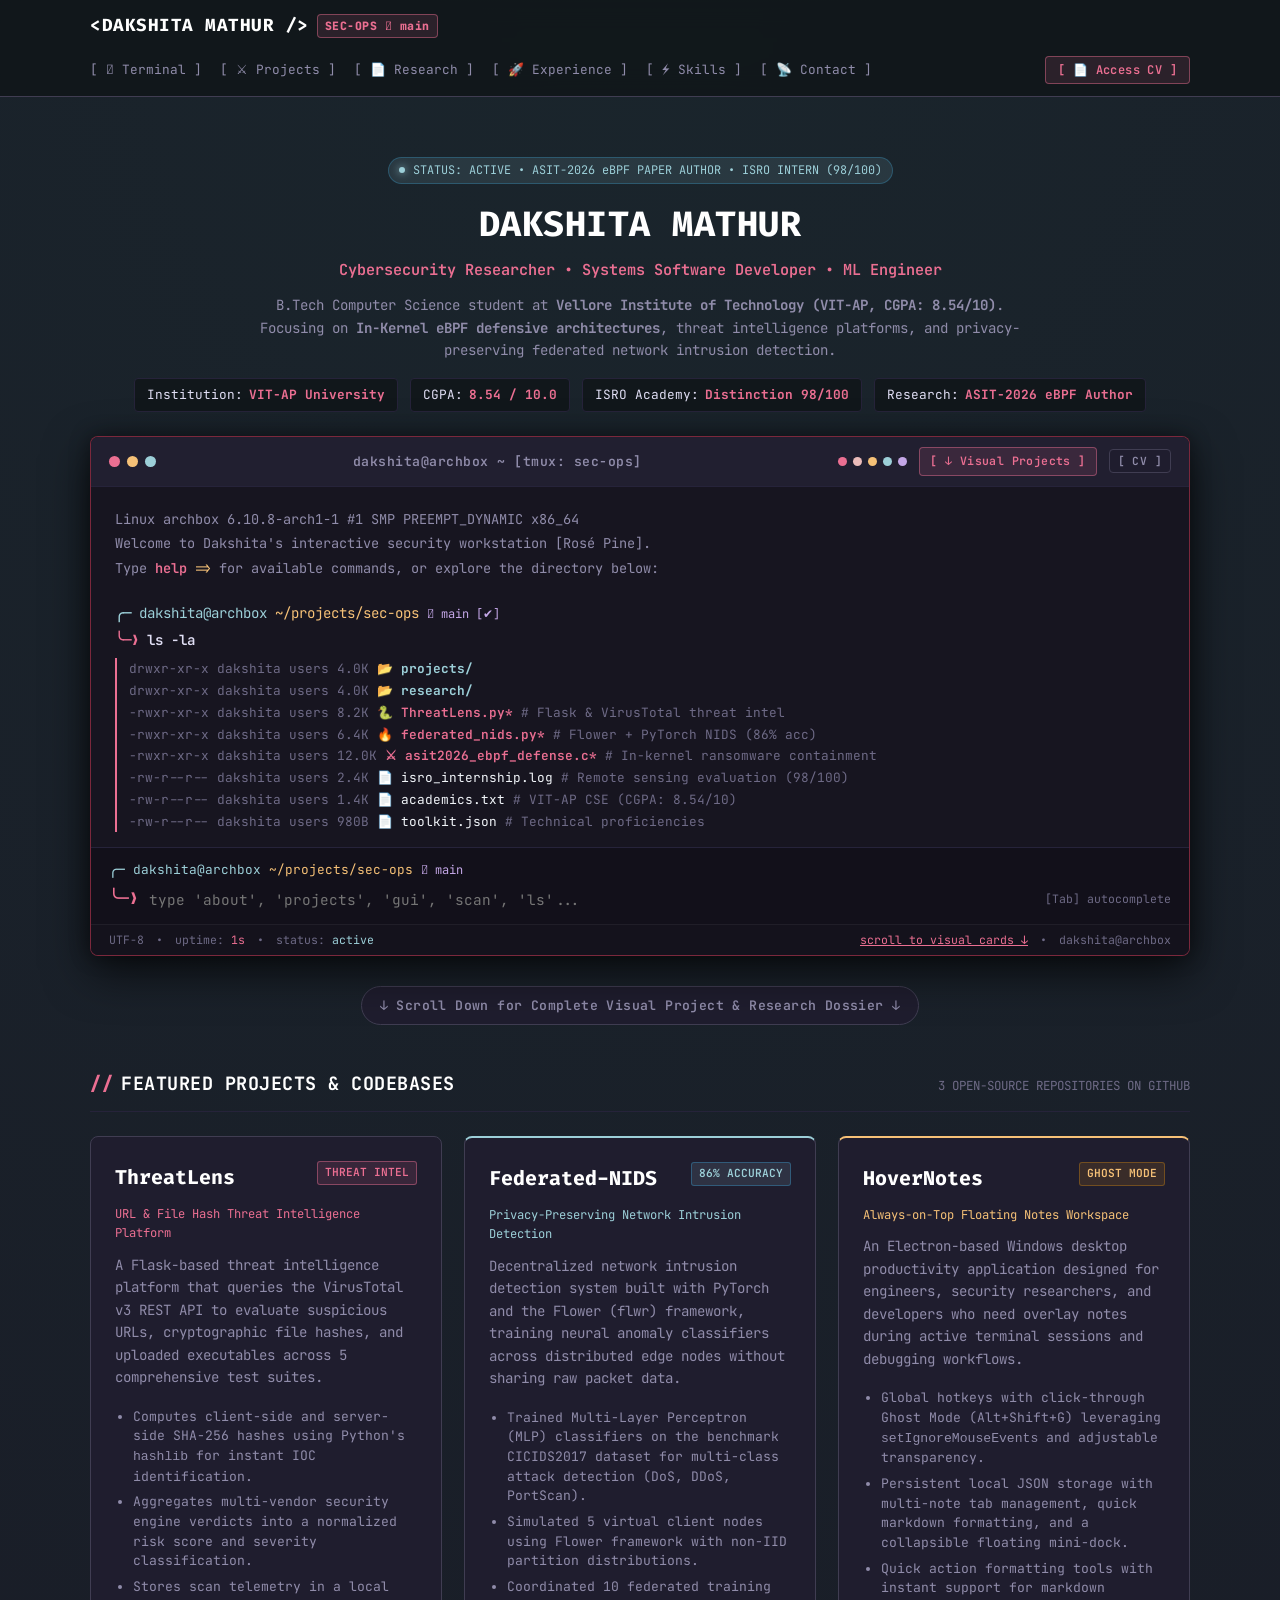
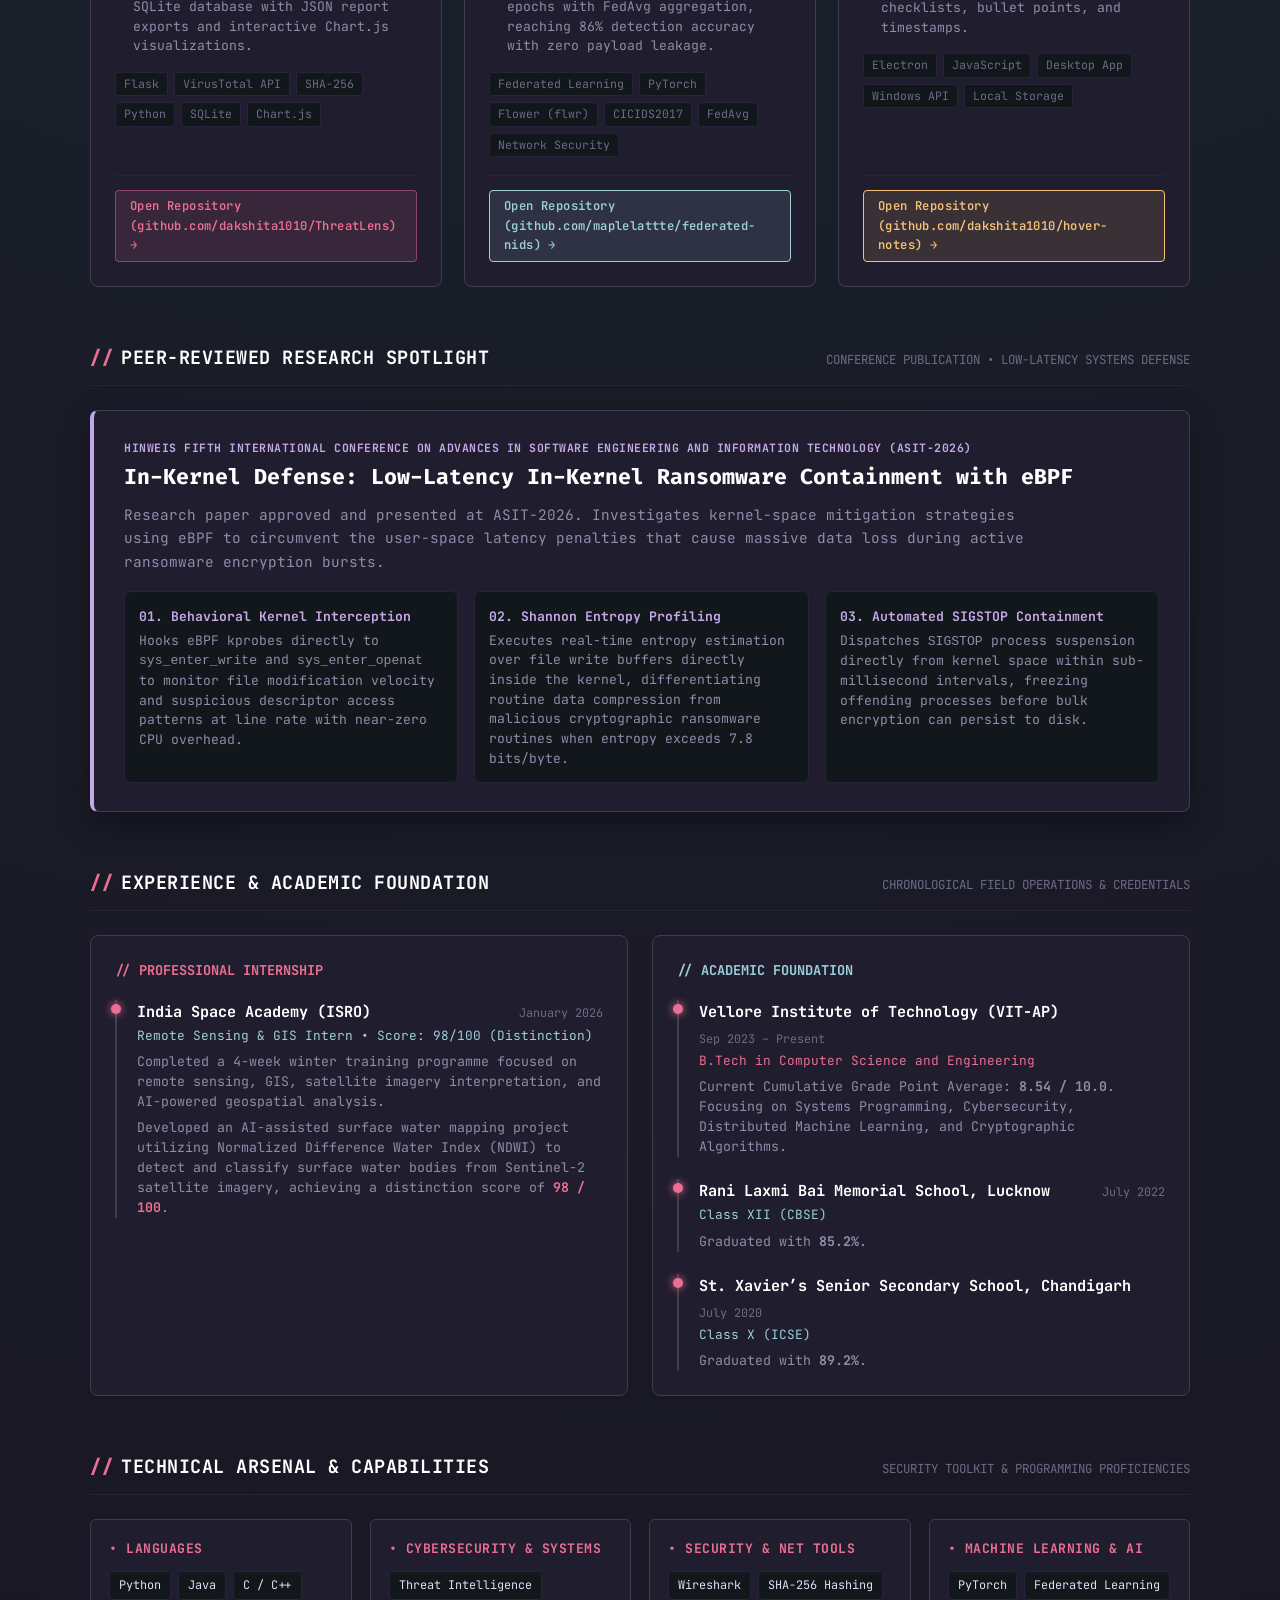
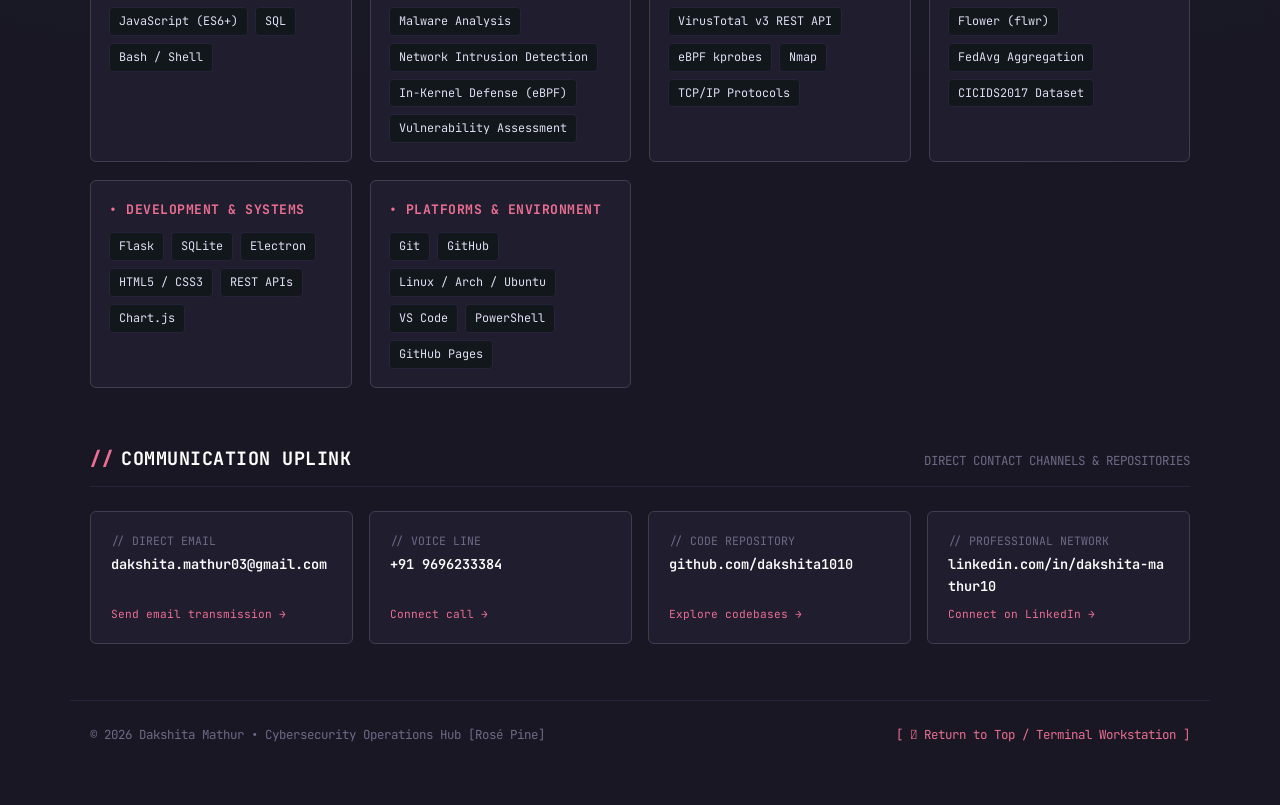
==== commit c4d071ae: "feat: Apply authentic Rosé Pine theme, Fira Code / JetBrains Mono / Nerd Fonts, dot-grid canvas, and" ====
--- a/index.html
+++ b/index.html
@@ -3,40 +3,40 @@
 <head>
   <meta charset="UTF-8" />
   <meta name="viewport" content="width=device-width, initial-scale=1.0" />
-  <title>Dakshita Mathur | Cybersecurity Portfolio &amp; Terminal Workstation</title>
+  <title>Dakshita Mathur | Cybersecurity Researcher &bull; Terminal Workstation</title>
   <meta name="description" content="Cybersecurity portfolio and terminal workstation of Dakshita Mathur: In-Kernel eBPF defense researcher (ASIT-2026), ThreatLens architect, and Federated Learning NIDS developer. B.Tech CSE @ VIT-AP (CGPA: 8.54/10)." />
-  <meta name="theme-color" content="#11171b" />
-
-  <!-- Google Fonts: JetBrains Mono & Outfit -->
+  <meta name="theme-color" content="#191724" />
+
+  <!-- Fonts: Fira Code, JetBrains Mono, Literata / Liberation Mono -->
   <link rel="preconnect" href="https://fonts.googleapis.com" />
   <link rel="preconnect" href="https://fonts.gstatic.com" crossorigin />
-  <link href="https://fonts.googleapis.com/css2?family=JetBrains+Mono:wght@400;500;600;700;800&family=Outfit:wght@400;500;600;700;800&display=swap" rel="stylesheet" />
-
-  <!-- Stylesheets -->
+  <link href="https://fonts.googleapis.com/css2?family=Fira+Code:wght@400;500;600;700&family=JetBrains+Mono:ital,wght@0,300;0,400;0,500;0,600;0,700;0,800;1,400&family=Literata:ital,opsz,wght@0,7..72,400;0,7..72,600;1,7..72,400&display=swap" rel="stylesheet" />
+
+  <!-- Stylesheets (Rosé Pine Design System) -->
   <link rel="stylesheet" href="css/cyber-theme.css" />
   <link rel="stylesheet" href="css/terminal.css" />
   <link rel="stylesheet" href="css/components.css" />
   <link rel="stylesheet" href="css/portfolio.css" />
 </head>
 <body>
-  <!-- Background Matrix Rain Canvas -->
+  <!-- Background Canvas (Toggleable via 'matrix' command) -->
   <canvas id="matrix-canvas"></canvas>
 
   <!-- =========================================================================
-       1. STICKY TOP NAVBAR
+       1. STICKY TOP NAVBAR (ROSÉ PINE / TMUX / NERD FONT STYLING)
        ========================================================================= -->
   <nav class="port-navbar">
     <div class="port-nav-container">
       <div class="port-logo-group">
         <a href="#terminal" class="port-brand-title">
           <span>&lt;DAKSHITA MATHUR /&gt;</span>
-          <span class="tag">CYBER-OPS</span>
+          <span class="tag">SEC-OPS &#57509; main</span>
         </a>
       </div>
 
       <ul class="port-nav-links">
-        <li><a href="#terminal">[ &#128187; Terminal ]</a></li>
-        <li><a href="#projects">[ &#128737; Projects ]</a></li>
+        <li><a href="#terminal">[ &#62089; Terminal ]</a></li>
+        <li><a href="#projects">[ &#9876; Projects ]</a></li>
         <li><a href="#research">[ &#128196; Research ]</a></li>
         <li><a href="#experience">[ &#128640; Experience ]</a></li>
         <li><a href="#skills">[ &#9889; Skills ]</a></li>
@@ -45,7 +45,7 @@
 
       <div class="port-nav-actions">
         <button class="cyber-btn trigger-resume-modal" style="padding:5px 12px; font-size:0.75rem;">
-          [ Access CV ]
+          [ &#128196; Access CV ]
         </button>
       </div>
     </div>
@@ -56,17 +56,17 @@
        ========================================================================= -->
   <main class="port-main">
 
-    <!-- HERO HEADER: Operator Identity & Key Accolades -->
+    <!-- HERO HEADER: Developer Profile & Key Credentials -->
     <header class="terminal-hero-header">
       <div class="hero-status-pill" style="margin-bottom:12px;">
         <span class="pulse-dot"></span>
-        <span>DEFENSE STATUS: ACTIVE // ASIT-2026 RESEARCH AUTHOR // ISRO INTERN (98/100)</span>
+        <span>STATUS: ACTIVE &bull; ASIT-2026 eBPF PAPER AUTHOR &bull; ISRO INTERN (98/100)</span>
       </div>
       <h1>DAKSHITA MATHUR</h1>
       <div class="hero-sub">Cybersecurity Researcher &bull; Systems Software Developer &bull; ML Engineer</div>
       <p class="hero-intro-text">
-        B.Tech Computer Science student at <strong>Vellore Institute of Technology (VIT-AP, CGPA: 8.54/10)</strong> specializing in 
-        <strong>In-Kernel eBPF defensive architectures</strong>, threat intelligence platforms, and privacy-preserving federated network intrusion detection.
+        B.Tech Computer Science student at <strong>Vellore Institute of Technology (VIT-AP, CGPA: 8.54/10)</strong>. 
+        Focusing on <strong>In-Kernel eBPF defensive architectures</strong>, threat intelligence platforms, and privacy-preserving federated network intrusion detection.
       </p>
 
       <div class="hero-meta-badges" style="justify-content:center; margin-bottom:20px;">
@@ -90,32 +90,32 @@
     </header>
 
     <!-- =========================================================================
-         SECTION: REAL TERMINAL WORKSTATION (MATCHING REFERENCE DESIGN)
+         SECTION: REAL TERMINAL WORKSTATION (ROSÉ PINE & NERD FONT PROMPT)
          ========================================================================= -->
     <section id="terminal" class="terminal-section-wrap" style="scroll-margin-top: 80px;">
       <div class="terminal-workstation">
         <!-- Window Topbar Header -->
         <header class="term-topbar">
-          <!-- Left Window Dots -->
+          <!-- Left Window Dots (Rosé Pine Love, Gold, Foam) -->
           <div class="window-dots-left">
             <span class="dot red" title="Clear Screen"></span>
             <span class="dot yellow" title="Minimize / Restore"></span>
             <span class="dot green" title="Expand View"></span>
           </div>
 
-          <!-- Centered Window Title -->
+          <!-- Centered Window Title with tmux / zsh session -->
           <div class="term-title-center font-mono">
-            <span>dakshita.sys</span>
+            <span>dakshita@archbox ~ [tmux: sec-ops]</span>
           </div>
 
           <!-- Right Pastel Dots Cluster & Quick Nav -->
           <div class="term-topbar-right">
             <div class="pastel-dots-cluster">
-              <span class="pastel-dot d1"></span>
-              <span class="pastel-dot d2"></span>
-              <span class="pastel-dot d3"></span>
-              <span class="pastel-dot d4"></span>
-              <span class="pastel-dot d5"></span>
+              <span class="pastel-dot d1" title="Rosé Love"></span>
+              <span class="pastel-dot d2" title="Rosé Rose"></span>
+              <span class="pastel-dot d3" title="Rosé Gold"></span>
+              <span class="pastel-dot d4" title="Rosé Foam"></span>
+              <span class="pastel-dot d5" title="Rosé Iris"></span>
             </div>
 
             <a href="#projects" class="cyber-btn" style="padding:4px 10px; font-size:0.72rem;">
@@ -132,49 +132,60 @@
         <div class="term-screen" id="terminal-screen">
           <!-- Startup Greeting Banner -->
           <div class="term-intro-startup font-mono">
-            <div>Welcome to the Terminal</div>
-            <div style="margin: 3px 0;">Starting up...</div>
-            <div>You can now interact with the Terminal</div>
-            <div style="margin: 3px 0;">
-              Type <span class="cmd-highlight">help</span> <span class="term-arrow">=&gt;</span> for a list of commands
-            </div>
-          </div>
-
-          <!-- Shell Auth Header Prompt -->
+            <div>Linux archbox 6.10.8-arch1-1 #1 SMP PREEMPT_DYNAMIC x86_64</div>
+            <div style="margin: 3px 0;">Welcome to Dakshita's interactive security workstation [Rosé Pine].</div>
+            <div>Type <span class="cmd-highlight">help</span> <span class="term-arrow">=&gt;</span> for available commands, or explore the directory below:</div>
+          </div>
+
+          <!-- Starship / Powerlevel10k Prompt Header -->
           <div class="term-auth-prompt font-mono">
-            <span class="auth-user">$dakshita_mathur</span> <span class="auth-sudo">sudo</span> <span class="auth-path">~/guest</span>
+            <span style="color:var(--rp-foam);">╭─ dakshita@archbox</span> <span style="color:var(--rp-gold);">~/projects/sec-ops</span> <span style="color:var(--rp-iris); font-size:0.75rem;">&#57509; main [&#10004;]</span>
           </div>
           <div class="term-executed-row font-mono">
-            <span class="term-prompt-chevron">&gt;</span>
-            <span style="color:#fff;">ls</span>
-          </div>
-
-          <!-- Interactive Directive Directory Table -->
+            <span style="color:var(--rp-love); font-weight:700;">╰─❯</span>
+            <span style="color:var(--rp-text); font-weight:600;">ls -la</span>
+          </div>
+
+          <!-- Real UNIX Directory Listing -->
+          <div class="term-output-card" style="margin: 6px 0 14px;">
+            <div style="font-size:0.8rem; line-height:1.7; color:var(--rp-subtle);">
+              <div><span style="color:var(--rp-muted);">drwxr-xr-x  dakshita users  4.0K</span>  <span class="dir-folder">&#128194; projects/</span></div>
+              <div><span style="color:var(--rp-muted);">drwxr-xr-x  dakshita users  4.0K</span>  <span class="dir-folder">&#128194; research/</span></div>
+              <div><span style="color:var(--rp-muted);">-rwxr-xr-x  dakshita users  8.2K</span>  <span class="dir-exec">&#128013; ThreatLens.py*</span>  <span style="color:var(--rp-muted);"># Flask &amp; VirusTotal threat intel</span></div>
+              <div><span style="color:var(--rp-muted);">-rwxr-xr-x  dakshita users  6.4K</span>  <span class="dir-exec">&#128293; federated_nids.py*</span>  <span style="color:var(--rp-muted);"># Flower + PyTorch NIDS (86% acc)</span></div>
+              <div><span style="color:var(--rp-muted);">-rwxr-xr-x  dakshita users 12.0K</span>  <span class="dir-exec">&#9876; asit2026_ebpf_defense.c*</span>  <span style="color:var(--rp-muted);"># In-kernel ransomware containment</span></div>
+              <div><span style="color:var(--rp-muted);">-rw-r--r--  dakshita users  2.4K</span>  <span class="dir-file">&#128196; isro_internship.log</span>  <span style="color:var(--rp-muted);"># Remote sensing evaluation (98/100)</span></div>
+              <div><span style="color:var(--rp-muted);">-rw-r--r--  dakshita users  1.4K</span>  <span class="dir-file">&#128196; academics.txt</span>  <span style="color:var(--rp-muted);"># VIT-AP CSE (CGPA: 8.54/10)</span></div>
+              <div><span style="color:var(--rp-muted);">-rw-r--r--  dakshita users  980B</span>  <span class="dir-file">&#128196; toolkit.json</span>  <span style="color:var(--rp-muted);"># Technical proficiencies</span></div>
+            </div>
+          </div>
+
+          <!-- Command Directory Table -->
           <div class="term-output-card">
             <table class="term-cmd-table font-mono">
               <tr>
                 <td style="width:130px;"><span class="cmd-name" onclick="window.runTermCmd('help')">help</span> <span class="term-arrow">=&gt;</span></td>
-                <td class="cmd-desc">for a list of commands</td>
+                <td class="cmd-desc">display command directory</td>
               </tr>
               <tr>
                 <td><span class="cmd-name" onclick="window.runTermCmd('clear')">clear</span> <span class="term-arrow">=&gt;</span></td>
-                <td class="cmd-desc">to clear the terminal screen buffer</td>
+                <td class="cmd-desc">clear terminal screen buffer</td>
               </tr>
               <tr>
                 <td><span class="cmd-name" onclick="window.runTermCmd('about')">about</span> <span class="term-arrow">=&gt;</span></td>
-                <td class="cmd-desc">learn more about me (VIT-AP, 8.54 CGPA)</td>
+                <td class="cmd-desc">operator briefing (VIT-AP B.Tech CSE, 8.54 CGPA)</td>
               </tr>
               <tr>
                 <td><span class="cmd-name" onclick="window.runTermCmd('projects')">projects</span> <span class="term-arrow">=&gt;</span></td>
-                <td class="cmd-desc">explore ThreatLens, Federated-NIDS, HoverNotes</td>
+                <td class="cmd-desc">inspect ThreatLens, Federated-NIDS, HoverNotes</td>
               </tr>
               <tr>
                 <td><span class="cmd-name" onclick="window.runTermCmd('research')">research</span> <span class="term-arrow">=&gt;</span></td>
-                <td class="cmd-desc">inspect ASIT-2026 eBPF in-kernel defense paper</td>
+                <td class="cmd-desc">ASIT-2026 conference paper: eBPF in-kernel defense</td>
               </tr>
               <tr>
                 <td><span class="cmd-name" onclick="window.runTermCmd('skills')">skills</span> <span class="term-arrow">=&gt;</span></td>
-                <td class="cmd-desc">view cybersecurity toolkit &amp; programming languages</td>
+                <td class="cmd-desc">technical toolkit &amp; programming languages</td>
               </tr>
               <tr>
                 <td><span class="cmd-name" onclick="window.runTermCmd('experience')">experience</span> <span class="term-arrow">=&gt;</span></td>
@@ -182,11 +193,11 @@
               </tr>
               <tr>
                 <td><span class="cmd-name" onclick="window.runTermCmd('social')">social</span> <span class="term-arrow">=&gt;</span></td>
-                <td class="cmd-desc">view communication uplink &amp; social profiles</td>
+                <td class="cmd-desc">communication uplink &amp; repository links</td>
               </tr>
               <tr>
                 <td><span class="cmd-name" onclick="window.runTermCmd('scan')">scan</span> <span class="term-arrow">=&gt;</span></td>
-                <td class="cmd-desc">live client-side SHA-256 hash &amp; threat analyzer</td>
+                <td class="cmd-desc">run client-side SHA-256 hash &amp; threat analysis</td>
               </tr>
               <tr>
                 <td><span class="cmd-name" onclick="window.runTermCmd('gui')">gui</span> <span class="term-arrow">=&gt;</span></td>
@@ -198,7 +209,7 @@
               </tr>
               <tr>
                 <td><span class="cmd-name" onclick="window.runTermCmd('cv')">cv</span> <span class="term-arrow">=&gt;</span></td>
-                <td class="cmd-desc">view &amp; print resume dossier modal</td>
+                <td class="cmd-desc">open printable resume dossier modal</td>
               </tr>
             </table>
           </div>
@@ -215,7 +226,6 @@
             <span class="term-pill" data-cmd="scan">[ scan ]</span>
             <span class="term-pill" data-cmd="gui">[ &darr; visual cards ]</span>
             <span class="term-pill" data-cmd="tictactoe">[ tictactoe ]</span>
-            <span class="term-pill" data-cmd="matrix">[ matrix ]</span>
             <span class="term-pill" data-cmd="cv">[ cv ]</span>
             <span class="term-pill" data-cmd="clear">[ clear ]</span>
           </div>
@@ -224,13 +234,13 @@
           <div class="term-history-flow font-mono" id="terminal-log-flow"></div>
         </div>
 
-        <!-- Terminal Input Row -->
+        <!-- Terminal Input Row (Starship Prompt) -->
         <div class="term-input-row font-mono">
           <div class="term-input-auth-preview">
-            <span class="auth-user">$dakshita_mathur</span> <span class="auth-sudo">sudo</span> <span class="auth-path" id="term-path-preview">~</span>
+            <span style="color:var(--rp-foam);">╭─ dakshita@archbox</span> <span style="color:var(--rp-gold);" id="term-path-preview">~/projects/sec-ops</span> <span style="color:var(--rp-iris); font-size:0.75rem;">&#57509; main</span>
           </div>
           <div class="term-input-line-inner">
-            <span class="term-chevron">&gt;</span>
+            <span style="color:var(--rp-love); font-weight:700;">╰─❯</span>
             <input 
               type="text" 
               id="terminal-input" 
@@ -240,7 +250,7 @@
               spellcheck="false" 
               autofocus 
             />
-            <span class="term-hint-badge font-mono">Tab to autocomplete</span>
+            <span class="term-hint-badge font-mono">[Tab] autocomplete</span>
           </div>
         </div>
 
@@ -256,7 +266,7 @@
           <div class="term-footer-right">
             <a href="#projects" style="color:var(--accent-red); text-decoration:underline;">scroll to visual cards &darr;</a>
             <span>&bull;</span>
-            <span>visitor@workstation</span>
+            <span>dakshita@archbox</span>
           </div>
         </footer>
       </div>
@@ -274,8 +284,8 @@
          ========================================================================= -->
     <section class="port-section" id="projects" style="scroll-margin-top: 80px;">
       <div class="port-section-header">
-        <h2 class="port-section-title">CLASSIFIED OPERATIONS &amp; FEATURED PROJECTS</h2>
-        <span class="port-section-subtitle">3 PRODUCTION-READY CODEBASES WITH REPOSITORIES</span>
+        <h2 class="port-section-title">FEATURED PROJECTS &amp; CODEBASES</h2>
+        <span class="port-section-subtitle">3 OPEN-SOURCE REPOSITORIES ON GITHUB</span>
       </div>
 
       <div class="projects-grid">
@@ -290,13 +300,13 @@
               URL &amp; File Hash Threat Intelligence Platform
             </div>
             <p class="project-desc">
-              A Flask-based threat intelligence engine designed to analyze suspicious URLs, file hashes, and uploaded executables 
-              by communicating with the VirusTotal v3 REST API. Validated across 5 comprehensive test suites.
+              A Flask-based threat intelligence platform that queries the VirusTotal v3 REST API to evaluate suspicious URLs, 
+              cryptographic file hashes, and uploaded executables across 5 comprehensive test suites.
             </p>
             <ul class="project-bullets">
-              <li>Local SHA-256 calculation for rapid identification of cryptographic malware artifacts.</li>
-              <li>Automated security vendor consensus aggregation with custom multi-signal threat scoring.</li>
-              <li>SQLite-backed persistent audit log, JSON report generation, and Chart.js telemetry dashboards.</li>
+              <li>Computes client-side and server-side SHA-256 hashes using Python's <code>hashlib</code> for instant IOC identification.</li>
+              <li>Aggregates multi-vendor security engine verdicts into a normalized risk score and severity classification.</li>
+              <li>Stores scan telemetry in a local SQLite database with JSON report exports and interactive Chart.js visualizations.</li>
             </ul>
             <div class="project-tags">
               <span class="project-tag">Flask</span>
@@ -325,13 +335,13 @@
               Privacy-Preserving Network Intrusion Detection
             </div>
             <p class="project-desc">
-              Decentralized intrusion detection system trained across distributed client nodes without aggregating raw network traffic, 
-              guaranteeing zero data leakage across edge subnets.
+              Decentralized network intrusion detection system built with PyTorch and the Flower (flwr) framework, 
+              training neural anomaly classifiers across distributed edge nodes without sharing raw packet data.
             </p>
             <ul class="project-bullets">
-              <li>Trained PyTorch neural network classifiers on the benchmark CICIDS2017 dataset for multi-class attack detection.</li>
-              <li>Distributed across 5 simulated client nodes using Flower (flwr) framework.</li>
-              <li>Coordinated 10 federated training epochs with FedAvg aggregation, attaining 86% detection accuracy.</li>
+              <li>Trained Multi-Layer Perceptron (MLP) classifiers on the benchmark CICIDS2017 dataset for multi-class attack detection (DoS, DDoS, PortScan).</li>
+              <li>Simulated 5 virtual client nodes using Flower framework with non-IID partition distributions.</li>
+              <li>Coordinated 10 federated training epochs with FedAvg aggregation, reaching 86% detection accuracy with zero payload leakage.</li>
             </ul>
             <div class="project-tags">
               <span class="project-tag">Federated Learning</span>
@@ -360,13 +370,13 @@
               Always-on-Top Floating Notes Workspace
             </div>
             <p class="project-desc">
-              An Electron-based Windows desktop productivity application engineered for developers and cybersecurity analysts 
-              needing overlay notes during active terminal sessions.
+              An Electron-based Windows desktop productivity application designed for engineers, security researchers, 
+              and developers who need overlay notes during active terminal sessions and debugging workflows.
             </p>
             <ul class="project-bullets">
-              <li>Global hotkeys with click-through Ghost Mode (Alt+Shift+G) and adjustable window transparency.</li>
-              <li>Persistent local storage with multi-note tab management and collapsible floating mini-dock.</li>
-              <li>Quick formatting tools with instant support for markdown checklists, bullet points, and timestamps.</li>
+              <li>Global hotkeys with click-through Ghost Mode (Alt+Shift+G) leveraging <code>setIgnoreMouseEvents</code> and adjustable transparency.</li>
+              <li>Persistent local JSON storage with multi-note tab management, quick markdown formatting, and a collapsible floating mini-dock.</li>
+              <li>Quick action formatting tools with instant support for markdown checklists, bullet points, and timestamps.</li>
             </ul>
             <div class="project-tags">
               <span class="project-tag">Electron</span>
@@ -377,7 +387,7 @@
             </div>
           </div>
           <div class="project-links">
-            <a href="https://github.com/dakshita1010/hover-notes" target="_blank" rel="noopener noreferrer" class="cyber-btn" style="border-color:var(--accent-amber); color:var(--accent-amber); background:rgba(245,158,11,0.12);">
+            <a href="https://github.com/dakshita1010/hover-notes" target="_blank" rel="noopener noreferrer" class="cyber-btn" style="border-color:var(--accent-amber); color:var(--accent-amber); background:rgba(246,193,119,0.12);">
               Open Repository (github.com/dakshita1010/hover-notes) &rarr;
             </a>
           </div>
@@ -402,7 +412,7 @@
           In-Kernel Defense: Low-Latency In-Kernel Ransomware Containment with eBPF
         </h3>
         <p style="color:var(--text-muted); font-size:0.9rem; line-height:1.6; max-width:920px;">
-          Research paper approved and presented at ASIT-2026. Investigated kernel-space mitigation strategies to circumvent 
+          Research paper approved and presented at ASIT-2026. Investigates kernel-space mitigation strategies using eBPF to circumvent 
           the user-space latency penalties that cause massive data loss during active ransomware encryption bursts.
         </p>
 
@@ -410,22 +420,22 @@
           <div class="research-point-box">
             <strong>01. Behavioral Kernel Interception</strong>
             <p>
-              Leveraged eBPF kprobes attached directly to <code>sys_enter_write</code> and <code>sys_enter_openat</code> to monitor I/O 
-              velocity and suspicious file descriptor access patterns with negligible CPU overhead.
+              Hooks eBPF kprobes directly to <code>sys_enter_write</code> and <code>sys_enter_openat</code> to monitor file modification velocity 
+              and suspicious descriptor access patterns at line rate with near-zero CPU overhead.
             </p>
           </div>
           <div class="research-point-box">
             <strong>02. Shannon Entropy Profiling</strong>
             <p>
-              Executed real-time entropy estimation algorithms over file write buffers directly inside the kernel, differentiating 
-              routine document compression from malicious cryptographic encryption routines.
+              Executes real-time entropy estimation over file write buffers directly inside the kernel, differentiating routine data compression 
+              from malicious cryptographic ransomware routines when entropy exceeds 7.8 bits/byte.
             </p>
           </div>
           <div class="research-point-box">
             <strong>03. Automated SIGSTOP Containment</strong>
             <p>
-              Architected an autonomous kernel-level process suspension pipeline, dispatching <code>SIGSTOP</code> to offending PIDs 
-              in sub-millisecond timeframes without relying on sluggish user-space telemetry loops.
+              Dispatches <code>SIGSTOP</code> process suspension directly from kernel space within sub-millisecond intervals, 
+              freezing offending processes before bulk encryption can persist to disk.
             </p>
           </div>
         </div>
@@ -456,12 +466,12 @@
             <div class="timeline-role">Remote Sensing &amp; GIS Intern &bull; Score: 98/100 (Distinction)</div>
             <div class="timeline-desc">
               <p style="margin-bottom:6px;">
-                Completed a rigorous 4-week winter training programme focused on remote sensing, GIS, satellite imagery interpretation, 
+                Completed a 4-week winter training programme focused on remote sensing, GIS, satellite imagery interpretation, 
                 and AI-powered geospatial analysis.
               </p>
               <p>
                 Developed an AI-assisted surface water mapping project utilizing Normalized Difference Water Index (NDWI) 
-                to detect and classify surface water bodies from satellite imagery, achieving a distinction score of 
+                to detect and classify surface water bodies from Sentinel-2 satellite imagery, achieving a distinction score of 
                 <strong style="color:var(--accent-red);">98 / 100</strong>.
               </p>
             </div>
@@ -471,7 +481,7 @@
         <!-- Education Column -->
         <div class="timeline-card">
           <div style="font-family:var(--font-mono); font-size:0.85rem; font-weight:700; color:var(--accent-cyan); margin-bottom:18px;">
-            // ACADEMIC EDUCATION
+            // ACADEMIC FOUNDATION
           </div>
 
           <div class="timeline-item">
@@ -513,7 +523,7 @@
     <section class="port-section" id="skills" style="scroll-margin-top: 80px;">
       <div class="port-section-header">
         <h2 class="port-section-title">TECHNICAL ARSENAL &amp; CAPABILITIES</h2>
-        <span class="port-section-subtitle">CLASSIFIED TOOLKIT &amp; PROFICIENCIES</span>
+        <span class="port-section-subtitle">SECURITY TOOLKIT &amp; PROGRAMMING PROFICIENCIES</span>
       </div>
 
       <div class="skills-matrix">
@@ -530,7 +540,7 @@
         </div>
 
         <div class="skill-category-card">
-          <div class="skill-category-title">&bull; Cybersecurity</div>
+          <div class="skill-category-title">&bull; Cybersecurity &amp; Systems</div>
           <div class="skill-pills-wrap">
             <span class="skill-pill">Threat Intelligence</span>
             <span class="skill-pill">Malware Analysis</span>
@@ -545,7 +555,7 @@
           <div class="skill-pills-wrap">
             <span class="skill-pill">Wireshark</span>
             <span class="skill-pill">SHA-256 Hashing</span>
-            <span class="skill-pill">VirusTotal API</span>
+            <span class="skill-pill">VirusTotal v3 REST API</span>
             <span class="skill-pill">eBPF kprobes</span>
             <span class="skill-pill">Nmap</span>
             <span class="skill-pill">TCP/IP Protocols</span>
@@ -580,7 +590,7 @@
           <div class="skill-pills-wrap">
             <span class="skill-pill">Git</span>
             <span class="skill-pill">GitHub</span>
-            <span class="skill-pill">Linux / Ubuntu</span>
+            <span class="skill-pill">Linux / Arch / Ubuntu</span>
             <span class="skill-pill">VS Code</span>
             <span class="skill-pill">PowerShell</span>
             <span class="skill-pill">GitHub Pages</span>
@@ -595,7 +605,7 @@
     <section class="port-section" id="contact" style="scroll-margin-top: 80px;">
       <div class="port-section-header">
         <h2 class="port-section-title">COMMUNICATION UPLINK</h2>
-        <span class="port-section-subtitle">DIRECT SECURE TRANSMISSION CHANNELS</span>
+        <span class="port-section-subtitle">DIRECT CONTACT CHANNELS &amp; REPOSITORIES</span>
       </div>
 
       <div class="contact-channels-grid">
@@ -604,12 +614,12 @@
             <div class="contact-channel-label">// DIRECT EMAIL</div>
             <div class="contact-channel-val">dakshita.mathur03@gmail.com</div>
           </div>
-          <div class="contact-channel-hint">Send transmission &rarr;</div>
+          <div class="contact-channel-hint">Send email transmission &rarr;</div>
         </a>
 
         <a href="tel:+919696233384" class="contact-channel-card">
           <div>
-            <div class="contact-channel-label">// SECURE VOICE LINE</div>
+            <div class="contact-channel-label">// VOICE LINE</div>
             <div class="contact-channel-val">+91 9696233384</div>
           </div>
           <div class="contact-channel-hint">Connect call &rarr;</div>
@@ -775,10 +785,10 @@
        ========================================================================= -->
   <footer class="port-footer">
     <div>
-      <span>&copy; 2026 Dakshita Mathur &bull; Cybersecurity Operations Hub</span>
+      <span>&copy; 2026 Dakshita Mathur &bull; Cybersecurity Operations Hub [Rosé Pine]</span>
     </div>
     <div>
-      <a href="#terminal">[ &#128187; Return to Top / Terminal Workstation ]</a>
+      <a href="#terminal">[ &#62089; Return to Top / Terminal Workstation ]</a>
     </div>
   </footer>
 
--- a/css/cyber-theme.css
+++ b/css/cyber-theme.css
@@ -1,41 +1,59 @@
 /* ==========================================================================
-   IMMERSIVE REAL TERMINAL THEME (GRAPHITE GREY & CORAL RED)
+   ROSÉ PINE DESIGN SYSTEM (AUTHENTIC NERD FONT & LINUX WORKSTATION PALETTE)
+   Palette: https://rosepinetheme.com (Rosé Pine Main)
    ========================================================================== */
 
 :root {
-  /* Dark Graphite Slate Palette */
-  --bg-primary: #11171b;
-  --bg-secondary: #162026;
-  --bg-terminal: #141d22;
-  --bg-terminal-header: #1c272e;
-  --bg-terminal-footer: #0f1519;
-  --bg-input: #0e1418;
+  /* Rosé Pine Canonical Tokens */
+  --rp-base: #191724;          /* Main Background */
+  --rp-surface: #1f1d2e;       /* Card / Surface Background */
+  --rp-overlay: #26233a;       /* Topbar / Overlay Elements */
+  --rp-muted: #6e6a86;         /* Dim Text / Comments */
+  --rp-subtle: #908caa;        /* Secondary Text / Borders */
+  --rp-text: #e0def4;          /* Primary High-Contrast Text */
+  --rp-love: #eb6f92;          /* Rose-Red Accent */
+  --rp-gold: #f6c177;          /* Warm Honey Amber */
+  --rp-rose: #ebbcba;          /* Coral Blush */
+  --rp-pine: #31748f;          /* Deep Slate Cyan */
+  --rp-foam: #9ccfd8;          /* Soft Sky Foam */
+  --rp-iris: #c4a7e7;          /* Soft Lavender */
+  --rp-hl-low: #21202e;
+  --rp-hl-med: #403d52;        /* Card Borders */
+  --rp-hl-high: #524f67;       /* Hover Borders */
 
-  /* Red & Coral Accents (Zero Green) */
-  --accent-red: #f43f5e;
-  --accent-red-bright: #fb7185;
-  --accent-red-dim: rgba(244, 63, 94, 0.14);
-  --accent-red-glow: rgba(244, 63, 94, 0.35);
+  /* Semantic Theme Mappings */
+  --bg-primary: var(--rp-base);
+  --bg-secondary: var(--rp-surface);
+  --bg-terminal: #171520;
+  --bg-terminal-header: #211f30;
+  --bg-terminal-footer: #14121c;
+  --bg-input: #12101a;
 
-  /* Cool Cyan & Amber Highlights */
-  --accent-cyan: #38bdf8;
-  --accent-cyan-dim: rgba(56, 189, 248, 0.12);
-  --accent-amber: #f59e0b;
-  --accent-purple: #c084fc;
+  /* Rose & Coral Highlights (Zero Green) */
+  --accent-red: var(--rp-love);
+  --accent-red-bright: var(--rp-rose);
+  --accent-red-dim: rgba(235, 111, 146, 0.12);
+  --accent-red-glow: rgba(235, 111, 146, 0.25);
+
+  /* Secondary Accents */
+  --accent-cyan: var(--rp-foam);
+  --accent-cyan-dim: rgba(156, 207, 216, 0.12);
+  --accent-amber: var(--rp-gold);
+  --accent-purple: var(--rp-iris);
 
   /* Typography */
-  --text-main: #f1f5f9;
-  --text-muted: #8fa3ab;
-  --text-dim: #5c707a;
+  --text-main: var(--rp-text);
+  --text-muted: var(--rp-subtle);
+  --text-dim: var(--rp-muted);
 
   /* Borders */
-  --border-subtle: rgba(255, 255, 255, 0.08);
-  --border-card: rgba(255, 255, 255, 0.12);
-  --border-accent: rgba(244, 63, 94, 0.4);
+  --border-subtle: var(--rp-overlay);
+  --border-card: var(--rp-hl-med);
+  --border-accent: rgba(235, 111, 146, 0.45);
 
-  /* Fonts */
-  --font-mono: 'JetBrains Mono', 'Fira Code', 'Courier New', monospace;
-  --font-display: 'Outfit', sans-serif;
+  /* Authentic Monospace & Nerd Font Stack */
+  --font-mono: 'JetBrains Mono', 'Fira Code', 'Liberation Mono', 'Lilex', 'Cascadia Code', ui-monospace, SFMono-Regular, Menlo, Monaco, Consolas, monospace;
+  --font-display: 'Fira Code', 'JetBrains Mono', monospace;
 }
 
 *, *::before, *::after {
@@ -54,36 +72,40 @@
   min-height: 100vh;
   overflow-y: auto;
   overflow-x: hidden;
-  background-color: var(--bg-primary);
-  background: radial-gradient(circle at 50% 0%, #1a252c 0%, var(--bg-primary) 70%);
+  background-color: var(--rp-base);
+  /* Developer Dot-Grid Background (Neovim / Dotfiles feel) */
+  background-image: radial-gradient(rgba(110, 106, 134, 0.18) 1px, transparent 1px);
+  background-size: 26px 26px;
   color: var(--text-main);
   font-family: var(--font-mono);
   -webkit-font-smoothing: antialiased;
+  -moz-osx-font-smoothing: grayscale;
   display: block;
+  line-height: 1.6;
 }
 
 /* Custom Scrollbars */
 ::-webkit-scrollbar {
-  width: 6px;
-  height: 6px;
+  width: 7px;
+  height: 7px;
 }
 ::-webkit-scrollbar-track {
-  background: transparent;
+  background: var(--rp-base);
 }
 ::-webkit-scrollbar-thumb {
-  background: #25343d;
-  border-radius: 3px;
+  background: var(--rp-hl-med);
+  border-radius: 4px;
 }
 ::-webkit-scrollbar-thumb:hover {
   background: var(--accent-red);
 }
 
 ::selection {
-  background: var(--accent-red-dim);
-  color: #fff;
+  background: var(--rp-hl-med);
+  color: var(--rp-text);
 }
 
-/* Background Matrix Canvas */
+/* Background Matrix Canvas (Optional toggle via 'matrix' command) */
 #matrix-canvas {
   position: fixed;
   top: 0;
@@ -92,46 +114,51 @@
   height: 100vh;
   z-index: 0;
   pointer-events: none;
-  opacity: 0.15;
+  opacity: 0.12;
   display: none;
 }
 #matrix-canvas.active {
   display: block;
 }
 
-/* Cyber Button */
+/* Authentic Rosé Pine Action Button */
 .cyber-btn {
   font-family: var(--font-mono);
-  font-size: 0.74rem;
+  font-size: 0.76rem;
   font-weight: 600;
-  letter-spacing: 0.5px;
-  padding: 5px 12px;
+  letter-spacing: 0.4px;
+  padding: 6px 14px;
   display: inline-flex;
   align-items: center;
-  gap: 6px;
+  gap: 7px;
   text-decoration: none;
   cursor: pointer;
   border-radius: 4px;
   border: 1px solid var(--border-accent);
   background: var(--accent-red-dim);
   color: var(--accent-red);
-  transition: all 0.15s ease;
+  transition: all 0.15s ease-in-out;
 }
 
 .cyber-btn:hover {
   background: var(--accent-red);
-  color: #fff;
-  box-shadow: 0 0 12px var(--accent-red-glow);
+  color: #191724;
+  box-shadow: 0 0 14px var(--accent-red-glow);
   transform: translateY(-1px);
 }
 
 .cyber-btn-outline {
-  background: rgba(255, 255, 255, 0.04);
-  border-color: var(--border-subtle);
+  background: var(--rp-surface);
+  border-color: var(--border-card);
   color: var(--text-muted);
 }
 .cyber-btn-outline:hover {
   border-color: var(--accent-red);
-  color: #fff;
-  background: rgba(244, 63, 94, 0.12);
+  color: var(--text-main);
+  background: var(--accent-red-dim);
 }
+
+.cyber-btn-sm {
+  padding: 4px 10px;
+  font-size: 0.72rem;
+}
--- a/css/terminal.css
+++ b/css/terminal.css
@@ -54,13 +54,13 @@
   border-radius: 50%;
   display: inline-block;
 }
-.dot.red { background: #f43f5e; }
-.dot.yellow { background: #f59e0b; }
-.dot.green { background: #38bdf8; }
+.dot.red { background: var(--rp-love); }
+.dot.yellow { background: var(--rp-gold); }
+.dot.green { background: var(--rp-foam); }
 
 .term-title-center {
   font-size: 0.82rem;
-  color: var(--text-muted);
+  color: var(--rp-subtle);
   letter-spacing: 0.5px;
   font-weight: 600;
   display: flex;
@@ -74,7 +74,7 @@
   gap: 12px;
 }
 
-/* Pastel dot group from reference image */
+/* Rosé Pine pastel dot cluster */
 .pastel-dots-cluster {
   display: flex;
   align-items: center;
@@ -87,11 +87,11 @@
   border-radius: 50%;
   display: inline-block;
 }
-.pastel-dot.d1 { background: #fb7185; }
-.pastel-dot.d2 { background: #fde047; }
-.pastel-dot.d3 { background: #38bdf8; }
-.pastel-dot.d4 { background: #cbd5e1; }
-.pastel-dot.d5 { background: #f1f5f9; }
+.pastel-dot.d1 { background: var(--rp-love); }
+.pastel-dot.d2 { background: var(--rp-rose); }
+.pastel-dot.d3 { background: var(--rp-gold); }
+.pastel-dot.d4 { background: var(--rp-foam); }
+.pastel-dot.d5 { background: var(--rp-iris); }
 
 /* --------------------------------------------------------------------------
    2. TERMINAL SCREEN / SCROLLABLE CONTENT
--- a/css/components.css
+++ b/css/components.css
@@ -11,7 +11,7 @@
   left: 0;
   width: 100vw;
   height: 100vh;
-  background: rgba(10, 14, 18, 0.92);
+  background: rgba(25, 23, 36, 0.94);
   backdrop-filter: blur(14px);
   z-index: 2000;
   display: none;
@@ -25,7 +25,7 @@
 }
 
 .modal-box {
-  background: #151e24;
+  background: var(--rp-surface);
   border: 1px solid var(--border-card);
   box-shadow: 0 25px 70px rgba(0, 0, 0, 0.85);
   width: 100%;
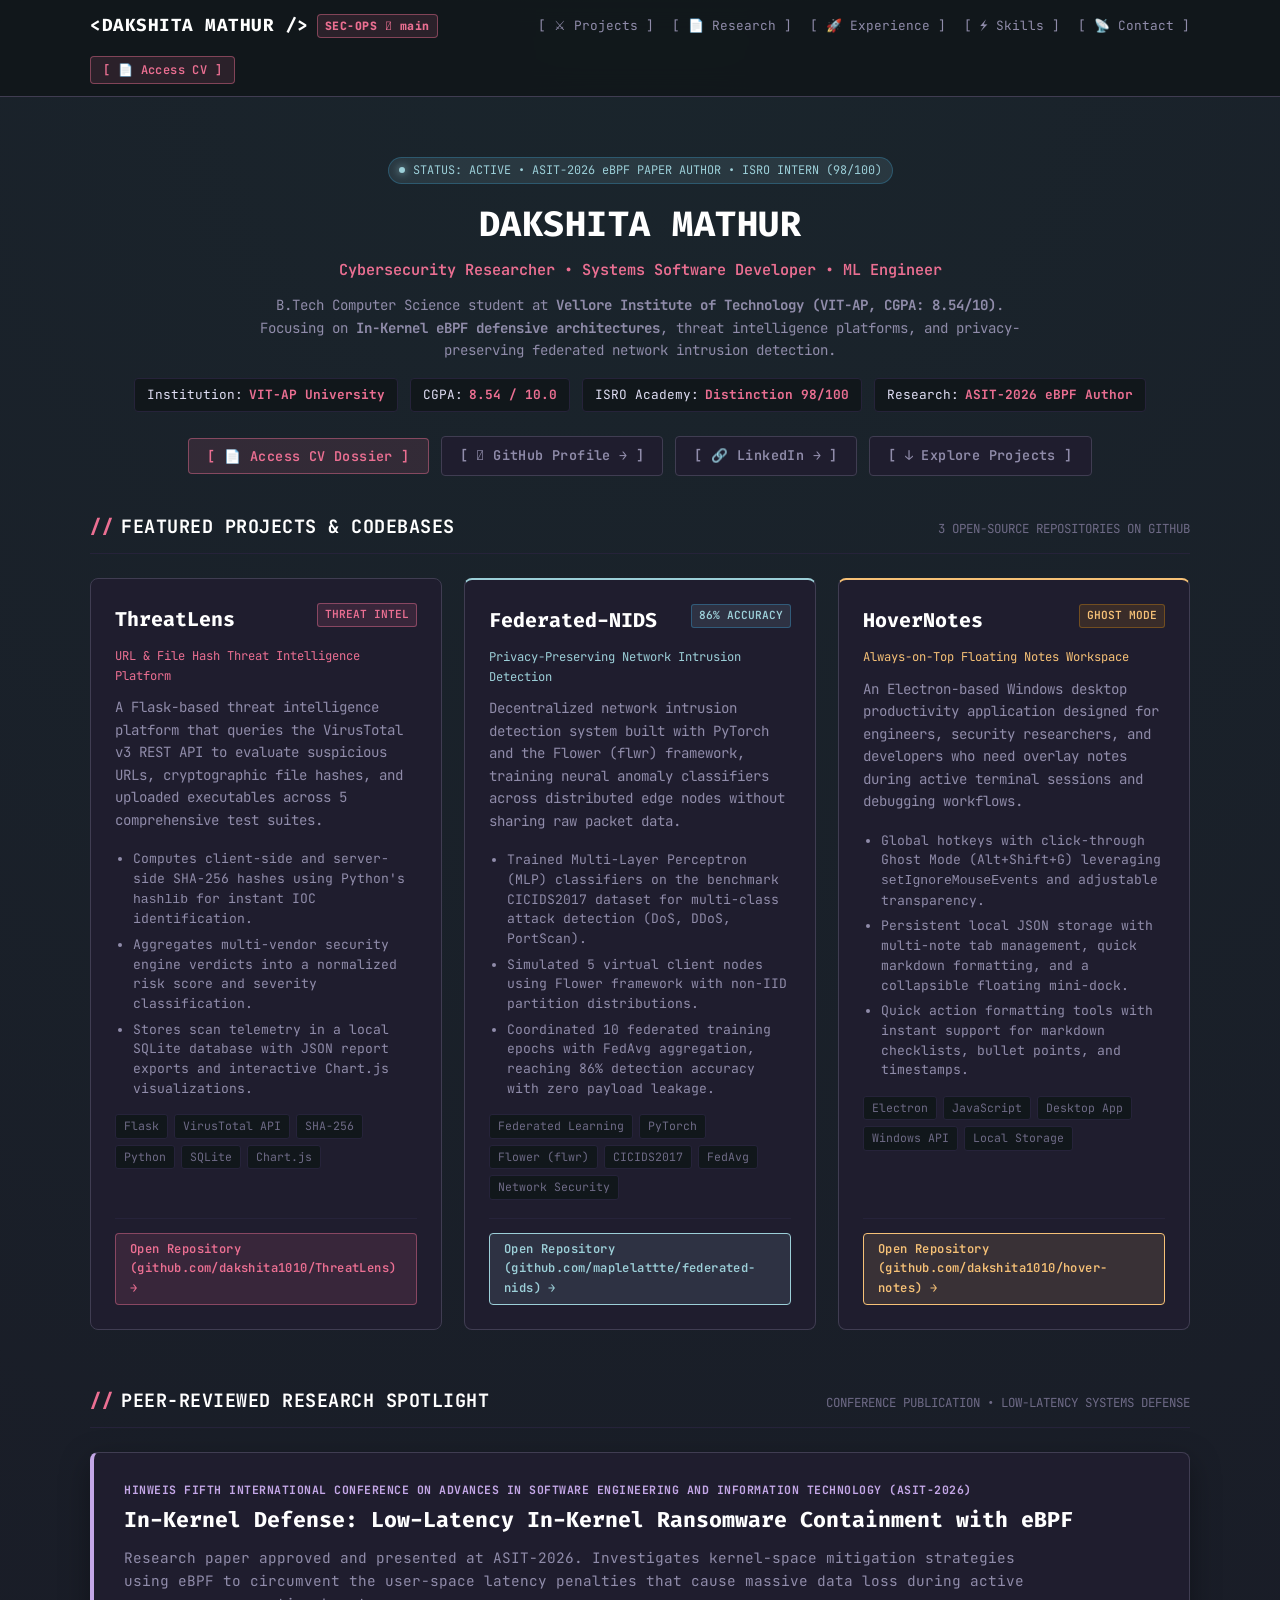
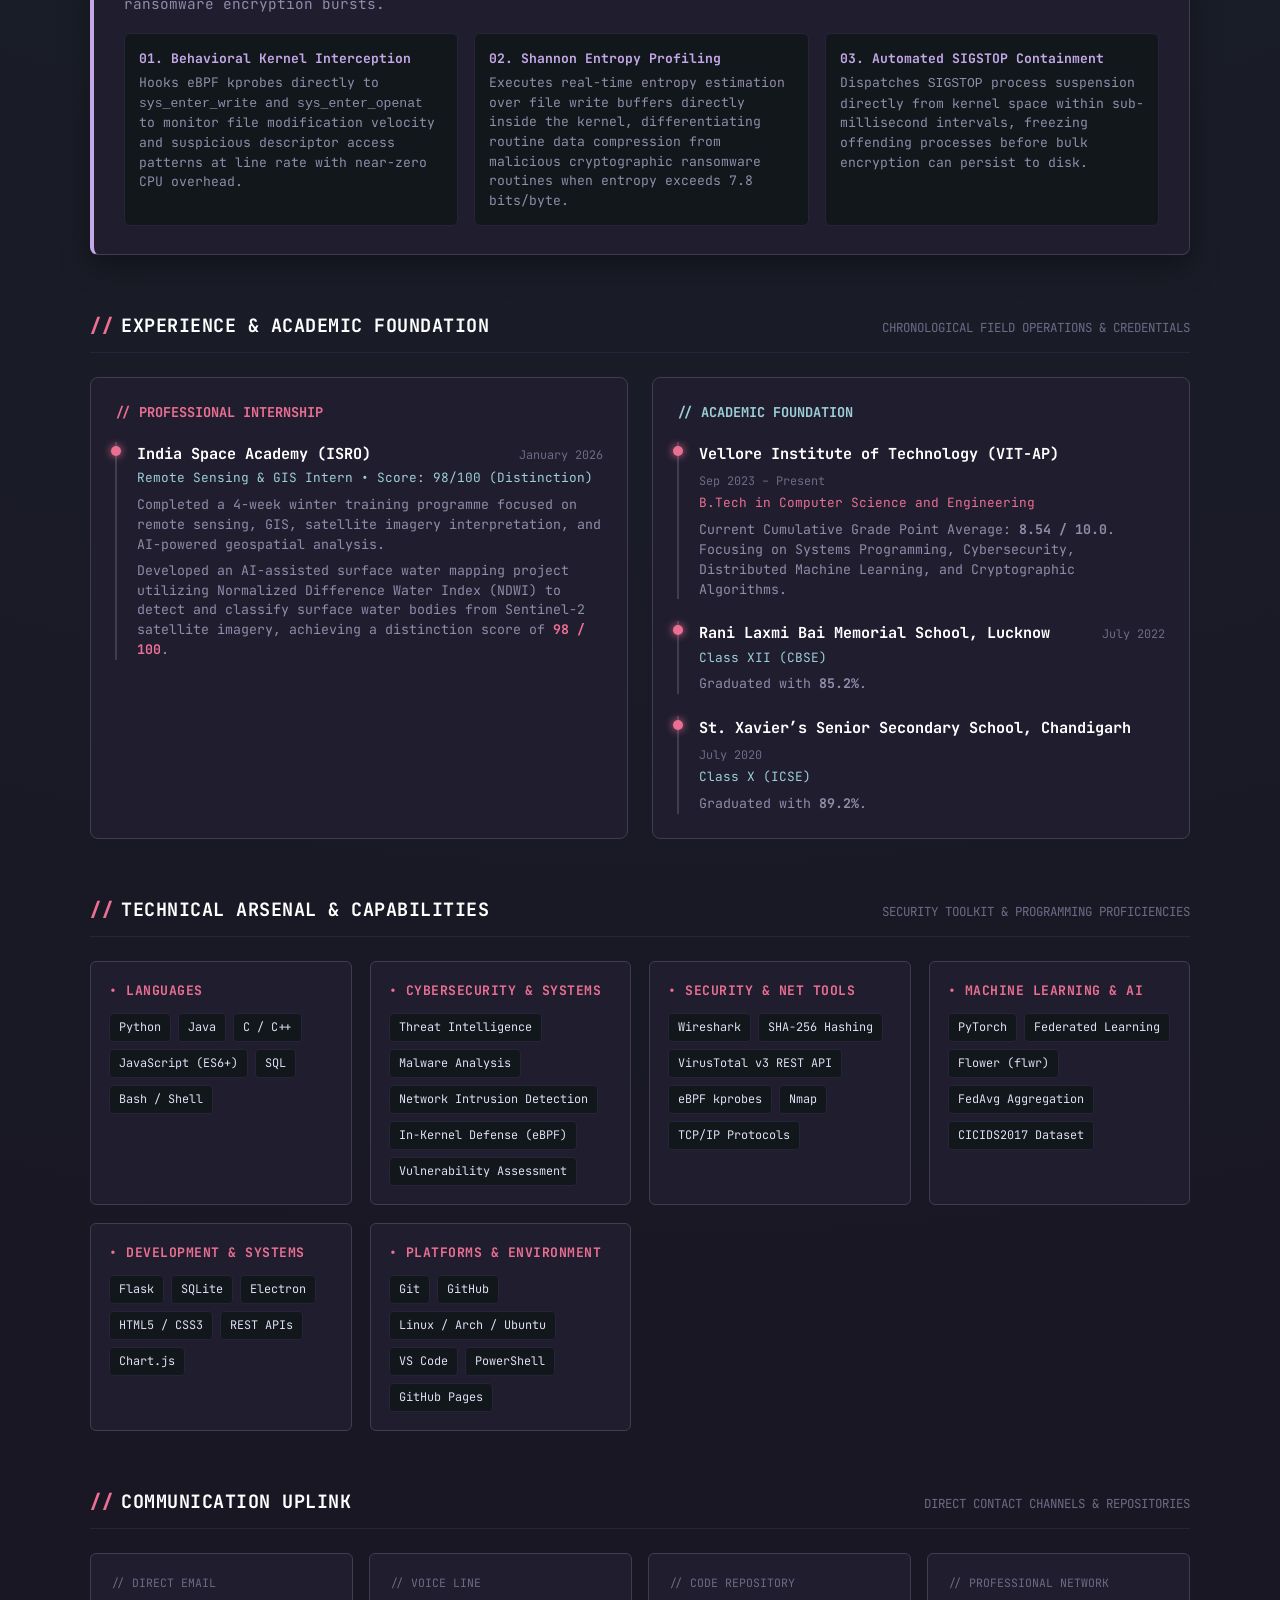
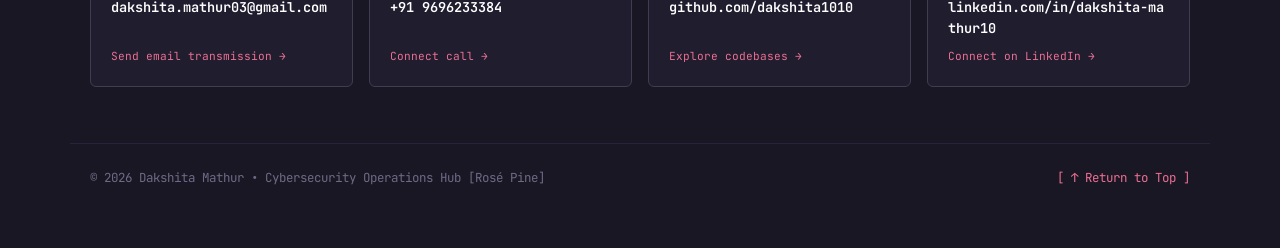
==== commit 55506f8c: "feat: Remove terminal section, keep clean visual Rosé Pine developer portfolio with smooth scrolling" ====
--- a/index.html
+++ b/index.html
@@ -14,7 +14,6 @@
 
   <!-- Stylesheets (Rosé Pine Design System) -->
   <link rel="stylesheet" href="css/cyber-theme.css" />
-  <link rel="stylesheet" href="css/terminal.css" />
   <link rel="stylesheet" href="css/components.css" />
   <link rel="stylesheet" href="css/portfolio.css" />
 </head>
@@ -28,14 +27,13 @@
   <nav class="port-navbar">
     <div class="port-nav-container">
       <div class="port-logo-group">
-        <a href="#terminal" class="port-brand-title">
+        <a href="#top" class="port-brand-title">
           <span>&lt;DAKSHITA MATHUR /&gt;</span>
           <span class="tag">SEC-OPS &#57509; main</span>
         </a>
       </div>
 
       <ul class="port-nav-links">
-        <li><a href="#terminal">[ &#62089; Terminal ]</a></li>
         <li><a href="#projects">[ &#9876; Projects ]</a></li>
         <li><a href="#research">[ &#128196; Research ]</a></li>
         <li><a href="#experience">[ &#128640; Experience ]</a></li>
@@ -57,7 +55,7 @@
   <main class="port-main">
 
     <!-- HERO HEADER: Developer Profile & Key Credentials -->
-    <header class="terminal-hero-header">
+    <header class="terminal-hero-header" id="top" style="scroll-margin-top: 100px;">
       <div class="hero-status-pill" style="margin-bottom:12px;">
         <span class="pulse-dot"></span>
         <span>STATUS: ACTIVE &bull; ASIT-2026 eBPF PAPER AUTHOR &bull; ISRO INTERN (98/100)</span>
@@ -87,197 +85,23 @@
           <strong>ASIT-2026 eBPF Author</strong>
         </div>
       </div>
+
+      <!-- Direct Quick Action CTAs -->
+      <div class="hero-cta-row" style="justify-content:center; display:flex; flex-wrap:wrap; gap:12px; margin-top:24px; margin-bottom:36px;">
+        <button class="cyber-btn trigger-resume-modal" style="font-size:0.84rem; padding:8px 18px;">
+          [ &#128196; Access CV Dossier ]
+        </button>
+        <a href="https://github.com/dakshita1010" target="_blank" rel="noopener noreferrer" class="cyber-btn cyber-btn-outline" style="font-size:0.84rem; padding:8px 18px;">
+          [ &#62171; GitHub Profile &rarr; ]
+        </a>
+        <a href="https://linkedin.com/in/dakshita-mathur10" target="_blank" rel="noopener noreferrer" class="cyber-btn cyber-btn-outline" style="font-size:0.84rem; padding:8px 18px;">
+          [ &#128279; LinkedIn &rarr; ]
+        </a>
+        <a href="#projects" class="cyber-btn cyber-btn-outline" style="font-size:0.84rem; padding:8px 18px;">
+          [ &darr; Explore Projects ]
+        </a>
+      </div>
     </header>
-
-    <!-- =========================================================================
-         SECTION: REAL TERMINAL WORKSTATION (ROSÉ PINE & NERD FONT PROMPT)
-         ========================================================================= -->
-    <section id="terminal" class="terminal-section-wrap" style="scroll-margin-top: 80px;">
-      <div class="terminal-workstation">
-        <!-- Window Topbar Header -->
-        <header class="term-topbar">
-          <!-- Left Window Dots (Rosé Pine Love, Gold, Foam) -->
-          <div class="window-dots-left">
-            <span class="dot red" title="Clear Screen"></span>
-            <span class="dot yellow" title="Minimize / Restore"></span>
-            <span class="dot green" title="Expand View"></span>
-          </div>
-
-          <!-- Centered Window Title with tmux / zsh session -->
-          <div class="term-title-center font-mono">
-            <span>dakshita@archbox ~ [tmux: sec-ops]</span>
-          </div>
-
-          <!-- Right Pastel Dots Cluster & Quick Nav -->
-          <div class="term-topbar-right">
-            <div class="pastel-dots-cluster">
-              <span class="pastel-dot d1" title="Rosé Love"></span>
-              <span class="pastel-dot d2" title="Rosé Rose"></span>
-              <span class="pastel-dot d3" title="Rosé Gold"></span>
-              <span class="pastel-dot d4" title="Rosé Foam"></span>
-              <span class="pastel-dot d5" title="Rosé Iris"></span>
-            </div>
-
-            <a href="#projects" class="cyber-btn" style="padding:4px 10px; font-size:0.72rem;">
-              [ &darr; Visual Projects ]
-            </a>
-
-            <button class="cyber-btn cyber-btn-outline trigger-resume-modal" style="padding:4px 8px; font-size:0.7rem;">
-              [ CV ]
-            </button>
-          </div>
-        </header>
-
-        <!-- Terminal Screen Buffer -->
-        <div class="term-screen" id="terminal-screen">
-          <!-- Startup Greeting Banner -->
-          <div class="term-intro-startup font-mono">
-            <div>Linux archbox 6.10.8-arch1-1 #1 SMP PREEMPT_DYNAMIC x86_64</div>
-            <div style="margin: 3px 0;">Welcome to Dakshita's interactive security workstation [Rosé Pine].</div>
-            <div>Type <span class="cmd-highlight">help</span> <span class="term-arrow">=&gt;</span> for available commands, or explore the directory below:</div>
-          </div>
-
-          <!-- Starship / Powerlevel10k Prompt Header -->
-          <div class="term-auth-prompt font-mono">
-            <span style="color:var(--rp-foam);">╭─ dakshita@archbox</span> <span style="color:var(--rp-gold);">~/projects/sec-ops</span> <span style="color:var(--rp-iris); font-size:0.75rem;">&#57509; main [&#10004;]</span>
-          </div>
-          <div class="term-executed-row font-mono">
-            <span style="color:var(--rp-love); font-weight:700;">╰─❯</span>
-            <span style="color:var(--rp-text); font-weight:600;">ls -la</span>
-          </div>
-
-          <!-- Real UNIX Directory Listing -->
-          <div class="term-output-card" style="margin: 6px 0 14px;">
-            <div style="font-size:0.8rem; line-height:1.7; color:var(--rp-subtle);">
-              <div><span style="color:var(--rp-muted);">drwxr-xr-x  dakshita users  4.0K</span>  <span class="dir-folder">&#128194; projects/</span></div>
-              <div><span style="color:var(--rp-muted);">drwxr-xr-x  dakshita users  4.0K</span>  <span class="dir-folder">&#128194; research/</span></div>
-              <div><span style="color:var(--rp-muted);">-rwxr-xr-x  dakshita users  8.2K</span>  <span class="dir-exec">&#128013; ThreatLens.py*</span>  <span style="color:var(--rp-muted);"># Flask &amp; VirusTotal threat intel</span></div>
-              <div><span style="color:var(--rp-muted);">-rwxr-xr-x  dakshita users  6.4K</span>  <span class="dir-exec">&#128293; federated_nids.py*</span>  <span style="color:var(--rp-muted);"># Flower + PyTorch NIDS (86% acc)</span></div>
-              <div><span style="color:var(--rp-muted);">-rwxr-xr-x  dakshita users 12.0K</span>  <span class="dir-exec">&#9876; asit2026_ebpf_defense.c*</span>  <span style="color:var(--rp-muted);"># In-kernel ransomware containment</span></div>
-              <div><span style="color:var(--rp-muted);">-rw-r--r--  dakshita users  2.4K</span>  <span class="dir-file">&#128196; isro_internship.log</span>  <span style="color:var(--rp-muted);"># Remote sensing evaluation (98/100)</span></div>
-              <div><span style="color:var(--rp-muted);">-rw-r--r--  dakshita users  1.4K</span>  <span class="dir-file">&#128196; academics.txt</span>  <span style="color:var(--rp-muted);"># VIT-AP CSE (CGPA: 8.54/10)</span></div>
-              <div><span style="color:var(--rp-muted);">-rw-r--r--  dakshita users  980B</span>  <span class="dir-file">&#128196; toolkit.json</span>  <span style="color:var(--rp-muted);"># Technical proficiencies</span></div>
-            </div>
-          </div>
-
-          <!-- Command Directory Table -->
-          <div class="term-output-card">
-            <table class="term-cmd-table font-mono">
-              <tr>
-                <td style="width:130px;"><span class="cmd-name" onclick="window.runTermCmd('help')">help</span> <span class="term-arrow">=&gt;</span></td>
-                <td class="cmd-desc">display command directory</td>
-              </tr>
-              <tr>
-                <td><span class="cmd-name" onclick="window.runTermCmd('clear')">clear</span> <span class="term-arrow">=&gt;</span></td>
-                <td class="cmd-desc">clear terminal screen buffer</td>
-              </tr>
-              <tr>
-                <td><span class="cmd-name" onclick="window.runTermCmd('about')">about</span> <span class="term-arrow">=&gt;</span></td>
-                <td class="cmd-desc">operator briefing (VIT-AP B.Tech CSE, 8.54 CGPA)</td>
-              </tr>
-              <tr>
-                <td><span class="cmd-name" onclick="window.runTermCmd('projects')">projects</span> <span class="term-arrow">=&gt;</span></td>
-                <td class="cmd-desc">inspect ThreatLens, Federated-NIDS, HoverNotes</td>
-              </tr>
-              <tr>
-                <td><span class="cmd-name" onclick="window.runTermCmd('research')">research</span> <span class="term-arrow">=&gt;</span></td>
-                <td class="cmd-desc">ASIT-2026 conference paper: eBPF in-kernel defense</td>
-              </tr>
-              <tr>
-                <td><span class="cmd-name" onclick="window.runTermCmd('skills')">skills</span> <span class="term-arrow">=&gt;</span></td>
-                <td class="cmd-desc">technical toolkit &amp; programming languages</td>
-              </tr>
-              <tr>
-                <td><span class="cmd-name" onclick="window.runTermCmd('experience')">experience</span> <span class="term-arrow">=&gt;</span></td>
-                <td class="cmd-desc">ISRO space academy mission log (Score: 98/100)</td>
-              </tr>
-              <tr>
-                <td><span class="cmd-name" onclick="window.runTermCmd('social')">social</span> <span class="term-arrow">=&gt;</span></td>
-                <td class="cmd-desc">communication uplink &amp; repository links</td>
-              </tr>
-              <tr>
-                <td><span class="cmd-name" onclick="window.runTermCmd('scan')">scan</span> <span class="term-arrow">=&gt;</span></td>
-                <td class="cmd-desc">run client-side SHA-256 hash &amp; threat analysis</td>
-              </tr>
-              <tr>
-                <td><span class="cmd-name" onclick="window.runTermCmd('gui')">gui</span> <span class="term-arrow">=&gt;</span></td>
-                <td class="cmd-desc">scroll down to visual projects &amp; cards dossier</td>
-              </tr>
-              <tr>
-                <td><span class="cmd-name" onclick="window.runTermCmd('tictactoe')">tictactoe</span> <span class="term-arrow">=&gt;</span></td>
-                <td class="cmd-desc">play interactive mini-game in terminal</td>
-              </tr>
-              <tr>
-                <td><span class="cmd-name" onclick="window.runTermCmd('cv')">cv</span> <span class="term-arrow">=&gt;</span></td>
-                <td class="cmd-desc">open printable resume dossier modal</td>
-              </tr>
-            </table>
-          </div>
-
-          <!-- Quick Clickable Command Pills -->
-          <div class="term-pills-row font-mono">
-            <span class="term-pill" data-cmd="help">[ help ]</span>
-            <span class="term-pill" data-cmd="about">[ about ]</span>
-            <span class="term-pill" data-cmd="projects">[ projects ]</span>
-            <span class="term-pill" data-cmd="research">[ research ]</span>
-            <span class="term-pill" data-cmd="skills">[ skills ]</span>
-            <span class="term-pill" data-cmd="experience">[ experience ]</span>
-            <span class="term-pill" data-cmd="social">[ social ]</span>
-            <span class="term-pill" data-cmd="scan">[ scan ]</span>
-            <span class="term-pill" data-cmd="gui">[ &darr; visual cards ]</span>
-            <span class="term-pill" data-cmd="tictactoe">[ tictactoe ]</span>
-            <span class="term-pill" data-cmd="cv">[ cv ]</span>
-            <span class="term-pill" data-cmd="clear">[ clear ]</span>
-          </div>
-
-          <!-- Live Command Output Flow -->
-          <div class="term-history-flow font-mono" id="terminal-log-flow"></div>
-        </div>
-
-        <!-- Terminal Input Row (Starship Prompt) -->
-        <div class="term-input-row font-mono">
-          <div class="term-input-auth-preview">
-            <span style="color:var(--rp-foam);">╭─ dakshita@archbox</span> <span style="color:var(--rp-gold);" id="term-path-preview">~/projects/sec-ops</span> <span style="color:var(--rp-iris); font-size:0.75rem;">&#57509; main</span>
-          </div>
-          <div class="term-input-line-inner">
-            <span style="color:var(--rp-love); font-weight:700;">╰─❯</span>
-            <input 
-              type="text" 
-              id="terminal-input" 
-              class="term-real-input" 
-              placeholder="type 'about', 'projects', 'gui', 'scan', 'ls'..." 
-              autocomplete="off" 
-              spellcheck="false" 
-              autofocus 
-            />
-            <span class="term-hint-badge font-mono">[Tab] autocomplete</span>
-          </div>
-        </div>
-
-        <!-- Terminal Bottom Status Bar -->
-        <footer class="term-footer-status font-mono">
-          <div class="term-footer-left">
-            <span>UTF-8</span>
-            <span>&bull;</span>
-            <span>uptime: <span style="color:var(--accent-red);" id="term-uptime">0s</span></span>
-            <span>&bull;</span>
-            <span>status: <span style="color:var(--accent-cyan);">active</span></span>
-          </div>
-          <div class="term-footer-right">
-            <a href="#projects" style="color:var(--accent-red); text-decoration:underline;">scroll to visual cards &darr;</a>
-            <span>&bull;</span>
-            <span>dakshita@archbox</span>
-          </div>
-        </footer>
-      </div>
-    </section>
-
-    <!-- Scroll Down Visual Divider -->
-    <div class="section-scroll-divider">
-      <a href="#projects" class="cyber-btn cyber-btn-outline">
-        &darr; Scroll Down for Complete Visual Project &amp; Research Dossier &darr;
-      </a>
-    </div>
 
     <!-- =========================================================================
          SECTION: CLASSIFIED OPERATIONS & PROJECTS
@@ -788,12 +612,11 @@
       <span>&copy; 2026 Dakshita Mathur &bull; Cybersecurity Operations Hub [Rosé Pine]</span>
     </div>
     <div>
-      <a href="#terminal">[ &#62089; Return to Top / Terminal Workstation ]</a>
+      <a href="#top">[ &#8593; Return to Top ]</a>
     </div>
   </footer>
 
   <!-- Scripts -->
-  <script src="js/terminal.js"></script>
   <script src="js/main.js"></script>
 </body>
 </html>
